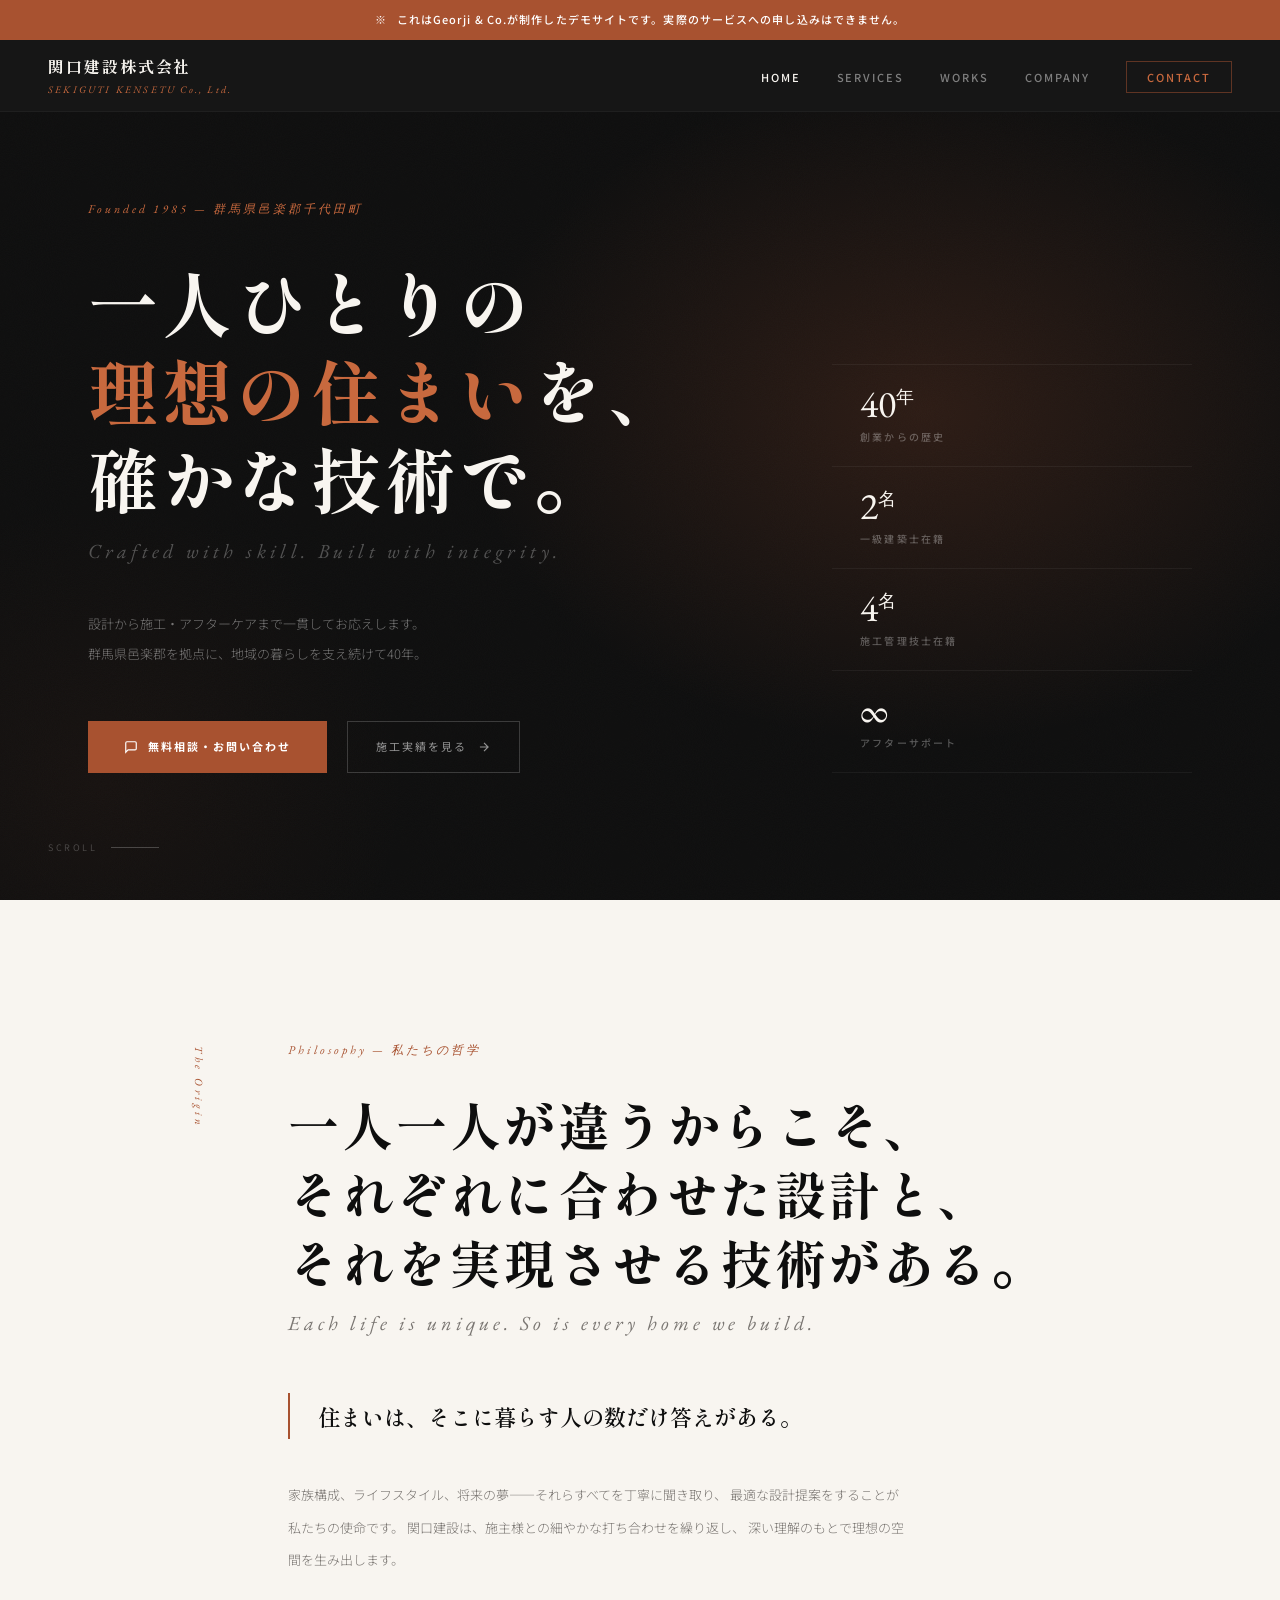
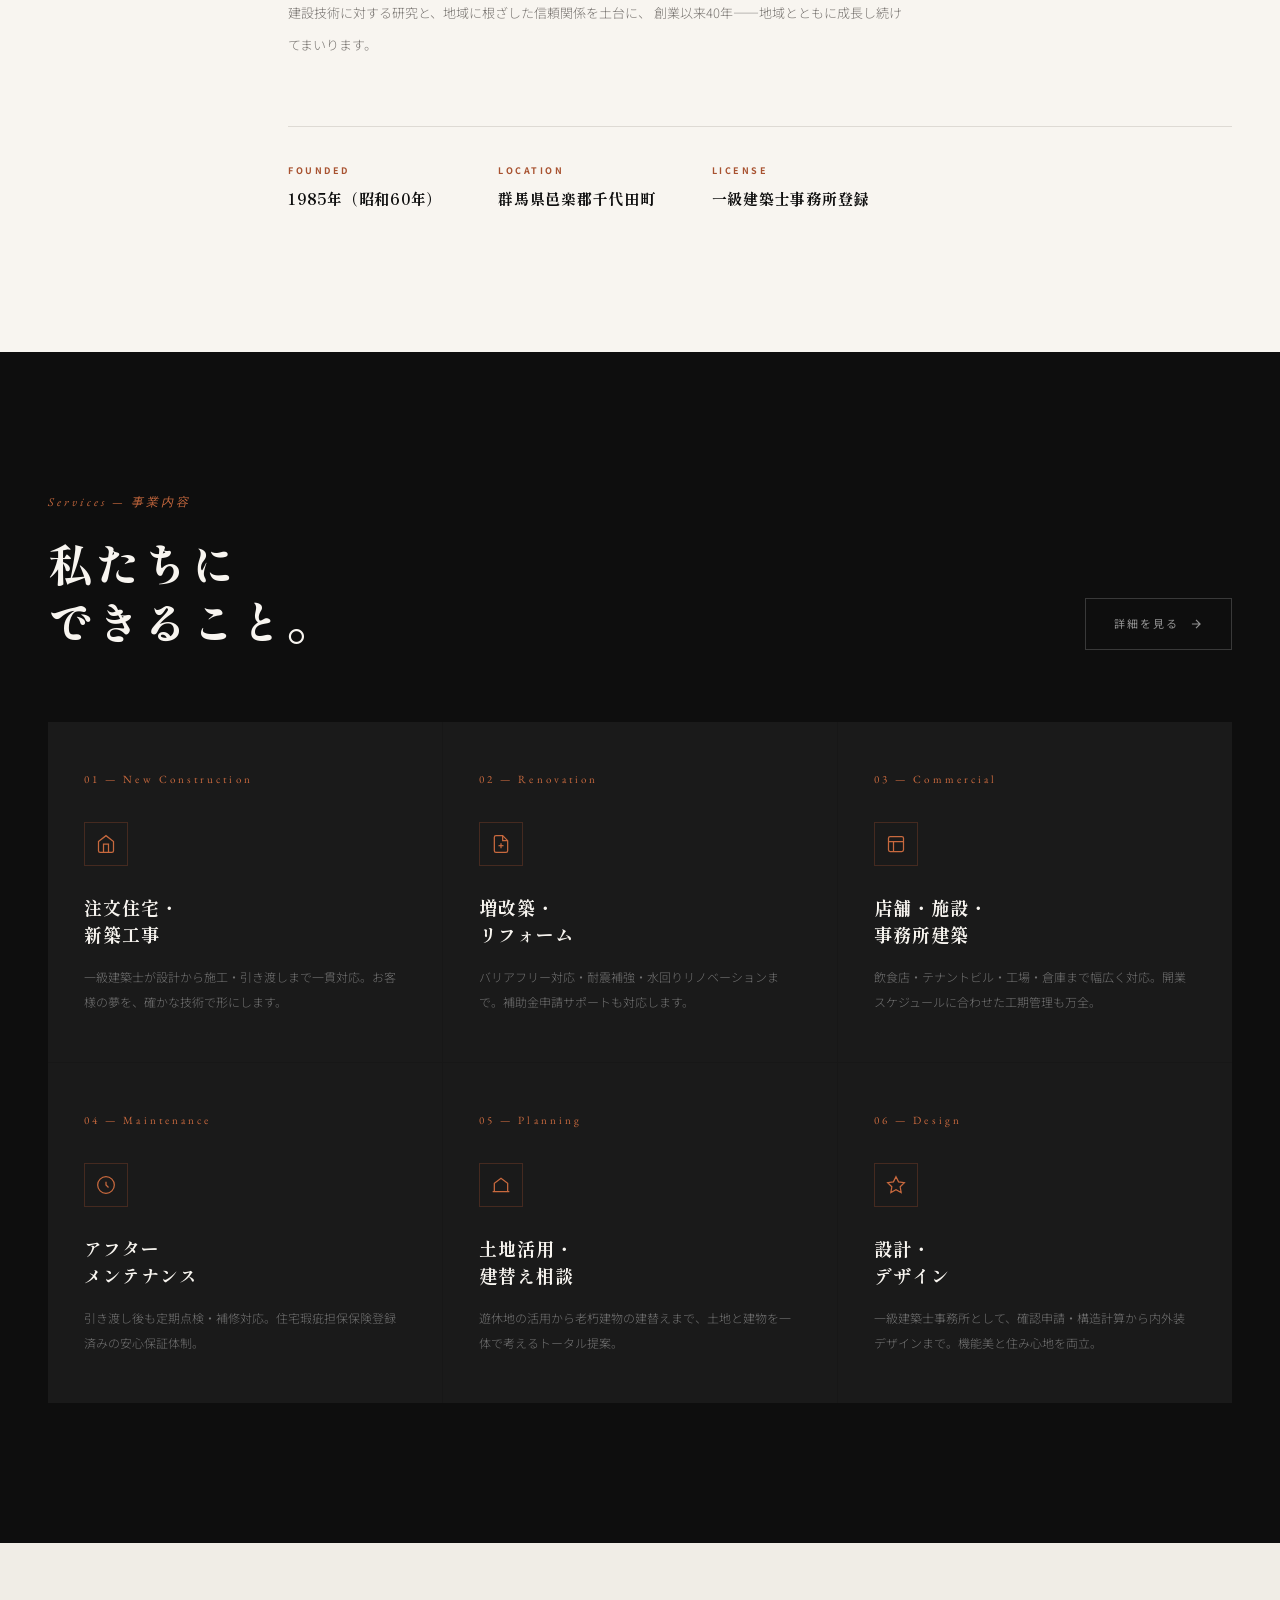
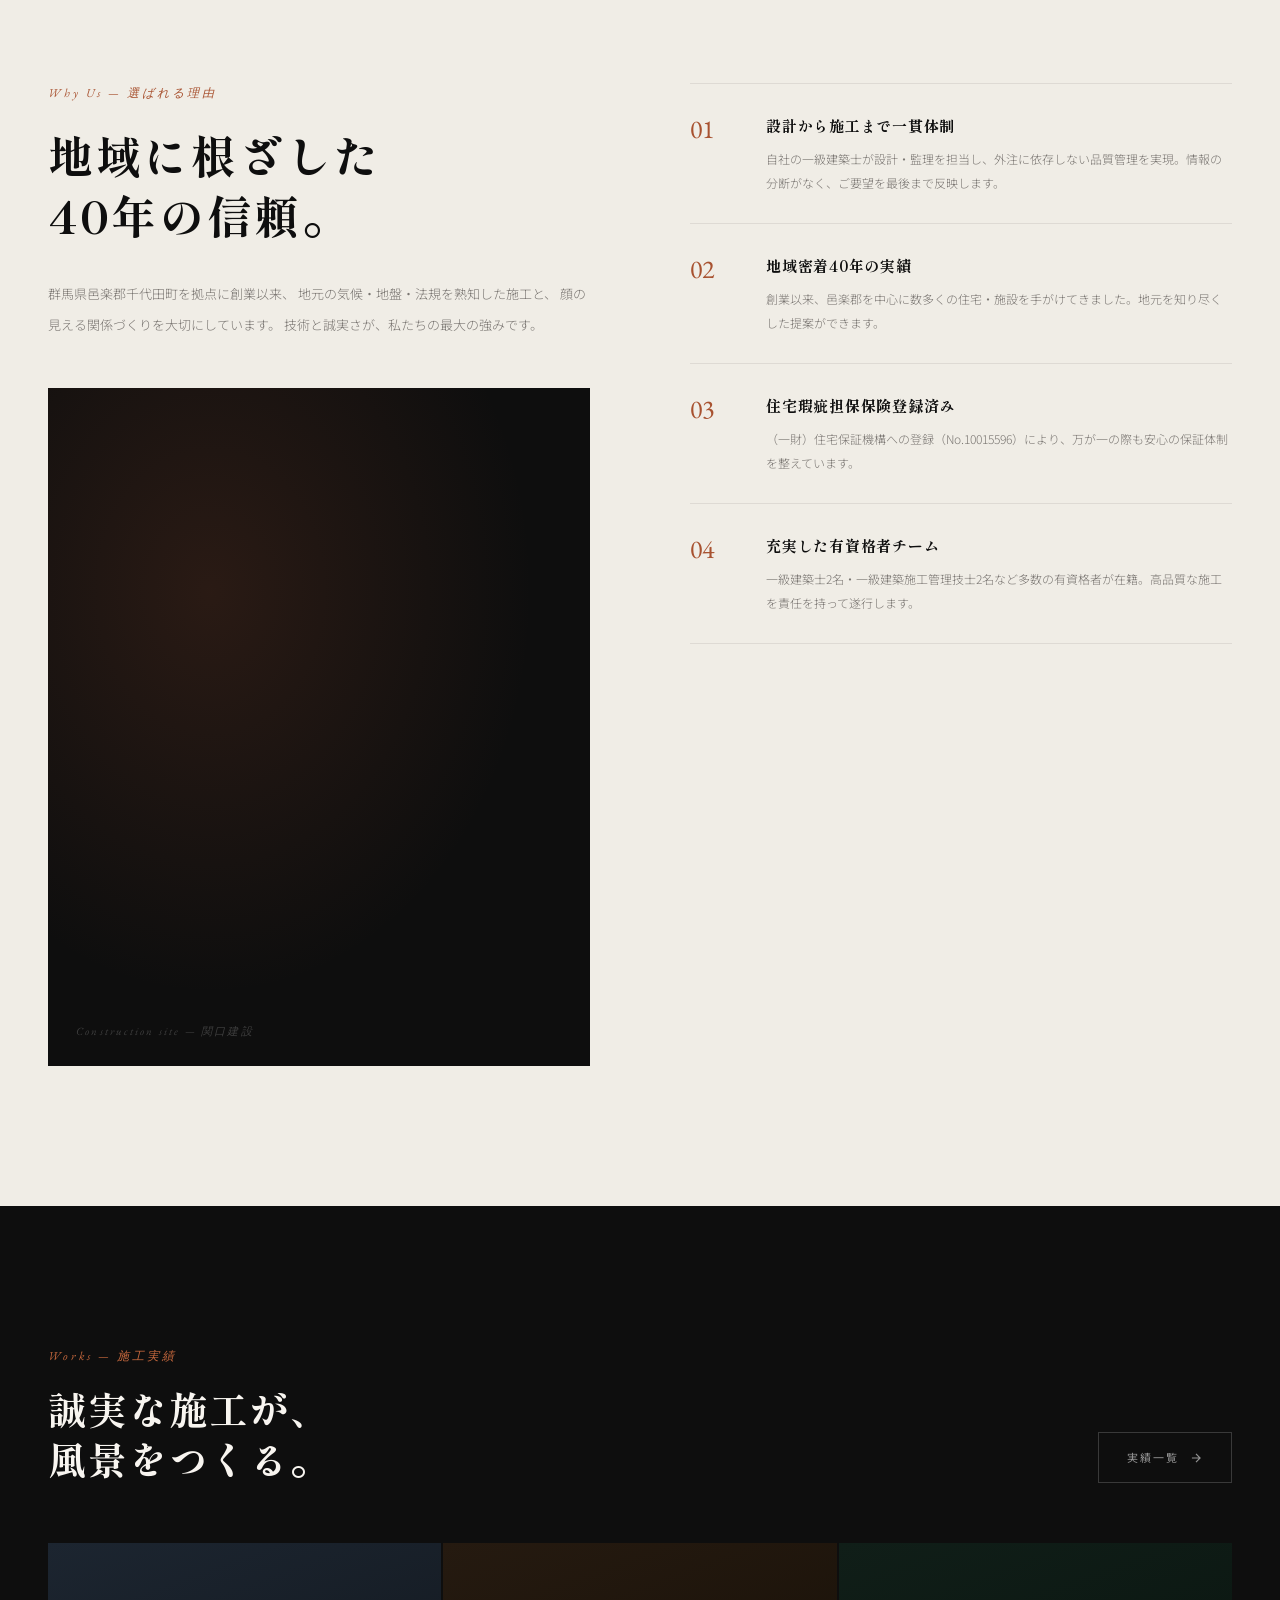
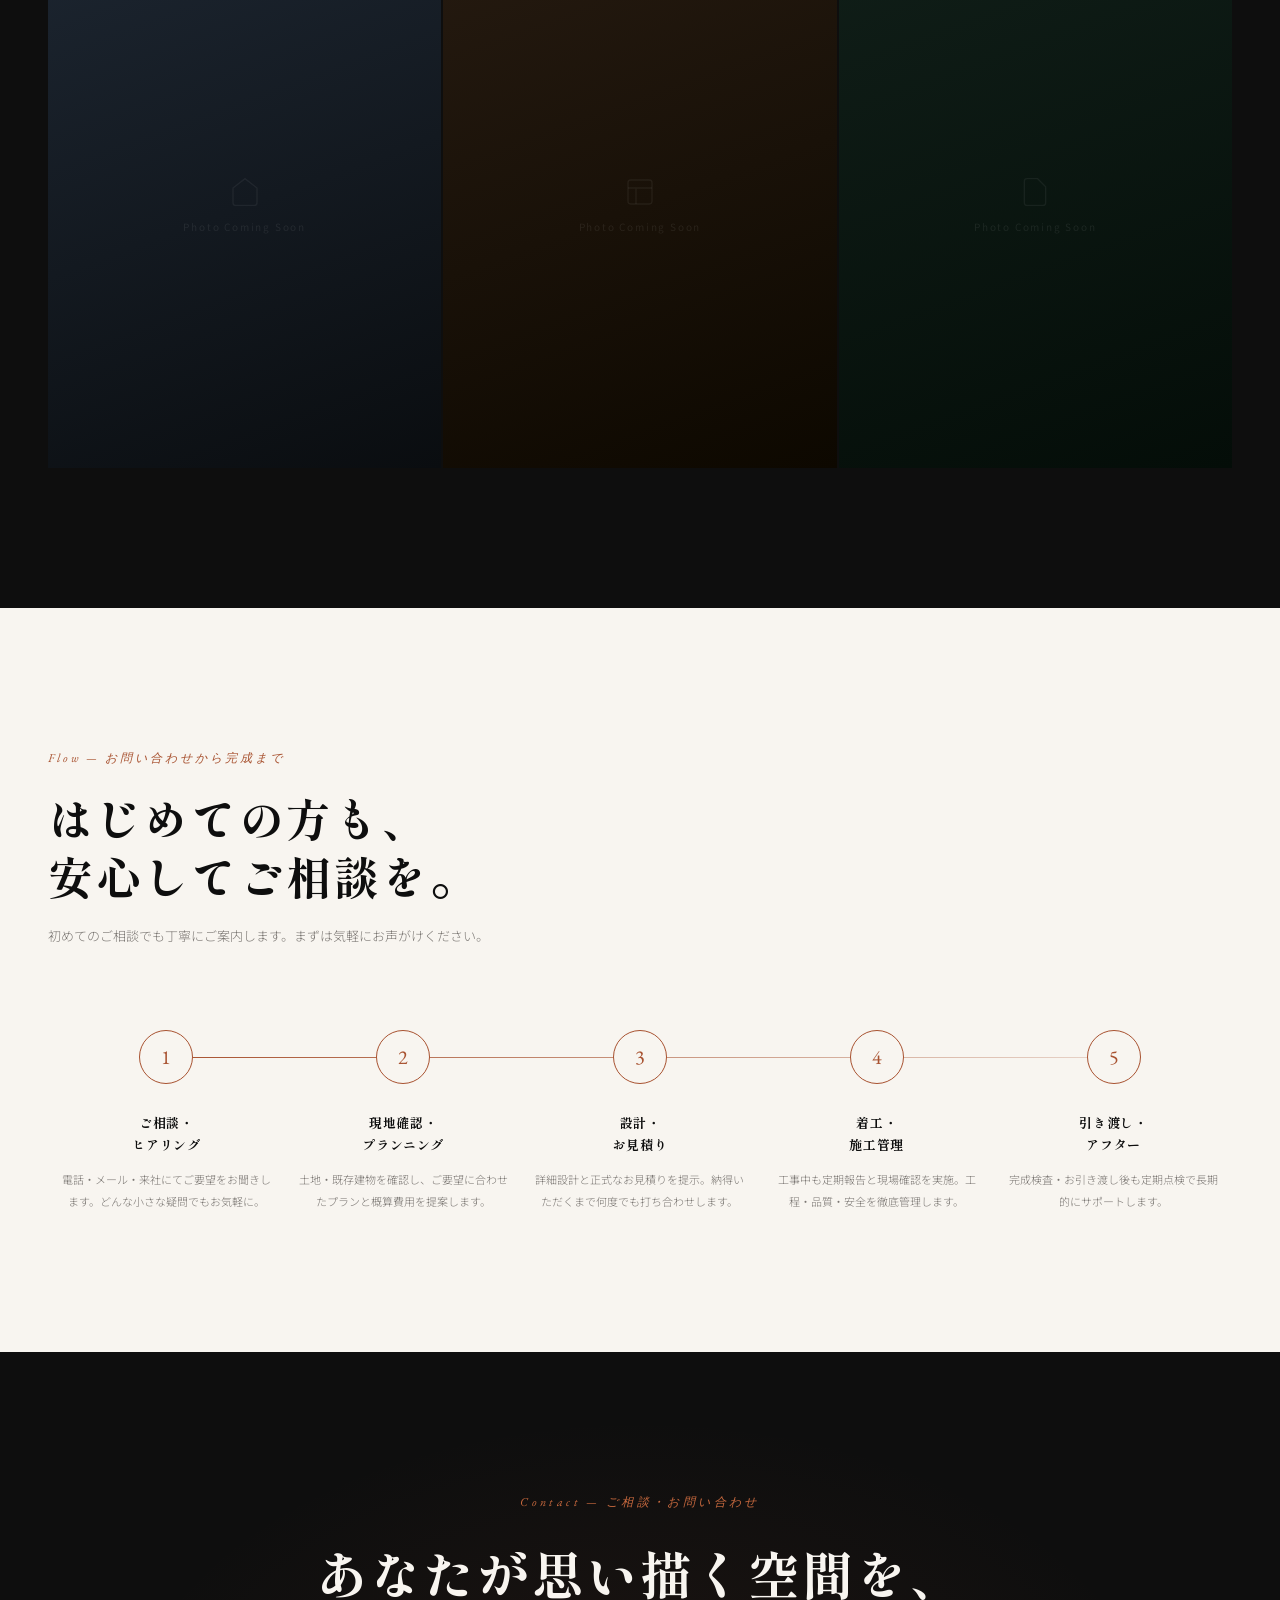
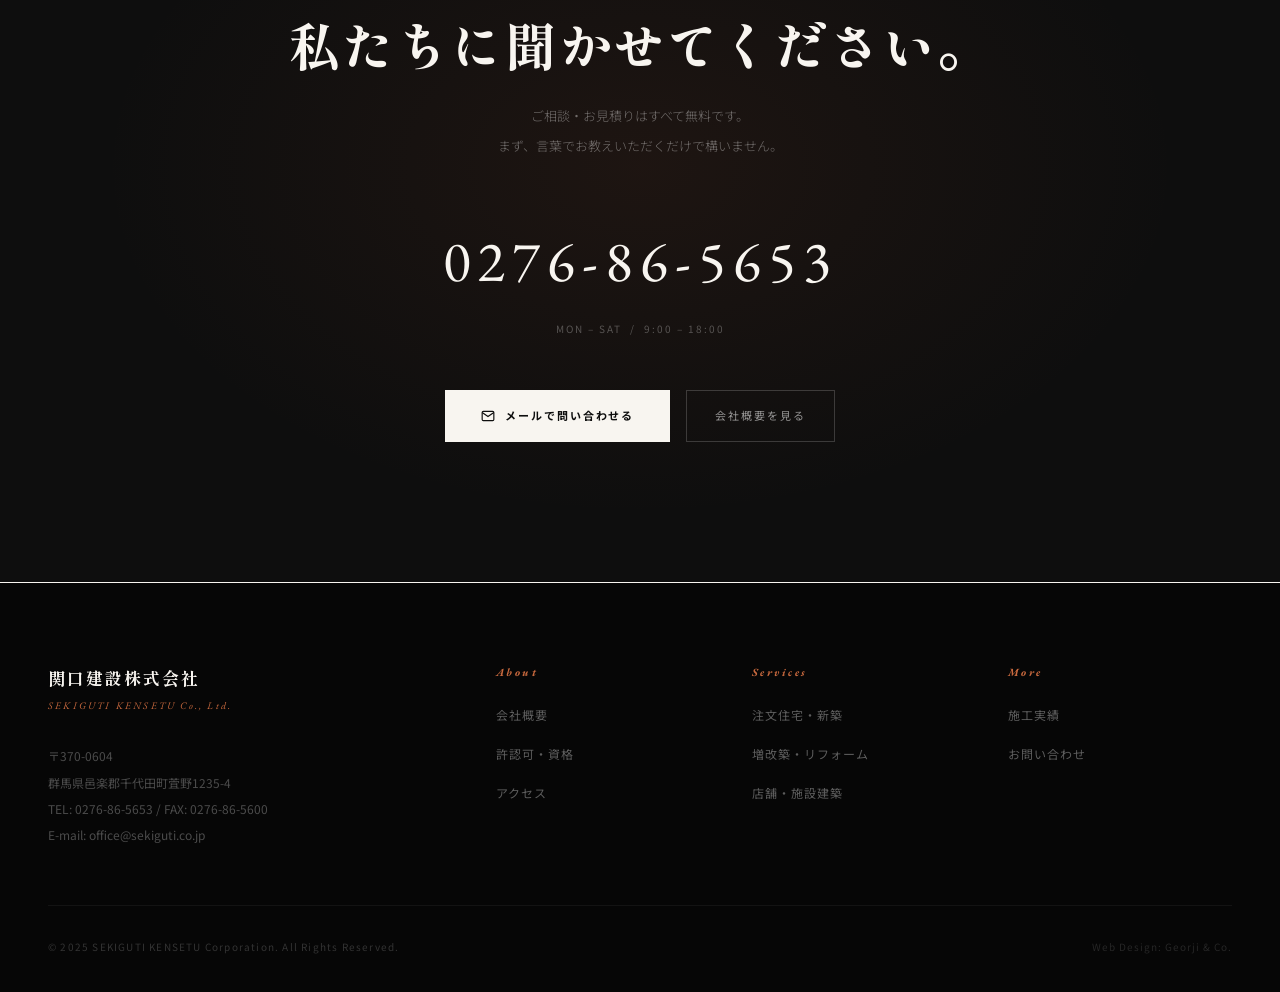
==== index.html @ 11acb96a "Add files via upload" ====
<!DOCTYPE html>
<html lang="ja">
<head>
<meta charset="UTF-8">
<meta name="viewport" content="width=device-width, initial-scale=1.0">
<meta name="description" content="関口建設株式会社は群馬県邑楽郡千代田町を拠点に、注文住宅・リフォーム・建築工事を手がける地域密着の建設会社です。1985年創業、一級建築士による設計から施工まで一貫対応。">
<meta property="og:title" content="関口建設株式会社 | 群馬県千代田町の建設会社">
<meta property="og:type" content="website">
<title>関口建設株式会社 | 群馬県千代田町の建設・注文住宅</title>
<link rel="canonical" href="https://sekiguti.co.jp/">
<link rel="stylesheet" href="style.css">
</head>
<body>

<!-- Demo Banner -->
<div class="demo-banner">
  <span>※</span> これはGeorji &amp; Co.が制作したデモサイトです。実際のサービスへの申し込みはできません。
</div>

<!-- Header -->
<header class="site-header">
  <a href="index.html" class="site-logo">
    <span class="logo-ja">関口建設株式会社</span>
    <span class="logo-en">SEKIGUTI KENSETU Co., Ltd.</span>
  </a>
  <nav aria-label="メインナビゲーション">
    <ul class="site-nav">
      <li><a href="index.html">Home</a></li>
      <li><a href="service.html">Services</a></li>
      <li><a href="works.html">Works</a></li>
      <li><a href="company.html">Company</a></li>
      <li><a href="contact.html" class="header-cta">Contact</a></li>
    </ul>
  </nav>
  <button class="hamburger" aria-label="メニューを開く" aria-expanded="false">
    <span></span><span></span><span></span>
  </button>
</header>

<!-- SP Nav -->
<nav class="sp-nav" aria-label="スマートフォンナビゲーション">
  <ul>
    <li><a href="index.html">ホーム</a></li>
    <li><a href="service.html">事業内容</a></li>
    <li><a href="works.html">施工実績</a></li>
    <li><a href="company.html">会社概要</a></li>
    <li><a href="contact.html">お問い合わせ</a></li>
  </ul>
</nav>

<main class="page-body">

  <!-- ═══ HERO ═══ -->
  <section class="hero">
    <div class="hero-bg"></div>
    <div class="hero-inner">
      <div class="hero-left">
        <span class="hero-year">Founded 1985 — 群馬県邑楽郡千代田町</span>
        <h1 class="hero-catch">
          一人ひとりの<br>
          <em>理想の住まい</em>を、<br>
          確かな技術で。
        </h1>
        <span class="hero-catch-sub">Crafted with skill. Built with integrity.</span>
        <p class="hero-desc">
          設計から施工・アフターケアまで一貫してお応えします。<br>
          群馬県邑楽郡を拠点に、地域の暮らしを支え続けて40年。
        </p>
        <div class="hero-actions">
          <a href="contact.html" class="btn-primary">
            <svg width="14" height="14" viewBox="0 0 24 24" stroke="currentColor" fill="none" stroke-width="2"><path d="M21 15a2 2 0 01-2 2H7l-4 4V5a2 2 0 012-2h14a2 2 0 012 2z"/></svg>
            無料相談・お問い合わせ
          </a>
          <a href="works.html" class="btn-ghost">
            施工実績を見る
            <svg width="14" height="14" viewBox="0 0 24 24" stroke="currentColor" fill="none" stroke-width="2"><path d="M5 12h14M12 5l7 7-7 7"/></svg>
          </a>
        </div>
      </div>
      <div class="hero-aside">
        <div class="hero-stat">
          <div class="hero-stat-num">40<sup>年</sup></div>
          <div class="hero-stat-label">創業からの歴史</div>
        </div>
        <div class="hero-stat">
          <div class="hero-stat-num">2<sup>名</sup></div>
          <div class="hero-stat-label">一級建築士在籍</div>
        </div>
        <div class="hero-stat">
          <div class="hero-stat-num">4<sup>名</sup></div>
          <div class="hero-stat-label">施工管理技士在籍</div>
        </div>
        <div class="hero-stat">
          <div class="hero-stat-num">∞</div>
          <div class="hero-stat-label">アフターサポート</div>
        </div>
      </div>
    </div>
    <div class="hero-scroll">Scroll</div>
  </section>

  <!-- ═══ ORIGIN / PHILOSOPHY ═══ -->
  <section class="origin">
    <div class="origin-inner">
      <div class="origin-label">The Origin</div>
      <div class="origin-body">
        <span class="origin-eyebrow">Philosophy — 私たちの哲学</span>
        <h2 class="origin-title">
          一人一人が違うからこそ、<br>
          それぞれに合わせた設計と、<br>
          それを実現させる技術がある。
        </h2>
        <span class="origin-title-en">Each life is unique. So is every home we build.</span>
        <blockquote class="origin-quote fade-in">
          住まいは、そこに暮らす人の数だけ答えがある。
        </blockquote>
        <div class="origin-text fade-in">
          <p>
            家族構成、ライフスタイル、将来の夢——それらすべてを丁寧に聞き取り、
            最適な設計提案をすることが私たちの使命です。
            関口建設は、施主様との細やかな打ち合わせを繰り返し、
            深い理解のもとで理想の空間を生み出します。
          </p>
          <p>
            建設技術に対する研究と、地域に根ざした信頼関係を土台に、
            創業以来40年——地域とともに成長し続けてまいります。
          </p>
        </div>
        <div class="origin-footer fade-in">
          <div class="origin-pill">
            <div class="origin-pill-label">Founded</div>
            <div class="origin-pill-val">1985年（昭和60年）</div>
          </div>
          <div class="origin-pill">
            <div class="origin-pill-label">Location</div>
            <div class="origin-pill-val">群馬県邑楽郡千代田町</div>
          </div>
          <div class="origin-pill">
            <div class="origin-pill-label">License</div>
            <div class="origin-pill-val">一級建築士事務所登録</div>
          </div>
        </div>
      </div>
    </div>
  </section>

  <!-- ═══ SERVICES ═══ -->
  <section class="services" id="services">
    <div class="services-inner">
      <div class="services-header">
        <div>
          <span class="services-eyebrow">Services — 事業内容</span>
          <h2 class="services-title">
            私たちに<br>できること。
          </h2>
        </div>
        <a href="service.html" class="btn-ghost" style="white-space:nowrap; align-self:flex-end;">
          詳細を見る
          <svg width="14" height="14" viewBox="0 0 24 24" stroke="currentColor" fill="none" stroke-width="2"><path d="M5 12h14M12 5l7 7-7 7"/></svg>
        </a>
      </div>
      <div class="services-grid">
        <div class="service-card fade-in">
          <span class="service-index">01 — New Construction</span>
          <div class="service-icon-wrap">
            <svg viewBox="0 0 24 24"><path d="M3 9l9-7 9 7v11a2 2 0 01-2 2H5a2 2 0 01-2-2z"/><polyline points="9 22 9 12 15 12 15 22"/></svg>
          </div>
          <h3 class="service-name">注文住宅・<br>新築工事</h3>
          <p class="service-desc">一級建築士が設計から施工・引き渡しまで一貫対応。お客様の夢を、確かな技術で形にします。</p>
        </div>
        <div class="service-card fade-in">
          <span class="service-index">02 — Renovation</span>
          <div class="service-icon-wrap">
            <svg viewBox="0 0 24 24"><path d="M14 2H6a2 2 0 00-2 2v16a2 2 0 002 2h12a2 2 0 002-2V8z"/><polyline points="14 2 14 8 20 8"/><line x1="12" y1="11" x2="12" y2="17"/><line x1="9" y1="14" x2="15" y2="14"/></svg>
          </div>
          <h3 class="service-name">増改築・<br>リフォーム</h3>
          <p class="service-desc">バリアフリー対応・耐震補強・水回りリノベーションまで。補助金申請サポートも対応します。</p>
        </div>
        <div class="service-card fade-in">
          <span class="service-index">03 — Commercial</span>
          <div class="service-icon-wrap">
            <svg viewBox="0 0 24 24"><rect x="3" y="3" width="18" height="18" rx="2"/><path d="M3 9h18M9 21V9"/></svg>
          </div>
          <h3 class="service-name">店舗・施設・<br>事務所建築</h3>
          <p class="service-desc">飲食店・テナントビル・工場・倉庫まで幅広く対応。開業スケジュールに合わせた工期管理も万全。</p>
        </div>
        <div class="service-card fade-in">
          <span class="service-index">04 — Maintenance</span>
          <div class="service-icon-wrap">
            <svg viewBox="0 0 24 24"><circle cx="12" cy="12" r="10"/><path d="M12 8v4l3 3"/></svg>
          </div>
          <h3 class="service-name">アフター<br>メンテナンス</h3>
          <p class="service-desc">引き渡し後も定期点検・補修対応。住宅瑕疵担保保険登録済みの安心保証体制。</p>
        </div>
        <div class="service-card fade-in">
          <span class="service-index">05 — Planning</span>
          <div class="service-icon-wrap">
            <svg viewBox="0 0 24 24"><path d="M2 20h20M4 20V10l8-6 8 6v10"/></svg>
          </div>
          <h3 class="service-name">土地活用・<br>建替え相談</h3>
          <p class="service-desc">遊休地の活用から老朽建物の建替えまで、土地と建物を一体で考えるトータル提案。</p>
        </div>
        <div class="service-card fade-in">
          <span class="service-index">06 — Design</span>
          <div class="service-icon-wrap">
            <svg viewBox="0 0 24 24"><polygon points="12 2 15.09 8.26 22 9.27 17 14.14 18.18 21.02 12 17.77 5.82 21.02 7 14.14 2 9.27 8.91 8.26 12 2"/></svg>
          </div>
          <h3 class="service-name">設計・<br>デザイン</h3>
          <p class="service-desc">一級建築士事務所として、確認申請・構造計算から内外装デザインまで。機能美と住み心地を両立。</p>
        </div>
      </div>
    </div>
  </section>

  <!-- ═══ WHY ═══ -->
  <section class="why">
    <div class="why-inner">
      <div class="why-left">
        <span class="why-eyebrow">Why Us — 選ばれる理由</span>
        <h2 class="why-title">
          地域に根ざした<br>
          40年の信頼。
        </h2>
        <p class="why-lead">
          群馬県邑楽郡千代田町を拠点に創業以来、
          地元の気候・地盤・法規を熟知した施工と、
          顔の見える関係づくりを大切にしています。
          技術と誠実さが、私たちの最大の強みです。
        </p>
        <div class="why-visual fade-in">
          <div class="why-visual-label">Construction site — 関口建設</div>
        </div>
      </div>
      <div class="why-right">
        <div class="why-points">
          <div class="why-point fade-in">
            <div class="why-point-num">01</div>
            <div class="why-point-body">
              <h3>設計から施工まで一貫体制</h3>
              <p>自社の一級建築士が設計・監理を担当し、外注に依存しない品質管理を実現。情報の分断がなく、ご要望を最後まで反映します。</p>
            </div>
          </div>
          <div class="why-point fade-in">
            <div class="why-point-num">02</div>
            <div class="why-point-body">
              <h3>地域密着40年の実績</h3>
              <p>創業以来、邑楽郡を中心に数多くの住宅・施設を手がけてきました。地元を知り尽くした提案ができます。</p>
            </div>
          </div>
          <div class="why-point fade-in">
            <div class="why-point-num">03</div>
            <div class="why-point-body">
              <h3>住宅瑕疵担保保険登録済み</h3>
              <p>（一財）住宅保証機構への登録（No.10015596）により、万が一の際も安心の保証体制を整えています。</p>
            </div>
          </div>
          <div class="why-point fade-in">
            <div class="why-point-num">04</div>
            <div class="why-point-body">
              <h3>充実した有資格者チーム</h3>
              <p>一級建築士2名・一級建築施工管理技士2名など多数の有資格者が在籍。高品質な施工を責任を持って遂行します。</p>
            </div>
          </div>
        </div>
      </div>
    </div>
  </section>

  <!-- ═══ WORKS ═══ -->
  <section class="works" id="works">
    <div class="works-inner">
      <div class="works-header">
        <div>
          <span class="works-eyebrow">Works — 施工実績</span>
          <h2 class="works-title">
            誠実な施工が、<br>
            風景をつくる。
          </h2>
        </div>
        <a href="works.html" class="btn-ghost" style="white-space:nowrap; align-self:flex-end;">
          実績一覧
          <svg width="14" height="14" viewBox="0 0 24 24" stroke="currentColor" fill="none" stroke-width="2"><path d="M5 12h14M12 5l7 7-7 7"/></svg>
        </a>
      </div>
      <div class="works-grid">
        <div class="work-card fade-in">
          <div class="work-thumb" style="background:linear-gradient(160deg,#1c2530 0%,#0a0d10 100%)">
            <div class="work-thumb-ph">
              <svg viewBox="0 0 24 24"><path d="M3 9l9-7 9 7v11a2 2 0 01-2 2H5a2 2 0 01-2-2z"/></svg>
              Photo Coming Soon
            </div>
          </div>
          <div class="work-info">
            <div class="work-cat">注文住宅</div>
            <div class="work-title-text">二世帯住宅 新築工事</div>
            <div class="work-place">群馬県邑楽郡千代田町</div>
          </div>
        </div>
        <div class="work-card fade-in">
          <div class="work-thumb" style="background:linear-gradient(160deg,#251a10 0%,#0d0800 100%)">
            <div class="work-thumb-ph">
              <svg viewBox="0 0 24 24"><rect x="3" y="3" width="18" height="18" rx="2"/><path d="M3 9h18M9 21V9"/></svg>
              Photo Coming Soon
            </div>
          </div>
          <div class="work-info">
            <div class="work-cat">店舗建築</div>
            <div class="work-title-text">飲食店舗 新築工事</div>
            <div class="work-place">群馬県館林市</div>
          </div>
        </div>
        <div class="work-card fade-in">
          <div class="work-thumb" style="background:linear-gradient(160deg,#101e18 0%,#040d08 100%)">
            <div class="work-thumb-ph">
              <svg viewBox="0 0 24 24"><path d="M14 2H6a2 2 0 00-2 2v16a2 2 0 002 2h12a2 2 0 002-2V8z"/></svg>
              Photo Coming Soon
            </div>
          </div>
          <div class="work-info">
            <div class="work-cat">リフォーム</div>
            <div class="work-title-text">水回り全面リノベーション</div>
            <div class="work-place">群馬県邑楽郡大泉町</div>
          </div>
        </div>
      </div>
    </div>
  </section>

  <!-- ═══ PROCESS ═══ -->
  <section class="process">
    <div class="process-inner">
      <div class="process-header">
        <span class="process-eyebrow">Flow — お問い合わせから完成まで</span>
        <h2 class="process-title">
          はじめての方も、<br>安心してご相談を。
        </h2>
        <p class="process-lead">初めてのご相談でも丁寧にご案内します。まずは気軽にお声がけください。</p>
      </div>
      <div class="process-steps">
        <div class="step-item fade-in">
          <div class="step-badge"><span>1</span></div>
          <div class="step-content">
            <div class="step-name">ご相談・<br>ヒアリング</div>
            <p class="step-desc">電話・メール・来社にてご要望をお聞きします。どんな小さな疑問でもお気軽に。</p>
          </div>
        </div>
        <div class="step-item fade-in">
          <div class="step-badge"><span>2</span></div>
          <div class="step-content">
            <div class="step-name">現地確認・<br>プランニング</div>
            <p class="step-desc">土地・既存建物を確認し、ご要望に合わせたプランと概算費用を提案します。</p>
          </div>
        </div>
        <div class="step-item fade-in">
          <div class="step-badge"><span>3</span></div>
          <div class="step-content">
            <div class="step-name">設計・<br>お見積り</div>
            <p class="step-desc">詳細設計と正式なお見積りを提示。納得いただくまで何度でも打ち合わせします。</p>
          </div>
        </div>
        <div class="step-item fade-in">
          <div class="step-badge"><span>4</span></div>
          <div class="step-content">
            <div class="step-name">着工・<br>施工管理</div>
            <p class="step-desc">工事中も定期報告と現場確認を実施。工程・品質・安全を徹底管理します。</p>
          </div>
        </div>
        <div class="step-item fade-in">
          <div class="step-badge"><span>5</span></div>
          <div class="step-content">
            <div class="step-name">引き渡し・<br>アフター</div>
            <p class="step-desc">完成検査・お引き渡し後も定期点検で長期的にサポートします。</p>
          </div>
        </div>
      </div>
    </div>
  </section>

  <!-- ═══ CTA ═══ -->
  <section class="cta-section">
    <span class="cta-eyebrow">Contact — ご相談・お問い合わせ</span>
    <h2 class="cta-title">
      あなたが思い描く空間を、<br>
      私たちに聞かせてください。
    </h2>
    <p class="cta-lead">
      ご相談・お見積りはすべて無料です。<br>
      まず、言葉でお教えいただくだけで構いません。
    </p>
    <p class="cta-tel"><a href="tel:0276865653">0276-86-5653</a></p>
    <p class="cta-hours">Mon – Sat &nbsp;/&nbsp; 9:00 – 18:00</p>
    <div class="cta-buttons">
      <a href="contact.html" class="btn-white">
        <svg width="14" height="14" viewBox="0 0 24 24" stroke="currentColor" fill="none" stroke-width="2"><path d="M4 4h16c1.1 0 2 .9 2 2v12c0 1.1-.9 2-2 2H4c-1.1 0-2-.9-2-2V6c0-1.1.9-2 2-2z"/><polyline points="22,6 12,13 2,6"/></svg>
        メールで問い合わせる
      </a>
      <a href="company.html" class="btn-ghost">会社概要を見る</a>
    </div>
  </section>

</main>

<!-- Footer -->
<footer class="site-footer">
  <div class="footer-inner">
    <div class="footer-top">
      <div class="footer-brand">
        <div class="logo-ja">関口建設株式会社</div>
        <div class="logo-en">SEKIGUTI KENSETU Co., Ltd.</div>
        <address class="footer-address">
          〒370-0604<br>
          群馬県邑楽郡千代田町萓野1235-4<br>
          TEL: 0276-86-5653 / FAX: 0276-86-5600<br>
          E-mail: office@sekiguti.co.jp
        </address>
      </div>
      <div class="footer-nav-grid">
        <div class="footer-nav-col">
          <h4>About</h4>
          <ul>
            <li><a href="company.html">会社概要</a></li>
            <li><a href="company.html#license">許認可・資格</a></li>
            <li><a href="company.html#access">アクセス</a></li>
          </ul>
        </div>
        <div class="footer-nav-col">
          <h4>Services</h4>
          <ul>
            <li><a href="service.html">注文住宅・新築</a></li>
            <li><a href="service.html">増改築・リフォーム</a></li>
            <li><a href="service.html">店舗・施設建築</a></li>
          </ul>
        </div>
        <div class="footer-nav-col">
          <h4>More</h4>
          <ul>
            <li><a href="works.html">施工実績</a></li>
            <li><a href="contact.html">お問い合わせ</a></li>
          </ul>
        </div>
      </div>
    </div>
    <div class="footer-bottom">
      <p class="footer-copy">© 2025 SEKIGUTI KENSETU Corporation. All Rights Reserved.</p>
      <p class="footer-poweredby">Web Design: Georji &amp; Co.</p>
    </div>
  </div>
</footer>

<!-- Sticky CTA (SP) -->
<div class="sticky-cta">
  <div class="sticky-cta-inner">
    <a href="tel:0276865653" class="sticky-tel">
      <svg viewBox="0 0 24 24" stroke-width="2"><path d="M22 16.92v3a2 2 0 01-2.18 2 19.79 19.79 0 01-8.63-3.07A19.5 19.5 0 013.8 9.09 19.79 19.79 0 01.72.45 2 2 0 012.7 0h3a2 2 0 012 1.72c.127.96.361 1.903.7 2.81a2 2 0 01-.45 2.11L6.91 7.91a16 16 0 006.29 6.29l1.3-1.3a2 2 0 012.11-.45c.907.339 1.85.573 2.81.7A2 2 0 0122 16.92z"/></svg>
      電話する
    </a>
    <a href="contact.html" class="sticky-mail">
      <svg viewBox="0 0 24 24" stroke-width="2"><path d="M4 4h16c1.1 0 2 .9 2 2v12c0 1.1-.9 2-2 2H4c-1.1 0-2-.9-2-2V6c0-1.1.9-2 2-2z"/><polyline points="22,6 12,13 2,6"/></svg>
      メール相談
    </a>
  </div>
</div>

<script src="common.js"></script>
</body>
</html>
---- style.css ----
/* ============================================
   関口建設 株式会社 — style.css
   Design concept: "職人の静寂"
   Editorial × Luxury Construction
   Color: 墨(#0e0e0e) × 白練(#f5f2ec) × 鉄錆(#a85230)
   Font: Shippori Mincho + EB Garamond + Noto Sans JP
============================================ */

@import url('https://fonts.googleapis.com/css2?family=Shippori+Mincho:wght@400;500;600;700;800&family=Noto+Sans+JP:wght@300;400;500;700&family=EB+Garamond:ital,wght@0,400;0,500;1,400;1,500&display=swap');

/* ── Reset & Base ─────────────────────────── */
*, *::before, *::after {
  box-sizing: border-box;
  word-break: keep-all;
  overflow-wrap: break-word;
  margin: 0;
  padding: 0;
}
p, li, dd, dt, th, td, blockquote { word-break: normal; }

:root {
  --ink:       #0e0e0e;
  --ink-mid:   #1a1a1a;
  --cream:     #f0ede6;
  --cream-lt:  #f8f5f0;
  --rust:      #a85230;
  --rust-lt:   #c8693e;
  --gray:      #7a7672;
  --gray-lt:   #dedad4;
  --white:     #ffffff;

  --ff-min:    'Shippori Mincho', serif;
  --ff-gara:   'EB Garamond', serif;
  --ff-sans:   'Noto Sans JP', sans-serif;

  --header-h:  72px;
  --demo-h:    40px;
  --offset:    calc(var(--demo-h) + var(--header-h));
  --ease-out:  cubic-bezier(0.22, 1, 0.36, 1);
}

html, body { overflow-x: hidden; scroll-behavior: smooth; }
body {
  font-family: var(--ff-sans);
  font-size: 15px;
  line-height: 1.8;
  color: var(--ink);
  background: var(--cream-lt);
}
img { max-width: 100%; display: block; }
a   { color: inherit; text-decoration: none; }

/* ── Demo Banner ─────────────────────────── */
.demo-banner {
  position: fixed;
  top: 0; left: 0; right: 0;
  height: var(--demo-h);
  background: var(--rust);
  color: #fff;
  font-family: var(--ff-sans);
  font-size: 11px;
  font-weight: 500;
  letter-spacing: 0.1em;
  display: flex;
  align-items: center;
  justify-content: center;
  gap: 10px;
  z-index: 9999;
}

/* ── Header ──────────────────────────────── */
.site-header {
  position: fixed;
  top: var(--demo-h);
  left: 0; right: 0;
  height: var(--header-h);
  background: rgba(10,10,10,0.95);
  backdrop-filter: blur(16px);
  display: flex;
  align-items: center;
  justify-content: space-between;
  padding: 0 48px;
  z-index: 100;
  border-bottom: 1px solid rgba(255,255,255,0.04);
}
.site-logo {
  display: flex;
  flex-direction: column;
  flex-shrink: 1;
  min-width: 0;
  overflow: hidden;
}
.site-logo .logo-ja {
  font-family: var(--ff-min);
  font-size: 16px;
  font-weight: 700;
  color: var(--cream-lt);
  letter-spacing: 0.12em;
  white-space: nowrap;
}
.site-logo .logo-en {
  font-family: var(--ff-gara);
  font-style: italic;
  font-size: 10px;
  letter-spacing: 0.22em;
  color: var(--rust-lt);
  white-space: nowrap;
}
.site-nav {
  display: flex;
  align-items: center;
  gap: 36px;
  list-style: none;
}
.site-nav a {
  font-size: 11px;
  font-weight: 500;
  letter-spacing: 0.18em;
  text-transform: uppercase;
  color: rgba(255,255,255,0.45);
  transition: color 0.3s;
  white-space: nowrap;
}
.site-nav a:hover, .site-nav a.active { color: var(--cream-lt); }
.header-cta {
  border: 1px solid rgba(168,82,48,0.5) !important;
  color: var(--rust-lt) !important;
  padding: 7px 20px;
  transition: all 0.3s !important;
}
.header-cta:hover {
  background: var(--rust) !important;
  color: #fff !important;
  border-color: var(--rust) !important;
}

.hamburger {
  display: none;
  flex-direction: column;
  gap: 5px;
  cursor: pointer;
  background: none;
  border: none;
  padding: 4px;
}
.hamburger span {
  display: block;
  width: 22px;
  height: 1px;
  background: rgba(255,255,255,0.6);
  transition: all 0.3s;
}

.sp-nav {
  display: none;
  position: fixed;
  top: var(--offset);
  left: 0; right: 0;
  background: var(--ink);
  padding: 20px 0 28px;
  z-index: 99;
  opacity: 0;
  pointer-events: none;
  transition: opacity 0.3s;
}
.sp-nav.open { opacity: 1; pointer-events: auto; }
.sp-nav ul { list-style: none; }
.sp-nav ul li a {
  display: block;
  padding: 14px 28px;
  font-size: 13px;
  font-weight: 400;
  letter-spacing: 0.14em;
  color: rgba(255,255,255,0.6);
  border-bottom: 1px solid rgba(255,255,255,0.04);
}
.sp-nav ul li:last-child a {
  background: var(--rust);
  color: #fff;
  text-align: center;
  margin: 16px 24px 0;
  border-bottom: none;
}

/* ── Page Offset ──────────────────────────── */
.page-body { padding-top: var(--offset); }
section { overflow: hidden; }

/* ═══════════════════════════════════════════
   HERO
═══════════════════════════════════════════ */
.hero {
  position: relative;
  min-height: calc(100svh - var(--offset));
  display: grid;
  place-items: center;
  background: var(--ink);
  overflow: hidden;
  contain: paint;
}
.hero-bg {
  position: absolute;
  inset: 0;
  background:
    radial-gradient(ellipse 55% 65% at 72% 38%,
      rgba(168,82,48,0.2) 0%, transparent 65%),
    radial-gradient(ellipse 40% 60% at 8% 85%,
      rgba(168,82,48,0.06) 0%, transparent 60%),
    #0e0e0e;
}
.hero-bg::after {
  content: '';
  position: absolute;
  inset: 0;
  opacity: 0.025;
  background-image: url("data:image/svg+xml,%3Csvg viewBox='0 0 256 256' xmlns='http://www.w3.org/2000/svg'%3E%3Cfilter id='n'%3E%3CfeTurbulence type='fractalNoise' baseFrequency='0.85' numOctaves='4' stitchTiles='stitch'/%3E%3C/filter%3E%3Crect width='100%25' height='100%25' filter='url(%23n)'/%3E%3C/svg%3E");
  background-size: 220px 220px;
  pointer-events: none;
}

.hero-inner {
  position: relative;
  z-index: 1;
  width: 100%;
  max-width: 1200px;
  padding: 80px 48px 120px;
  display: grid;
  grid-template-columns: 1fr 360px;
  gap: 80px;
  align-items: end;
}

.hero-year {
  font-family: var(--ff-gara);
  font-style: italic;
  font-size: 12px;
  letter-spacing: 0.25em;
  color: var(--rust-lt);
  margin-bottom: 36px;
  display: block;
}
.hero-catch {
  font-family: var(--ff-min);
  font-size: clamp(40px, 5.5vw, 72px);
  font-weight: 800;
  line-height: 1.25;
  color: var(--cream-lt);
  letter-spacing: 0.06em;
  margin-bottom: 12px;
}
.hero-catch em {
  font-style: normal;
  color: var(--rust-lt);
}
.hero-catch-sub {
  font-family: var(--ff-gara);
  font-style: italic;
  font-size: clamp(14px, 1.8vw, 20px);
  font-weight: 400;
  letter-spacing: 0.22em;
  color: rgba(255,255,255,0.28);
  margin-bottom: 40px;
  display: block;
}
.hero-desc {
  font-size: 13px;
  line-height: 2.3;
  color: rgba(255,255,255,0.42);
  max-width: 460px;
  margin-bottom: 52px;
  font-weight: 300;
}
.hero-actions { display: flex; gap: 20px; flex-wrap: wrap; }

.btn-primary {
  display: inline-flex;
  align-items: center;
  gap: 10px;
  background: var(--rust);
  color: #fff;
  padding: 15px 36px;
  font-size: 11px;
  font-weight: 700;
  letter-spacing: 0.18em;
  text-transform: uppercase;
  transition: background 0.3s, transform 0.3s var(--ease-out);
  overflow: visible;
}
.btn-primary:hover { background: var(--rust-lt); transform: translateY(-2px); }

.btn-ghost {
  display: inline-flex;
  align-items: center;
  gap: 10px;
  border: 1px solid rgba(255,255,255,0.18);
  color: rgba(255,255,255,0.55);
  padding: 15px 28px;
  font-size: 11px;
  font-weight: 400;
  letter-spacing: 0.18em;
  text-transform: uppercase;
  transition: all 0.3s;
}
.btn-ghost:hover { border-color: rgba(255,255,255,0.6); color: #fff; }

/* Hero aside — stat panel */
.hero-aside { display: flex; flex-direction: column; align-self: stretch; justify-content: flex-end; }
.hero-stat {
  padding: 20px 28px;
  border-top: 1px solid rgba(255,255,255,0.05);
}
.hero-stat:last-child { border-bottom: 1px solid rgba(255,255,255,0.05); }
.hero-stat-num {
  font-family: var(--ff-gara);
  font-size: 38px;
  font-weight: 400;
  color: var(--cream-lt);
  line-height: 1;
  margin-bottom: 5px;
}
.hero-stat-num sup { font-size: 0.48em; }
.hero-stat-label {
  font-size: 10px;
  font-weight: 500;
  letter-spacing: 0.22em;
  color: rgba(255,255,255,0.3);
  text-transform: uppercase;
}

.hero-scroll {
  position: absolute;
  bottom: 44px;
  left: 48px;
  display: flex;
  align-items: center;
  gap: 14px;
  color: rgba(255,255,255,0.22);
  font-size: 9px;
  letter-spacing: 0.28em;
  text-transform: uppercase;
  z-index: 1;
}
.hero-scroll::after {
  content: '';
  display: block;
  width: 48px;
  height: 1px;
  background: currentColor;
  animation: scrollBar 2.2s ease-in-out infinite;
}
@keyframes scrollBar {
  0%, 100% { width: 24px; opacity: 0.3; }
  50%       { width: 48px; opacity: 0.9; }
}

/* ═══════════════════════════════════════════
   ORIGIN / PHILOSOPHY
═══════════════════════════════════════════ */
.origin {
  background: var(--cream-lt);
  padding: 140px 48px;
  overflow: hidden;
  contain: paint;
}
.origin-inner {
  max-width: 1200px;
  margin: 0 auto;
  display: grid;
  grid-template-columns: 160px 1fr;
  gap: 80px;
  align-items: start;
}
.origin-label {
  writing-mode: vertical-rl;
  text-orientation: mixed;
  font-family: var(--ff-gara);
  font-style: italic;
  font-size: 11px;
  letter-spacing: 0.32em;
  color: var(--rust);
  padding-top: 6px;
  white-space: nowrap;
}
.origin-eyebrow {
  font-family: var(--ff-gara);
  font-style: italic;
  font-size: 12px;
  letter-spacing: 0.25em;
  color: var(--rust);
  margin-bottom: 28px;
  display: block;
}
.origin-title {
  font-family: var(--ff-min);
  font-size: clamp(30px, 4vw, 54px);
  font-weight: 800;
  line-height: 1.35;
  color: var(--ink);
  letter-spacing: 0.06em;
  margin-bottom: 8px;
}
.origin-title-en {
  font-family: var(--ff-gara);
  font-style: italic;
  font-size: clamp(14px, 1.8vw, 20px);
  font-weight: 400;
  letter-spacing: 0.2em;
  color: var(--gray);
  margin-bottom: 52px;
  display: block;
}
.origin-quote {
  font-family: var(--ff-min);
  font-size: clamp(16px, 2vw, 22px);
  font-weight: 600;
  line-height: 2.1;
  color: var(--ink);
  border-left: 2px solid var(--rust);
  padding-left: 28px;
  margin-bottom: 40px;
}
.origin-text {
  font-size: 13px;
  line-height: 2.5;
  color: var(--gray);
  max-width: 620px;
  font-weight: 300;
}
.origin-text p + p { margin-top: 20px; }
.origin-footer {
  margin-top: 64px;
  padding-top: 36px;
  border-top: 1px solid var(--gray-lt);
  display: flex;
  gap: 56px;
  flex-wrap: wrap;
}
.origin-pill-label {
  font-size: 9px;
  letter-spacing: 0.28em;
  text-transform: uppercase;
  color: var(--rust);
  font-weight: 700;
  margin-bottom: 6px;
}
.origin-pill-val {
  font-family: var(--ff-min);
  font-size: 15px;
  font-weight: 700;
  color: var(--ink);
  letter-spacing: 0.05em;
}

/* ═══════════════════════════════════════════
   SERVICES
═══════════════════════════════════════════ */
.services {
  background: var(--ink);
  padding: 140px 48px;
  overflow: hidden;
  contain: paint;
}
.services-inner { max-width: 1200px; margin: 0 auto; }
.services-header {
  display: grid;
  grid-template-columns: 1fr auto;
  align-items: end;
  margin-bottom: 72px;
  gap: 40px;
}
.services-eyebrow {
  font-family: var(--ff-gara);
  font-style: italic;
  font-size: 12px;
  letter-spacing: 0.25em;
  color: var(--rust-lt);
  margin-bottom: 20px;
  display: block;
}
.services-title {
  font-family: var(--ff-min);
  font-size: clamp(26px, 3.5vw, 48px);
  font-weight: 800;
  color: var(--cream-lt);
  line-height: 1.3;
  letter-spacing: 0.06em;
}
.services-grid {
  display: grid;
  grid-template-columns: repeat(3, minmax(0, 1fr));
  gap: 1px;
  background: rgba(255,255,255,0.04);
}
.service-card {
  background: var(--ink-mid);
  padding: 48px 36px;
  transition: background 0.4s;
  min-width: 0;
  position: relative;
  overflow: hidden;
}
.service-card::before {
  content: '';
  position: absolute;
  top: 0; left: 0;
  width: 2px;
  height: 0;
  background: var(--rust);
  transition: height 0.5s var(--ease-out);
}
.service-card:hover { background: #181818; }
.service-card:hover::before { height: 100%; }
.service-index {
  font-family: var(--ff-gara);
  font-size: 11px;
  letter-spacing: 0.28em;
  color: var(--rust-lt);
  margin-bottom: 32px;
  display: block;
}
.service-icon-wrap {
  width: 44px;
  height: 44px;
  border: 1px solid rgba(168,82,48,0.3);
  display: flex;
  align-items: center;
  justify-content: center;
  margin-bottom: 28px;
}
.service-icon-wrap svg {
  width: 20px; height: 20px;
  stroke: var(--rust-lt);
  fill: none;
  stroke-width: 1.5;
}
.service-name {
  font-family: var(--ff-min);
  font-size: 18px;
  font-weight: 700;
  color: var(--cream-lt);
  line-height: 1.5;
  margin-bottom: 16px;
  letter-spacing: 0.05em;
}
.service-desc {
  font-size: 12px;
  line-height: 2.1;
  color: rgba(255,255,255,0.38);
  font-weight: 300;
}

/* ═══════════════════════════════════════════
   WHY
═══════════════════════════════════════════ */
.why {
  background: var(--cream);
  padding: 140px 48px;
  overflow: hidden;
}
.why-inner {
  max-width: 1200px;
  margin: 0 auto;
  display: grid;
  grid-template-columns: 1fr 1fr;
  gap: 100px;
  align-items: start;
}
.why-eyebrow {
  font-family: var(--ff-gara);
  font-style: italic;
  font-size: 12px;
  letter-spacing: 0.25em;
  color: var(--rust);
  margin-bottom: 20px;
  display: block;
}
.why-title {
  font-family: var(--ff-min);
  font-size: clamp(26px, 3.5vw, 46px);
  font-weight: 800;
  color: var(--ink);
  line-height: 1.35;
  letter-spacing: 0.06em;
  margin-bottom: 32px;
}
.why-lead {
  font-size: 13px;
  line-height: 2.4;
  color: var(--gray);
  margin-bottom: 48px;
  font-weight: 300;
}
.why-visual {
  background: var(--ink);
  aspect-ratio: 4/5;
  position: relative;
  overflow: hidden;
  display: flex;
  align-items: flex-end;
}
.why-visual::before {
  content: '';
  position: absolute;
  inset: 0;
  background: radial-gradient(ellipse at 30% 30%,
    rgba(168,82,48,0.18), transparent 60%);
}
.why-visual-label {
  padding: 24px 28px;
  font-family: var(--ff-gara);
  font-style: italic;
  font-size: 11px;
  letter-spacing: 0.2em;
  color: rgba(255,255,255,0.2);
  position: relative;
  z-index: 1;
}
.why-points { display: flex; flex-direction: column; }
.why-point {
  display: grid;
  grid-template-columns: 52px 1fr;
  gap: 24px;
  padding: 28px 0;
  border-bottom: 1px solid var(--gray-lt);
  min-width: 0;
}
.why-point:first-child { border-top: 1px solid var(--gray-lt); }
.why-point-num {
  font-family: var(--ff-gara);
  font-size: 26px;
  font-weight: 400;
  color: var(--rust);
  line-height: 1;
  padding-top: 4px;
}
.why-point-body h3 {
  font-family: var(--ff-min);
  font-size: 15px;
  font-weight: 700;
  color: var(--ink);
  margin-bottom: 8px;
  letter-spacing: 0.05em;
}
.why-point-body p {
  font-size: 12px;
  line-height: 2;
  color: var(--gray);
  font-weight: 300;
}

/* ═══════════════════════════════════════════
   WORKS
═══════════════════════════════════════════ */
.works {
  background: var(--ink);
  padding: 140px 48px;
  overflow: hidden;
  contain: paint;
}
.works-inner { max-width: 1200px; margin: 0 auto; }
.works-header {
  display: flex;
  justify-content: space-between;
  align-items: flex-end;
  margin-bottom: 60px;
  gap: 32px;
}
.works-eyebrow {
  font-family: var(--ff-gara);
  font-style: italic;
  font-size: 12px;
  letter-spacing: 0.25em;
  color: var(--rust-lt);
  margin-bottom: 16px;
  display: block;
}
.works-title {
  font-family: var(--ff-min);
  font-size: clamp(24px, 3vw, 44px);
  font-weight: 800;
  color: var(--cream-lt);
  line-height: 1.3;
  letter-spacing: 0.06em;
}
.works-grid {
  display: grid;
  grid-template-columns: repeat(3, minmax(0, 1fr));
  gap: 2px;
}
.work-card {
  background: #141414;
  overflow: hidden;
  position: relative;
  min-width: 0;
  cursor: pointer;
}
.work-thumb {
  aspect-ratio: 3/4;
  background: linear-gradient(160deg, #1c1c1c 0%, #0a0a0a 100%);
  position: relative;
  display: flex;
  align-items: center;
  justify-content: center;
  overflow: hidden;
}
.work-thumb-ph {
  display: flex;
  flex-direction: column;
  align-items: center;
  gap: 10px;
  color: rgba(255,255,255,0.08);
  font-size: 10px;
  letter-spacing: 0.18em;
}
.work-thumb-ph svg {
  width: 32px; height: 32px;
  stroke: rgba(255,255,255,0.06);
  fill: none; stroke-width: 1;
}
.work-info {
  position: absolute;
  bottom: 0; left: 0; right: 0;
  padding: 24px 20px;
  background: linear-gradient(to top, rgba(0,0,0,0.88) 0%, transparent 100%);
  opacity: 0;
  transform: translateY(6px);
  transition: all 0.4s var(--ease-out);
}
.work-card:hover .work-info { opacity: 1; transform: translateY(0); }
.work-cat {
  font-size: 9px;
  font-weight: 700;
  letter-spacing: 0.25em;
  text-transform: uppercase;
  color: var(--rust-lt);
  margin-bottom: 6px;
}
.work-title-text {
  font-family: var(--ff-min);
  font-size: 14px;
  font-weight: 700;
  color: #fff;
  margin-bottom: 4px;
}
.work-place { font-size: 11px; color: rgba(255,255,255,0.45); }

/* ═══════════════════════════════════════════
   PROCESS
═══════════════════════════════════════════ */
.process {
  background: var(--cream-lt);
  padding: 140px 48px;
  overflow: hidden;
}
.process-inner { max-width: 1200px; margin: 0 auto; }
.process-header { margin-bottom: 80px; }
.process-eyebrow {
  font-family: var(--ff-gara);
  font-style: italic;
  font-size: 12px;
  letter-spacing: 0.25em;
  color: var(--rust);
  margin-bottom: 20px;
  display: block;
}
.process-title {
  font-family: var(--ff-min);
  font-size: clamp(26px, 3.5vw, 48px);
  font-weight: 800;
  color: var(--ink);
  line-height: 1.3;
  letter-spacing: 0.06em;
  margin-bottom: 16px;
}
.process-lead {
  font-size: 13px;
  line-height: 2.2;
  color: var(--gray);
  max-width: 480px;
  font-weight: 300;
}

/* PC: 5col */
.process-steps {
  display: grid;
  grid-template-columns: repeat(5, minmax(0, 1fr));
  gap: 0;
  position: relative;
}
.process-steps::before {
  content: '';
  position: absolute;
  top: 27px;
  left: calc(10% + 1px);
  right: calc(10% + 1px);
  height: 1px;
  background: linear-gradient(to right,
    var(--rust) 0%, rgba(168,82,48,0.2) 100%);
  z-index: 0;
}
.step-item {
  display: flex;
  flex-direction: column;
  align-items: center;
  text-align: center;
  padding: 0 10px;
  position: relative;
  z-index: 1;
  min-width: 0;
}
.step-badge {
  width: 54px;
  height: 54px;
  border-radius: 50%;
  background: var(--cream-lt);
  border: 1px solid var(--rust);
  display: flex;
  align-items: center;
  justify-content: center;
  margin-bottom: 28px;
  flex-shrink: 0;
  position: relative;
  z-index: 1;
}
.step-badge span {
  font-family: var(--ff-gara);
  font-size: 20px;
  font-weight: 400;
  color: var(--rust);
  line-height: 1;
}
.step-name {
  font-family: var(--ff-min);
  font-size: 13px;
  font-weight: 700;
  color: var(--ink);
  margin-bottom: 12px;
  line-height: 1.7;
  letter-spacing: 0.05em;
}
.step-desc {
  font-size: 11px;
  line-height: 2;
  color: var(--gray);
  font-weight: 300;
}
.step-content { min-width: 0; }

/* ═══════════════════════════════════════════
   CTA
═══════════════════════════════════════════ */
.cta-section {
  background: var(--ink);
  padding: 140px 48px;
  overflow: hidden;
  contain: paint;
  text-align: center;
  position: relative;
}
.cta-section::before {
  content: '';
  position: absolute;
  inset: 0;
  background: radial-gradient(ellipse 60% 60% at 50% 50%,
    rgba(168,82,48,0.1), transparent 70%);
  pointer-events: none;
}
.cta-eyebrow {
  font-family: var(--ff-gara);
  font-style: italic;
  font-size: 12px;
  letter-spacing: 0.28em;
  color: var(--rust-lt);
  margin-bottom: 24px;
  display: block;
  position: relative;
  z-index: 1;
}
.cta-title {
  font-family: var(--ff-min);
  font-size: clamp(28px, 4vw, 56px);
  font-weight: 800;
  color: var(--cream-lt);
  line-height: 1.4;
  letter-spacing: 0.06em;
  margin-bottom: 20px;
  position: relative;
  z-index: 1;
}
.cta-lead {
  font-size: 13px;
  line-height: 2.3;
  color: rgba(255,255,255,0.38);
  max-width: 440px;
  margin: 0 auto 48px;
  font-weight: 300;
  position: relative;
  z-index: 1;
}
.cta-tel {
  font-family: var(--ff-gara);
  font-size: clamp(32px, 4.5vw, 60px);
  font-weight: 400;
  color: var(--cream-lt);
  letter-spacing: 0.12em;
  margin-bottom: 8px;
  position: relative;
  z-index: 1;
}
.cta-tel a { color: inherit; }
.cta-hours {
  font-size: 10px;
  letter-spacing: 0.2em;
  color: rgba(255,255,255,0.28);
  margin-bottom: 52px;
  text-transform: uppercase;
  position: relative;
  z-index: 1;
}
.cta-buttons { display: flex; gap: 16px; justify-content: center; flex-wrap: wrap; position: relative; z-index: 1; }
.btn-white {
  display: inline-flex;
  align-items: center;
  gap: 10px;
  background: var(--cream-lt);
  color: var(--ink);
  padding: 15px 36px;
  font-size: 11px;
  font-weight: 700;
  letter-spacing: 0.18em;
  text-transform: uppercase;
  transition: all 0.3s;
}
.btn-white:hover { background: var(--cream); }

/* ═══════════════════════════════════════════
   FOOTER
═══════════════════════════════════════════ */
.site-footer {
  background: #060606;
  padding: 80px 48px 36px;
  overflow: hidden;
}
.footer-inner { max-width: 1200px; margin: 0 auto; }
.footer-top {
  display: grid;
  grid-template-columns: 1fr 2fr;
  gap: 80px;
  padding-bottom: 56px;
  border-bottom: 1px solid rgba(255,255,255,0.05);
  margin-bottom: 32px;
}
.footer-brand .logo-ja {
  font-family: var(--ff-min);
  font-size: 17px;
  font-weight: 700;
  color: var(--cream-lt);
  letter-spacing: 0.12em;
  margin-bottom: 4px;
}
.footer-brand .logo-en {
  font-family: var(--ff-gara);
  font-style: italic;
  font-size: 10px;
  letter-spacing: 0.22em;
  color: var(--rust-lt);
  margin-bottom: 28px;
}
.footer-address {
  font-size: 12px;
  line-height: 2.2;
  color: rgba(255,255,255,0.28);
  font-style: normal;
}
.footer-nav-grid {
  display: grid;
  grid-template-columns: repeat(3, minmax(0, 1fr));
  gap: 32px;
}
.footer-nav-col h4 {
  font-family: var(--ff-gara);
  font-style: italic;
  font-size: 11px;
  letter-spacing: 0.22em;
  color: var(--rust-lt);
  margin-bottom: 18px;
}
.footer-nav-col ul { list-style: none; }
.footer-nav-col ul li { margin-bottom: 12px; }
.footer-nav-col ul li a {
  font-size: 12px;
  color: rgba(255,255,255,0.35);
  letter-spacing: 0.08em;
  transition: color 0.3s;
}
.footer-nav-col ul li a:hover { color: var(--cream-lt); }
.footer-bottom {
  display: flex;
  justify-content: space-between;
  align-items: center;
  flex-wrap: wrap;
  gap: 8px;
}
.footer-copy { font-size: 10px; color: rgba(255,255,255,0.18); letter-spacing: 0.12em; }
.footer-poweredby { font-size: 10px; color: rgba(255,255,255,0.13); letter-spacing: 0.1em; }

/* ═══════════════════════════════════════════
   PAGE HERO (Inner)
═══════════════════════════════════════════ */
.page-hero {
  background: var(--ink);
  padding: 80px 48px;
  position: relative;
  overflow: hidden;
  contain: paint;
}
.page-hero::before {
  content: '';
  position: absolute;
  inset: 0;
  background: radial-gradient(ellipse 50% 80% at 80% 50%,
    rgba(168,82,48,0.1), transparent 65%);
}
.page-hero-inner { max-width: 1200px; margin: 0 auto; position: relative; z-index: 1; }
.breadcrumb {
  display: flex;
  align-items: center;
  gap: 8px;
  list-style: none;
  margin-bottom: 28px;
  flex-wrap: wrap;
}
.breadcrumb li {
  font-size: 10px;
  letter-spacing: 0.18em;
  color: rgba(255,255,255,0.28);
  display: flex;
  align-items: center;
  gap: 8px;
}
.breadcrumb li::after { content: '/'; opacity: 0.3; }
.breadcrumb li:last-child::after { display: none; }
.breadcrumb a { color: rgba(255,255,255,0.38); }
.breadcrumb a:hover { color: var(--rust-lt); }
.breadcrumb li:last-child { color: rgba(255,255,255,0.6); }
.page-hero-title {
  font-family: var(--ff-min);
  font-size: clamp(32px, 4.5vw, 56px);
  font-weight: 800;
  color: var(--cream-lt);
  letter-spacing: 0.08em;
  margin-bottom: 12px;
}
.page-hero-en {
  font-family: var(--ff-gara);
  font-style: italic;
  font-size: 13px;
  letter-spacing: 0.3em;
  color: var(--rust-lt);
}

/* ═══════════════════════════════════════════
   COMPANY PAGE
═══════════════════════════════════════════ */
.company-section {
  padding: 100px 48px;
  background: var(--cream-lt);
  overflow: hidden;
}
.company-inner { max-width: 900px; margin: 0 auto; }
.section-eyebrow {
  font-family: var(--ff-gara);
  font-style: italic;
  font-size: 12px;
  letter-spacing: 0.25em;
  color: var(--rust);
  margin-bottom: 16px;
  display: block;
}
.section-title-sm {
  font-family: var(--ff-min);
  font-size: clamp(24px, 3vw, 36px);
  font-weight: 800;
  color: var(--ink);
  letter-spacing: 0.06em;
  line-height: 1.3;
  margin-bottom: 8px;
}
.company-table-wrap { overflow-x: auto; margin-top: 48px; }
.company-table { width: 100%; border-collapse: collapse; }
.company-table th,
.company-table td {
  padding: 18px 24px;
  font-size: 13px;
  border-bottom: 1px solid var(--gray-lt);
  vertical-align: top;
  text-align: left;
}
.company-table th {
  width: 180px;
  font-weight: 700;
  color: var(--ink);
  background: var(--cream);
  white-space: nowrap;
  letter-spacing: 0.05em;
}
.company-table td { color: #555; line-height: 2; }
.license-grid {
  max-width: 900px;
  margin: 64px auto 0;
  display: grid;
  grid-template-columns: repeat(2, minmax(0, 1fr));
  gap: 1px;
  background: var(--gray-lt);
}
.license-card {
  background: var(--cream-lt);
  padding: 28px 24px;
  border-top: 2px solid var(--rust);
  min-width: 0;
}
.license-card h3 {
  font-family: var(--ff-min);
  font-size: 14px;
  font-weight: 700;
  color: var(--ink);
  margin-bottom: 10px;
  letter-spacing: 0.05em;
}
.license-card p { font-size: 12px; line-height: 2; color: var(--gray); }

/* ═══════════════════════════════════════════
   ACCESS
═══════════════════════════════════════════ */
.access-section {
  padding: 100px 48px;
  background: var(--ink);
  overflow: hidden;
}
.access-inner {
  max-width: 1200px;
  margin: 0 auto;
  display: grid;
  grid-template-columns: 1fr 1fr;
  gap: 80px;
  align-items: start;
}
.access-info h3 {
  font-family: var(--ff-min);
  font-size: 20px;
  font-weight: 700;
  color: var(--cream-lt);
  margin-bottom: 28px;
  letter-spacing: 0.06em;
}
.access-detail { display: flex; flex-direction: column; gap: 16px; }
.access-row { display: flex; gap: 20px; font-size: 13px; min-width: 0; }
.access-row dt {
  font-weight: 700;
  color: var(--cream-lt);
  white-space: nowrap;
  min-width: 64px;
  letter-spacing: 0.05em;
}
.access-row dd { color: rgba(255,255,255,0.45); line-height: 1.9; font-weight: 300; }
.access-map {
  aspect-ratio: 4/3;
  background: #141414;
  display: flex;
  align-items: center;
  justify-content: center;
  color: rgba(255,255,255,0.18);
  font-size: 11px;
  flex-direction: column;
  gap: 10px;
  letter-spacing: 0.12em;
  border: 1px solid rgba(255,255,255,0.05);
}

/* ═══════════════════════════════════════════
   WORKS PAGE
═══════════════════════════════════════════ */
.works-page {
  padding: 100px 48px;
  background: var(--cream-lt);
  overflow: hidden;
}
.works-filter {
  max-width: 1200px;
  margin: 0 auto 48px;
  display: flex;
  gap: 8px;
  flex-wrap: wrap;
}
.filter-btn {
  border: 1px solid var(--gray-lt);
  background: transparent;
  color: var(--gray);
  padding: 8px 20px;
  font-size: 10px;
  font-family: var(--ff-sans);
  font-weight: 500;
  letter-spacing: 0.15em;
  text-transform: uppercase;
  cursor: pointer;
  transition: all 0.3s;
}
.filter-btn.active,
.filter-btn:hover {
  background: var(--rust);
  border-color: var(--rust);
  color: #fff;
}
.works-page-grid {
  max-width: 1200px;
  margin: 0 auto;
  display: grid;
  grid-template-columns: repeat(3, minmax(0, 1fr));
  gap: 1px;
  background: var(--gray-lt);
}
.works-page-grid .work-card { background: var(--cream-lt); }
.works-page-grid .work-thumb { background: var(--ink-mid); }
.works-page-grid .work-info {
  position: static;
  opacity: 1;
  transform: none;
  padding: 18px 16px;
  background: none;
}
.works-page-grid .work-title-text { color: var(--ink); }
.works-page-grid .work-place { color: var(--gray); }

/* ═══════════════════════════════════════════
   CONTACT
═══════════════════════════════════════════ */
.contact-section {
  padding: 100px 48px;
  background: var(--cream-lt);
  overflow: hidden;
}
.contact-inner { max-width: 800px; margin: 0 auto; }
.contact-methods {
  display: grid;
  grid-template-columns: repeat(2, minmax(0, 1fr));
  gap: 1px;
  margin-bottom: 64px;
  background: var(--gray-lt);
}
.contact-method {
  background: var(--cream-lt);
  padding: 36px 28px;
  min-width: 0;
  border-top: 2px solid var(--rust);
}
.contact-method h3 {
  font-family: var(--ff-min);
  font-size: 15px;
  font-weight: 700;
  color: var(--ink);
  margin-bottom: 12px;
  letter-spacing: 0.05em;
}
.contact-method .tel-num {
  font-family: var(--ff-gara);
  font-size: 28px;
  font-weight: 400;
  color: var(--rust);
  letter-spacing: 0.1em;
  line-height: 1.2;
  margin-bottom: 6px;
}
.contact-method p { font-size: 12px; color: var(--gray); line-height: 1.9; }
.contact-form-title {
  font-family: var(--ff-min);
  font-size: 20px;
  font-weight: 700;
  color: var(--ink);
  letter-spacing: 0.06em;
  margin-bottom: 36px;
  padding-bottom: 20px;
  border-bottom: 1px solid var(--gray-lt);
}
.form-group { margin-bottom: 24px; }
.form-group label {
  display: flex;
  align-items: center;
  gap: 8px;
  font-size: 11px;
  font-weight: 700;
  color: var(--ink);
  letter-spacing: 0.1em;
  margin-bottom: 10px;
}
.form-required {
  background: var(--rust);
  color: #fff;
  font-size: 9px;
  font-weight: 700;
  padding: 2px 6px;
  letter-spacing: 0.05em;
}
.form-optional {
  background: var(--gray-lt);
  color: var(--gray);
  font-size: 9px;
  padding: 2px 6px;
}
.form-group input,
.form-group select,
.form-group textarea {
  width: 100%;
  background: var(--cream);
  border: 1px solid var(--gray-lt);
  padding: 12px 16px;
  font-size: 14px;
  font-family: var(--ff-sans);
  color: var(--ink);
  transition: border-color 0.3s;
  appearance: none;
  max-width: 100%;
}
.form-group input:focus,
.form-group select:focus,
.form-group textarea:focus {
  outline: none;
  border-color: var(--rust);
  background: #fff;
}
.form-group textarea { min-height: 160px; resize: vertical; }
.form-submit { text-align: center; margin-top: 40px; }
.btn-submit {
  background: var(--rust);
  color: #fff;
  padding: 16px 64px;
  font-size: 11px;
  font-family: var(--ff-sans);
  font-weight: 700;
  letter-spacing: 0.18em;
  text-transform: uppercase;
  border: none;
  cursor: pointer;
  transition: background 0.3s;
}
.btn-submit:hover { background: var(--rust-lt); }

/* ═══════════════════════════════════════════
   STICKY CTA (SP)
═══════════════════════════════════════════ */
.sticky-cta {
  display: none;
  position: fixed;
  bottom: 0;
  left: 0; right: 0;
  background: var(--ink);
  padding: 12px 16px;
  z-index: 98;
  border-top: 1px solid var(--rust);
}
.sticky-cta-inner {
  display: grid;
  grid-template-columns: 1fr 1fr;
  gap: 8px;
}
.sticky-tel, .sticky-mail {
  display: flex;
  align-items: center;
  justify-content: center;
  gap: 6px;
  padding: 12px 8px;
  font-size: 11px;
  font-weight: 700;
  letter-spacing: 0.12em;
  text-transform: uppercase;
  overflow: visible;
}
.sticky-tel { background: var(--rust); color: #fff; }
.sticky-mail { background: transparent; border: 1px solid rgba(255,255,255,0.18); color: rgba(255,255,255,0.65); }
.sticky-tel svg, .sticky-mail svg {
  width: 14px; height: 14px;
  stroke: currentColor; fill: none; overflow: visible;
}

/* ═══════════════════════════════════════════
   ANIMATIONS
═══════════════════════════════════════════ */
.fade-in {
  opacity: 0;
  transform: translateY(24px);
  transition: opacity 0.85s var(--ease-out), transform 0.85s var(--ease-out);
}
.fade-in.visible { opacity: 1; transform: translateY(0); }

/* ═══════════════════════════════════════════
   RESPONSIVE
═══════════════════════════════════════════ */
@media (max-width: 1024px) {
  .hero-inner { grid-template-columns: 1fr; gap: 56px; }
  .hero-aside { flex-direction: row; flex-wrap: wrap; }
  .hero-stat { flex: 1 1 140px; border-top: 1px solid rgba(255,255,255,0.05); border-right: 1px solid rgba(255,255,255,0.05); }
  .hero-stat:last-child { border-right: none; }
  .origin-inner { grid-template-columns: 1fr; gap: 40px; }
  .origin-label { writing-mode: horizontal-tb; }
  .why-inner { grid-template-columns: 1fr; gap: 60px; }
  .why-visual { aspect-ratio: 16/7; }
}

@media (max-width: 768px) {
  :root { --header-h: 60px; --demo-h: 36px; }

  .site-header { padding: 0 20px; }
  .site-nav { display: none; }
  .hamburger { display: flex; }
  .sp-nav { display: block; }

  .hero-inner { padding: 56px 20px 80px; }
  .hero-scroll { display: none; }
  .hero-aside { flex-direction: row; flex-wrap: wrap; }
  .hero-stat { flex: 1 1 140px; }

  .origin, .services, .why, .works,
  .process, .cta-section, .company-section,
  .access-section, .works-page, .contact-section {
    padding-left: 20px;
    padding-right: 20px;
    padding-top: 80px;
    padding-bottom: 80px;
  }
  .site-footer { padding-left: 20px; padding-right: 20px; }
  .page-hero { padding: 60px 20px; }

  .services-grid { grid-template-columns: 1fr; }
  .services-header { grid-template-columns: 1fr; gap: 24px; }

  .why-inner { gap: 40px; }
  .why-visual { aspect-ratio: 16/9; }

  .works-grid, .works-page-grid { grid-template-columns: 1fr; }
  .works-header { flex-direction: column; align-items: flex-start; gap: 24px; }

  /* Process SP縦タイムライン */
  .process-steps {
    grid-template-columns: 1fr;
    padding-left: 20px;
    position: relative;
  }
  .process-steps::before {
    top: 0; bottom: 0;
    left: 26px; right: auto;
    width: 1px; height: auto;
    background: linear-gradient(to bottom,
      var(--rust) 0%, rgba(168,82,48,0.08) 100%);
  }
  .step-item {
    flex-direction: row;
    text-align: left;
    align-items: flex-start;
    gap: 24px;
    padding: 0 0 40px 0;
  }
  .step-item:last-child { padding-bottom: 0; }
  .step-badge { flex-shrink: 0; margin-bottom: 0; }
  .step-content { padding-top: 12px; min-width: 0; }
  .step-name { font-size: 15px; margin-bottom: 8px; }
  .step-desc { font-size: 12px; }

  .footer-top { grid-template-columns: 1fr; gap: 40px; }
  .footer-nav-grid { grid-template-columns: repeat(2, minmax(0, 1fr)); }
  .footer-bottom { flex-direction: column; text-align: center; }

  .access-section { background: var(--ink); }
  .access-inner { grid-template-columns: 1fr; gap: 40px; }
  .contact-methods { grid-template-columns: 1fr; }
  .license-grid { grid-template-columns: 1fr; }
  .company-table th { width: 110px; }

  .sticky-cta { display: block; }
  .cta-buttons { flex-direction: column; align-items: center; }
}
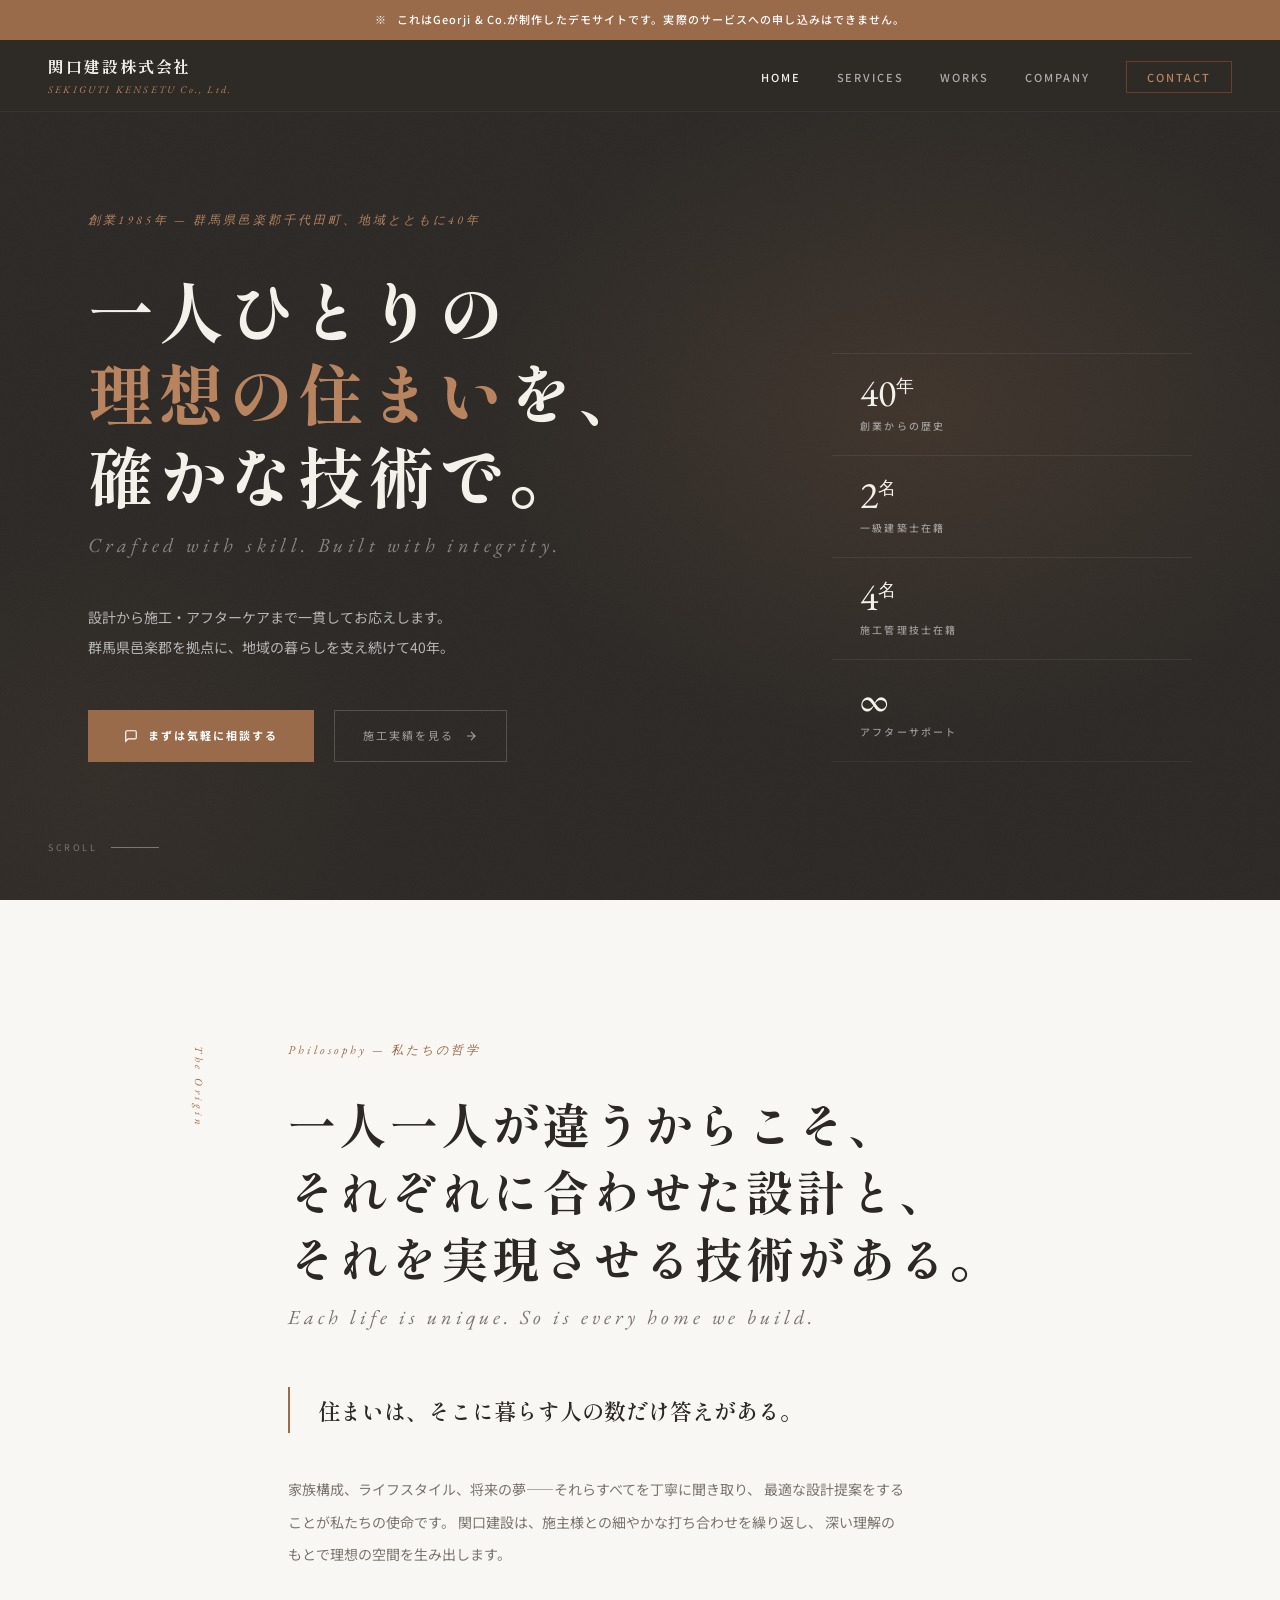
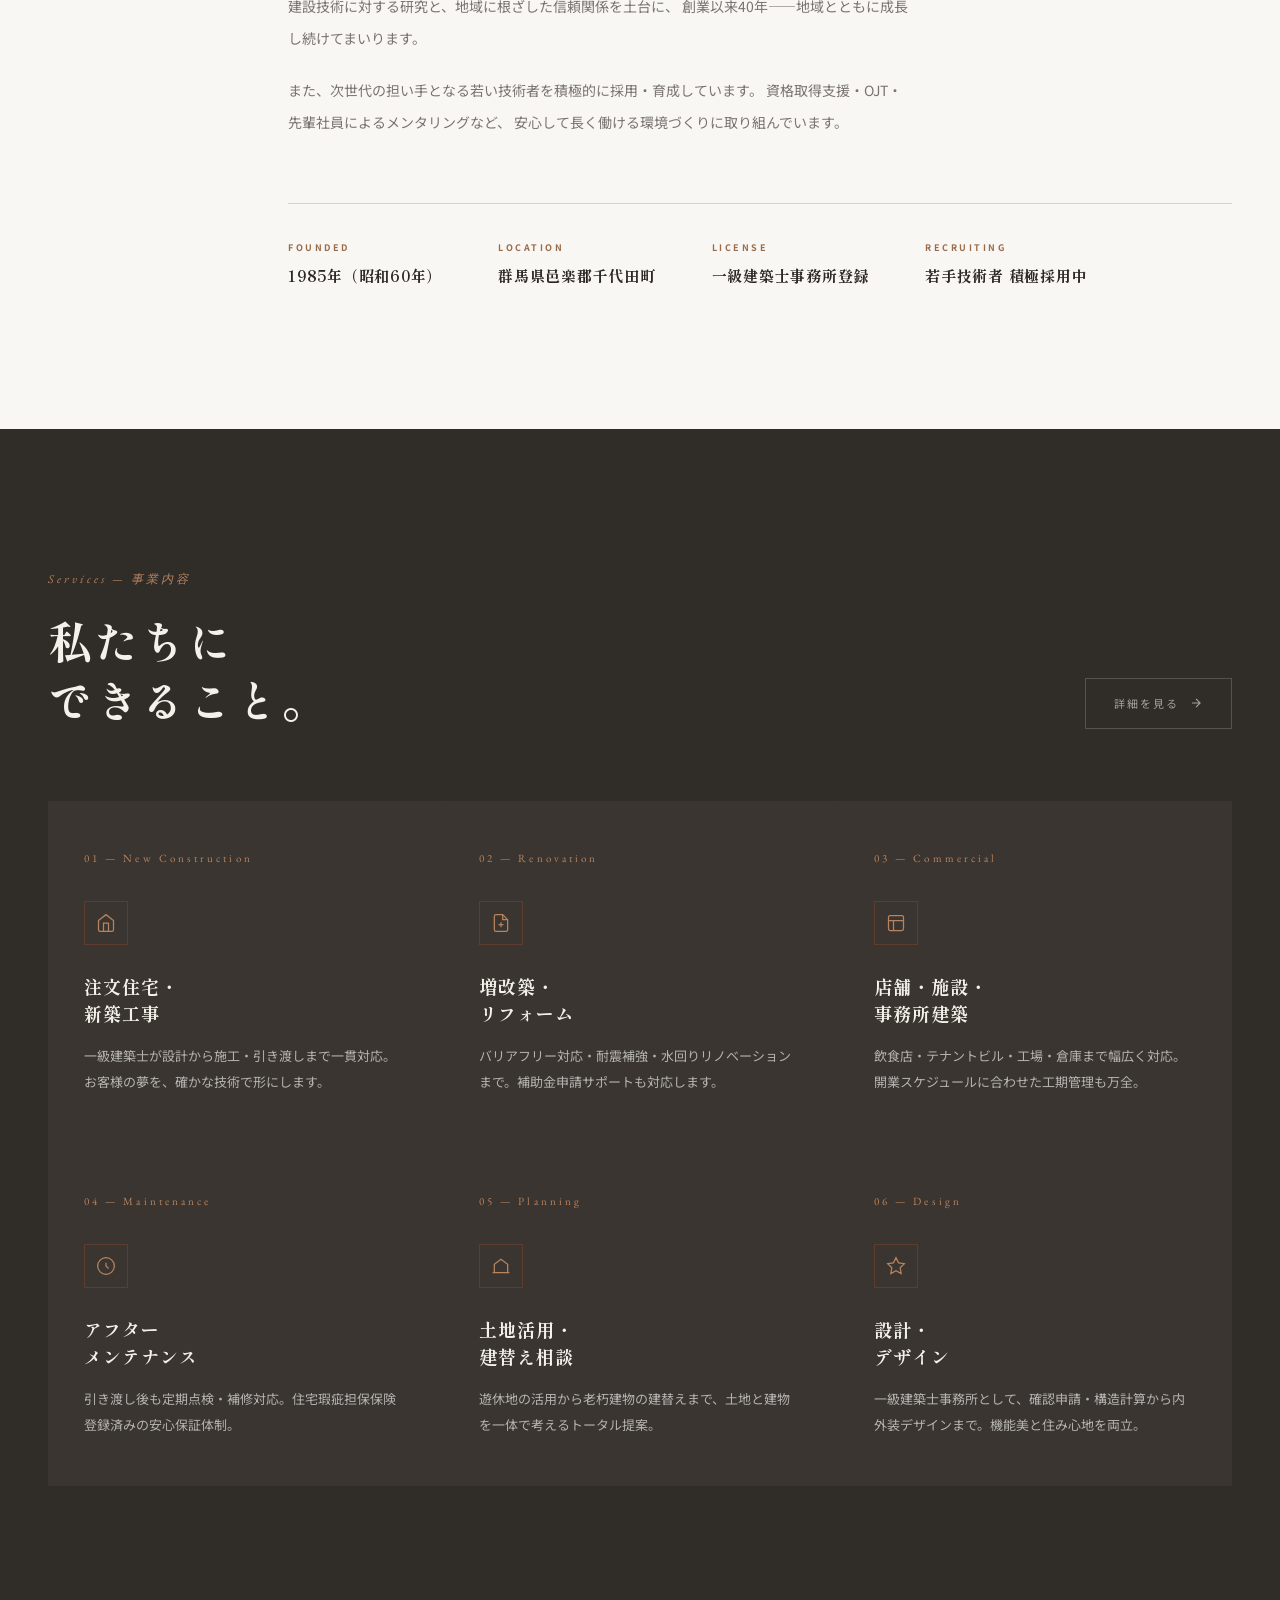
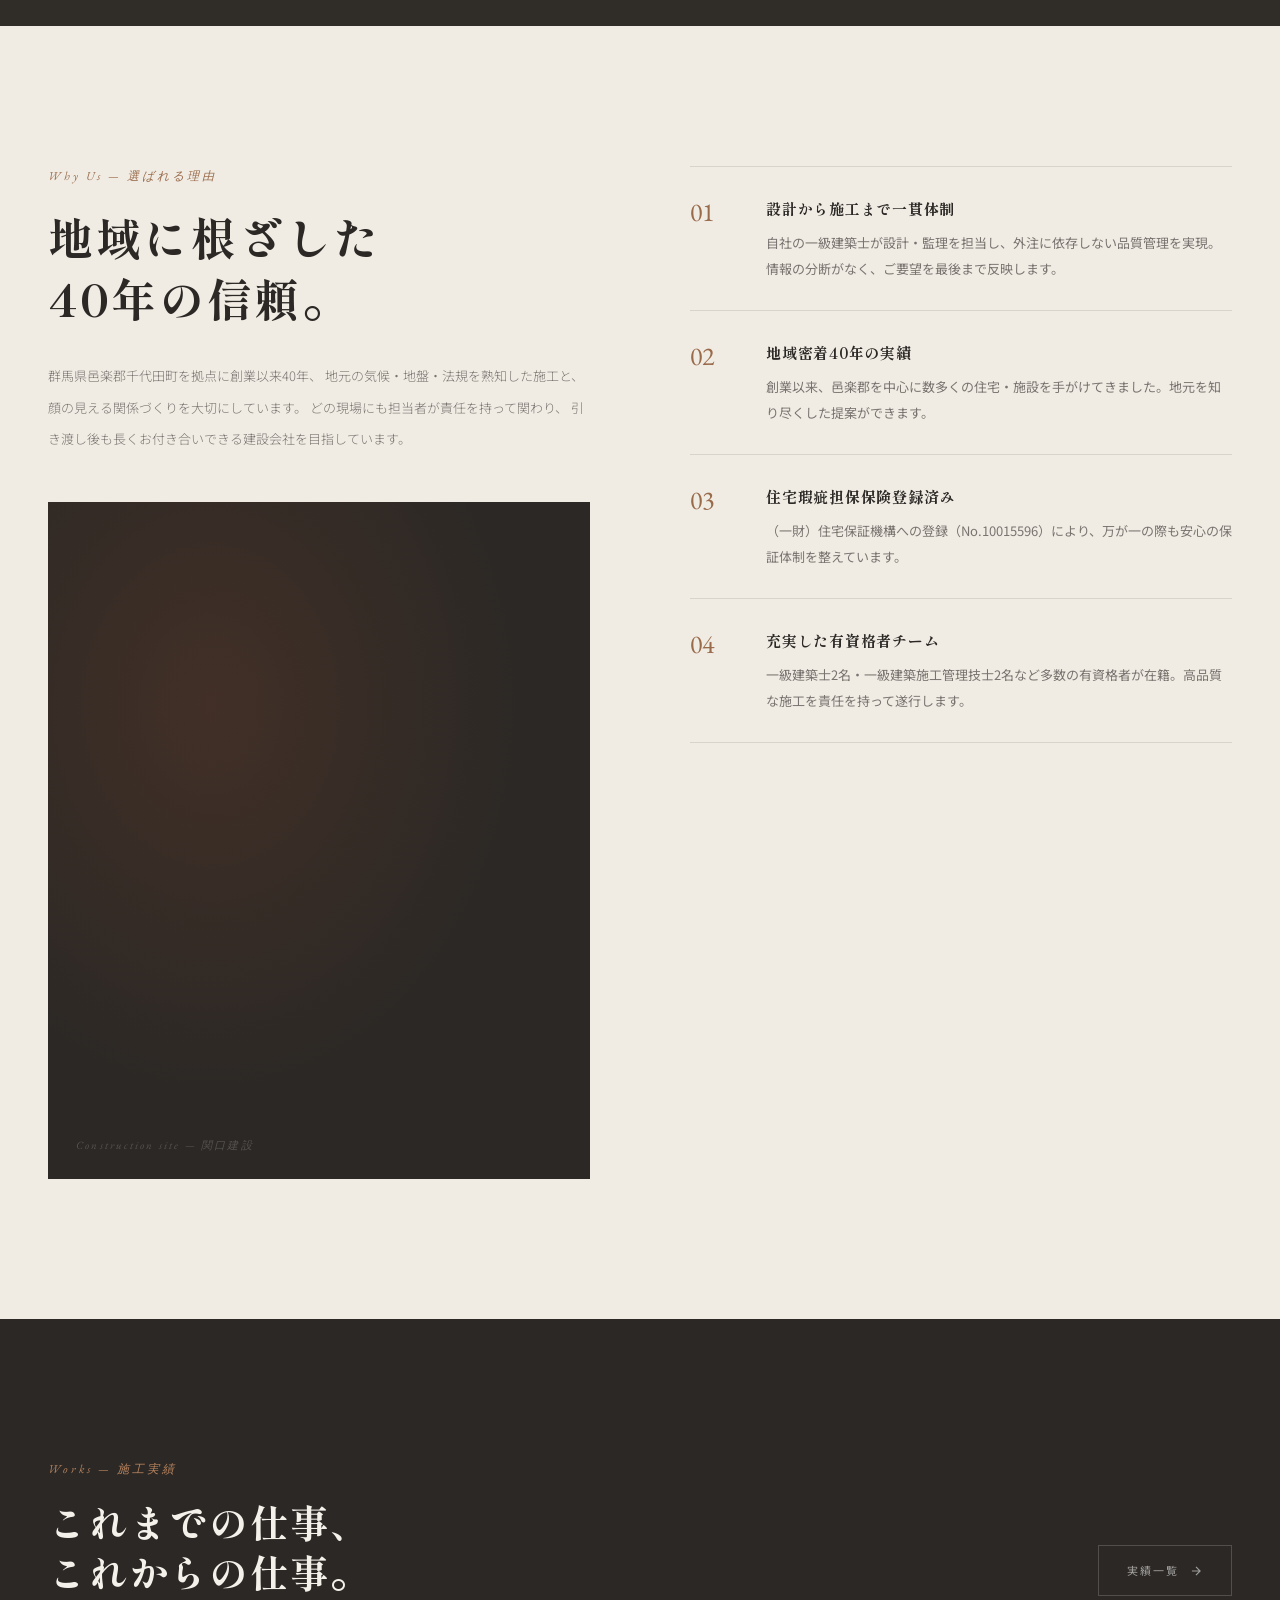
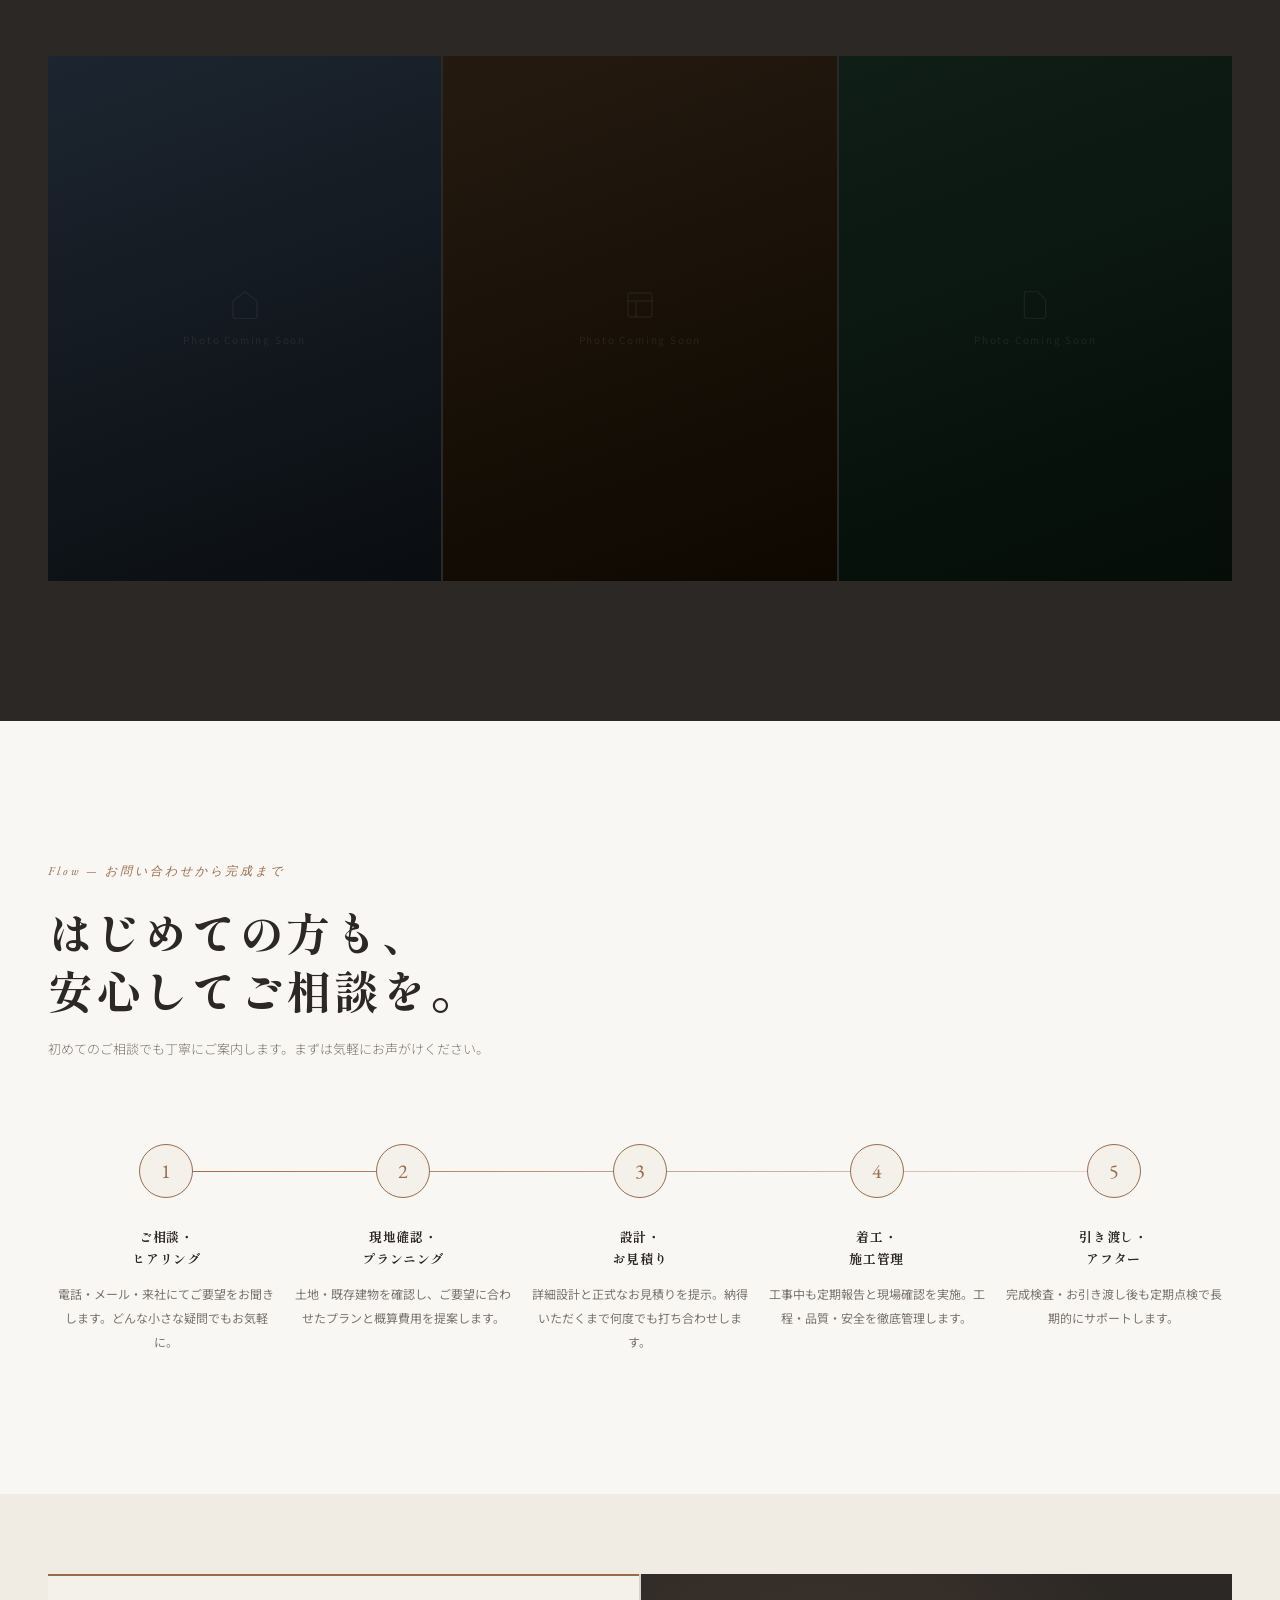
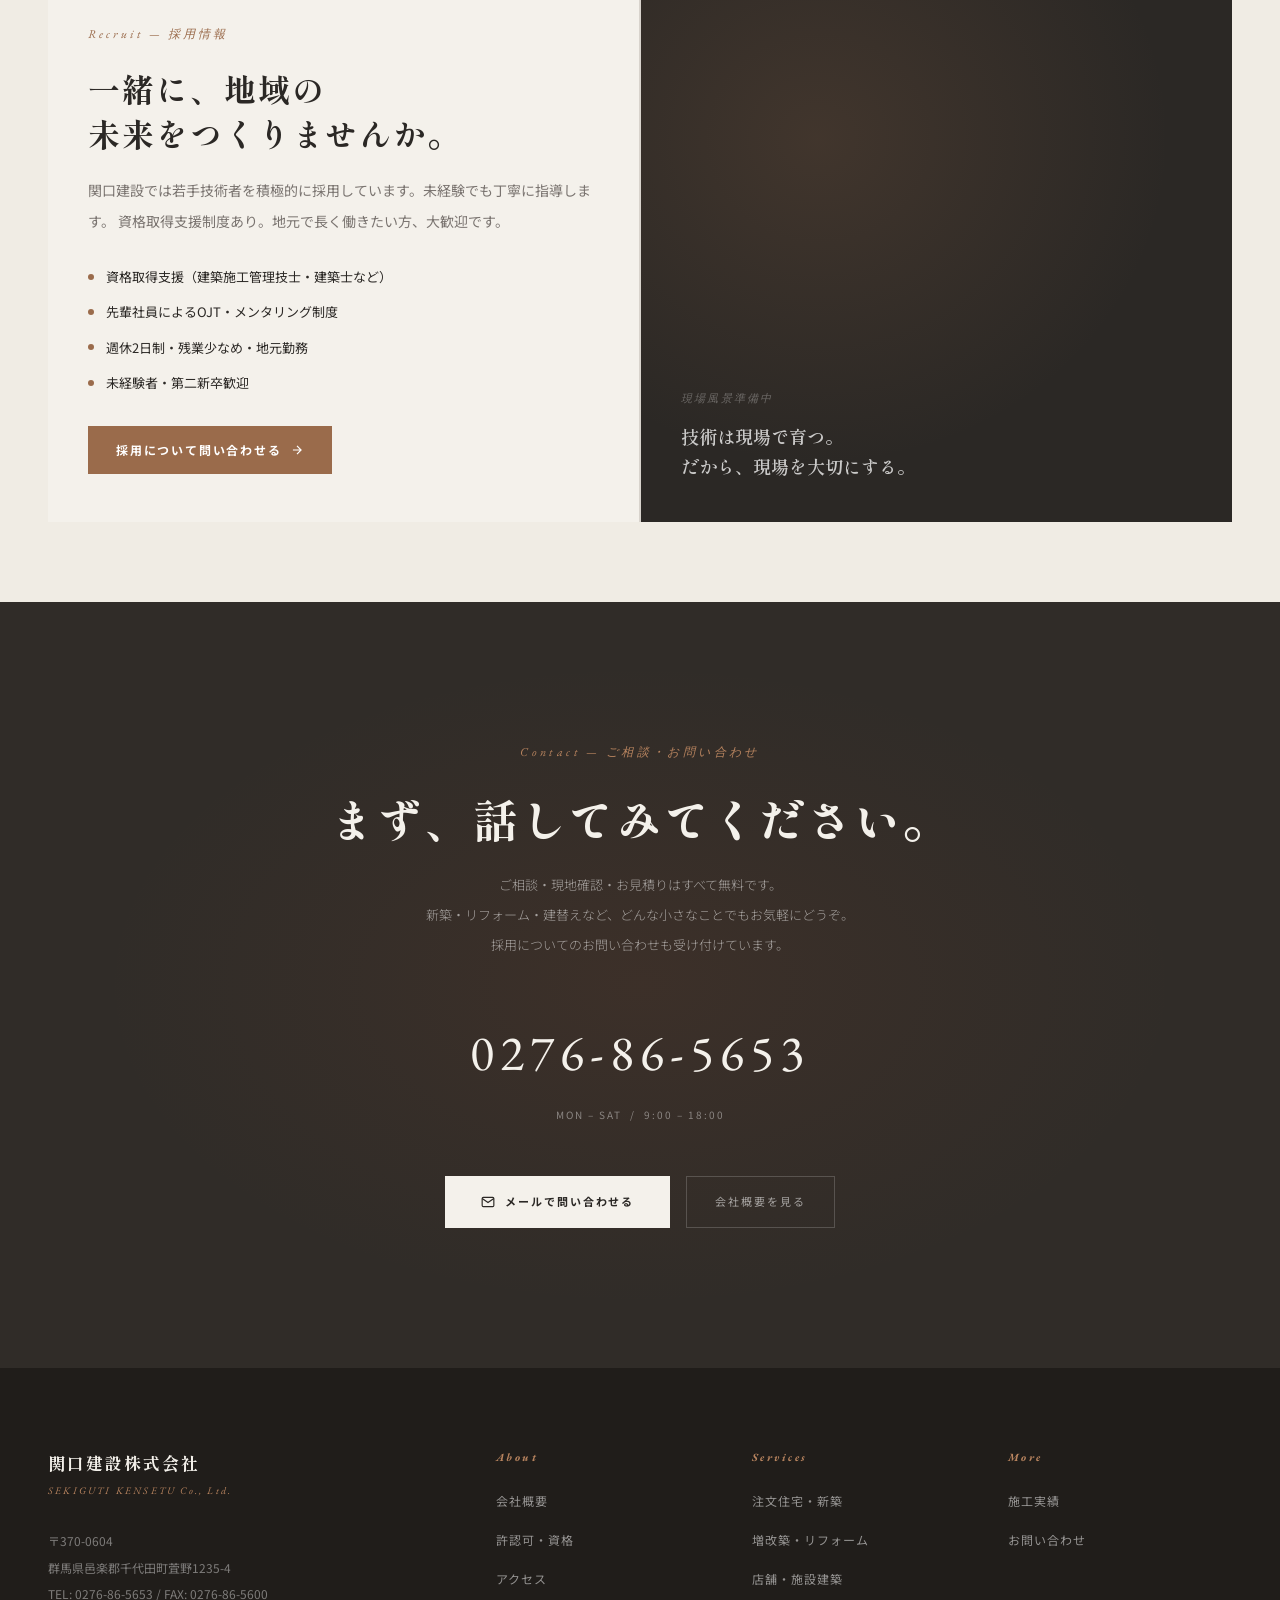
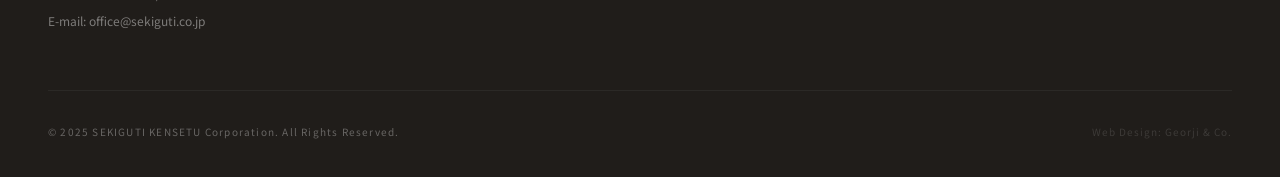
==== commit 3ce85d6f: "Add files via upload" ====
--- a/index.html
+++ b/index.html
@@ -55,7 +55,7 @@
     <div class="hero-bg"></div>
     <div class="hero-inner">
       <div class="hero-left">
-        <span class="hero-year">Founded 1985 — 群馬県邑楽郡千代田町</span>
+        <span class="hero-year">創業1985年 — 群馬県邑楽郡千代田町、地域とともに40年</span>
         <h1 class="hero-catch">
           一人ひとりの<br>
           <em>理想の住まい</em>を、<br>
@@ -69,7 +69,7 @@
         <div class="hero-actions">
           <a href="contact.html" class="btn-primary">
             <svg width="14" height="14" viewBox="0 0 24 24" stroke="currentColor" fill="none" stroke-width="2"><path d="M21 15a2 2 0 01-2 2H7l-4 4V5a2 2 0 012-2h14a2 2 0 012 2z"/></svg>
-            無料相談・お問い合わせ
+            まずは気軽に相談する
           </a>
           <a href="works.html" class="btn-ghost">
             施工実績を見る
@@ -125,6 +125,11 @@
             建設技術に対する研究と、地域に根ざした信頼関係を土台に、
             創業以来40年——地域とともに成長し続けてまいります。
           </p>
+          <p>
+            また、次世代の担い手となる若い技術者を積極的に採用・育成しています。
+            資格取得支援・OJT・先輩社員によるメンタリングなど、
+            安心して長く働ける環境づくりに取り組んでいます。
+          </p>
         </div>
         <div class="origin-footer fade-in">
           <div class="origin-pill">
@@ -138,6 +143,10 @@
           <div class="origin-pill">
             <div class="origin-pill-label">License</div>
             <div class="origin-pill-val">一級建築士事務所登録</div>
+          </div>
+          <div class="origin-pill">
+            <div class="origin-pill-label">Recruiting</div>
+            <div class="origin-pill-val">若手技術者 積極採用中</div>
           </div>
         </div>
       </div>
@@ -222,10 +231,11 @@
           40年の信頼。
         </h2>
         <p class="why-lead">
-          群馬県邑楽郡千代田町を拠点に創業以来、
+          群馬県邑楽郡千代田町を拠点に創業以来40年、
           地元の気候・地盤・法規を熟知した施工と、
           顔の見える関係づくりを大切にしています。
-          技術と誠実さが、私たちの最大の強みです。
+          どの現場にも担当者が責任を持って関わり、
+          引き渡し後も長くお付き合いできる建設会社を目指しています。
         </p>
         <div class="why-visual fade-in">
           <div class="why-visual-label">Construction site — 関口建設</div>
@@ -273,8 +283,8 @@
         <div>
           <span class="works-eyebrow">Works — 施工実績</span>
           <h2 class="works-title">
-            誠実な施工が、<br>
-            風景をつくる。
+            これまでの仕事、<br>
+            これからの仕事。
           </h2>
         </div>
         <a href="works.html" class="btn-ghost" style="white-space:nowrap; align-self:flex-end;">
@@ -376,16 +386,61 @@
     </div>
   </section>
 
+  <!-- ═══ RECRUIT ═══ -->
+  <section style="background:#f0ece4; padding:80px 48px; overflow:hidden;">
+    <div class="recruit-grid" style="max-width:1200px; margin:0 auto; display:grid; grid-template-columns:1fr 1fr; gap:2px; background:#d8d3cc;">
+      <div style="background:#f4f1eb; padding:48px 40px; border-top:2px solid #9a6b4b;">
+        <span style="font-family:'EB Garamond',serif; font-style:italic; font-size:12px; letter-spacing:0.25em; color:#9a6b4b; display:block; margin-bottom:20px;">Recruit — 採用情報</span>
+        <h2 style="font-family:'Shippori Mincho',serif; font-size:clamp(22px,3vw,32px); font-weight:700; color:#2b2825; line-height:1.4; letter-spacing:0.06em; margin-bottom:20px;">
+          一緒に、地域の<br>未来をつくりませんか。
+        </h2>
+        <p style="font-size:14px; line-height:2.2; color:#7a7470; margin-bottom:28px;">
+          関口建設では若手技術者を積極的に採用しています。未経験でも丁寧に指導します。
+          資格取得支援制度あり。地元で長く働きたい方、大歓迎です。
+        </p>
+        <div style="display:flex; flex-direction:column; gap:12px; margin-bottom:32px;">
+          <div style="display:flex; align-items:center; gap:12px; font-size:13px; color:#2b2825;">
+            <span style="width:6px; height:6px; background:#9a6b4b; border-radius:50%; flex-shrink:0;"></span>
+            資格取得支援（建築施工管理技士・建築士など）
+          </div>
+          <div style="display:flex; align-items:center; gap:12px; font-size:13px; color:#2b2825;">
+            <span style="width:6px; height:6px; background:#9a6b4b; border-radius:50%; flex-shrink:0;"></span>
+            先輩社員によるOJT・メンタリング制度
+          </div>
+          <div style="display:flex; align-items:center; gap:12px; font-size:13px; color:#2b2825;">
+            <span style="width:6px; height:6px; background:#9a6b4b; border-radius:50%; flex-shrink:0;"></span>
+            週休2日制・残業少なめ・地元勤務
+          </div>
+          <div style="display:flex; align-items:center; gap:12px; font-size:13px; color:#2b2825;">
+            <span style="width:6px; height:6px; background:#9a6b4b; border-radius:50%; flex-shrink:0;"></span>
+            未経験者・第二新卒歓迎
+          </div>
+        </div>
+        <a href="contact.html" style="display:inline-flex; align-items:center; gap:8px; background:#9a6b4b; color:#fff; padding:13px 28px; font-size:12px; font-weight:700; letter-spacing:0.15em; text-transform:uppercase; text-decoration:none; transition:background 0.3s;">
+          採用について問い合わせる
+          <svg width="14" height="14" viewBox="0 0 24 24" stroke="currentColor" fill="none" stroke-width="2"><path d="M5 12h14M12 5l7 7-7 7"/></svg>
+        </a>
+      </div>
+      <div style="background:#2b2825; display:flex; align-items:flex-end; justify-content:flex-start; padding:40px; min-height:320px; position:relative; overflow:hidden;">
+        <div style="position:absolute; inset:0; background:radial-gradient(ellipse at 30% 30%, rgba(154,107,75,0.2), transparent 60%);"></div>
+        <div style="position:relative; z-index:1;">
+          <div style="font-family:'EB Garamond',serif; font-style:italic; font-size:11px; letter-spacing:0.2em; color:rgba(255,255,255,0.3); margin-bottom:12px;">現場風景準備中</div>
+          <div style="font-family:'Shippori Mincho',serif; font-size:18px; font-weight:600; color:rgba(255,255,255,0.75); line-height:1.7;">技術は現場で育つ。<br>だから、現場を大切にする。</div>
+        </div>
+      </div>
+    </div>
+  </section>
+
   <!-- ═══ CTA ═══ -->
   <section class="cta-section">
     <span class="cta-eyebrow">Contact — ご相談・お問い合わせ</span>
     <h2 class="cta-title">
-      あなたが思い描く空間を、<br>
-      私たちに聞かせてください。
+      まず、話してみてください。
     </h2>
     <p class="cta-lead">
-      ご相談・お見積りはすべて無料です。<br>
-      まず、言葉でお教えいただくだけで構いません。
+      ご相談・現地確認・お見積りはすべて無料です。<br>
+      新築・リフォーム・建替えなど、どんな小さなことでもお気軽にどうぞ。<br>
+      採用についてのお問い合わせも受け付けています。
     </p>
     <p class="cta-tel"><a href="tel:0276865653">0276-86-5653</a></p>
     <p class="cta-hours">Mon – Sat &nbsp;/&nbsp; 9:00 – 18:00</p>
--- a/style.css
+++ b/style.css
@@ -1,8 +1,8 @@
 /* ============================================
    関口建設 株式会社 — style.css
-   Design concept: "職人の静寂"
-   Editorial × Luxury Construction
-   Color: 墨(#0e0e0e) × 白練(#f5f2ec) × 鉄錆(#a85230)
+   Design concept: "静かな信頼 / Quiet Confidence"
+   Trusted Regional × Modern Warmth
+   Color: 炭(#2b2825) × 和紙(#f4f1eb) × 土(#9a6b4b)
    Font: Shippori Mincho + EB Garamond + Noto Sans JP
 ============================================ */
 
@@ -19,14 +19,16 @@
 p, li, dd, dt, th, td, blockquote { word-break: normal; }
 
 :root {
-  --ink:       #0e0e0e;
-  --ink-mid:   #1a1a1a;
-  --cream:     #f0ede6;
-  --cream-lt:  #f8f5f0;
-  --rust:      #a85230;
-  --rust-lt:   #c8693e;
-  --gray:      #7a7672;
-  --gray-lt:   #dedad4;
+  --ink:       #2b2825;
+  --ink-mid:   #3a3530;
+  --ink-lt:    #4d4740;
+  --cream:     #ede9e1;
+  --cream-lt:  #f4f1eb;
+  --cream-bg:  #f9f7f3;
+  --rust:      #9a6b4b;
+  --rust-lt:   #b8845f;
+  --gray:      #7a7470;
+  --gray-lt:   #d8d3cc;
   --white:     #ffffff;
 
   --ff-min:    'Shippori Mincho', serif;
@@ -45,7 +47,7 @@
   font-size: 15px;
   line-height: 1.8;
   color: var(--ink);
-  background: var(--cream-lt);
+  background: var(--cream-bg);
 }
 img { max-width: 100%; display: block; }
 a   { color: inherit; text-decoration: none; }
@@ -74,7 +76,7 @@
   top: var(--demo-h);
   left: 0; right: 0;
   height: var(--header-h);
-  background: rgba(10,10,10,0.95);
+  background: rgba(38,34,30,0.96);
   backdrop-filter: blur(16px);
   display: flex;
   align-items: center;
@@ -117,7 +119,7 @@
   font-weight: 500;
   letter-spacing: 0.18em;
   text-transform: uppercase;
-  color: rgba(255,255,255,0.45);
+  color: rgba(255,255,255,0.6);
   transition: color 0.3s;
   white-space: nowrap;
 }
@@ -156,7 +158,7 @@
   position: fixed;
   top: var(--offset);
   left: 0; right: 0;
-  background: var(--ink);
+  background: #2b2825;
   padding: 20px 0 28px;
   z-index: 99;
   opacity: 0;
@@ -203,16 +205,16 @@
   inset: 0;
   background:
     radial-gradient(ellipse 55% 65% at 72% 38%,
-      rgba(168,82,48,0.2) 0%, transparent 65%),
+      rgba(154,107,75,0.18) 0%, transparent 65%),
     radial-gradient(ellipse 40% 60% at 8% 85%,
-      rgba(168,82,48,0.06) 0%, transparent 60%),
-    #0e0e0e;
+      rgba(154,107,75,0.07) 0%, transparent 60%),
+    #2b2825;
 }
 .hero-bg::after {
   content: '';
   position: absolute;
   inset: 0;
-  opacity: 0.025;
+  opacity: 0.04;
   background-image: url("data:image/svg+xml,%3Csvg viewBox='0 0 256 256' xmlns='http://www.w3.org/2000/svg'%3E%3Cfilter id='n'%3E%3CfeTurbulence type='fractalNoise' baseFrequency='0.85' numOctaves='4' stitchTiles='stitch'/%3E%3C/filter%3E%3Crect width='100%25' height='100%25' filter='url(%23n)'/%3E%3C/svg%3E");
   background-size: 220px 220px;
   pointer-events: none;
@@ -241,7 +243,7 @@
 }
 .hero-catch {
   font-family: var(--ff-min);
-  font-size: clamp(40px, 5.5vw, 72px);
+  font-size: clamp(32px, 5.5vw, 66px);
   font-weight: 800;
   line-height: 1.25;
   color: var(--cream-lt);
@@ -258,17 +260,17 @@
   font-size: clamp(14px, 1.8vw, 20px);
   font-weight: 400;
   letter-spacing: 0.22em;
-  color: rgba(255,255,255,0.28);
+  color: rgba(255,255,255,0.42);
   margin-bottom: 40px;
   display: block;
 }
 .hero-desc {
-  font-size: 13px;
-  line-height: 2.3;
-  color: rgba(255,255,255,0.42);
+  font-size: 14px;
+  line-height: 2.1;
+  color: rgba(255,255,255,0.65);
   max-width: 460px;
-  margin-bottom: 52px;
-  font-weight: 300;
+  margin-bottom: 48px;
+  font-weight: 400;
 }
 .hero-actions { display: flex; gap: 20px; flex-wrap: wrap; }
 
@@ -307,7 +309,7 @@
 .hero-aside { display: flex; flex-direction: column; align-self: stretch; justify-content: flex-end; }
 .hero-stat {
   padding: 20px 28px;
-  border-top: 1px solid rgba(255,255,255,0.05);
+  border-top: 1px solid rgba(255,255,255,0.07);
 }
 .hero-stat:last-child { border-bottom: 1px solid rgba(255,255,255,0.05); }
 .hero-stat-num {
@@ -323,7 +325,7 @@
   font-size: 10px;
   font-weight: 500;
   letter-spacing: 0.22em;
-  color: rgba(255,255,255,0.3);
+  color: rgba(255,255,255,0.5);
   text-transform: uppercase;
 }
 
@@ -334,7 +336,7 @@
   display: flex;
   align-items: center;
   gap: 14px;
-  color: rgba(255,255,255,0.22);
+  color: rgba(255,255,255,0.35);
   font-size: 9px;
   letter-spacing: 0.28em;
   text-transform: uppercase;
@@ -357,7 +359,7 @@
    ORIGIN / PHILOSOPHY
 ═══════════════════════════════════════════ */
 .origin {
-  background: var(--cream-lt);
+  background: var(--cream-bg);
   padding: 140px 48px;
   overflow: hidden;
   contain: paint;
@@ -392,9 +394,9 @@
 }
 .origin-title {
   font-family: var(--ff-min);
-  font-size: clamp(30px, 4vw, 54px);
-  font-weight: 800;
-  line-height: 1.35;
+  font-size: clamp(26px, 3.8vw, 48px);
+  font-weight: 700;
+  line-height: 1.4;
   color: var(--ink);
   letter-spacing: 0.06em;
   margin-bottom: 8px;
@@ -420,11 +422,11 @@
   margin-bottom: 40px;
 }
 .origin-text {
-  font-size: 13px;
-  line-height: 2.5;
+  font-size: 14px;
+  line-height: 2.3;
   color: var(--gray);
   max-width: 620px;
-  font-weight: 300;
+  font-weight: 400;
 }
 .origin-text p + p { margin-top: 20px; }
 .origin-footer {
@@ -455,7 +457,7 @@
    SERVICES
 ═══════════════════════════════════════════ */
 .services {
-  background: var(--ink);
+  background: #302c28;
   padding: 140px 48px;
   overflow: hidden;
   contain: paint;
@@ -479,10 +481,10 @@
 }
 .services-title {
   font-family: var(--ff-min);
-  font-size: clamp(26px, 3.5vw, 48px);
-  font-weight: 800;
+  font-size: clamp(24px, 3.5vw, 44px);
+  font-weight: 700;
   color: var(--cream-lt);
-  line-height: 1.3;
+  line-height: 1.35;
   letter-spacing: 0.06em;
 }
 .services-grid {
@@ -492,7 +494,7 @@
   background: rgba(255,255,255,0.04);
 }
 .service-card {
-  background: var(--ink-mid);
+  background: #3a3530;
   padding: 48px 36px;
   transition: background 0.4s;
   min-width: 0;
@@ -508,7 +510,7 @@
   background: var(--rust);
   transition: height 0.5s var(--ease-out);
 }
-.service-card:hover { background: #181818; }
+.service-card:hover { background: #443e38; }
 .service-card:hover::before { height: 100%; }
 .service-index {
   font-family: var(--ff-gara);
@@ -543,17 +545,17 @@
   letter-spacing: 0.05em;
 }
 .service-desc {
-  font-size: 12px;
-  line-height: 2.1;
-  color: rgba(255,255,255,0.38);
-  font-weight: 300;
+  font-size: 13px;
+  line-height: 2.0;
+  color: rgba(255,255,255,0.62);
+  font-weight: 400;
 }
 
 /* ═══════════════════════════════════════════
    WHY
 ═══════════════════════════════════════════ */
 .why {
-  background: var(--cream);
+  background: #f0ece4;
   padding: 140px 48px;
   overflow: hidden;
 }
@@ -642,17 +644,17 @@
   letter-spacing: 0.05em;
 }
 .why-point-body p {
-  font-size: 12px;
+  font-size: 13px;
   line-height: 2;
   color: var(--gray);
-  font-weight: 300;
+  font-weight: 400;
 }
 
 /* ═══════════════════════════════════════════
    WORKS
 ═══════════════════════════════════════════ */
 .works {
-  background: var(--ink);
+  background: #2b2825;
   padding: 140px 48px;
   overflow: hidden;
   contain: paint;
@@ -688,7 +690,7 @@
   gap: 2px;
 }
 .work-card {
-  background: #141414;
+  background: #333028;
   overflow: hidden;
   position: relative;
   min-width: 0;
@@ -696,7 +698,7 @@
 }
 .work-thumb {
   aspect-ratio: 3/4;
-  background: linear-gradient(160deg, #1c1c1c 0%, #0a0a0a 100%);
+  background: linear-gradient(160deg, #2e2a26 0%, #1a1714 100%);
   position: relative;
   display: flex;
   align-items: center;
@@ -742,13 +744,13 @@
   color: #fff;
   margin-bottom: 4px;
 }
-.work-place { font-size: 11px; color: rgba(255,255,255,0.45); }
+.work-place { font-size: 11px; color: rgba(255,255,255,0.6); }
 
 /* ═══════════════════════════════════════════
    PROCESS
 ═══════════════════════════════════════════ */
 .process {
-  background: var(--cream-lt);
+  background: var(--cream-bg);
   padding: 140px 48px;
   overflow: hidden;
 }
@@ -839,10 +841,10 @@
   letter-spacing: 0.05em;
 }
 .step-desc {
-  font-size: 11px;
+  font-size: 12px;
   line-height: 2;
   color: var(--gray);
-  font-weight: 300;
+  font-weight: 400;
 }
 .step-content { min-width: 0; }
 
@@ -850,7 +852,7 @@
    CTA
 ═══════════════════════════════════════════ */
 .cta-section {
-  background: var(--ink);
+  background: #302c28;
   padding: 140px 48px;
   overflow: hidden;
   contain: paint;
@@ -878,7 +880,7 @@
 }
 .cta-title {
   font-family: var(--ff-min);
-  font-size: clamp(28px, 4vw, 56px);
+  font-size: clamp(26px, 3.5vw, 46px);
   font-weight: 800;
   color: var(--cream-lt);
   line-height: 1.4;
@@ -890,7 +892,7 @@
 .cta-lead {
   font-size: 13px;
   line-height: 2.3;
-  color: rgba(255,255,255,0.38);
+  color: rgba(255,255,255,0.55);
   max-width: 440px;
   margin: 0 auto 48px;
   font-weight: 300;
@@ -899,7 +901,7 @@
 }
 .cta-tel {
   font-family: var(--ff-gara);
-  font-size: clamp(32px, 4.5vw, 60px);
+  font-size: clamp(28px, 4vw, 50px);
   font-weight: 400;
   color: var(--cream-lt);
   letter-spacing: 0.12em;
@@ -911,7 +913,7 @@
 .cta-hours {
   font-size: 10px;
   letter-spacing: 0.2em;
-  color: rgba(255,255,255,0.28);
+  color: rgba(255,255,255,0.42);
   margin-bottom: 52px;
   text-transform: uppercase;
   position: relative;
@@ -937,7 +939,7 @@
    FOOTER
 ═══════════════════════════════════════════ */
 .site-footer {
-  background: #060606;
+  background: #201d1a;
   padding: 80px 48px 36px;
   overflow: hidden;
 }
@@ -969,7 +971,7 @@
 .footer-address {
   font-size: 12px;
   line-height: 2.2;
-  color: rgba(255,255,255,0.28);
+  color: rgba(255,255,255,0.42);
   font-style: normal;
 }
 .footer-nav-grid {
@@ -989,7 +991,7 @@
 .footer-nav-col ul li { margin-bottom: 12px; }
 .footer-nav-col ul li a {
   font-size: 12px;
-  color: rgba(255,255,255,0.35);
+  color: rgba(255,255,255,0.52);
   letter-spacing: 0.08em;
   transition: color 0.3s;
 }
@@ -1001,14 +1003,14 @@
   flex-wrap: wrap;
   gap: 8px;
 }
-.footer-copy { font-size: 10px; color: rgba(255,255,255,0.18); letter-spacing: 0.12em; }
+.footer-copy { font-size: 10px; color: rgba(255,255,255,0.32); letter-spacing: 0.12em; }
 .footer-poweredby { font-size: 10px; color: rgba(255,255,255,0.13); letter-spacing: 0.1em; }
 
 /* ═══════════════════════════════════════════
    PAGE HERO (Inner)
 ═══════════════════════════════════════════ */
 .page-hero {
-  background: var(--ink);
+  background: #2b2825;
   padding: 80px 48px;
   position: relative;
   overflow: hidden;
@@ -1019,7 +1021,7 @@
   position: absolute;
   inset: 0;
   background: radial-gradient(ellipse 50% 80% at 80% 50%,
-    rgba(168,82,48,0.1), transparent 65%);
+    rgba(154,107,75,0.12), transparent 65%);
 }
 .page-hero-inner { max-width: 1200px; margin: 0 auto; position: relative; z-index: 1; }
 .breadcrumb {
@@ -1033,14 +1035,14 @@
 .breadcrumb li {
   font-size: 10px;
   letter-spacing: 0.18em;
-  color: rgba(255,255,255,0.28);
+  color: rgba(255,255,255,0.42);
   display: flex;
   align-items: center;
   gap: 8px;
 }
 .breadcrumb li::after { content: '/'; opacity: 0.3; }
 .breadcrumb li:last-child::after { display: none; }
-.breadcrumb a { color: rgba(255,255,255,0.38); }
+.breadcrumb a { color: rgba(255,255,255,0.55); }
 .breadcrumb a:hover { color: var(--rust-lt); }
 .breadcrumb li:last-child { color: rgba(255,255,255,0.6); }
 .page-hero-title {
@@ -1064,7 +1066,7 @@
 ═══════════════════════════════════════════ */
 .company-section {
   padding: 100px 48px;
-  background: var(--cream-lt);
+  background: var(--cream-bg);
   overflow: hidden;
 }
 .company-inner { max-width: 900px; margin: 0 auto; }
@@ -1162,10 +1164,10 @@
   min-width: 64px;
   letter-spacing: 0.05em;
 }
-.access-row dd { color: rgba(255,255,255,0.45); line-height: 1.9; font-weight: 300; }
+.access-row dd { color: rgba(255,255,255,0.6); line-height: 1.9; font-weight: 300; }
 .access-map {
   aspect-ratio: 4/3;
-  background: #141414;
+  background: #333028;
   display: flex;
   align-items: center;
   justify-content: center;
@@ -1182,7 +1184,7 @@
 ═══════════════════════════════════════════ */
 .works-page {
   padding: 100px 48px;
-  background: var(--cream-lt);
+  background: var(--cream-bg);
   overflow: hidden;
 }
 .works-filter {
@@ -1236,7 +1238,7 @@
 ═══════════════════════════════════════════ */
 .contact-section {
   padding: 100px 48px;
-  background: var(--cream-lt);
+  background: var(--cream-bg);
   overflow: hidden;
 }
 .contact-inner { max-width: 800px; margin: 0 auto; }
@@ -1352,7 +1354,7 @@
   position: fixed;
   bottom: 0;
   left: 0; right: 0;
-  background: var(--ink);
+  background: #2b2825;
   padding: 12px 16px;
   z-index: 98;
   border-top: 1px solid var(--rust);
@@ -1397,7 +1399,7 @@
 @media (max-width: 1024px) {
   .hero-inner { grid-template-columns: 1fr; gap: 56px; }
   .hero-aside { flex-direction: row; flex-wrap: wrap; }
-  .hero-stat { flex: 1 1 140px; border-top: 1px solid rgba(255,255,255,0.05); border-right: 1px solid rgba(255,255,255,0.05); }
+  .hero-stat { flex: 1 1 140px; border-top: 1px solid rgba(255,255,255,0.07); border-right: 1px solid rgba(255,255,255,0.05); }
   .hero-stat:last-child { border-right: none; }
   .origin-inner { grid-template-columns: 1fr; gap: 40px; }
   .origin-label { writing-mode: horizontal-tb; }
@@ -1423,8 +1425,8 @@
   .access-section, .works-page, .contact-section {
     padding-left: 20px;
     padding-right: 20px;
-    padding-top: 80px;
-    padding-bottom: 80px;
+    padding-top: 64px;
+    padding-bottom: 64px;
   }
   .site-footer { padding-left: 20px; padding-right: 20px; }
   .page-hero { padding: 60px 20px; }
@@ -1477,3 +1479,10 @@
   .sticky-cta { display: block; }
   .cta-buttons { flex-direction: column; align-items: center; }
 }
+
+/* ── Recruit Section SP ─────────────────── */
+@media (max-width: 768px) {
+  .recruit-grid {
+    grid-template-columns: 1fr !important;
+  }
+}
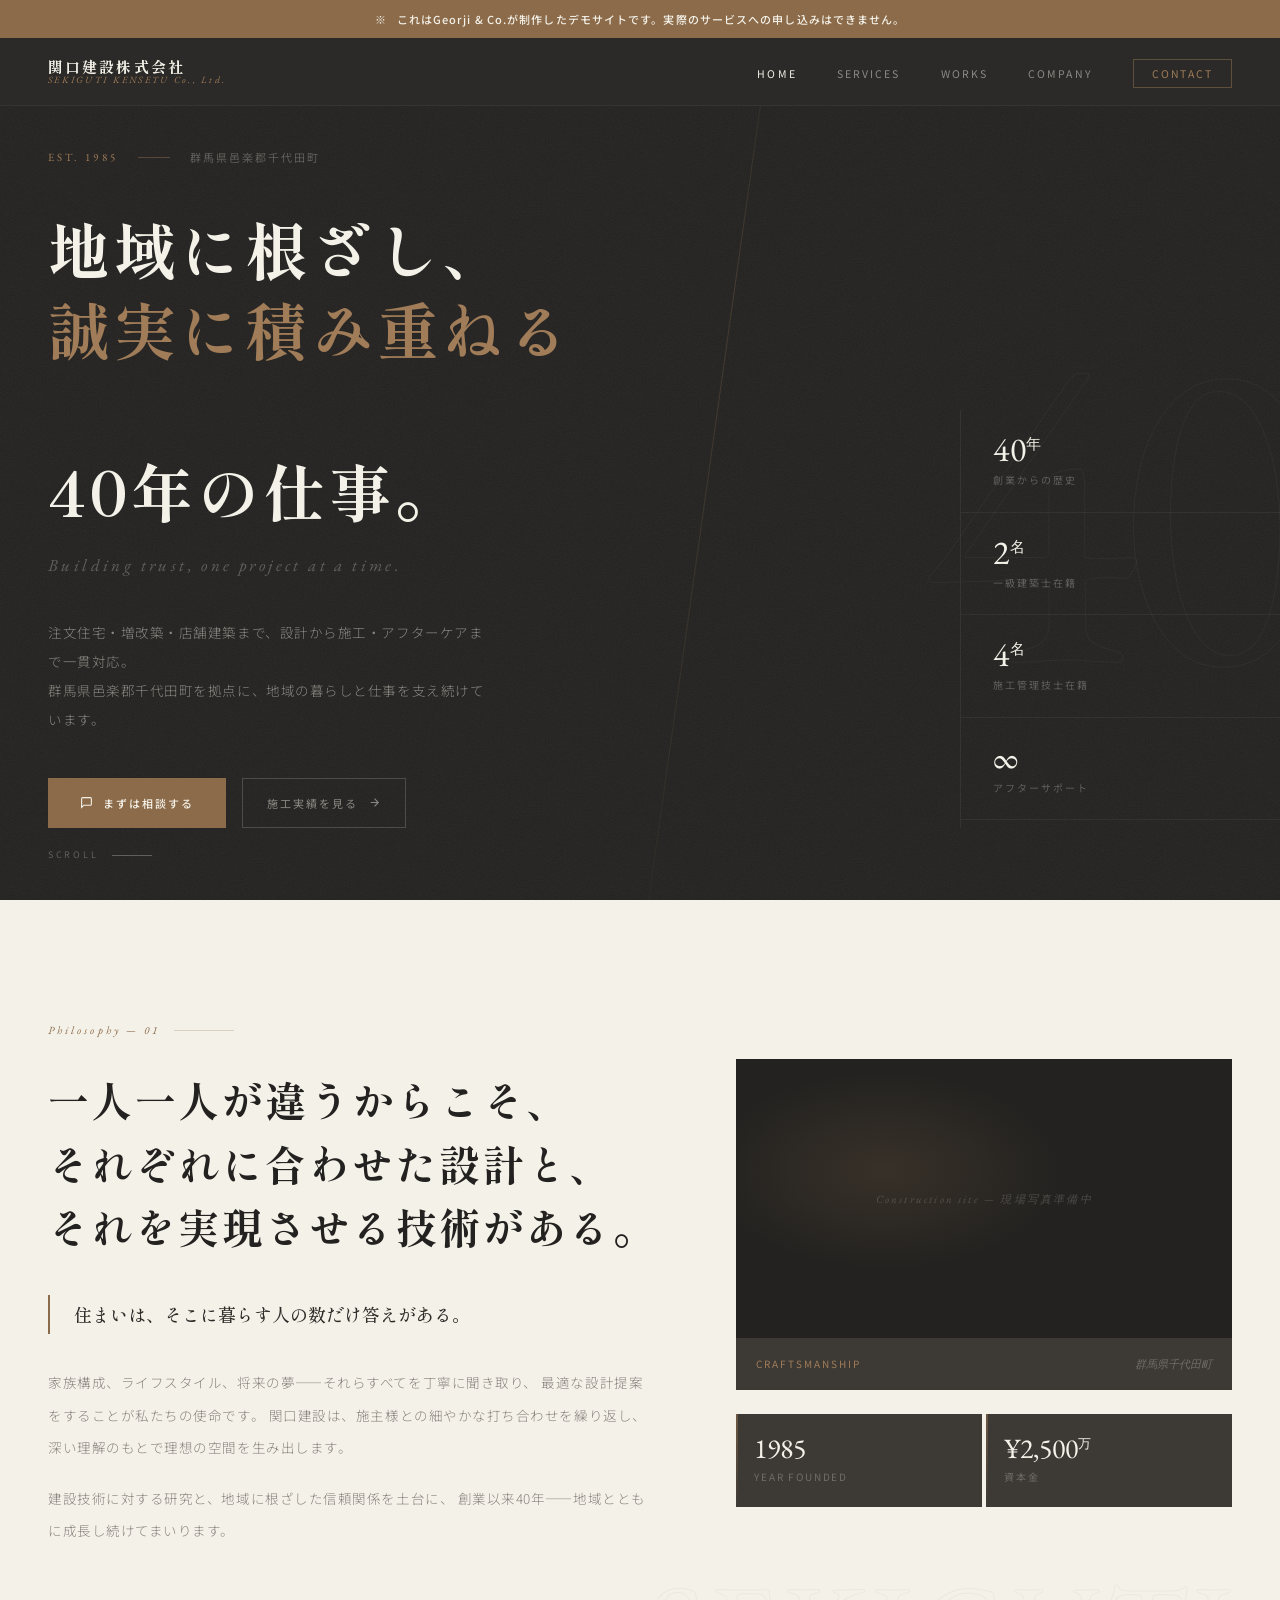
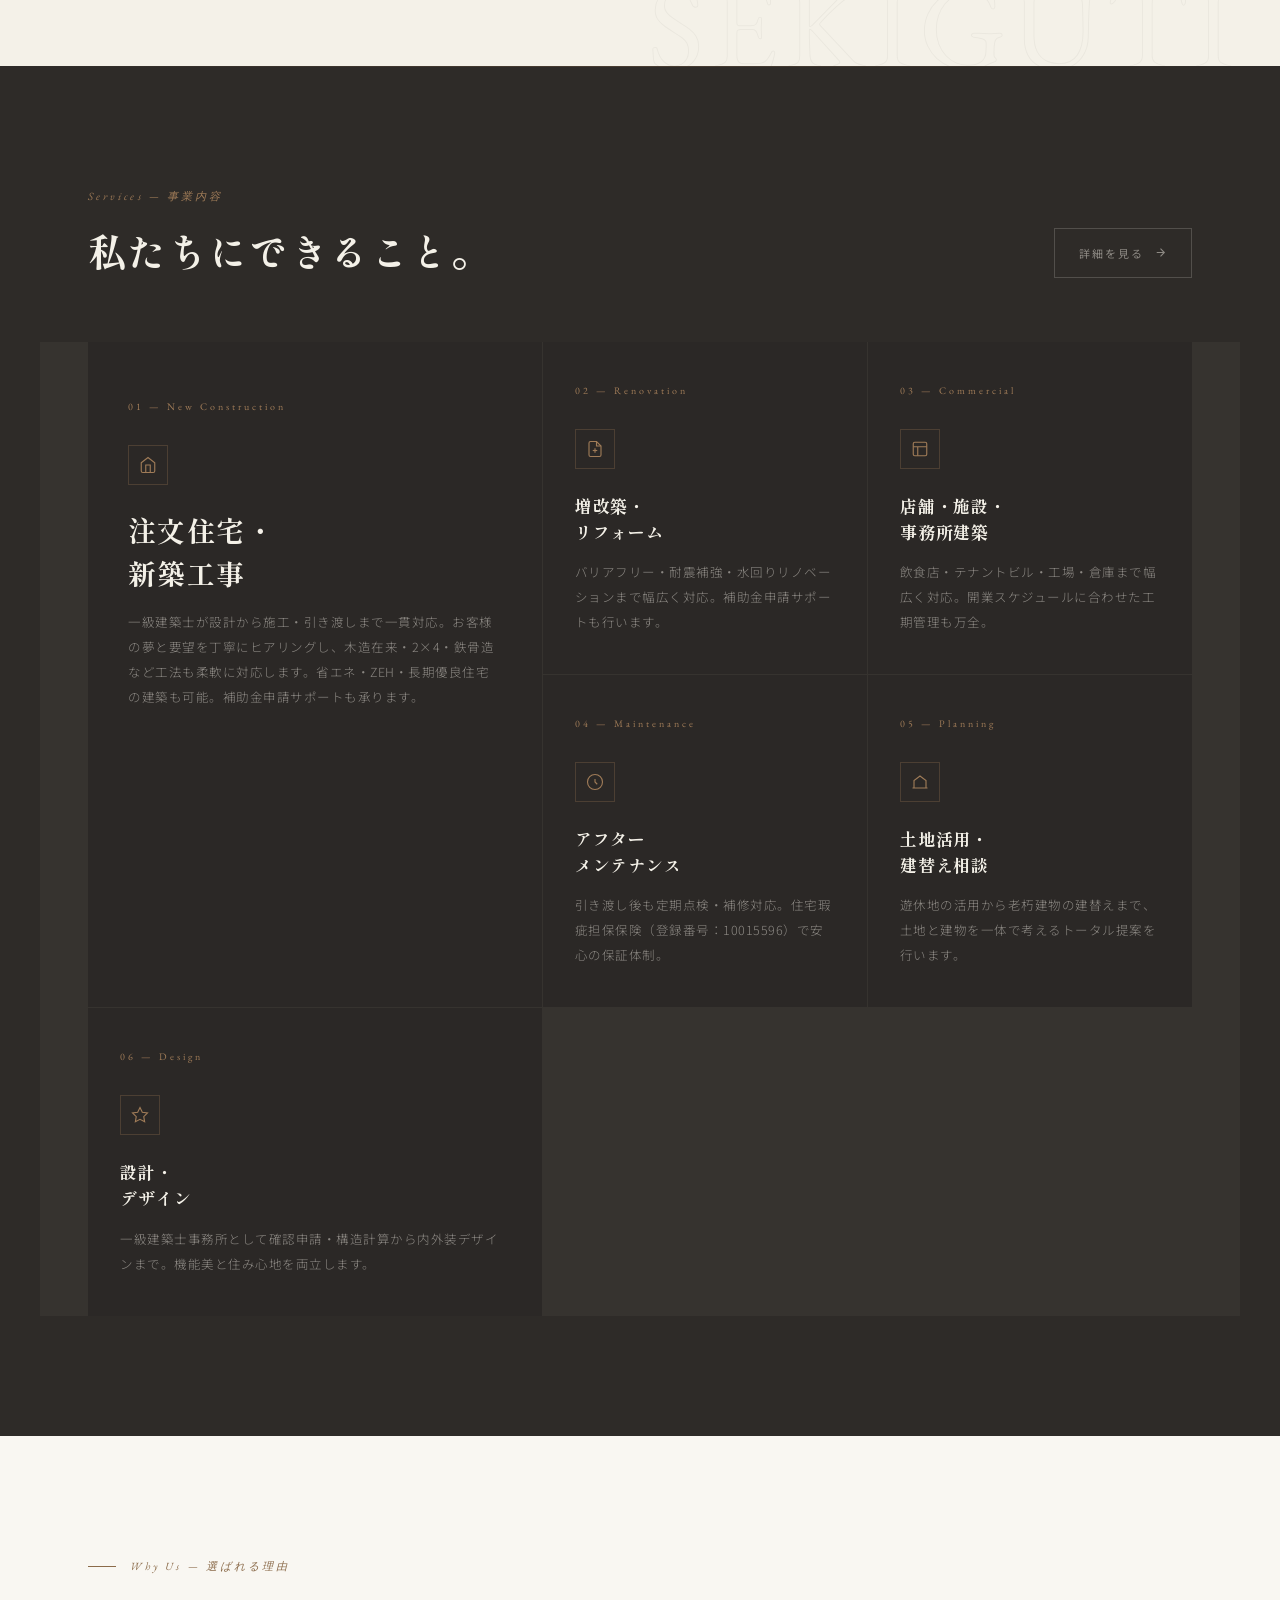
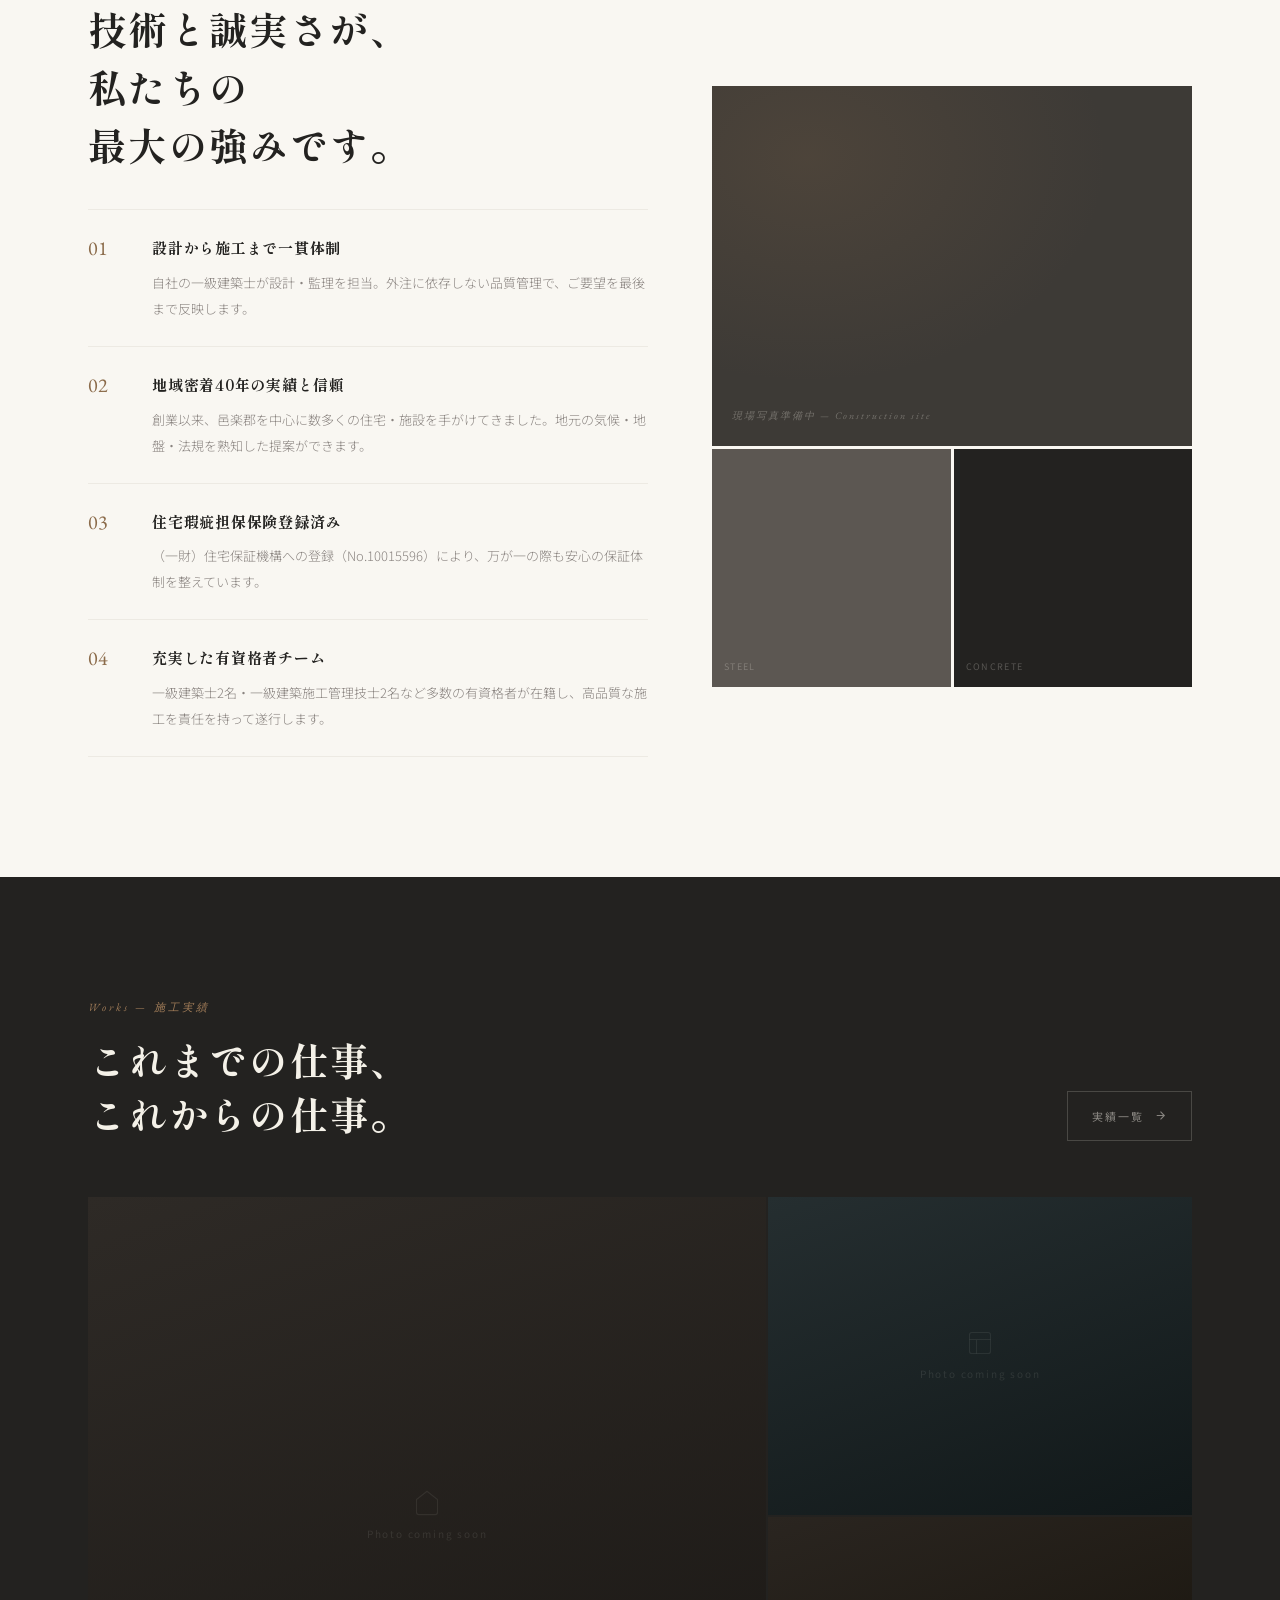
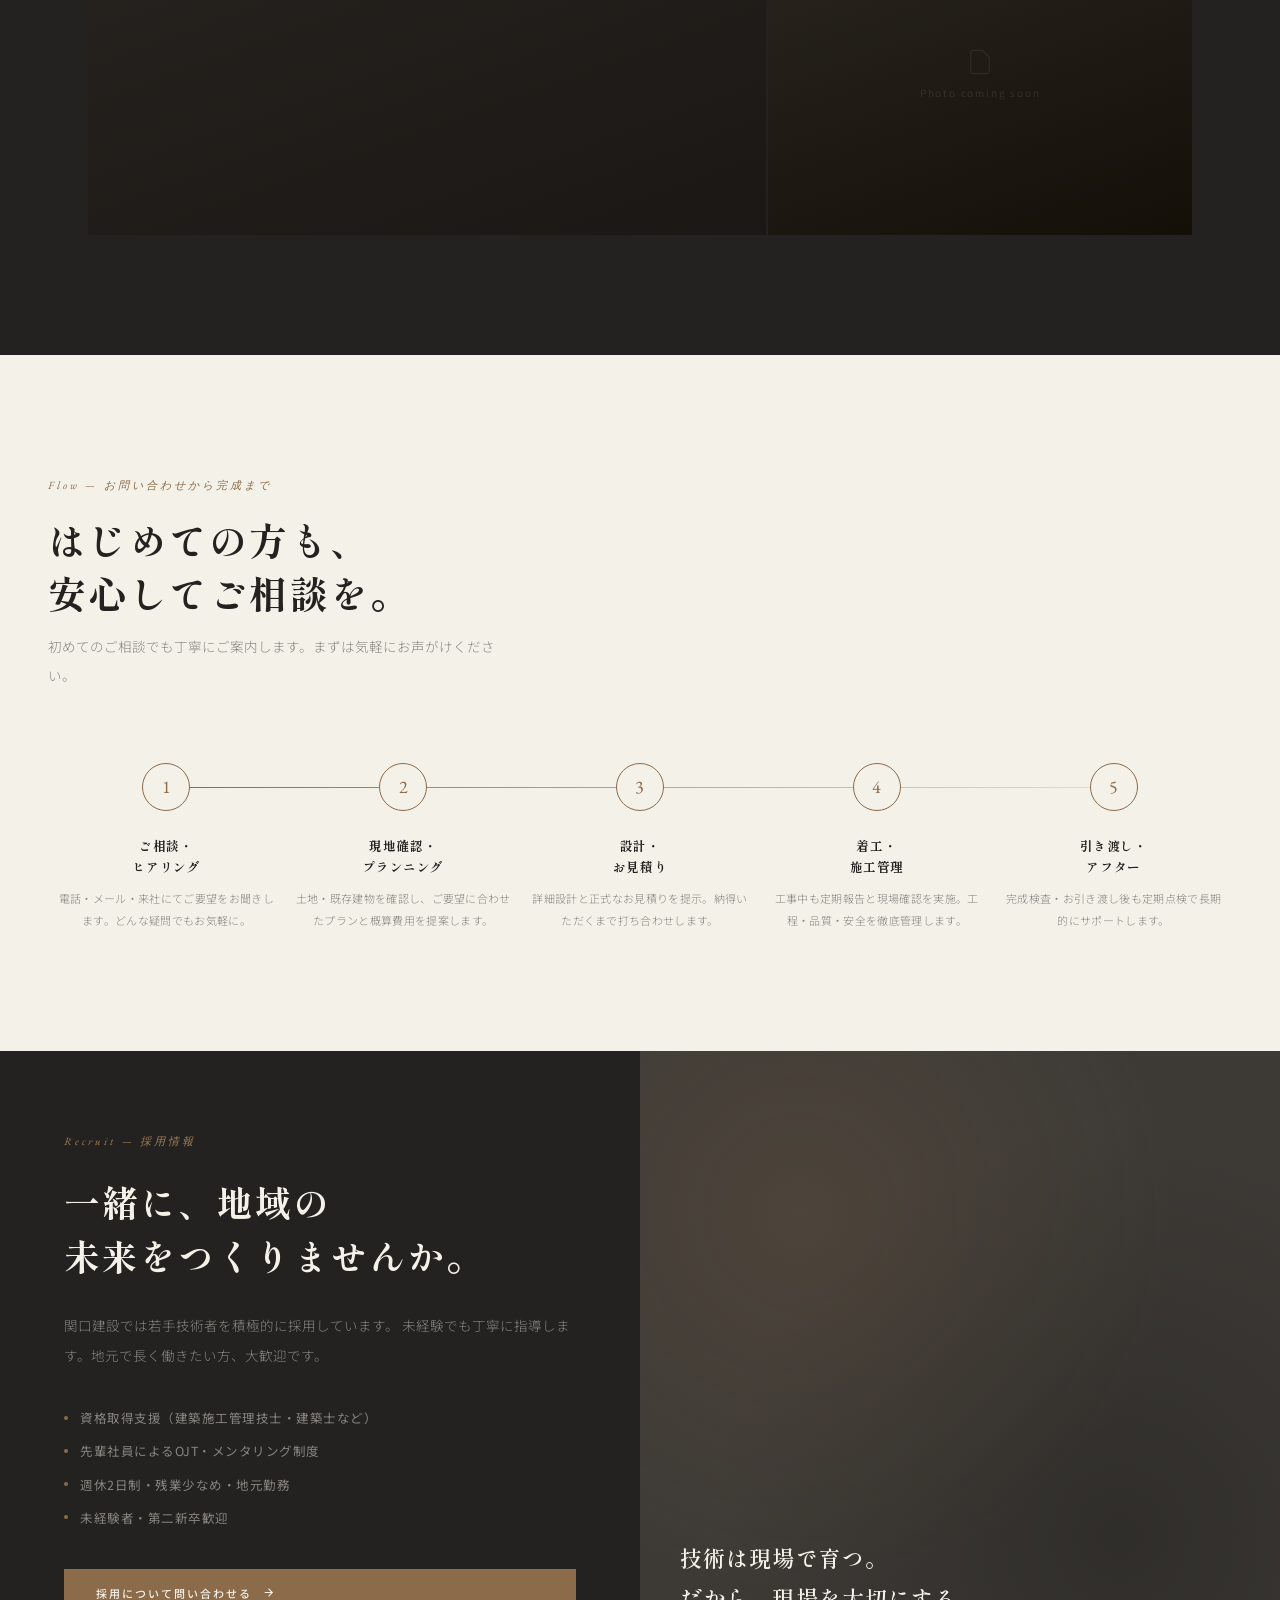
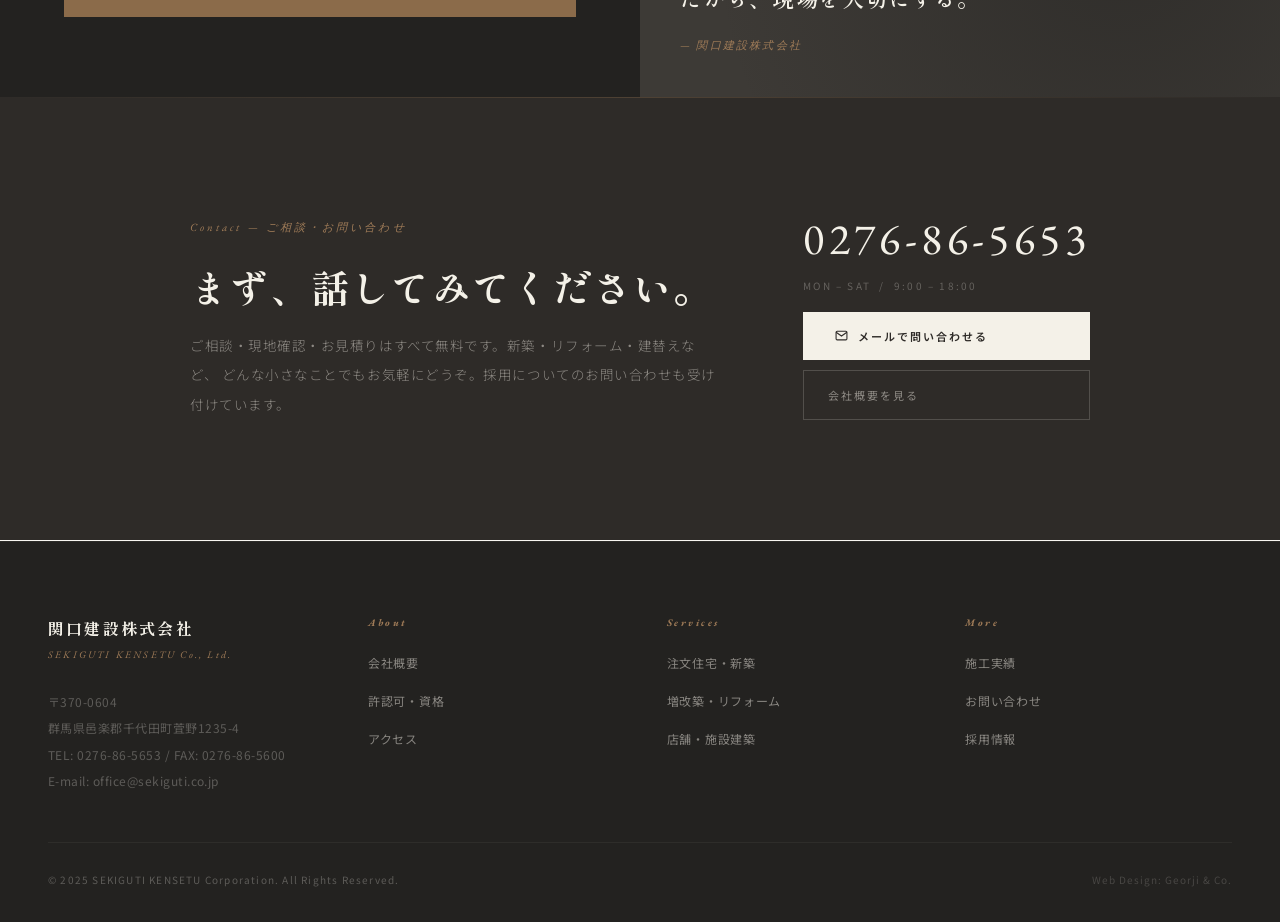
==== commit b4d9d05f: "Add files via upload" ====
--- a/index.html
+++ b/index.html
@@ -3,7 +3,7 @@
 <head>
 <meta charset="UTF-8">
 <meta name="viewport" content="width=device-width, initial-scale=1.0">
-<meta name="description" content="関口建設株式会社は群馬県邑楽郡千代田町を拠点に、注文住宅・リフォーム・建築工事を手がける地域密着の建設会社です。1985年創業、一級建築士による設計から施工まで一貫対応。">
+<meta name="description" content="関口建設株式会社は群馬県邑楽郡千代田町を拠点に1985年創業。注文住宅・増改築・店舗建築を設計から施工まで一貫対応。一級建築士事務所登録。地域とともに40年。">
 <meta property="og:title" content="関口建設株式会社 | 群馬県千代田町の建設会社">
 <meta property="og:type" content="website">
 <title>関口建設株式会社 | 群馬県千代田町の建設・注文住宅</title>
@@ -12,12 +12,10 @@
 </head>
 <body>
 
-<!-- Demo Banner -->
 <div class="demo-banner">
   <span>※</span> これはGeorji &amp; Co.が制作したデモサイトです。実際のサービスへの申し込みはできません。
 </div>
 
-<!-- Header -->
 <header class="site-header">
   <a href="index.html" class="site-logo">
     <span class="logo-ja">関口建設株式会社</span>
@@ -37,7 +35,6 @@
   </button>
 </header>
 
-<!-- SP Nav -->
 <nav class="sp-nav" aria-label="スマートフォンナビゲーション">
   <ul>
     <li><a href="index.html">ホーム</a></li>
@@ -50,34 +47,44 @@
 
 <main class="page-body">
 
-  <!-- ═══ HERO ═══ -->
+  <!-- ══ HERO ══════════════════════════════ -->
   <section class="hero">
-    <div class="hero-bg"></div>
+    <div class="hero-bg-num" aria-hidden="true">40</div>
+    <div class="hero-line" aria-hidden="true"></div>
+
     <div class="hero-inner">
       <div class="hero-left">
-        <span class="hero-year">創業1985年 — 群馬県邑楽郡千代田町、地域とともに40年</span>
+        <div class="hero-meta">
+          <span class="hero-meta-year">Est. 1985</span>
+          <span class="hero-meta-sep"></span>
+          <span class="hero-meta-loc">群馬県邑楽郡千代田町</span>
+        </div>
+
         <h1 class="hero-catch">
-          一人ひとりの<br>
-          <em>理想の住まい</em>を、<br>
-          確かな技術で。
+          地域に根ざし、<br>
+          <em class="hero-catch-accent">誠実に積み重ねる</em><br>
+          40年の仕事。
         </h1>
-        <span class="hero-catch-sub">Crafted with skill. Built with integrity.</span>
+        <span class="hero-tagline">Building trust, one project at a time.</span>
+
         <p class="hero-desc">
-          設計から施工・アフターケアまで一貫してお応えします。<br>
-          群馬県邑楽郡を拠点に、地域の暮らしを支え続けて40年。
+          注文住宅・増改築・店舗建築まで、設計から施工・アフターケアまで一貫対応。<br>
+          群馬県邑楽郡千代田町を拠点に、地域の暮らしと仕事を支え続けています。
         </p>
+
         <div class="hero-actions">
           <a href="contact.html" class="btn-primary">
-            <svg width="14" height="14" viewBox="0 0 24 24" stroke="currentColor" fill="none" stroke-width="2"><path d="M21 15a2 2 0 01-2 2H7l-4 4V5a2 2 0 012-2h14a2 2 0 012 2z"/></svg>
-            まずは気軽に相談する
+            <svg width="13" height="13" viewBox="0 0 24 24" stroke="currentColor" fill="none" stroke-width="2"><path d="M21 15a2 2 0 01-2 2H7l-4 4V5a2 2 0 012-2h14a2 2 0 012 2z"/></svg>
+            まずは相談する
           </a>
           <a href="works.html" class="btn-ghost">
             施工実績を見る
-            <svg width="14" height="14" viewBox="0 0 24 24" stroke="currentColor" fill="none" stroke-width="2"><path d="M5 12h14M12 5l7 7-7 7"/></svg>
+            <svg width="13" height="13" viewBox="0 0 24 24" stroke="currentColor" fill="none" stroke-width="2"><path d="M5 12h14M12 5l7 7-7 7"/></svg>
           </a>
         </div>
       </div>
-      <div class="hero-aside">
+
+      <div class="hero-right">
         <div class="hero-stat">
           <div class="hero-stat-num">40<sup>年</sup></div>
           <div class="hero-stat-label">創業からの歴史</div>
@@ -96,25 +103,27 @@
         </div>
       </div>
     </div>
-    <div class="hero-scroll">Scroll</div>
-  </section>
-
-  <!-- ═══ ORIGIN / PHILOSOPHY ═══ -->
-  <section class="origin">
-    <div class="origin-inner">
-      <div class="origin-label">The Origin</div>
-      <div class="origin-body">
-        <span class="origin-eyebrow">Philosophy — 私たちの哲学</span>
-        <h2 class="origin-title">
+
+    <div class="hero-scroll" aria-hidden="true">
+      <span>Scroll</span>
+      <span class="hero-scroll-line"></span>
+    </div>
+  </section>
+
+  <!-- ══ MANIFESTO ═════════════════════════ -->
+  <section class="manifesto">
+    <div class="manifesto-inner">
+      <div class="manifesto-left fade-in">
+        <div class="manifesto-index">Philosophy — 01</div>
+        <h2 class="manifesto-title">
           一人一人が違うからこそ、<br>
           それぞれに合わせた設計と、<br>
           それを実現させる技術がある。
         </h2>
-        <span class="origin-title-en">Each life is unique. So is every home we build.</span>
-        <blockquote class="origin-quote fade-in">
+        <blockquote class="manifesto-quote">
           住まいは、そこに暮らす人の数だけ答えがある。
         </blockquote>
-        <div class="origin-text fade-in">
+        <div class="manifesto-body">
           <p>
             家族構成、ライフスタイル、将来の夢——それらすべてを丁寧に聞き取り、
             最適な設計提案をすることが私たちの使命です。
@@ -125,218 +134,216 @@
             建設技術に対する研究と、地域に根ざした信頼関係を土台に、
             創業以来40年——地域とともに成長し続けてまいります。
           </p>
-          <p>
-            また、次世代の担い手となる若い技術者を積極的に採用・育成しています。
-            資格取得支援・OJT・先輩社員によるメンタリングなど、
-            安心して長く働ける環境づくりに取り組んでいます。
-          </p>
-        </div>
-        <div class="origin-footer fade-in">
-          <div class="origin-pill">
-            <div class="origin-pill-label">Founded</div>
-            <div class="origin-pill-val">1985年（昭和60年）</div>
-          </div>
-          <div class="origin-pill">
-            <div class="origin-pill-label">Location</div>
-            <div class="origin-pill-val">群馬県邑楽郡千代田町</div>
-          </div>
-          <div class="origin-pill">
-            <div class="origin-pill-label">License</div>
-            <div class="origin-pill-val">一級建築士事務所登録</div>
-          </div>
-          <div class="origin-pill">
-            <div class="origin-pill-label">Recruiting</div>
-            <div class="origin-pill-val">若手技術者 積極採用中</div>
-          </div>
-        </div>
-      </div>
-    </div>
-  </section>
-
-  <!-- ═══ SERVICES ═══ -->
+        </div>
+      </div>
+
+      <div class="manifesto-right fade-in">
+        <div class="material-card">
+          <div class="material-card-main">
+            <span class="material-card-ph">Construction site — 現場写真準備中</span>
+          </div>
+          <div class="material-card-foot">
+            <span class="material-card-label">Craftsmanship</span>
+            <span class="material-card-sub">群馬県千代田町</span>
+          </div>
+        </div>
+        <div class="material-mini">
+          <div class="material-mini-item">
+            <div class="material-mini-num">1985<sup></sup></div>
+            <div class="material-mini-label">Year Founded</div>
+          </div>
+          <div class="material-mini-item">
+            <div class="material-mini-num">¥2,500<sup>万</sup></div>
+            <div class="material-mini-label">資本金</div>
+          </div>
+        </div>
+      </div>
+    </div>
+  </section>
+
+  <!-- ══ SERVICES ══════════════════════════ -->
   <section class="services" id="services">
-    <div class="services-inner">
-      <div class="services-header">
-        <div>
-          <span class="services-eyebrow">Services — 事業内容</span>
-          <h2 class="services-title">
-            私たちに<br>できること。
-          </h2>
-        </div>
-        <a href="service.html" class="btn-ghost" style="white-space:nowrap; align-self:flex-end;">
-          詳細を見る
-          <svg width="14" height="14" viewBox="0 0 24 24" stroke="currentColor" fill="none" stroke-width="2"><path d="M5 12h14M12 5l7 7-7 7"/></svg>
-        </a>
-      </div>
-      <div class="services-grid">
-        <div class="service-card fade-in">
-          <span class="service-index">01 — New Construction</span>
-          <div class="service-icon-wrap">
-            <svg viewBox="0 0 24 24"><path d="M3 9l9-7 9 7v11a2 2 0 01-2 2H5a2 2 0 01-2-2z"/><polyline points="9 22 9 12 15 12 15 22"/></svg>
-          </div>
-          <h3 class="service-name">注文住宅・<br>新築工事</h3>
-          <p class="service-desc">一級建築士が設計から施工・引き渡しまで一貫対応。お客様の夢を、確かな技術で形にします。</p>
-        </div>
-        <div class="service-card fade-in">
-          <span class="service-index">02 — Renovation</span>
-          <div class="service-icon-wrap">
-            <svg viewBox="0 0 24 24"><path d="M14 2H6a2 2 0 00-2 2v16a2 2 0 002 2h12a2 2 0 002-2V8z"/><polyline points="14 2 14 8 20 8"/><line x1="12" y1="11" x2="12" y2="17"/><line x1="9" y1="14" x2="15" y2="14"/></svg>
-          </div>
-          <h3 class="service-name">増改築・<br>リフォーム</h3>
-          <p class="service-desc">バリアフリー対応・耐震補強・水回りリノベーションまで。補助金申請サポートも対応します。</p>
-        </div>
-        <div class="service-card fade-in">
-          <span class="service-index">03 — Commercial</span>
-          <div class="service-icon-wrap">
-            <svg viewBox="0 0 24 24"><rect x="3" y="3" width="18" height="18" rx="2"/><path d="M3 9h18M9 21V9"/></svg>
-          </div>
-          <h3 class="service-name">店舗・施設・<br>事務所建築</h3>
-          <p class="service-desc">飲食店・テナントビル・工場・倉庫まで幅広く対応。開業スケジュールに合わせた工期管理も万全。</p>
-        </div>
-        <div class="service-card fade-in">
-          <span class="service-index">04 — Maintenance</span>
-          <div class="service-icon-wrap">
-            <svg viewBox="0 0 24 24"><circle cx="12" cy="12" r="10"/><path d="M12 8v4l3 3"/></svg>
-          </div>
-          <h3 class="service-name">アフター<br>メンテナンス</h3>
-          <p class="service-desc">引き渡し後も定期点検・補修対応。住宅瑕疵担保保険登録済みの安心保証体制。</p>
-        </div>
-        <div class="service-card fade-in">
-          <span class="service-index">05 — Planning</span>
-          <div class="service-icon-wrap">
-            <svg viewBox="0 0 24 24"><path d="M2 20h20M4 20V10l8-6 8 6v10"/></svg>
-          </div>
-          <h3 class="service-name">土地活用・<br>建替え相談</h3>
-          <p class="service-desc">遊休地の活用から老朽建物の建替えまで、土地と建物を一体で考えるトータル提案。</p>
-        </div>
-        <div class="service-card fade-in">
-          <span class="service-index">06 — Design</span>
-          <div class="service-icon-wrap">
-            <svg viewBox="0 0 24 24"><polygon points="12 2 15.09 8.26 22 9.27 17 14.14 18.18 21.02 12 17.77 5.82 21.02 7 14.14 2 9.27 8.91 8.26 12 2"/></svg>
-          </div>
-          <h3 class="service-name">設計・<br>デザイン</h3>
-          <p class="service-desc">一級建築士事務所として、確認申請・構造計算から内外装デザインまで。機能美と住み心地を両立。</p>
-        </div>
-      </div>
-    </div>
-  </section>
-
-  <!-- ═══ WHY ═══ -->
-  <section class="why">
-    <div class="why-inner">
-      <div class="why-left">
-        <span class="why-eyebrow">Why Us — 選ばれる理由</span>
-        <h2 class="why-title">
-          地域に根ざした<br>
-          40年の信頼。
+    <div class="services-header">
+      <div>
+        <span class="services-eyebrow">Services — 事業内容</span>
+        <h2 class="services-title">私たちにできること。</h2>
+      </div>
+      <a href="service.html" class="btn-ghost" style="white-space:nowrap; align-self:flex-end;">
+        詳細を見る
+        <svg width="13" height="13" viewBox="0 0 24 24" stroke="currentColor" fill="none" stroke-width="2"><path d="M5 12h14M12 5l7 7-7 7"/></svg>
+      </a>
+    </div>
+
+    <div class="services-grid">
+      <!-- 01: 大カード -->
+      <div class="service-card fade-in">
+        <span class="service-idx">01 — New Construction</span>
+        <div class="service-icon-ring">
+          <svg viewBox="0 0 24 24"><path d="M3 9l9-7 9 7v11a2 2 0 01-2 2H5a2 2 0 01-2-2z"/><polyline points="9 22 9 12 15 12 15 22"/></svg>
+        </div>
+        <h3 class="service-name">注文住宅・<br>新築工事</h3>
+        <p class="service-desc">一級建築士が設計から施工・引き渡しまで一貫対応。お客様の夢と要望を丁寧にヒアリングし、木造在来・2×4・鉄骨造など工法も柔軟に対応します。省エネ・ZEH・長期優良住宅の建築も可能。補助金申請サポートも承ります。</p>
+      </div>
+      <div class="service-card fade-in">
+        <span class="service-idx">02 — Renovation</span>
+        <div class="service-icon-ring">
+          <svg viewBox="0 0 24 24"><path d="M14 2H6a2 2 0 00-2 2v16a2 2 0 002 2h12a2 2 0 002-2V8z"/><polyline points="14 2 14 8 20 8"/><line x1="12" y1="11" x2="12" y2="17"/><line x1="9" y1="14" x2="15" y2="14"/></svg>
+        </div>
+        <h3 class="service-name">増改築・<br>リフォーム</h3>
+        <p class="service-desc">バリアフリー・耐震補強・水回りリノベーションまで幅広く対応。補助金申請サポートも行います。</p>
+      </div>
+      <div class="service-card fade-in">
+        <span class="service-idx">03 — Commercial</span>
+        <div class="service-icon-ring">
+          <svg viewBox="0 0 24 24"><rect x="3" y="3" width="18" height="18" rx="2"/><path d="M3 9h18M9 21V9"/></svg>
+        </div>
+        <h3 class="service-name">店舗・施設・<br>事務所建築</h3>
+        <p class="service-desc">飲食店・テナントビル・工場・倉庫まで幅広く対応。開業スケジュールに合わせた工期管理も万全。</p>
+      </div>
+      <div class="service-card fade-in">
+        <span class="service-idx">04 — Maintenance</span>
+        <div class="service-icon-ring">
+          <svg viewBox="0 0 24 24"><circle cx="12" cy="12" r="10"/><path d="M12 8v4l3 3"/></svg>
+        </div>
+        <h3 class="service-name">アフター<br>メンテナンス</h3>
+        <p class="service-desc">引き渡し後も定期点検・補修対応。住宅瑕疵担保保険（登録番号：10015596）で安心の保証体制。</p>
+      </div>
+      <div class="service-card fade-in">
+        <span class="service-idx">05 — Planning</span>
+        <div class="service-icon-ring">
+          <svg viewBox="0 0 24 24"><path d="M2 20h20M4 20V10l8-6 8 6v10"/></svg>
+        </div>
+        <h3 class="service-name">土地活用・<br>建替え相談</h3>
+        <p class="service-desc">遊休地の活用から老朽建物の建替えまで、土地と建物を一体で考えるトータル提案を行います。</p>
+      </div>
+      <div class="service-card fade-in">
+        <span class="service-idx">06 — Design</span>
+        <div class="service-icon-ring">
+          <svg viewBox="0 0 24 24"><polygon points="12 2 15.09 8.26 22 9.27 17 14.14 18.18 21.02 12 17.77 5.82 21.02 7 14.14 2 9.27 8.91 8.26 12 2"/></svg>
+        </div>
+        <h3 class="service-name">設計・<br>デザイン</h3>
+        <p class="service-desc">一級建築士事務所として確認申請・構造計算から内外装デザインまで。機能美と住み心地を両立します。</p>
+      </div>
+    </div>
+  </section>
+
+  <!-- ══ FIELD / WHY ════════════════════════ -->
+  <section class="field">
+    <div class="field-inner">
+      <div class="field-left">
+        <div class="field-eyebrow">Why Us — 選ばれる理由</div>
+        <h2 class="field-title">
+          技術と誠実さが、<br>
+          私たちの<br>
+          最大の強みです。
         </h2>
-        <p class="why-lead">
-          群馬県邑楽郡千代田町を拠点に創業以来40年、
-          地元の気候・地盤・法規を熟知した施工と、
-          顔の見える関係づくりを大切にしています。
-          どの現場にも担当者が責任を持って関わり、
-          引き渡し後も長くお付き合いできる建設会社を目指しています。
-        </p>
-        <div class="why-visual fade-in">
-          <div class="why-visual-label">Construction site — 関口建設</div>
-        </div>
-      </div>
-      <div class="why-right">
-        <div class="why-points">
-          <div class="why-point fade-in">
-            <div class="why-point-num">01</div>
-            <div class="why-point-body">
+        <div class="field-points">
+          <div class="field-point fade-in">
+            <div class="field-point-num">01</div>
+            <div class="field-point-body">
               <h3>設計から施工まで一貫体制</h3>
-              <p>自社の一級建築士が設計・監理を担当し、外注に依存しない品質管理を実現。情報の分断がなく、ご要望を最後まで反映します。</p>
+              <p>自社の一級建築士が設計・監理を担当。外注に依存しない品質管理で、ご要望を最後まで反映します。</p>
             </div>
           </div>
-          <div class="why-point fade-in">
-            <div class="why-point-num">02</div>
-            <div class="why-point-body">
-              <h3>地域密着40年の実績</h3>
-              <p>創業以来、邑楽郡を中心に数多くの住宅・施設を手がけてきました。地元を知り尽くした提案ができます。</p>
+          <div class="field-point fade-in">
+            <div class="field-point-num">02</div>
+            <div class="field-point-body">
+              <h3>地域密着40年の実績と信頼</h3>
+              <p>創業以来、邑楽郡を中心に数多くの住宅・施設を手がけてきました。地元の気候・地盤・法規を熟知した提案ができます。</p>
             </div>
           </div>
-          <div class="why-point fade-in">
-            <div class="why-point-num">03</div>
-            <div class="why-point-body">
+          <div class="field-point fade-in">
+            <div class="field-point-num">03</div>
+            <div class="field-point-body">
               <h3>住宅瑕疵担保保険登録済み</h3>
               <p>（一財）住宅保証機構への登録（No.10015596）により、万が一の際も安心の保証体制を整えています。</p>
             </div>
           </div>
-          <div class="why-point fade-in">
-            <div class="why-point-num">04</div>
-            <div class="why-point-body">
+          <div class="field-point fade-in">
+            <div class="field-point-num">04</div>
+            <div class="field-point-body">
               <h3>充実した有資格者チーム</h3>
-              <p>一級建築士2名・一級建築施工管理技士2名など多数の有資格者が在籍。高品質な施工を責任を持って遂行します。</p>
+              <p>一級建築士2名・一級建築施工管理技士2名など多数の有資格者が在籍し、高品質な施工を責任を持って遂行します。</p>
             </div>
           </div>
         </div>
       </div>
-    </div>
-  </section>
-
-  <!-- ═══ WORKS ═══ -->
+
+      <div class="field-right">
+        <div class="field-img-main">
+          <span class="field-img-label">現場写真準備中 — Construction site</span>
+        </div>
+        <div class="field-img-row">
+          <div class="field-img-sm">
+            <span class="field-img-sm-label">Steel</span>
+          </div>
+          <div class="field-img-sm">
+            <span class="field-img-sm-label">Concrete</span>
+          </div>
+        </div>
+      </div>
+    </div>
+  </section>
+
+  <!-- ══ WORKS ══════════════════════════════ -->
   <section class="works" id="works">
-    <div class="works-inner">
-      <div class="works-header">
-        <div>
-          <span class="works-eyebrow">Works — 施工実績</span>
-          <h2 class="works-title">
-            これまでの仕事、<br>
-            これからの仕事。
-          </h2>
-        </div>
-        <a href="works.html" class="btn-ghost" style="white-space:nowrap; align-self:flex-end;">
-          実績一覧
-          <svg width="14" height="14" viewBox="0 0 24 24" stroke="currentColor" fill="none" stroke-width="2"><path d="M5 12h14M12 5l7 7-7 7"/></svg>
-        </a>
-      </div>
-      <div class="works-grid">
-        <div class="work-card fade-in">
-          <div class="work-thumb" style="background:linear-gradient(160deg,#1c2530 0%,#0a0d10 100%)">
-            <div class="work-thumb-ph">
-              <svg viewBox="0 0 24 24"><path d="M3 9l9-7 9 7v11a2 2 0 01-2 2H5a2 2 0 01-2-2z"/></svg>
-              Photo Coming Soon
-            </div>
-          </div>
-          <div class="work-info">
-            <div class="work-cat">注文住宅</div>
-            <div class="work-title-text">二世帯住宅 新築工事</div>
-            <div class="work-place">群馬県邑楽郡千代田町</div>
-          </div>
-        </div>
-        <div class="work-card fade-in">
-          <div class="work-thumb" style="background:linear-gradient(160deg,#251a10 0%,#0d0800 100%)">
-            <div class="work-thumb-ph">
-              <svg viewBox="0 0 24 24"><rect x="3" y="3" width="18" height="18" rx="2"/><path d="M3 9h18M9 21V9"/></svg>
-              Photo Coming Soon
-            </div>
-          </div>
-          <div class="work-info">
-            <div class="work-cat">店舗建築</div>
-            <div class="work-title-text">飲食店舗 新築工事</div>
-            <div class="work-place">群馬県館林市</div>
-          </div>
-        </div>
-        <div class="work-card fade-in">
-          <div class="work-thumb" style="background:linear-gradient(160deg,#101e18 0%,#040d08 100%)">
-            <div class="work-thumb-ph">
-              <svg viewBox="0 0 24 24"><path d="M14 2H6a2 2 0 00-2 2v16a2 2 0 002 2h12a2 2 0 002-2V8z"/></svg>
-              Photo Coming Soon
-            </div>
-          </div>
-          <div class="work-info">
-            <div class="work-cat">リフォーム</div>
-            <div class="work-title-text">水回り全面リノベーション</div>
-            <div class="work-place">群馬県邑楽郡大泉町</div>
-          </div>
-        </div>
-      </div>
-    </div>
-  </section>
-
-  <!-- ═══ PROCESS ═══ -->
+    <div class="works-header">
+      <div>
+        <span class="works-eyebrow">Works — 施工実績</span>
+        <h2 class="works-title">
+          これまでの仕事、<br>これからの仕事。
+        </h2>
+      </div>
+      <a href="works.html" class="btn-ghost" style="white-space:nowrap; align-self:flex-end;">
+        実績一覧
+        <svg width="13" height="13" viewBox="0 0 24 24" stroke="currentColor" fill="none" stroke-width="2"><path d="M5 12h14M12 5l7 7-7 7"/></svg>
+      </a>
+    </div>
+
+    <div class="works-grid">
+      <div class="work-card fade-in">
+        <div class="work-thumb wt-1">
+          <div class="work-thumb-inner">
+            <svg viewBox="0 0 24 24"><path d="M3 9l9-7 9 7v11a2 2 0 01-2 2H5a2 2 0 01-2-2z"/></svg>
+            Photo coming soon
+          </div>
+        </div>
+        <div class="work-overlay">
+          <div class="work-cat">注文住宅</div>
+          <div class="work-title-text">二世帯住宅 新築工事</div>
+          <div class="work-place">群馬県邑楽郡千代田町</div>
+        </div>
+      </div>
+      <div class="work-card fade-in">
+        <div class="work-thumb wt-2">
+          <div class="work-thumb-inner">
+            <svg viewBox="0 0 24 24"><rect x="3" y="3" width="18" height="18" rx="2"/><path d="M3 9h18M9 21V9"/></svg>
+            Photo coming soon
+          </div>
+        </div>
+        <div class="work-overlay">
+          <div class="work-cat">店舗建築</div>
+          <div class="work-title-text">飲食店舗 新築工事</div>
+          <div class="work-place">群馬県館林市</div>
+        </div>
+      </div>
+      <div class="work-card fade-in">
+        <div class="work-thumb wt-3">
+          <div class="work-thumb-inner">
+            <svg viewBox="0 0 24 24"><path d="M14 2H6a2 2 0 00-2 2v16a2 2 0 002 2h12a2 2 0 002-2V8z"/></svg>
+            Photo coming soon
+          </div>
+        </div>
+        <div class="work-overlay">
+          <div class="work-cat">リフォーム</div>
+          <div class="work-title-text">水回り全面リノベーション</div>
+          <div class="work-place">群馬県邑楽郡大泉町</div>
+        </div>
+      </div>
+    </div>
+  </section>
+
+  <!-- ══ PROCESS ════════════════════════════ -->
   <section class="process">
     <div class="process-inner">
       <div class="process-header">
@@ -351,7 +358,7 @@
           <div class="step-badge"><span>1</span></div>
           <div class="step-content">
             <div class="step-name">ご相談・<br>ヒアリング</div>
-            <p class="step-desc">電話・メール・来社にてご要望をお聞きします。どんな小さな疑問でもお気軽に。</p>
+            <p class="step-desc">電話・メール・来社にてご要望をお聞きします。どんな疑問でもお気軽に。</p>
           </div>
         </div>
         <div class="step-item fade-in">
@@ -365,7 +372,7 @@
           <div class="step-badge"><span>3</span></div>
           <div class="step-content">
             <div class="step-name">設計・<br>お見積り</div>
-            <p class="step-desc">詳細設計と正式なお見積りを提示。納得いただくまで何度でも打ち合わせします。</p>
+            <p class="step-desc">詳細設計と正式なお見積りを提示。納得いただくまで打ち合わせします。</p>
           </div>
         </div>
         <div class="step-item fade-in">
@@ -386,76 +393,65 @@
     </div>
   </section>
 
-  <!-- ═══ RECRUIT ═══ -->
-  <section style="background:#f0ece4; padding:80px 48px; overflow:hidden;">
-    <div class="recruit-grid" style="max-width:1200px; margin:0 auto; display:grid; grid-template-columns:1fr 1fr; gap:2px; background:#d8d3cc;">
-      <div style="background:#f4f1eb; padding:48px 40px; border-top:2px solid #9a6b4b;">
-        <span style="font-family:'EB Garamond',serif; font-style:italic; font-size:12px; letter-spacing:0.25em; color:#9a6b4b; display:block; margin-bottom:20px;">Recruit — 採用情報</span>
-        <h2 style="font-family:'Shippori Mincho',serif; font-size:clamp(22px,3vw,32px); font-weight:700; color:#2b2825; line-height:1.4; letter-spacing:0.06em; margin-bottom:20px;">
-          一緒に、地域の<br>未来をつくりませんか。
+  <!-- ══ RECRUIT ════════════════════════════ -->
+  <section class="recruit">
+    <div class="recruit-left">
+      <span class="recruit-eyebrow">Recruit — 採用情報</span>
+      <h2 class="recruit-title">
+        一緒に、地域の<br>未来をつくりませんか。
+      </h2>
+      <p class="recruit-body">
+        関口建設では若手技術者を積極的に採用しています。
+        未経験でも丁寧に指導します。地元で長く働きたい方、大歓迎です。
+      </p>
+      <div class="recruit-points">
+        <div class="recruit-point">資格取得支援（建築施工管理技士・建築士など）</div>
+        <div class="recruit-point">先輩社員によるOJT・メンタリング制度</div>
+        <div class="recruit-point">週休2日制・残業少なめ・地元勤務</div>
+        <div class="recruit-point">未経験者・第二新卒歓迎</div>
+      </div>
+      <a href="contact.html" class="btn-primary">
+        採用について問い合わせる
+        <svg width="13" height="13" viewBox="0 0 24 24" stroke="currentColor" fill="none" stroke-width="2"><path d="M5 12h14M12 5l7 7-7 7"/></svg>
+      </a>
+    </div>
+    <div class="recruit-right">
+      <div class="recruit-right-quote">
+        <p>技術は現場で育つ。<br>だから、現場を大切にする。</p>
+        <small>— 関口建設株式会社</small>
+      </div>
+    </div>
+  </section>
+
+  <!-- ══ CTA ════════════════════════════════ -->
+  <section class="cta-section">
+    <div class="cta-inner">
+      <div class="cta-left">
+        <span class="cta-eyebrow">Contact — ご相談・お問い合わせ</span>
+        <h2 class="cta-title">
+          まず、話してみてください。
         </h2>
-        <p style="font-size:14px; line-height:2.2; color:#7a7470; margin-bottom:28px;">
-          関口建設では若手技術者を積極的に採用しています。未経験でも丁寧に指導します。
-          資格取得支援制度あり。地元で長く働きたい方、大歓迎です。
+        <p class="cta-lead">
+          ご相談・現地確認・お見積りはすべて無料です。新築・リフォーム・建替えなど、
+          どんな小さなことでもお気軽にどうぞ。採用についてのお問い合わせも受け付けています。
         </p>
-        <div style="display:flex; flex-direction:column; gap:12px; margin-bottom:32px;">
-          <div style="display:flex; align-items:center; gap:12px; font-size:13px; color:#2b2825;">
-            <span style="width:6px; height:6px; background:#9a6b4b; border-radius:50%; flex-shrink:0;"></span>
-            資格取得支援（建築施工管理技士・建築士など）
-          </div>
-          <div style="display:flex; align-items:center; gap:12px; font-size:13px; color:#2b2825;">
-            <span style="width:6px; height:6px; background:#9a6b4b; border-radius:50%; flex-shrink:0;"></span>
-            先輩社員によるOJT・メンタリング制度
-          </div>
-          <div style="display:flex; align-items:center; gap:12px; font-size:13px; color:#2b2825;">
-            <span style="width:6px; height:6px; background:#9a6b4b; border-radius:50%; flex-shrink:0;"></span>
-            週休2日制・残業少なめ・地元勤務
-          </div>
-          <div style="display:flex; align-items:center; gap:12px; font-size:13px; color:#2b2825;">
-            <span style="width:6px; height:6px; background:#9a6b4b; border-radius:50%; flex-shrink:0;"></span>
-            未経験者・第二新卒歓迎
-          </div>
-        </div>
-        <a href="contact.html" style="display:inline-flex; align-items:center; gap:8px; background:#9a6b4b; color:#fff; padding:13px 28px; font-size:12px; font-weight:700; letter-spacing:0.15em; text-transform:uppercase; text-decoration:none; transition:background 0.3s;">
-          採用について問い合わせる
-          <svg width="14" height="14" viewBox="0 0 24 24" stroke="currentColor" fill="none" stroke-width="2"><path d="M5 12h14M12 5l7 7-7 7"/></svg>
-        </a>
-      </div>
-      <div style="background:#2b2825; display:flex; align-items:flex-end; justify-content:flex-start; padding:40px; min-height:320px; position:relative; overflow:hidden;">
-        <div style="position:absolute; inset:0; background:radial-gradient(ellipse at 30% 30%, rgba(154,107,75,0.2), transparent 60%);"></div>
-        <div style="position:relative; z-index:1;">
-          <div style="font-family:'EB Garamond',serif; font-style:italic; font-size:11px; letter-spacing:0.2em; color:rgba(255,255,255,0.3); margin-bottom:12px;">現場風景準備中</div>
-          <div style="font-family:'Shippori Mincho',serif; font-size:18px; font-weight:600; color:rgba(255,255,255,0.75); line-height:1.7;">技術は現場で育つ。<br>だから、現場を大切にする。</div>
-        </div>
-      </div>
-    </div>
-  </section>
-
-  <!-- ═══ CTA ═══ -->
-  <section class="cta-section">
-    <span class="cta-eyebrow">Contact — ご相談・お問い合わせ</span>
-    <h2 class="cta-title">
-      まず、話してみてください。
-    </h2>
-    <p class="cta-lead">
-      ご相談・現地確認・お見積りはすべて無料です。<br>
-      新築・リフォーム・建替えなど、どんな小さなことでもお気軽にどうぞ。<br>
-      採用についてのお問い合わせも受け付けています。
-    </p>
-    <p class="cta-tel"><a href="tel:0276865653">0276-86-5653</a></p>
-    <p class="cta-hours">Mon – Sat &nbsp;/&nbsp; 9:00 – 18:00</p>
-    <div class="cta-buttons">
-      <a href="contact.html" class="btn-white">
-        <svg width="14" height="14" viewBox="0 0 24 24" stroke="currentColor" fill="none" stroke-width="2"><path d="M4 4h16c1.1 0 2 .9 2 2v12c0 1.1-.9 2-2 2H4c-1.1 0-2-.9-2-2V6c0-1.1.9-2 2-2z"/><polyline points="22,6 12,13 2,6"/></svg>
-        メールで問い合わせる
-      </a>
-      <a href="company.html" class="btn-ghost">会社概要を見る</a>
+      </div>
+      <div class="cta-right">
+        <p class="cta-tel"><a href="tel:0276865653">0276-86-5653</a></p>
+        <p class="cta-hours">Mon – Sat &nbsp;/&nbsp; 9:00 – 18:00</p>
+        <div class="cta-buttons">
+          <a href="contact.html" class="btn-white">
+            <svg width="13" height="13" viewBox="0 0 24 24" stroke="currentColor" fill="none" stroke-width="2"><path d="M4 4h16c1.1 0 2 .9 2 2v12c0 1.1-.9 2-2 2H4c-1.1 0-2-.9-2-2V6c0-1.1.9-2 2-2z"/><polyline points="22,6 12,13 2,6"/></svg>
+            メールで問い合わせる
+          </a>
+          <a href="company.html" class="btn-ghost">会社概要を見る</a>
+        </div>
+      </div>
     </div>
   </section>
 
 </main>
 
-<!-- Footer -->
 <footer class="site-footer">
   <div class="footer-inner">
     <div class="footer-top">
@@ -491,6 +487,7 @@
           <ul>
             <li><a href="works.html">施工実績</a></li>
             <li><a href="contact.html">お問い合わせ</a></li>
+            <li><a href="contact.html">採用情報</a></li>
           </ul>
         </div>
       </div>
@@ -502,7 +499,6 @@
   </div>
 </footer>
 
-<!-- Sticky CTA (SP) -->
 <div class="sticky-cta">
   <div class="sticky-cta-inner">
     <a href="tel:0276865653" class="sticky-tel">
--- a/style.css
+++ b/style.css
@@ -1,53 +1,73 @@
 /* ============================================
-   関口建設 株式会社 — style.css
-   Design concept: "静かな信頼 / Quiet Confidence"
-   Trusted Regional × Modern Warmth
-   Color: 炭(#2b2825) × 和紙(#f4f1eb) × 土(#9a6b4b)
+   関口建設株式会社 — style.css
+   "職人の哲学 / The Philosophy of Craft"
+
+   Color System — 素材から引き出した色
+   ─────────────────────────────────────────
+   --graphite:   #232220   深い黒鉛
+   --charcoal:   #2e2b28   炭
+   --steel:      #3d3a36   鉄
+   --concrete:   #5c5752   コンクリート
+   --warm-gray:  #8a8480   温灰
+   --paper:      #edeae3   和紙
+   --parchment:  #f4f1e8   皮紙
+   --offwhite:   #f9f7f2   白練
+   --earth:      #8b6b4a   土
+   --clay:       #a07c58   陶土
+   --iron:       #6b7c7a   錆鉄
+   ─────────────────────────────────────────
    Font: Shippori Mincho + EB Garamond + Noto Sans JP
 ============================================ */
 
-@import url('https://fonts.googleapis.com/css2?family=Shippori+Mincho:wght@400;500;600;700;800&family=Noto+Sans+JP:wght@300;400;500;700&family=EB+Garamond:ital,wght@0,400;0,500;1,400;1,500&display=swap');
-
-/* ── Reset & Base ─────────────────────────── */
+@import url('https://fonts.googleapis.com/css2?family=Shippori+Mincho:wght@400;500;600;700;800&family=Noto+Sans+JP:wght@300;400;500;700&family=EB+Garamond:ital,wght@0,400;0,500;0,600;1,400;1,500;1,600&display=swap');
+
+/* ── Reset ────────────────────────────────── */
 *, *::before, *::after {
   box-sizing: border-box;
   word-break: keep-all;
   overflow-wrap: break-word;
-  margin: 0;
-  padding: 0;
-}
-p, li, dd, dt, th, td, blockquote { word-break: normal; }
-
+  margin: 0; padding: 0;
+}
+p, li, dd, dt, th, td, blockquote, figcaption { word-break: normal; }
+
+/* ── Design Tokens ────────────────────────── */
 :root {
-  --ink:       #2b2825;
-  --ink-mid:   #3a3530;
-  --ink-lt:    #4d4740;
-  --cream:     #ede9e1;
-  --cream-lt:  #f4f1eb;
-  --cream-bg:  #f9f7f3;
-  --rust:      #9a6b4b;
-  --rust-lt:   #b8845f;
-  --gray:      #7a7470;
-  --gray-lt:   #d8d3cc;
-  --white:     #ffffff;
-
-  --ff-min:    'Shippori Mincho', serif;
-  --ff-gara:   'EB Garamond', serif;
-  --ff-sans:   'Noto Sans JP', sans-serif;
-
-  --header-h:  72px;
-  --demo-h:    40px;
-  --offset:    calc(var(--demo-h) + var(--header-h));
-  --ease-out:  cubic-bezier(0.22, 1, 0.36, 1);
+  --graphite:   #232220;
+  --charcoal:   #2e2b28;
+  --steel:      #3d3a36;
+  --concrete:   #5c5752;
+  --warm-gray:  #8a8480;
+  --paper:      #edeae3;
+  --parchment:  #f4f1e8;
+  --offwhite:   #f9f7f2;
+  --earth:      #8b6b4a;
+  --clay:       #a07c58;
+  --iron:       #6b7c7a;
+
+  --text-on-dark:       rgba(244,241,232,0.88);
+  --text-on-dark-dim:   rgba(244,241,232,0.48);
+  --text-on-dark-muted: rgba(244,241,232,0.28);
+
+  --ff-min:  'Shippori Mincho', serif;
+  --ff-gara: 'EB Garamond', serif;
+  --ff-sans: 'Noto Sans JP', sans-serif;
+
+  --header-h: 68px;
+  --demo-h:   38px;
+  --offset:   calc(var(--demo-h) + var(--header-h));
+
+  --ease:     cubic-bezier(0.25, 0.46, 0.45, 0.94);
+  --ease-out: cubic-bezier(0.16, 1, 0.3, 1);
 }
 
 html, body { overflow-x: hidden; scroll-behavior: smooth; }
 body {
   font-family: var(--ff-sans);
   font-size: 15px;
-  line-height: 1.8;
-  color: var(--ink);
-  background: var(--cream-bg);
+  line-height: 1.85;
+  color: var(--charcoal);
+  background: var(--offwhite);
+  -webkit-font-smoothing: antialiased;
 }
 img { max-width: 100%; display: block; }
 a   { color: inherit; text-decoration: none; }
@@ -57,9 +77,8 @@
   position: fixed;
   top: 0; left: 0; right: 0;
   height: var(--demo-h);
-  background: var(--rust);
-  color: #fff;
-  font-family: var(--ff-sans);
+  background: var(--earth);
+  color: var(--parchment);
   font-size: 11px;
   font-weight: 500;
   letter-spacing: 0.1em;
@@ -76,14 +95,15 @@
   top: var(--demo-h);
   left: 0; right: 0;
   height: var(--header-h);
-  background: rgba(38,34,30,0.96);
-  backdrop-filter: blur(16px);
+  background: rgba(35,34,32,0.96);
+  backdrop-filter: blur(20px);
+  -webkit-backdrop-filter: blur(20px);
   display: flex;
   align-items: center;
   justify-content: space-between;
   padding: 0 48px;
   z-index: 100;
-  border-bottom: 1px solid rgba(255,255,255,0.04);
+  border-bottom: 1px solid rgba(244,241,232,0.05);
 }
 .site-logo {
   display: flex;
@@ -91,51 +111,56 @@
   flex-shrink: 1;
   min-width: 0;
   overflow: hidden;
+  gap: 1px;
 }
 .site-logo .logo-ja {
   font-family: var(--ff-min);
-  font-size: 16px;
-  font-weight: 700;
-  color: var(--cream-lt);
-  letter-spacing: 0.12em;
+  font-size: 15px;
+  font-weight: 700;
+  color: var(--parchment);
+  letter-spacing: 0.14em;
   white-space: nowrap;
+  line-height: 1;
 }
 .site-logo .logo-en {
   font-family: var(--ff-gara);
   font-style: italic;
-  font-size: 10px;
-  letter-spacing: 0.22em;
-  color: var(--rust-lt);
+  font-size: 9.5px;
+  letter-spacing: 0.24em;
+  color: var(--clay);
   white-space: nowrap;
+  line-height: 1;
 }
 .site-nav {
   display: flex;
   align-items: center;
-  gap: 36px;
+  gap: 40px;
   list-style: none;
 }
 .site-nav a {
-  font-size: 11px;
-  font-weight: 500;
-  letter-spacing: 0.18em;
+  font-size: 10.5px;
+  font-weight: 400;
+  letter-spacing: 0.2em;
   text-transform: uppercase;
-  color: rgba(255,255,255,0.6);
+  color: var(--text-on-dark-dim);
   transition: color 0.3s;
   white-space: nowrap;
 }
-.site-nav a:hover, .site-nav a.active { color: var(--cream-lt); }
+.site-nav a:hover, .site-nav a.active { color: var(--parchment); }
 .header-cta {
-  border: 1px solid rgba(168,82,48,0.5) !important;
-  color: var(--rust-lt) !important;
-  padding: 7px 20px;
+  border: 1px solid rgba(160,124,88,0.45) !important;
+  color: var(--clay) !important;
+  padding: 6px 18px !important;
   transition: all 0.3s !important;
+  letter-spacing: 0.18em !important;
 }
 .header-cta:hover {
-  background: var(--rust) !important;
-  color: #fff !important;
-  border-color: var(--rust) !important;
-}
-
+  background: var(--earth) !important;
+  color: var(--parchment) !important;
+  border-color: var(--earth) !important;
+}
+
+/* ── Hamburger ────────────────────────────── */
 .hamburger {
   display: none;
   flex-direction: column;
@@ -149,636 +174,892 @@
   display: block;
   width: 22px;
   height: 1px;
-  background: rgba(255,255,255,0.6);
+  background: var(--text-on-dark-dim);
   transition: all 0.3s;
 }
 
+/* ── SP Nav ───────────────────────────────── */
 .sp-nav {
   display: none;
   position: fixed;
   top: var(--offset);
   left: 0; right: 0;
-  background: #2b2825;
-  padding: 20px 0 28px;
+  background: var(--graphite);
   z-index: 99;
   opacity: 0;
   pointer-events: none;
   transition: opacity 0.3s;
+  border-bottom: 1px solid rgba(244,241,232,0.06);
 }
 .sp-nav.open { opacity: 1; pointer-events: auto; }
 .sp-nav ul { list-style: none; }
 .sp-nav ul li a {
   display: block;
-  padding: 14px 28px;
+  padding: 16px 28px;
   font-size: 13px;
   font-weight: 400;
-  letter-spacing: 0.14em;
-  color: rgba(255,255,255,0.6);
-  border-bottom: 1px solid rgba(255,255,255,0.04);
+  letter-spacing: 0.1em;
+  color: var(--text-on-dark-dim);
+  border-bottom: 1px solid rgba(244,241,232,0.04);
 }
 .sp-nav ul li:last-child a {
-  background: var(--rust);
-  color: #fff;
+  background: var(--earth);
+  color: var(--parchment);
   text-align: center;
-  margin: 16px 24px 0;
+  margin: 16px 24px;
   border-bottom: none;
 }
 
-/* ── Page Offset ──────────────────────────── */
+/* ── Page Offset ─────────────────────────── */
 .page-body { padding-top: var(--offset); }
 section { overflow: hidden; }
 
-/* ═══════════════════════════════════════════
-   HERO
-═══════════════════════════════════════════ */
+/* ══════════════════════════════════════════
+   HERO — 建設現場の「空気」
+══════════════════════════════════════════ */
 .hero {
   position: relative;
   min-height: calc(100svh - var(--offset));
-  display: grid;
-  place-items: center;
-  background: var(--ink);
+  background: var(--graphite);
+  display: flex;
+  flex-direction: column;
+  justify-content: flex-end;
   overflow: hidden;
   contain: paint;
 }
-.hero-bg {
-  position: absolute;
-  inset: 0;
-  background:
-    radial-gradient(ellipse 55% 65% at 72% 38%,
-      rgba(154,107,75,0.18) 0%, transparent 65%),
-    radial-gradient(ellipse 40% 60% at 8% 85%,
-      rgba(154,107,75,0.07) 0%, transparent 60%),
-    #2b2825;
-}
-.hero-bg::after {
+
+/* フィルム粒子テクスチャ */
+.hero::before {
   content: '';
   position: absolute;
   inset: 0;
-  opacity: 0.04;
-  background-image: url("data:image/svg+xml,%3Csvg viewBox='0 0 256 256' xmlns='http://www.w3.org/2000/svg'%3E%3Cfilter id='n'%3E%3CfeTurbulence type='fractalNoise' baseFrequency='0.85' numOctaves='4' stitchTiles='stitch'/%3E%3C/filter%3E%3Crect width='100%25' height='100%25' filter='url(%23n)'/%3E%3C/svg%3E");
-  background-size: 220px 220px;
+  background-image: url("data:image/svg+xml,%3Csvg xmlns='http://www.w3.org/2000/svg' width='300' height='300'%3E%3Cfilter id='n' x='0' y='0'%3E%3CfeTurbulence type='fractalNoise' baseFrequency='0.75' numOctaves='4' stitchTiles='stitch'/%3E%3CfeColorMatrix type='saturate' values='0'/%3E%3C/filter%3E%3Crect width='300' height='300' filter='url(%23n)' opacity='0.06'/%3E%3C/svg%3E");
+  background-size: 300px 300px;
+  opacity: 1;
   pointer-events: none;
+  z-index: 1;
+}
+
+/* 大きな数字「40」装飾 */
+.hero-bg-num {
+  position: absolute;
+  top: 50%;
+  right: -2%;
+  transform: translateY(-50%);
+  font-family: var(--ff-gara);
+  font-size: clamp(280px, 35vw, 480px);
+  font-weight: 400;
+  line-height: 1;
+  color: transparent;
+  -webkit-text-stroke: 1px rgba(244,241,232,0.04);
+  letter-spacing: -0.05em;
+  pointer-events: none;
+  user-select: none;
+  z-index: 0;
+}
+
+/* 斜めのアクセントライン */
+.hero-line {
+  position: absolute;
+  top: 0; bottom: 0;
+  left: 55%;
+  width: 1px;
+  background: linear-gradient(to bottom,
+    transparent 0%,
+    rgba(139,107,74,0.3) 30%,
+    rgba(139,107,74,0.15) 70%,
+    transparent 100%);
+  z-index: 1;
+  transform: rotate(8deg) scaleY(1.4);
+  transform-origin: center;
 }
 
 .hero-inner {
   position: relative;
-  z-index: 1;
-  width: 100%;
-  max-width: 1200px;
-  padding: 80px 48px 120px;
+  z-index: 2;
   display: grid;
-  grid-template-columns: 1fr 360px;
-  gap: 80px;
+  grid-template-columns: 1fr 320px;
   align-items: end;
-}
-
-.hero-year {
+  gap: 0;
+  padding: 0 0 72px;
+  max-width: 100%;
+}
+
+.hero-left {
+  padding: 0 0 0 48px;
+  max-width: 680px;
+}
+
+/* 創業年・場所 */
+.hero-meta {
+  display: flex;
+  align-items: center;
+  gap: 20px;
+  margin-bottom: 40px;
+}
+.hero-meta-year {
+  font-family: var(--ff-gara);
+  font-size: 11px;
+  letter-spacing: 0.28em;
+  color: var(--clay);
+  text-transform: uppercase;
+}
+.hero-meta-sep {
+  width: 32px;
+  height: 1px;
+  background: rgba(160,124,88,0.4);
+}
+.hero-meta-loc {
+  font-size: 11px;
+  letter-spacing: 0.18em;
+  color: var(--text-on-dark-muted);
+}
+
+/* メインキャッチ */
+.hero-catch {
+  font-family: var(--ff-min);
+  font-size: clamp(34px, 5vw, 62px);
+  font-weight: 700;
+  line-height: 1.3;
+  color: var(--parchment);
+  letter-spacing: 0.06em;
+  margin-bottom: 0;
+}
+.hero-catch-accent {
+  display: block;
+  color: var(--clay);
+  font-style: normal;
+}
+
+/* English tagline */
+.hero-tagline {
   font-family: var(--ff-gara);
   font-style: italic;
-  font-size: 12px;
-  letter-spacing: 0.25em;
-  color: var(--rust-lt);
-  margin-bottom: 36px;
+  font-size: clamp(13px, 1.5vw, 17px);
+  letter-spacing: 0.2em;
+  color: var(--text-on-dark-muted);
+  margin: 20px 0 36px;
   display: block;
 }
-.hero-catch {
-  font-family: var(--ff-min);
-  font-size: clamp(32px, 5.5vw, 66px);
-  font-weight: 800;
-  line-height: 1.25;
-  color: var(--cream-lt);
-  letter-spacing: 0.06em;
-  margin-bottom: 12px;
-}
-.hero-catch em {
-  font-style: normal;
-  color: var(--rust-lt);
-}
-.hero-catch-sub {
-  font-family: var(--ff-gara);
-  font-style: italic;
-  font-size: clamp(14px, 1.8vw, 20px);
+
+.hero-desc {
+  font-size: 13.5px;
+  line-height: 2.15;
+  color: var(--text-on-dark-dim);
+  max-width: 440px;
+  margin-bottom: 44px;
+  font-weight: 300;
+  letter-spacing: 0.04em;
+}
+
+.hero-actions { display: flex; gap: 16px; flex-wrap: wrap; }
+
+/* 右パネル — 垂直統計 */
+.hero-right {
+  border-left: 1px solid rgba(244,241,232,0.06);
+  display: flex;
+  flex-direction: column;
+  padding-bottom: 8px;
+}
+.hero-stat {
+  padding: 22px 32px;
+  border-bottom: 1px solid rgba(244,241,232,0.05);
+  position: relative;
+}
+.hero-stat::before {
+  content: '';
+  position: absolute;
+  left: 0; top: 50%;
+  transform: translateY(-50%);
+  width: 2px;
+  height: 0;
+  background: var(--earth);
+  transition: height 0.5s var(--ease-out);
+}
+.hero-stat:hover::before { height: 60%; }
+.hero-stat-num {
+  font-family: var(--ff-gara);
+  font-size: 34px;
   font-weight: 400;
-  letter-spacing: 0.22em;
-  color: rgba(255,255,255,0.42);
-  margin-bottom: 40px;
-  display: block;
-}
-.hero-desc {
-  font-size: 14px;
-  line-height: 2.1;
-  color: rgba(255,255,255,0.65);
-  max-width: 460px;
-  margin-bottom: 48px;
+  color: var(--parchment);
+  line-height: 1;
+  letter-spacing: 0.02em;
+}
+.hero-stat-num sup { font-size: 0.45em; letter-spacing: 0.1em; }
+.hero-stat-label {
+  font-size: 10px;
   font-weight: 400;
-}
-.hero-actions { display: flex; gap: 20px; flex-wrap: wrap; }
-
+  letter-spacing: 0.2em;
+  color: var(--text-on-dark-muted);
+  text-transform: uppercase;
+  margin-top: 5px;
+}
+
+/* スクロール */
+.hero-scroll {
+  position: absolute;
+  bottom: 36px;
+  left: 48px;
+  display: flex;
+  align-items: center;
+  gap: 14px;
+  color: var(--text-on-dark-muted);
+  font-size: 9px;
+  letter-spacing: 0.3em;
+  text-transform: uppercase;
+  z-index: 2;
+}
+.hero-scroll-line {
+  width: 40px;
+  height: 1px;
+  background: var(--text-on-dark-muted);
+  animation: scrollPulse 2.5s ease-in-out infinite;
+}
+@keyframes scrollPulse {
+  0%, 100% { width: 20px; opacity: 0.3; }
+  50%       { width: 40px; opacity: 0.7; }
+}
+
+/* ── Shared Buttons ───────────────────────── */
 .btn-primary {
   display: inline-flex;
   align-items: center;
   gap: 10px;
-  background: var(--rust);
-  color: #fff;
-  padding: 15px 36px;
-  font-size: 11px;
-  font-weight: 700;
+  background: var(--earth);
+  color: var(--parchment);
+  padding: 14px 32px;
+  font-size: 11px;
+  font-weight: 500;
   letter-spacing: 0.18em;
   text-transform: uppercase;
-  transition: background 0.3s, transform 0.3s var(--ease-out);
+  transition: background 0.3s var(--ease), transform 0.3s var(--ease-out);
   overflow: visible;
 }
-.btn-primary:hover { background: var(--rust-lt); transform: translateY(-2px); }
+.btn-primary:hover { background: var(--clay); transform: translateY(-1px); }
 
 .btn-ghost {
   display: inline-flex;
   align-items: center;
   gap: 10px;
-  border: 1px solid rgba(255,255,255,0.18);
-  color: rgba(255,255,255,0.55);
-  padding: 15px 28px;
+  border: 1px solid rgba(244,241,232,0.18);
+  color: var(--text-on-dark-dim);
+  padding: 14px 24px;
   font-size: 11px;
   font-weight: 400;
   letter-spacing: 0.18em;
   text-transform: uppercase;
   transition: all 0.3s;
 }
-.btn-ghost:hover { border-color: rgba(255,255,255,0.6); color: #fff; }
-
-/* Hero aside — stat panel */
-.hero-aside { display: flex; flex-direction: column; align-self: stretch; justify-content: flex-end; }
-.hero-stat {
-  padding: 20px 28px;
-  border-top: 1px solid rgba(255,255,255,0.07);
-}
-.hero-stat:last-child { border-bottom: 1px solid rgba(255,255,255,0.05); }
-.hero-stat-num {
-  font-family: var(--ff-gara);
-  font-size: 38px;
+.btn-ghost:hover { border-color: rgba(244,241,232,0.5); color: var(--parchment); }
+
+.btn-white {
+  display: inline-flex;
+  align-items: center;
+  gap: 10px;
+  background: var(--parchment);
+  color: var(--charcoal);
+  padding: 14px 32px;
+  font-size: 11px;
+  font-weight: 600;
+  letter-spacing: 0.18em;
+  text-transform: uppercase;
+  transition: all 0.3s;
+}
+.btn-white:hover { background: var(--paper); }
+
+/* ══════════════════════════════════════════
+   MANIFESTO — 縦書き哲学テキスト
+══════════════════════════════════════════ */
+.manifesto {
+  background: var(--parchment);
+  padding: 120px 48px;
+  overflow: hidden;
+  position: relative;
+}
+.manifesto::before {
+  content: 'SEKIGUTI';
+  position: absolute;
+  bottom: -20px;
+  right: 40px;
+  font-family: var(--ff-gara);
+  font-size: 120px;
   font-weight: 400;
-  color: var(--cream-lt);
+  letter-spacing: 0.05em;
+  color: transparent;
+  -webkit-text-stroke: 1px rgba(35,34,32,0.04);
+  pointer-events: none;
+  user-select: none;
   line-height: 1;
-  margin-bottom: 5px;
-}
-.hero-stat-num sup { font-size: 0.48em; }
-.hero-stat-label {
-  font-size: 10px;
-  font-weight: 500;
-  letter-spacing: 0.22em;
-  color: rgba(255,255,255,0.5);
-  text-transform: uppercase;
-}
-
-.hero-scroll {
-  position: absolute;
-  bottom: 44px;
-  left: 48px;
-  display: flex;
-  align-items: center;
-  gap: 14px;
-  color: rgba(255,255,255,0.35);
-  font-size: 9px;
-  letter-spacing: 0.28em;
-  text-transform: uppercase;
-  z-index: 1;
-}
-.hero-scroll::after {
-  content: '';
-  display: block;
-  width: 48px;
-  height: 1px;
-  background: currentColor;
-  animation: scrollBar 2.2s ease-in-out infinite;
-}
-@keyframes scrollBar {
-  0%, 100% { width: 24px; opacity: 0.3; }
-  50%       { width: 48px; opacity: 0.9; }
-}
-
-/* ═══════════════════════════════════════════
-   ORIGIN / PHILOSOPHY
-═══════════════════════════════════════════ */
-.origin {
-  background: var(--cream-bg);
-  padding: 140px 48px;
-  overflow: hidden;
-  contain: paint;
-}
-.origin-inner {
+}
+.manifesto-inner {
   max-width: 1200px;
   margin: 0 auto;
   display: grid;
-  grid-template-columns: 160px 1fr;
+  grid-template-columns: 1fr 1fr;
   gap: 80px;
-  align-items: start;
-}
-.origin-label {
-  writing-mode: vertical-rl;
-  text-orientation: mixed;
+  align-items: center;
+}
+.manifesto-left {
+  position: relative;
+}
+.manifesto-index {
   font-family: var(--ff-gara);
   font-style: italic;
   font-size: 11px;
-  letter-spacing: 0.32em;
-  color: var(--rust);
-  padding-top: 6px;
-  white-space: nowrap;
-}
-.origin-eyebrow {
+  letter-spacing: 0.28em;
+  color: var(--earth);
+  margin-bottom: 28px;
+  display: flex;
+  align-items: center;
+  gap: 14px;
+}
+.manifesto-index::after {
+  content: '';
+  flex: 1;
+  height: 1px;
+  background: rgba(139,107,74,0.25);
+  max-width: 60px;
+}
+.manifesto-title {
+  font-family: var(--ff-min);
+  font-size: clamp(24px, 3.2vw, 44px);
+  font-weight: 700;
+  line-height: 1.55;
+  color: var(--graphite);
+  letter-spacing: 0.06em;
+  margin-bottom: 36px;
+}
+.manifesto-quote {
+  font-family: var(--ff-min);
+  font-size: clamp(14px, 1.6vw, 18px);
+  font-weight: 500;
+  line-height: 2.2;
+  color: var(--charcoal);
+  border-left: 2px solid var(--earth);
+  padding-left: 24px;
+  margin-bottom: 32px;
+}
+.manifesto-body {
+  font-size: 13.5px;
+  line-height: 2.4;
+  color: var(--warm-gray);
+  font-weight: 300;
+  letter-spacing: 0.04em;
+}
+.manifesto-body p + p { margin-top: 18px; }
+.manifesto-right {
+  display: flex;
+  flex-direction: column;
+  gap: 24px;
+}
+/* 素材カード */
+.material-card {
+  background: var(--graphite);
+  position: relative;
+  overflow: hidden;
+  display: flex;
+  flex-direction: column;
+  justify-content: flex-end;
+  min-width: 0;
+}
+.material-card-main {
+  aspect-ratio: 16/9;
+  background:
+    radial-gradient(ellipse 60% 60% at 30% 40%, rgba(139,107,74,0.2), transparent 60%),
+    var(--graphite);
+  display: flex;
+  align-items: center;
+  justify-content: center;
+  position: relative;
+}
+.material-card-ph {
   font-family: var(--ff-gara);
   font-style: italic;
-  font-size: 12px;
-  letter-spacing: 0.25em;
-  color: var(--rust);
-  margin-bottom: 28px;
-  display: block;
-}
-.origin-title {
-  font-family: var(--ff-min);
-  font-size: clamp(26px, 3.8vw, 48px);
-  font-weight: 700;
-  line-height: 1.4;
-  color: var(--ink);
-  letter-spacing: 0.06em;
-  margin-bottom: 8px;
-}
-.origin-title-en {
+  font-size: 11px;
+  letter-spacing: 0.2em;
+  color: rgba(244,241,232,0.2);
+}
+.material-card-foot {
+  padding: 16px 20px;
+  background: var(--steel);
+  display: flex;
+  justify-content: space-between;
+  align-items: center;
+}
+.material-card-label {
+  font-size: 10px;
+  letter-spacing: 0.2em;
+  text-transform: uppercase;
+  color: var(--clay);
+}
+.material-card-sub {
+  font-size: 11px;
+  color: var(--text-on-dark-muted);
   font-family: var(--ff-gara);
   font-style: italic;
-  font-size: clamp(14px, 1.8vw, 20px);
-  font-weight: 400;
-  letter-spacing: 0.2em;
-  color: var(--gray);
-  margin-bottom: 52px;
-  display: block;
-}
-.origin-quote {
-  font-family: var(--ff-min);
-  font-size: clamp(16px, 2vw, 22px);
-  font-weight: 600;
-  line-height: 2.1;
-  color: var(--ink);
-  border-left: 2px solid var(--rust);
-  padding-left: 28px;
-  margin-bottom: 40px;
-}
-.origin-text {
-  font-size: 14px;
-  line-height: 2.3;
-  color: var(--gray);
-  max-width: 620px;
-  font-weight: 400;
-}
-.origin-text p + p { margin-top: 20px; }
-.origin-footer {
-  margin-top: 64px;
-  padding-top: 36px;
-  border-top: 1px solid var(--gray-lt);
-  display: flex;
-  gap: 56px;
-  flex-wrap: wrap;
-}
-.origin-pill-label {
-  font-size: 9px;
-  letter-spacing: 0.28em;
-  text-transform: uppercase;
-  color: var(--rust);
-  font-weight: 700;
-  margin-bottom: 6px;
-}
-.origin-pill-val {
-  font-family: var(--ff-min);
-  font-size: 15px;
-  font-weight: 700;
-  color: var(--ink);
-  letter-spacing: 0.05em;
-}
-
-/* ═══════════════════════════════════════════
-   SERVICES
-═══════════════════════════════════════════ */
-.services {
-  background: #302c28;
-  padding: 140px 48px;
-  overflow: hidden;
-  contain: paint;
-}
-.services-inner { max-width: 1200px; margin: 0 auto; }
-.services-header {
+}
+/* 小カード2列 */
+.material-mini {
   display: grid;
-  grid-template-columns: 1fr auto;
-  align-items: end;
-  margin-bottom: 72px;
-  gap: 40px;
-}
-.services-eyebrow {
-  font-family: var(--ff-gara);
-  font-style: italic;
-  font-size: 12px;
-  letter-spacing: 0.25em;
-  color: var(--rust-lt);
-  margin-bottom: 20px;
-  display: block;
-}
-.services-title {
-  font-family: var(--ff-min);
-  font-size: clamp(24px, 3.5vw, 44px);
-  font-weight: 700;
-  color: var(--cream-lt);
-  line-height: 1.35;
-  letter-spacing: 0.06em;
-}
-.services-grid {
-  display: grid;
-  grid-template-columns: repeat(3, minmax(0, 1fr));
-  gap: 1px;
-  background: rgba(255,255,255,0.04);
-}
-.service-card {
-  background: #3a3530;
-  padding: 48px 36px;
-  transition: background 0.4s;
-  min-width: 0;
-  position: relative;
-  overflow: hidden;
-}
-.service-card::before {
+  grid-template-columns: 1fr 1fr;
+  gap: 4px;
+}
+.material-mini-item {
+  background: var(--steel);
+  padding: 20px 18px;
+  position: relative;
+  overflow: hidden;
+}
+.material-mini-item::before {
   content: '';
   position: absolute;
   top: 0; left: 0;
   width: 2px;
-  height: 0;
-  background: var(--rust);
-  transition: height 0.5s var(--ease-out);
-}
-.service-card:hover { background: #443e38; }
-.service-card:hover::before { height: 100%; }
-.service-index {
-  font-family: var(--ff-gara);
+  height: 100%;
+  background: linear-gradient(to bottom, var(--earth), transparent);
+  opacity: 0.6;
+}
+.material-mini-num {
+  font-family: var(--ff-gara);
+  font-size: 28px;
+  font-weight: 400;
+  color: var(--parchment);
+  line-height: 1;
+  margin-bottom: 6px;
+}
+.material-mini-num sup { font-size: 0.45em; }
+.material-mini-label {
+  font-size: 10px;
+  letter-spacing: 0.18em;
+  text-transform: uppercase;
+  color: var(--text-on-dark-muted);
+}
+
+/* ══════════════════════════════════════════
+   SERVICES — 非対称グリッド
+══════════════════════════════════════════ */
+.services {
+  background: var(--charcoal);
+  padding: 120px 0;
+  overflow: hidden;
+  contain: paint;
+  position: relative;
+}
+.services::before {
+  content: '';
+  position: absolute;
+  top: 0; left: 0; right: 0;
+  height: 1px;
+  background: linear-gradient(to right, transparent, rgba(139,107,74,0.3), transparent);
+}
+.services-header {
+  max-width: 1200px;
+  margin: 0 auto 64px;
+  padding: 0 48px;
+  display: grid;
+  grid-template-columns: 1fr auto;
+  align-items: end;
+  gap: 40px;
+}
+.services-eyebrow {
+  font-family: var(--ff-gara);
+  font-style: italic;
   font-size: 11px;
   letter-spacing: 0.28em;
-  color: var(--rust-lt);
-  margin-bottom: 32px;
+  color: var(--clay);
+  margin-bottom: 18px;
   display: block;
 }
-.service-icon-wrap {
-  width: 44px;
-  height: 44px;
-  border: 1px solid rgba(168,82,48,0.3);
+.services-title {
+  font-family: var(--ff-min);
+  font-size: clamp(22px, 3vw, 40px);
+  font-weight: 700;
+  color: var(--parchment);
+  line-height: 1.4;
+  letter-spacing: 0.06em;
+}
+
+/* 6グリッド — 非対称 */
+.services-grid {
+  max-width: 1200px;
+  margin: 0 auto;
+  padding: 0 48px;
+  display: grid;
+  grid-template-columns: 1.4fr 1fr 1fr;
+  grid-template-rows: auto auto;
+  gap: 1px;
+  background: rgba(244,241,232,0.04);
+}
+.service-card {
+  background: rgba(35,34,32,0.6);
+  padding: 40px 32px;
+  position: relative;
+  overflow: hidden;
+  min-width: 0;
+  transition: background 0.4s;
+}
+.service-card:first-child {
+  grid-row: 1 / 3;
+  padding: 56px 40px;
+}
+.service-card::after {
+  content: '';
+  position: absolute;
+  bottom: 0; left: 0; right: 0;
+  height: 1px;
+  background: linear-gradient(to right, var(--earth), transparent);
+  transform: scaleX(0);
+  transform-origin: left;
+  transition: transform 0.5s var(--ease-out);
+}
+.service-card:hover { background: rgba(46,43,40,0.8); }
+.service-card:hover::after { transform: scaleX(1); }
+.service-card:first-child .service-name {
+  font-size: clamp(20px, 2.2vw, 28px);
+}
+
+.service-idx {
+  font-family: var(--ff-gara);
+  font-size: 10px;
+  letter-spacing: 0.3em;
+  color: var(--clay);
+  margin-bottom: 28px;
+  display: block;
+}
+.service-icon-ring {
+  width: 40px;
+  height: 40px;
+  border: 1px solid rgba(139,107,74,0.35);
   display: flex;
   align-items: center;
   justify-content: center;
-  margin-bottom: 28px;
-}
-.service-icon-wrap svg {
-  width: 20px; height: 20px;
-  stroke: var(--rust-lt);
+  margin-bottom: 24px;
+  transition: border-color 0.3s;
+}
+.service-card:hover .service-icon-ring { border-color: rgba(139,107,74,0.7); }
+.service-icon-ring svg {
+  width: 18px; height: 18px;
+  stroke: var(--clay);
   fill: none;
   stroke-width: 1.5;
 }
 .service-name {
   font-family: var(--ff-min);
-  font-size: 18px;
-  font-weight: 700;
-  color: var(--cream-lt);
-  line-height: 1.5;
-  margin-bottom: 16px;
+  font-size: 17px;
+  font-weight: 700;
+  color: var(--parchment);
+  line-height: 1.55;
+  margin-bottom: 14px;
   letter-spacing: 0.05em;
 }
 .service-desc {
-  font-size: 13px;
-  line-height: 2.0;
-  color: rgba(255,255,255,0.62);
-  font-weight: 400;
-}
-
-/* ═══════════════════════════════════════════
-   WHY
-═══════════════════════════════════════════ */
-.why {
-  background: #f0ece4;
-  padding: 140px 48px;
-  overflow: hidden;
-}
-.why-inner {
+  font-size: 12.5px;
+  line-height: 2;
+  color: var(--text-on-dark-dim);
+  font-weight: 300;
+  letter-spacing: 0.04em;
+}
+
+/* ══════════════════════════════════════════
+   FIELD — 現場・素材セクション（非対称）
+══════════════════════════════════════════ */
+.field {
+  background: var(--offwhite);
+  padding: 120px 0;
+  overflow: hidden;
+}
+.field-inner {
   max-width: 1200px;
   margin: 0 auto;
+  padding: 0 48px;
   display: grid;
-  grid-template-columns: 1fr 1fr;
-  gap: 100px;
+  grid-template-columns: 1fr 480px;
+  gap: 64px;
   align-items: start;
 }
-.why-eyebrow {
+.field-left {}
+.field-eyebrow {
   font-family: var(--ff-gara);
   font-style: italic;
-  font-size: 12px;
-  letter-spacing: 0.25em;
-  color: var(--rust);
-  margin-bottom: 20px;
-  display: block;
-}
-.why-title {
-  font-family: var(--ff-min);
-  font-size: clamp(26px, 3.5vw, 46px);
-  font-weight: 800;
-  color: var(--ink);
-  line-height: 1.35;
+  font-size: 11px;
+  letter-spacing: 0.28em;
+  color: var(--earth);
+  margin-bottom: 24px;
+  display: flex;
+  align-items: center;
+  gap: 14px;
+}
+.field-eyebrow::before {
+  content: '';
+  width: 28px;
+  height: 1px;
+  background: var(--earth);
+  flex-shrink: 0;
+}
+.field-title {
+  font-family: var(--ff-min);
+  font-size: clamp(22px, 3vw, 40px);
+  font-weight: 700;
+  color: var(--graphite);
+  line-height: 1.5;
   letter-spacing: 0.06em;
-  margin-bottom: 32px;
-}
-.why-lead {
+  margin-bottom: 36px;
+}
+.field-points {
+  display: flex;
+  flex-direction: column;
+  border-top: 1px solid var(--paper);
+}
+.field-point {
+  display: grid;
+  grid-template-columns: 44px 1fr;
+  gap: 20px;
+  padding: 24px 0;
+  border-bottom: 1px solid var(--paper);
+  align-items: start;
+  min-width: 0;
+}
+.field-point-num {
+  font-family: var(--ff-gara);
+  font-size: 20px;
+  font-weight: 400;
+  color: var(--earth);
+  line-height: 1.2;
+  padding-top: 2px;
+}
+.field-point-body h3 {
+  font-family: var(--ff-min);
+  font-size: 15px;
+  font-weight: 700;
+  color: var(--graphite);
+  margin-bottom: 8px;
+  letter-spacing: 0.05em;
+}
+.field-point-body p {
   font-size: 13px;
-  line-height: 2.4;
-  color: var(--gray);
-  margin-bottom: 48px;
+  line-height: 2;
+  color: var(--warm-gray);
   font-weight: 300;
 }
-.why-visual {
-  background: var(--ink);
-  aspect-ratio: 4/5;
-  position: relative;
-  overflow: hidden;
+
+/* 右側 — ビジュアルスタック */
+.field-right {
+  display: flex;
+  flex-direction: column;
+  gap: 3px;
+  position: sticky;
+  top: calc(var(--offset) + 24px);
+}
+.field-img-main {
+  background: var(--steel);
+  aspect-ratio: 4/3;
   display: flex;
   align-items: flex-end;
-}
-.why-visual::before {
+  padding: 20px;
+  position: relative;
+  overflow: hidden;
+}
+.field-img-main::before {
   content: '';
   position: absolute;
   inset: 0;
-  background: radial-gradient(ellipse at 30% 30%,
-    rgba(168,82,48,0.18), transparent 60%);
-}
-.why-visual-label {
-  padding: 24px 28px;
+  background: radial-gradient(ellipse at 20% 20%, rgba(139,107,74,0.2), transparent 55%);
+}
+.field-img-label {
   font-family: var(--ff-gara);
   font-style: italic;
-  font-size: 11px;
+  font-size: 10px;
   letter-spacing: 0.2em;
-  color: rgba(255,255,255,0.2);
+  color: rgba(244,241,232,0.3);
   position: relative;
   z-index: 1;
 }
-.why-points { display: flex; flex-direction: column; }
-.why-point {
+.field-img-row {
   display: grid;
-  grid-template-columns: 52px 1fr;
-  gap: 24px;
-  padding: 28px 0;
-  border-bottom: 1px solid var(--gray-lt);
-  min-width: 0;
-}
-.why-point:first-child { border-top: 1px solid var(--gray-lt); }
-.why-point-num {
-  font-family: var(--ff-gara);
-  font-size: 26px;
-  font-weight: 400;
-  color: var(--rust);
-  line-height: 1;
-  padding-top: 4px;
-}
-.why-point-body h3 {
-  font-family: var(--ff-min);
-  font-size: 15px;
-  font-weight: 700;
-  color: var(--ink);
-  margin-bottom: 8px;
-  letter-spacing: 0.05em;
-}
-.why-point-body p {
-  font-size: 13px;
-  line-height: 2;
-  color: var(--gray);
-  font-weight: 400;
-}
-
-/* ═══════════════════════════════════════════
-   WORKS
-═══════════════════════════════════════════ */
+  grid-template-columns: 1fr 1fr;
+  gap: 3px;
+}
+.field-img-sm {
+  background: var(--concrete);
+  aspect-ratio: 1;
+  display: flex;
+  align-items: flex-end;
+  padding: 12px;
+  position: relative;
+  overflow: hidden;
+}
+.field-img-sm:last-child { background: var(--graphite); }
+.field-img-sm-label {
+  font-size: 9px;
+  letter-spacing: 0.15em;
+  text-transform: uppercase;
+  color: rgba(244,241,232,0.25);
+}
+
+/* ══════════════════════════════════════════
+   WORKS — シネマティックグリッド
+══════════════════════════════════════════ */
 .works {
-  background: #2b2825;
-  padding: 140px 48px;
+  background: var(--graphite);
+  padding: 120px 0;
   overflow: hidden;
   contain: paint;
 }
-.works-inner { max-width: 1200px; margin: 0 auto; }
 .works-header {
-  display: flex;
-  justify-content: space-between;
-  align-items: flex-end;
-  margin-bottom: 60px;
-  gap: 32px;
+  max-width: 1200px;
+  margin: 0 auto 56px;
+  padding: 0 48px;
+  display: grid;
+  grid-template-columns: 1fr auto;
+  align-items: end;
+  gap: 40px;
 }
 .works-eyebrow {
   font-family: var(--ff-gara);
   font-style: italic;
-  font-size: 12px;
-  letter-spacing: 0.25em;
-  color: var(--rust-lt);
+  font-size: 11px;
+  letter-spacing: 0.28em;
+  color: var(--clay);
   margin-bottom: 16px;
   display: block;
 }
 .works-title {
   font-family: var(--ff-min);
-  font-size: clamp(24px, 3vw, 44px);
-  font-weight: 800;
-  color: var(--cream-lt);
-  line-height: 1.3;
+  font-size: clamp(22px, 3vw, 40px);
+  font-weight: 700;
+  color: var(--parchment);
+  line-height: 1.4;
   letter-spacing: 0.06em;
 }
+
+/* 横長メイン + 縦2枚 */
 .works-grid {
+  max-width: 1200px;
+  margin: 0 auto;
+  padding: 0 48px;
   display: grid;
-  grid-template-columns: repeat(3, minmax(0, 1fr));
+  grid-template-columns: 1.6fr 1fr;
+  grid-template-rows: 1fr 1fr;
   gap: 2px;
 }
 .work-card {
-  background: #333028;
-  overflow: hidden;
-  position: relative;
+  position: relative;
+  overflow: hidden;
   min-width: 0;
   cursor: pointer;
 }
+.work-card:first-child {
+  grid-row: 1 / 3;
+}
 .work-thumb {
-  aspect-ratio: 3/4;
-  background: linear-gradient(160deg, #2e2a26 0%, #1a1714 100%);
-  position: relative;
+  width: 100%;
+  height: 100%;
+  min-height: 200px;
+  position: relative;
+  overflow: hidden;
   display: flex;
   align-items: center;
   justify-content: center;
-  overflow: hidden;
-}
-.work-thumb-ph {
-  display: flex;
+}
+.work-card:first-child .work-thumb { min-height: 480px; }
+.work-card:not(:first-child) .work-thumb { min-height: 200px; aspect-ratio: 4/3; }
+
+.work-thumb-inner {
+  position: absolute;
+  inset: 0;
+  display: flex;
+  align-items: center;
+  justify-content: center;
   flex-direction: column;
-  align-items: center;
-  gap: 10px;
-  color: rgba(255,255,255,0.08);
+  gap: 8px;
+  color: rgba(244,241,232,0.1);
   font-size: 10px;
   letter-spacing: 0.18em;
-}
-.work-thumb-ph svg {
-  width: 32px; height: 32px;
-  stroke: rgba(255,255,255,0.06);
+  transition: transform 0.6s var(--ease-out);
+}
+.work-card:hover .work-thumb-inner { transform: scale(1.03); }
+.work-thumb-inner svg {
+  width: 28px; height: 28px;
+  stroke: rgba(244,241,232,0.08);
   fill: none; stroke-width: 1;
 }
-.work-info {
+
+/* オーバーレイ */
+.work-overlay {
   position: absolute;
-  bottom: 0; left: 0; right: 0;
-  padding: 24px 20px;
-  background: linear-gradient(to top, rgba(0,0,0,0.88) 0%, transparent 100%);
+  inset: 0;
+  background: linear-gradient(to top, rgba(35,34,32,0.88) 0%, transparent 50%);
+  display: flex;
+  flex-direction: column;
+  justify-content: flex-end;
+  padding: 24px;
   opacity: 0;
-  transform: translateY(6px);
-  transition: all 0.4s var(--ease-out);
-}
-.work-card:hover .work-info { opacity: 1; transform: translateY(0); }
+  transition: opacity 0.4s var(--ease);
+}
+.work-card:hover .work-overlay { opacity: 1; }
 .work-cat {
   font-size: 9px;
-  font-weight: 700;
-  letter-spacing: 0.25em;
+  font-weight: 600;
+  letter-spacing: 0.28em;
   text-transform: uppercase;
-  color: var(--rust-lt);
+  color: var(--clay);
   margin-bottom: 6px;
 }
 .work-title-text {
   font-family: var(--ff-min);
-  font-size: 14px;
-  font-weight: 700;
-  color: #fff;
+  font-size: 15px;
+  font-weight: 700;
+  color: var(--parchment);
   margin-bottom: 4px;
-}
-.work-place { font-size: 11px; color: rgba(255,255,255,0.6); }
-
-/* ═══════════════════════════════════════════
-   PROCESS
-═══════════════════════════════════════════ */
+  letter-spacing: 0.04em;
+}
+.work-place {
+  font-size: 11px;
+  color: var(--text-on-dark-muted);
+  font-family: var(--ff-gara);
+  font-style: italic;
+  letter-spacing: 0.12em;
+}
+
+/* work-thumbの背景色バリエーション */
+.wt-1 { background: linear-gradient(160deg, #2e2a26, #1a1714); }
+.wt-2 { background: linear-gradient(160deg, #252e30, #111819); }
+.wt-3 { background: linear-gradient(160deg, #2a2520, #141008); }
+
+/* ══════════════════════════════════════════
+   PROCESS — タイムライン（横組み）
+══════════════════════════════════════════ */
 .process {
-  background: var(--cream-bg);
-  padding: 140px 48px;
-  overflow: hidden;
+  background: var(--parchment);
+  padding: 120px 48px;
+  overflow: hidden;
+  position: relative;
 }
 .process-inner { max-width: 1200px; margin: 0 auto; }
-.process-header { margin-bottom: 80px; }
+.process-header { margin-bottom: 72px; }
 .process-eyebrow {
   font-family: var(--ff-gara);
   font-style: italic;
-  font-size: 12px;
-  letter-spacing: 0.25em;
-  color: var(--rust);
-  margin-bottom: 20px;
+  font-size: 11px;
+  letter-spacing: 0.28em;
+  color: var(--earth);
+  margin-bottom: 18px;
   display: block;
 }
 .process-title {
   font-family: var(--ff-min);
-  font-size: clamp(26px, 3.5vw, 48px);
-  font-weight: 800;
-  color: var(--ink);
-  line-height: 1.3;
+  font-size: clamp(22px, 3vw, 38px);
+  font-weight: 700;
+  color: var(--graphite);
+  line-height: 1.4;
   letter-spacing: 0.06em;
-  margin-bottom: 16px;
+  margin-bottom: 12px;
 }
 .process-lead {
-  font-size: 13px;
+  font-size: 13.5px;
   line-height: 2.2;
-  color: var(--gray);
-  max-width: 480px;
+  color: var(--warm-gray);
+  max-width: 460px;
   font-weight: 300;
 }
 
@@ -792,12 +1073,11 @@
 .process-steps::before {
   content: '';
   position: absolute;
-  top: 27px;
+  top: 24px;
   left: calc(10% + 1px);
   right: calc(10% + 1px);
   height: 1px;
-  background: linear-gradient(to right,
-    var(--rust) 0%, rgba(168,82,48,0.2) 100%);
+  background: linear-gradient(to right, var(--earth) 0%, rgba(139,107,74,0.15) 100%);
   z-index: 0;
 }
 .step-item {
@@ -805,197 +1085,291 @@
   flex-direction: column;
   align-items: center;
   text-align: center;
-  padding: 0 10px;
+  padding: 0 8px;
   position: relative;
   z-index: 1;
   min-width: 0;
 }
 .step-badge {
-  width: 54px;
-  height: 54px;
+  width: 48px;
+  height: 48px;
   border-radius: 50%;
-  background: var(--cream-lt);
-  border: 1px solid var(--rust);
+  background: var(--parchment);
+  border: 1px solid var(--earth);
   display: flex;
   align-items: center;
   justify-content: center;
-  margin-bottom: 28px;
+  margin-bottom: 24px;
   flex-shrink: 0;
   position: relative;
   z-index: 1;
 }
 .step-badge span {
   font-family: var(--ff-gara);
-  font-size: 20px;
+  font-size: 18px;
   font-weight: 400;
-  color: var(--rust);
+  color: var(--earth);
   line-height: 1;
 }
 .step-name {
   font-family: var(--ff-min);
-  font-size: 13px;
-  font-weight: 700;
-  color: var(--ink);
-  margin-bottom: 12px;
+  font-size: 12.5px;
+  font-weight: 700;
+  color: var(--graphite);
+  margin-bottom: 10px;
   line-height: 1.7;
   letter-spacing: 0.05em;
 }
 .step-desc {
-  font-size: 12px;
+  font-size: 11px;
   line-height: 2;
-  color: var(--gray);
-  font-weight: 400;
+  color: var(--warm-gray);
+  font-weight: 300;
+  letter-spacing: 0.03em;
 }
 .step-content { min-width: 0; }
 
-/* ═══════════════════════════════════════════
+/* ══════════════════════════════════════════
+   RECRUIT
+══════════════════════════════════════════ */
+.recruit {
+  background: var(--graphite);
+  padding: 0;
+  overflow: hidden;
+  contain: paint;
+  display: grid;
+  grid-template-columns: 1fr 1fr;
+  min-height: 480px;
+}
+.recruit-left {
+  padding: 80px 64px;
+  display: flex;
+  flex-direction: column;
+  justify-content: center;
+}
+.recruit-eyebrow {
+  font-family: var(--ff-gara);
+  font-style: italic;
+  font-size: 11px;
+  letter-spacing: 0.28em;
+  color: var(--clay);
+  margin-bottom: 24px;
+  display: block;
+}
+.recruit-title {
+  font-family: var(--ff-min);
+  font-size: clamp(22px, 2.8vw, 36px);
+  font-weight: 700;
+  color: var(--parchment);
+  line-height: 1.5;
+  letter-spacing: 0.06em;
+  margin-bottom: 28px;
+}
+.recruit-body {
+  font-size: 13.5px;
+  line-height: 2.2;
+  color: var(--text-on-dark-dim);
+  margin-bottom: 36px;
+  font-weight: 300;
+}
+.recruit-points {
+  display: flex;
+  flex-direction: column;
+  gap: 10px;
+  margin-bottom: 40px;
+}
+.recruit-point {
+  display: flex;
+  align-items: center;
+  gap: 12px;
+  font-size: 12.5px;
+  color: var(--text-on-dark-dim);
+  letter-spacing: 0.04em;
+}
+.recruit-point::before {
+  content: '';
+  width: 4px;
+  height: 4px;
+  background: var(--earth);
+  border-radius: 50%;
+  flex-shrink: 0;
+}
+.recruit-right {
+  background: var(--steel);
+  position: relative;
+  overflow: hidden;
+  display: flex;
+  align-items: flex-end;
+  padding: 40px;
+}
+.recruit-right::before {
+  content: '';
+  position: absolute;
+  inset: 0;
+  background:
+    radial-gradient(ellipse at 25% 25%, rgba(139,107,74,0.2), transparent 55%),
+    radial-gradient(ellipse at 75% 75%, rgba(35,34,32,0.5), transparent 60%);
+}
+.recruit-right-quote {
+  position: relative;
+  z-index: 1;
+}
+.recruit-right-quote p {
+  font-family: var(--ff-min);
+  font-size: clamp(16px, 2vw, 22px);
+  font-weight: 600;
+  color: var(--parchment);
+  line-height: 1.8;
+  letter-spacing: 0.05em;
+  margin-bottom: 12px;
+}
+.recruit-right-quote small {
+  font-family: var(--ff-gara);
+  font-style: italic;
+  font-size: 11px;
+  letter-spacing: 0.2em;
+  color: var(--clay);
+}
+
+/* ══════════════════════════════════════════
    CTA
-═══════════════════════════════════════════ */
+══════════════════════════════════════════ */
 .cta-section {
-  background: #302c28;
-  padding: 140px 48px;
+  background: var(--charcoal);
+  padding: 120px 48px;
   overflow: hidden;
   contain: paint;
-  text-align: center;
   position: relative;
 }
 .cta-section::before {
   content: '';
   position: absolute;
-  inset: 0;
-  background: radial-gradient(ellipse 60% 60% at 50% 50%,
-    rgba(168,82,48,0.1), transparent 70%);
-  pointer-events: none;
-}
+  top: 0; left: 0; right: 0;
+  height: 1px;
+  background: linear-gradient(to right, transparent, rgba(139,107,74,0.35), transparent);
+}
+.cta-inner {
+  max-width: 900px;
+  margin: 0 auto;
+  display: grid;
+  grid-template-columns: 1fr auto;
+  gap: 80px;
+  align-items: center;
+}
+.cta-left {}
 .cta-eyebrow {
   font-family: var(--ff-gara);
   font-style: italic;
-  font-size: 12px;
+  font-size: 11px;
   letter-spacing: 0.28em;
-  color: var(--rust-lt);
-  margin-bottom: 24px;
+  color: var(--clay);
+  margin-bottom: 20px;
   display: block;
-  position: relative;
-  z-index: 1;
 }
 .cta-title {
   font-family: var(--ff-min);
-  font-size: clamp(26px, 3.5vw, 46px);
-  font-weight: 800;
-  color: var(--cream-lt);
-  line-height: 1.4;
+  font-size: clamp(22px, 3vw, 38px);
+  font-weight: 700;
+  color: var(--parchment);
+  line-height: 1.5;
   letter-spacing: 0.06em;
-  margin-bottom: 20px;
-  position: relative;
-  z-index: 1;
+  margin-bottom: 16px;
 }
 .cta-lead {
-  font-size: 13px;
-  line-height: 2.3;
-  color: rgba(255,255,255,0.55);
-  max-width: 440px;
-  margin: 0 auto 48px;
+  font-size: 13.5px;
+  line-height: 2.2;
+  color: var(--text-on-dark-dim);
   font-weight: 300;
-  position: relative;
-  z-index: 1;
+  letter-spacing: 0.04em;
+}
+.cta-right {
+  display: flex;
+  flex-direction: column;
+  align-items: flex-start;
+  gap: 16px;
+  white-space: nowrap;
 }
 .cta-tel {
   font-family: var(--ff-gara);
-  font-size: clamp(28px, 4vw, 50px);
+  font-size: clamp(26px, 3.5vw, 44px);
   font-weight: 400;
-  color: var(--cream-lt);
-  letter-spacing: 0.12em;
-  margin-bottom: 8px;
-  position: relative;
-  z-index: 1;
+  color: var(--parchment);
+  letter-spacing: 0.1em;
+  line-height: 1;
 }
 .cta-tel a { color: inherit; }
 .cta-hours {
   font-size: 10px;
-  letter-spacing: 0.2em;
-  color: rgba(255,255,255,0.42);
-  margin-bottom: 52px;
+  letter-spacing: 0.22em;
+  color: var(--text-on-dark-muted);
   text-transform: uppercase;
-  position: relative;
-  z-index: 1;
-}
-.cta-buttons { display: flex; gap: 16px; justify-content: center; flex-wrap: wrap; position: relative; z-index: 1; }
-.btn-white {
-  display: inline-flex;
-  align-items: center;
-  gap: 10px;
-  background: var(--cream-lt);
-  color: var(--ink);
-  padding: 15px 36px;
-  font-size: 11px;
-  font-weight: 700;
-  letter-spacing: 0.18em;
-  text-transform: uppercase;
-  transition: all 0.3s;
-}
-.btn-white:hover { background: var(--cream); }
-
-/* ═══════════════════════════════════════════
+}
+.cta-buttons { display: flex; flex-direction: column; gap: 10px; width: 100%; }
+
+/* ══════════════════════════════════════════
    FOOTER
-═══════════════════════════════════════════ */
+══════════════════════════════════════════ */
 .site-footer {
-  background: #201d1a;
-  padding: 80px 48px 36px;
+  background: var(--graphite);
+  padding: 72px 48px 32px;
+  border-top: 1px solid rgba(244,241,232,0.05);
   overflow: hidden;
 }
 .footer-inner { max-width: 1200px; margin: 0 auto; }
 .footer-top {
   display: grid;
-  grid-template-columns: 1fr 2fr;
+  grid-template-columns: 240px 1fr;
   gap: 80px;
-  padding-bottom: 56px;
-  border-bottom: 1px solid rgba(255,255,255,0.05);
-  margin-bottom: 32px;
+  padding-bottom: 48px;
+  border-bottom: 1px solid rgba(244,241,232,0.05);
+  margin-bottom: 28px;
 }
 .footer-brand .logo-ja {
   font-family: var(--ff-min);
-  font-size: 17px;
-  font-weight: 700;
-  color: var(--cream-lt);
-  letter-spacing: 0.12em;
-  margin-bottom: 4px;
+  font-size: 16px;
+  font-weight: 700;
+  color: var(--parchment);
+  letter-spacing: 0.14em;
+  margin-bottom: 3px;
 }
 .footer-brand .logo-en {
   font-family: var(--ff-gara);
   font-style: italic;
   font-size: 10px;
   letter-spacing: 0.22em;
-  color: var(--rust-lt);
-  margin-bottom: 28px;
+  color: var(--clay);
+  margin-bottom: 24px;
 }
 .footer-address {
   font-size: 12px;
   line-height: 2.2;
-  color: rgba(255,255,255,0.42);
+  color: var(--text-on-dark-muted);
   font-style: normal;
+  letter-spacing: 0.04em;
 }
 .footer-nav-grid {
   display: grid;
   grid-template-columns: repeat(3, minmax(0, 1fr));
   gap: 32px;
+  align-content: start;
 }
 .footer-nav-col h4 {
   font-family: var(--ff-gara);
   font-style: italic;
-  font-size: 11px;
-  letter-spacing: 0.22em;
-  color: var(--rust-lt);
-  margin-bottom: 18px;
+  font-size: 10px;
+  letter-spacing: 0.25em;
+  color: var(--clay);
+  margin-bottom: 16px;
 }
 .footer-nav-col ul { list-style: none; }
-.footer-nav-col ul li { margin-bottom: 12px; }
+.footer-nav-col ul li { margin-bottom: 10px; }
 .footer-nav-col ul li a {
   font-size: 12px;
-  color: rgba(255,255,255,0.52);
-  letter-spacing: 0.08em;
+  color: var(--text-on-dark-dim);
+  letter-spacing: 0.06em;
   transition: color 0.3s;
 }
-.footer-nav-col ul li a:hover { color: var(--cream-lt); }
+.footer-nav-col ul li a:hover { color: var(--parchment); }
 .footer-bottom {
   display: flex;
   justify-content: space-between;
@@ -1003,15 +1377,15 @@
   flex-wrap: wrap;
   gap: 8px;
 }
-.footer-copy { font-size: 10px; color: rgba(255,255,255,0.32); letter-spacing: 0.12em; }
-.footer-poweredby { font-size: 10px; color: rgba(255,255,255,0.13); letter-spacing: 0.1em; }
-
-/* ═══════════════════════════════════════════
-   PAGE HERO (Inner)
-═══════════════════════════════════════════ */
+.footer-copy { font-size: 10px; color: var(--text-on-dark-muted); letter-spacing: 0.12em; }
+.footer-poweredby { font-size: 10px; color: rgba(244,241,232,0.18); letter-spacing: 0.1em; }
+
+/* ══════════════════════════════════════════
+   PAGE HERO (Inner Pages)
+══════════════════════════════════════════ */
 .page-hero {
-  background: #2b2825;
-  padding: 80px 48px;
+  background: var(--graphite);
+  padding: 72px 48px;
   position: relative;
   overflow: hidden;
   contain: paint;
@@ -1021,7 +1395,7 @@
   position: absolute;
   inset: 0;
   background: radial-gradient(ellipse 50% 80% at 80% 50%,
-    rgba(154,107,75,0.12), transparent 65%);
+    rgba(139,107,74,0.1), transparent 65%);
 }
 .page-hero-inner { max-width: 1200px; margin: 0 auto; position: relative; z-index: 1; }
 .breadcrumb {
@@ -1029,114 +1403,111 @@
   align-items: center;
   gap: 8px;
   list-style: none;
-  margin-bottom: 28px;
+  margin-bottom: 24px;
   flex-wrap: wrap;
 }
 .breadcrumb li {
   font-size: 10px;
   letter-spacing: 0.18em;
-  color: rgba(255,255,255,0.42);
+  color: var(--text-on-dark-muted);
   display: flex;
   align-items: center;
   gap: 8px;
 }
 .breadcrumb li::after { content: '/'; opacity: 0.3; }
 .breadcrumb li:last-child::after { display: none; }
-.breadcrumb a { color: rgba(255,255,255,0.55); }
-.breadcrumb a:hover { color: var(--rust-lt); }
-.breadcrumb li:last-child { color: rgba(255,255,255,0.6); }
+.breadcrumb a { color: var(--text-on-dark-dim); transition: color 0.3s; }
+.breadcrumb a:hover { color: var(--clay); }
+.breadcrumb li:last-child { color: var(--text-on-dark-dim); }
 .page-hero-title {
   font-family: var(--ff-min);
-  font-size: clamp(32px, 4.5vw, 56px);
-  font-weight: 800;
-  color: var(--cream-lt);
+  font-size: clamp(28px, 4vw, 48px);
+  font-weight: 700;
+  color: var(--parchment);
   letter-spacing: 0.08em;
-  margin-bottom: 12px;
+  margin-bottom: 10px;
 }
 .page-hero-en {
   font-family: var(--ff-gara);
   font-style: italic;
   font-size: 13px;
   letter-spacing: 0.3em;
-  color: var(--rust-lt);
-}
-
-/* ═══════════════════════════════════════════
+  color: var(--clay);
+}
+
+/* ══════════════════════════════════════════
    COMPANY PAGE
-═══════════════════════════════════════════ */
+══════════════════════════════════════════ */
 .company-section {
   padding: 100px 48px;
-  background: var(--cream-bg);
+  background: var(--offwhite);
   overflow: hidden;
 }
 .company-inner { max-width: 900px; margin: 0 auto; }
 .section-eyebrow {
   font-family: var(--ff-gara);
   font-style: italic;
-  font-size: 12px;
-  letter-spacing: 0.25em;
-  color: var(--rust);
+  font-size: 11px;
+  letter-spacing: 0.28em;
+  color: var(--earth);
   margin-bottom: 16px;
   display: block;
 }
 .section-title-sm {
   font-family: var(--ff-min);
-  font-size: clamp(24px, 3vw, 36px);
-  font-weight: 800;
-  color: var(--ink);
+  font-size: clamp(22px, 2.8vw, 34px);
+  font-weight: 700;
+  color: var(--graphite);
   letter-spacing: 0.06em;
-  line-height: 1.3;
-  margin-bottom: 8px;
-}
-.company-table-wrap { overflow-x: auto; margin-top: 48px; }
+  line-height: 1.35;
+}
+.company-table-wrap { overflow-x: auto; margin-top: 44px; }
 .company-table { width: 100%; border-collapse: collapse; }
 .company-table th,
 .company-table td {
-  padding: 18px 24px;
+  padding: 16px 20px;
   font-size: 13px;
-  border-bottom: 1px solid var(--gray-lt);
+  border-bottom: 1px solid var(--paper);
   vertical-align: top;
   text-align: left;
 }
 .company-table th {
-  width: 180px;
-  font-weight: 700;
-  color: var(--ink);
-  background: var(--cream);
+  width: 170px;
+  font-weight: 700;
+  color: var(--graphite);
+  background: var(--parchment);
   white-space: nowrap;
   letter-spacing: 0.05em;
 }
-.company-table td { color: #555; line-height: 2; }
+.company-table td { color: #4a4540; line-height: 2; }
 .license-grid {
   max-width: 900px;
-  margin: 64px auto 0;
+  margin: 56px auto 0;
   display: grid;
   grid-template-columns: repeat(2, minmax(0, 1fr));
   gap: 1px;
-  background: var(--gray-lt);
+  background: var(--paper);
 }
 .license-card {
-  background: var(--cream-lt);
-  padding: 28px 24px;
-  border-top: 2px solid var(--rust);
+  background: var(--offwhite);
+  padding: 26px 22px;
+  border-top: 2px solid var(--earth);
   min-width: 0;
 }
 .license-card h3 {
   font-family: var(--ff-min);
-  font-size: 14px;
-  font-weight: 700;
-  color: var(--ink);
-  margin-bottom: 10px;
+  font-size: 13.5px;
+  font-weight: 700;
+  color: var(--graphite);
+  margin-bottom: 8px;
   letter-spacing: 0.05em;
 }
-.license-card p { font-size: 12px; line-height: 2; color: var(--gray); }
-
-/* ═══════════════════════════════════════════
-   ACCESS
-═══════════════════════════════════════════ */
+.license-card p { font-size: 12px; line-height: 2; color: var(--warm-gray); }
+
+/* ── Access ───────────────────────────────── */
 .access-section {
   padding: 100px 48px;
-  background: var(--ink);
+  background: var(--graphite);
   overflow: hidden;
 }
 .access-inner {
@@ -1151,67 +1522,64 @@
   font-family: var(--ff-min);
   font-size: 20px;
   font-weight: 700;
-  color: var(--cream-lt);
-  margin-bottom: 28px;
+  color: var(--parchment);
+  margin-bottom: 24px;
   letter-spacing: 0.06em;
 }
-.access-detail { display: flex; flex-direction: column; gap: 16px; }
+.access-detail { display: flex; flex-direction: column; gap: 14px; }
 .access-row { display: flex; gap: 20px; font-size: 13px; min-width: 0; }
 .access-row dt {
   font-weight: 700;
-  color: var(--cream-lt);
+  color: var(--parchment);
   white-space: nowrap;
   min-width: 64px;
   letter-spacing: 0.05em;
 }
-.access-row dd { color: rgba(255,255,255,0.6); line-height: 1.9; font-weight: 300; }
+.access-row dd { color: var(--text-on-dark-dim); line-height: 1.9; }
 .access-map {
   aspect-ratio: 4/3;
-  background: #333028;
+  background: var(--steel);
   display: flex;
   align-items: center;
   justify-content: center;
-  color: rgba(255,255,255,0.18);
+  color: var(--text-on-dark-muted);
   font-size: 11px;
   flex-direction: column;
   gap: 10px;
   letter-spacing: 0.12em;
-  border: 1px solid rgba(255,255,255,0.05);
-}
-
-/* ═══════════════════════════════════════════
-   WORKS PAGE
-═══════════════════════════════════════════ */
+  border: 1px solid rgba(244,241,232,0.05);
+}
+
+/* ── Works Page ───────────────────────────── */
 .works-page {
   padding: 100px 48px;
-  background: var(--cream-bg);
+  background: var(--offwhite);
   overflow: hidden;
 }
 .works-filter {
   max-width: 1200px;
-  margin: 0 auto 48px;
+  margin: 0 auto 44px;
   display: flex;
   gap: 8px;
   flex-wrap: wrap;
 }
 .filter-btn {
-  border: 1px solid var(--gray-lt);
+  border: 1px solid var(--paper);
   background: transparent;
-  color: var(--gray);
-  padding: 8px 20px;
+  color: var(--warm-gray);
+  padding: 7px 18px;
   font-size: 10px;
   font-family: var(--ff-sans);
   font-weight: 500;
-  letter-spacing: 0.15em;
+  letter-spacing: 0.18em;
   text-transform: uppercase;
   cursor: pointer;
   transition: all 0.3s;
 }
-.filter-btn.active,
-.filter-btn:hover {
-  background: var(--rust);
-  border-color: var(--rust);
-  color: #fff;
+.filter-btn.active, .filter-btn:hover {
+  background: var(--earth);
+  border-color: var(--earth);
+  color: var(--parchment);
 }
 .works-page-grid {
   max-width: 1200px;
@@ -1219,26 +1587,24 @@
   display: grid;
   grid-template-columns: repeat(3, minmax(0, 1fr));
   gap: 1px;
-  background: var(--gray-lt);
-}
-.works-page-grid .work-card { background: var(--cream-lt); }
-.works-page-grid .work-thumb { background: var(--ink-mid); }
-.works-page-grid .work-info {
+  background: var(--paper);
+}
+.works-page-grid .work-card { background: var(--offwhite); cursor: default; }
+.works-page-grid .work-thumb { background: var(--steel); aspect-ratio: 4/3; min-height: unset; }
+.works-page-grid .work-overlay {
   position: static;
   opacity: 1;
   transform: none;
+  background: none;
   padding: 18px 16px;
-  background: none;
-}
-.works-page-grid .work-title-text { color: var(--ink); }
-.works-page-grid .work-place { color: var(--gray); }
-
-/* ═══════════════════════════════════════════
-   CONTACT
-═══════════════════════════════════════════ */
+}
+.works-page-grid .work-title-text { color: var(--graphite); }
+.works-page-grid .work-place { color: var(--warm-gray); }
+
+/* ── Contact ──────────────────────────────── */
 .contact-section {
   padding: 100px 48px;
-  background: var(--cream-bg);
+  background: var(--offwhite);
   overflow: hidden;
 }
 .contact-inner { max-width: 800px; margin: 0 auto; }
@@ -1246,199 +1612,199 @@
   display: grid;
   grid-template-columns: repeat(2, minmax(0, 1fr));
   gap: 1px;
-  margin-bottom: 64px;
-  background: var(--gray-lt);
+  margin-bottom: 56px;
+  background: var(--paper);
 }
 .contact-method {
-  background: var(--cream-lt);
-  padding: 36px 28px;
+  background: var(--offwhite);
+  padding: 32px 24px;
   min-width: 0;
-  border-top: 2px solid var(--rust);
+  border-top: 2px solid var(--earth);
 }
 .contact-method h3 {
   font-family: var(--ff-min);
-  font-size: 15px;
-  font-weight: 700;
-  color: var(--ink);
-  margin-bottom: 12px;
+  font-size: 14px;
+  font-weight: 700;
+  color: var(--graphite);
+  margin-bottom: 10px;
   letter-spacing: 0.05em;
 }
 .contact-method .tel-num {
   font-family: var(--ff-gara);
-  font-size: 28px;
+  font-size: 26px;
   font-weight: 400;
-  color: var(--rust);
+  color: var(--earth);
   letter-spacing: 0.1em;
   line-height: 1.2;
   margin-bottom: 6px;
 }
-.contact-method p { font-size: 12px; color: var(--gray); line-height: 1.9; }
+.contact-method p { font-size: 12px; color: var(--warm-gray); line-height: 1.9; }
 .contact-form-title {
   font-family: var(--ff-min);
-  font-size: 20px;
-  font-weight: 700;
-  color: var(--ink);
+  font-size: 18px;
+  font-weight: 700;
+  color: var(--graphite);
   letter-spacing: 0.06em;
-  margin-bottom: 36px;
-  padding-bottom: 20px;
-  border-bottom: 1px solid var(--gray-lt);
-}
-.form-group { margin-bottom: 24px; }
+  margin-bottom: 32px;
+  padding-bottom: 18px;
+  border-bottom: 1px solid var(--paper);
+}
+.form-group { margin-bottom: 22px; }
 .form-group label {
   display: flex;
   align-items: center;
   gap: 8px;
   font-size: 11px;
   font-weight: 700;
-  color: var(--ink);
+  color: var(--graphite);
   letter-spacing: 0.1em;
-  margin-bottom: 10px;
-}
-.form-required {
-  background: var(--rust);
-  color: #fff;
-  font-size: 9px;
-  font-weight: 700;
-  padding: 2px 6px;
-  letter-spacing: 0.05em;
-}
-.form-optional {
-  background: var(--gray-lt);
-  color: var(--gray);
-  font-size: 9px;
-  padding: 2px 6px;
-}
-.form-group input,
-.form-group select,
-.form-group textarea {
+  margin-bottom: 8px;
+}
+.form-required { background: var(--earth); color: #fff; font-size: 9px; padding: 2px 6px; }
+.form-optional { background: var(--paper); color: var(--warm-gray); font-size: 9px; padding: 2px 6px; }
+.form-group input, .form-group select, .form-group textarea {
   width: 100%;
-  background: var(--cream);
-  border: 1px solid var(--gray-lt);
-  padding: 12px 16px;
+  background: var(--parchment);
+  border: 1px solid var(--paper);
+  padding: 11px 14px;
   font-size: 14px;
   font-family: var(--ff-sans);
-  color: var(--ink);
+  color: var(--graphite);
   transition: border-color 0.3s;
   appearance: none;
   max-width: 100%;
 }
-.form-group input:focus,
-.form-group select:focus,
-.form-group textarea:focus {
+.form-group input:focus, .form-group select:focus, .form-group textarea:focus {
   outline: none;
-  border-color: var(--rust);
+  border-color: var(--earth);
   background: #fff;
 }
-.form-group textarea { min-height: 160px; resize: vertical; }
-.form-submit { text-align: center; margin-top: 40px; }
+.form-group textarea { min-height: 150px; resize: vertical; }
+.form-submit { text-align: center; margin-top: 36px; }
 .btn-submit {
-  background: var(--rust);
-  color: #fff;
-  padding: 16px 64px;
+  background: var(--earth);
+  color: var(--parchment);
+  padding: 15px 56px;
   font-size: 11px;
   font-family: var(--ff-sans);
-  font-weight: 700;
+  font-weight: 600;
   letter-spacing: 0.18em;
   text-transform: uppercase;
   border: none;
   cursor: pointer;
   transition: background 0.3s;
 }
-.btn-submit:hover { background: var(--rust-lt); }
-
-/* ═══════════════════════════════════════════
-   STICKY CTA (SP)
-═══════════════════════════════════════════ */
+.btn-submit:hover { background: var(--clay); }
+
+/* ── Sticky CTA (SP) ──────────────────────── */
 .sticky-cta {
   display: none;
   position: fixed;
   bottom: 0;
   left: 0; right: 0;
-  background: #2b2825;
-  padding: 12px 16px;
+  background: var(--graphite);
+  padding: 10px 16px;
   z-index: 98;
-  border-top: 1px solid var(--rust);
-}
-.sticky-cta-inner {
-  display: grid;
-  grid-template-columns: 1fr 1fr;
-  gap: 8px;
-}
+  border-top: 1px solid var(--earth);
+}
+.sticky-cta-inner { display: grid; grid-template-columns: 1fr 1fr; gap: 8px; }
 .sticky-tel, .sticky-mail {
   display: flex;
   align-items: center;
   justify-content: center;
   gap: 6px;
-  padding: 12px 8px;
-  font-size: 11px;
-  font-weight: 700;
+  padding: 11px 8px;
+  font-size: 11px;
+  font-weight: 600;
   letter-spacing: 0.12em;
   text-transform: uppercase;
   overflow: visible;
 }
-.sticky-tel { background: var(--rust); color: #fff; }
-.sticky-mail { background: transparent; border: 1px solid rgba(255,255,255,0.18); color: rgba(255,255,255,0.65); }
-.sticky-tel svg, .sticky-mail svg {
-  width: 14px; height: 14px;
-  stroke: currentColor; fill: none; overflow: visible;
-}
-
-/* ═══════════════════════════════════════════
-   ANIMATIONS
-═══════════════════════════════════════════ */
+.sticky-tel { background: var(--earth); color: var(--parchment); }
+.sticky-mail { background: transparent; border: 1px solid rgba(244,241,232,0.15); color: var(--text-on-dark-dim); }
+.sticky-tel svg, .sticky-mail svg { width: 13px; height: 13px; stroke: currentColor; fill: none; overflow: visible; }
+
+/* ── Animations ───────────────────────────── */
 .fade-in {
   opacity: 0;
-  transform: translateY(24px);
-  transition: opacity 0.85s var(--ease-out), transform 0.85s var(--ease-out);
+  transform: translateY(20px);
+  transition: opacity 0.9s var(--ease-out), transform 0.9s var(--ease-out);
 }
 .fade-in.visible { opacity: 1; transform: translateY(0); }
 
-/* ═══════════════════════════════════════════
+/* ══════════════════════════════════════════
    RESPONSIVE
-═══════════════════════════════════════════ */
+══════════════════════════════════════════ */
 @media (max-width: 1024px) {
-  .hero-inner { grid-template-columns: 1fr; gap: 56px; }
-  .hero-aside { flex-direction: row; flex-wrap: wrap; }
-  .hero-stat { flex: 1 1 140px; border-top: 1px solid rgba(255,255,255,0.07); border-right: 1px solid rgba(255,255,255,0.05); }
+  .hero-inner { grid-template-columns: 1fr; }
+  .hero-right {
+    flex-direction: row;
+    flex-wrap: wrap;
+    border-left: none;
+    border-top: 1px solid rgba(244,241,232,0.06);
+    padding: 0 48px;
+  }
+  .hero-stat {
+    flex: 1 1 140px;
+    border-bottom: none;
+    border-right: 1px solid rgba(244,241,232,0.05);
+    padding: 20px 24px;
+  }
   .hero-stat:last-child { border-right: none; }
-  .origin-inner { grid-template-columns: 1fr; gap: 40px; }
-  .origin-label { writing-mode: horizontal-tb; }
-  .why-inner { grid-template-columns: 1fr; gap: 60px; }
-  .why-visual { aspect-ratio: 16/7; }
+  .manifesto-inner { grid-template-columns: 1fr; gap: 48px; }
+  .why-inner, .field-inner { grid-template-columns: 1fr; gap: 48px; }
+  .field-right { position: static; }
+  .field-img-main { aspect-ratio: 16/7; }
+  .works-grid { grid-template-columns: 1fr 1fr; }
+  .work-card:first-child { grid-row: auto; grid-column: 1 / 3; }
+  .cta-inner { grid-template-columns: 1fr; gap: 48px; }
+  .recruit { grid-template-columns: 1fr; }
+  .recruit-right { min-height: 240px; }
+  .services-grid { grid-template-columns: 1fr 1fr; }
+  .service-card:first-child { grid-row: auto; grid-column: 1 / 3; }
 }
 
 @media (max-width: 768px) {
-  :root { --header-h: 60px; --demo-h: 36px; }
+  :root { --header-h: 58px; --demo-h: 36px; }
 
   .site-header { padding: 0 20px; }
   .site-nav { display: none; }
   .hamburger { display: flex; }
   .sp-nav { display: block; }
 
-  .hero-inner { padding: 56px 20px 80px; }
-  .hero-scroll { display: none; }
-  .hero-aside { flex-direction: row; flex-wrap: wrap; }
-  .hero-stat { flex: 1 1 140px; }
-
-  .origin, .services, .why, .works,
-  .process, .cta-section, .company-section,
-  .access-section, .works-page, .contact-section {
+  .hero-inner { padding: 0 0 60px; }
+  .hero-left { padding: 0 20px; }
+  .hero-right { padding: 0 20px; }
+  .hero-catch { font-size: clamp(28px, 8vw, 42px); }
+  .hero-bg-num { display: none; }
+  .hero-scroll { left: 20px; display: none; }
+
+  .manifesto, .works, .process,
+  .field, .recruit-left, .cta-section,
+  .company-section, .access-section,
+  .works-page, .contact-section {
     padding-left: 20px;
     padding-right: 20px;
-    padding-top: 64px;
-    padding-bottom: 64px;
+  }
+  .manifesto { padding-top: 72px; padding-bottom: 72px; }
+  .works, .process, .field, .cta-section,
+  .company-section, .access-section,
+  .works-page, .contact-section {
+    padding-top: 72px;
+    padding-bottom: 72px;
   }
   .site-footer { padding-left: 20px; padding-right: 20px; }
-  .page-hero { padding: 60px 20px; }
-
-  .services-grid { grid-template-columns: 1fr; }
-  .services-header { grid-template-columns: 1fr; gap: 24px; }
-
-  .why-inner { gap: 40px; }
-  .why-visual { aspect-ratio: 16/9; }
-
-  .works-grid, .works-page-grid { grid-template-columns: 1fr; }
-  .works-header { flex-direction: column; align-items: flex-start; gap: 24px; }
+  .page-hero { padding: 56px 20px; }
+
+  .services-header, .works-header { padding: 0 20px; }
+  .services-grid { grid-template-columns: 1fr; padding: 0 20px; }
+  .service-card:first-child { grid-column: auto; }
+  .works-grid { grid-template-columns: 1fr; padding: 0 20px; }
+  .work-card:first-child { grid-column: auto; }
+  .work-card:first-child .work-thumb { min-height: 280px; }
+
+  .works-page-grid { grid-template-columns: 1fr; }
+  .works-filter { padding: 0; }
 
   /* Process SP縦タイムライン */
   .process-steps {
@@ -1448,41 +1814,43 @@
   }
   .process-steps::before {
     top: 0; bottom: 0;
-    left: 26px; right: auto;
+    left: 23px; right: auto;
     width: 1px; height: auto;
-    background: linear-gradient(to bottom,
-      var(--rust) 0%, rgba(168,82,48,0.08) 100%);
+    background: linear-gradient(to bottom, var(--earth) 0%, rgba(139,107,74,0.08) 100%);
   }
   .step-item {
     flex-direction: row;
     text-align: left;
     align-items: flex-start;
-    gap: 24px;
-    padding: 0 0 40px 0;
+    gap: 20px;
+    padding: 0 0 36px 0;
   }
   .step-item:last-child { padding-bottom: 0; }
   .step-badge { flex-shrink: 0; margin-bottom: 0; }
-  .step-content { padding-top: 12px; min-width: 0; }
-  .step-name { font-size: 15px; margin-bottom: 8px; }
-  .step-desc { font-size: 12px; }
-
-  .footer-top { grid-template-columns: 1fr; gap: 40px; }
+  .step-content { padding-top: 10px; min-width: 0; }
+  .step-name { font-size: 14px; }
+
+  .footer-top { grid-template-columns: 1fr; gap: 36px; }
   .footer-nav-grid { grid-template-columns: repeat(2, minmax(0, 1fr)); }
   .footer-bottom { flex-direction: column; text-align: center; }
 
-  .access-section { background: var(--ink); }
+  .manifesto-inner { grid-template-columns: 1fr; }
+  .material-mini { grid-template-columns: 1fr 1fr; }
+
   .access-inner { grid-template-columns: 1fr; gap: 40px; }
   .contact-methods { grid-template-columns: 1fr; }
   .license-grid { grid-template-columns: 1fr; }
-  .company-table th { width: 110px; }
+  .company-table th { width: 100px; }
 
   .sticky-cta { display: block; }
-  .cta-buttons { flex-direction: column; align-items: center; }
-}
-
-/* ── Recruit Section SP ─────────────────── */
-@media (max-width: 768px) {
-  .recruit-grid {
-    grid-template-columns: 1fr !important;
-  }
-}
+  .cta-buttons { flex-direction: row; flex-wrap: wrap; }
+  .cta-right { align-items: flex-start; }
+
+  .recruit { grid-template-columns: 1fr; }
+  .recruit-left { padding: 56px 20px; }
+  .recruit-right { min-height: 200px; }
+
+  .field-inner { padding: 0 20px; }
+  .field-img-main { aspect-ratio: 16/9; }
+  .field-img-row { display: none; }
+}
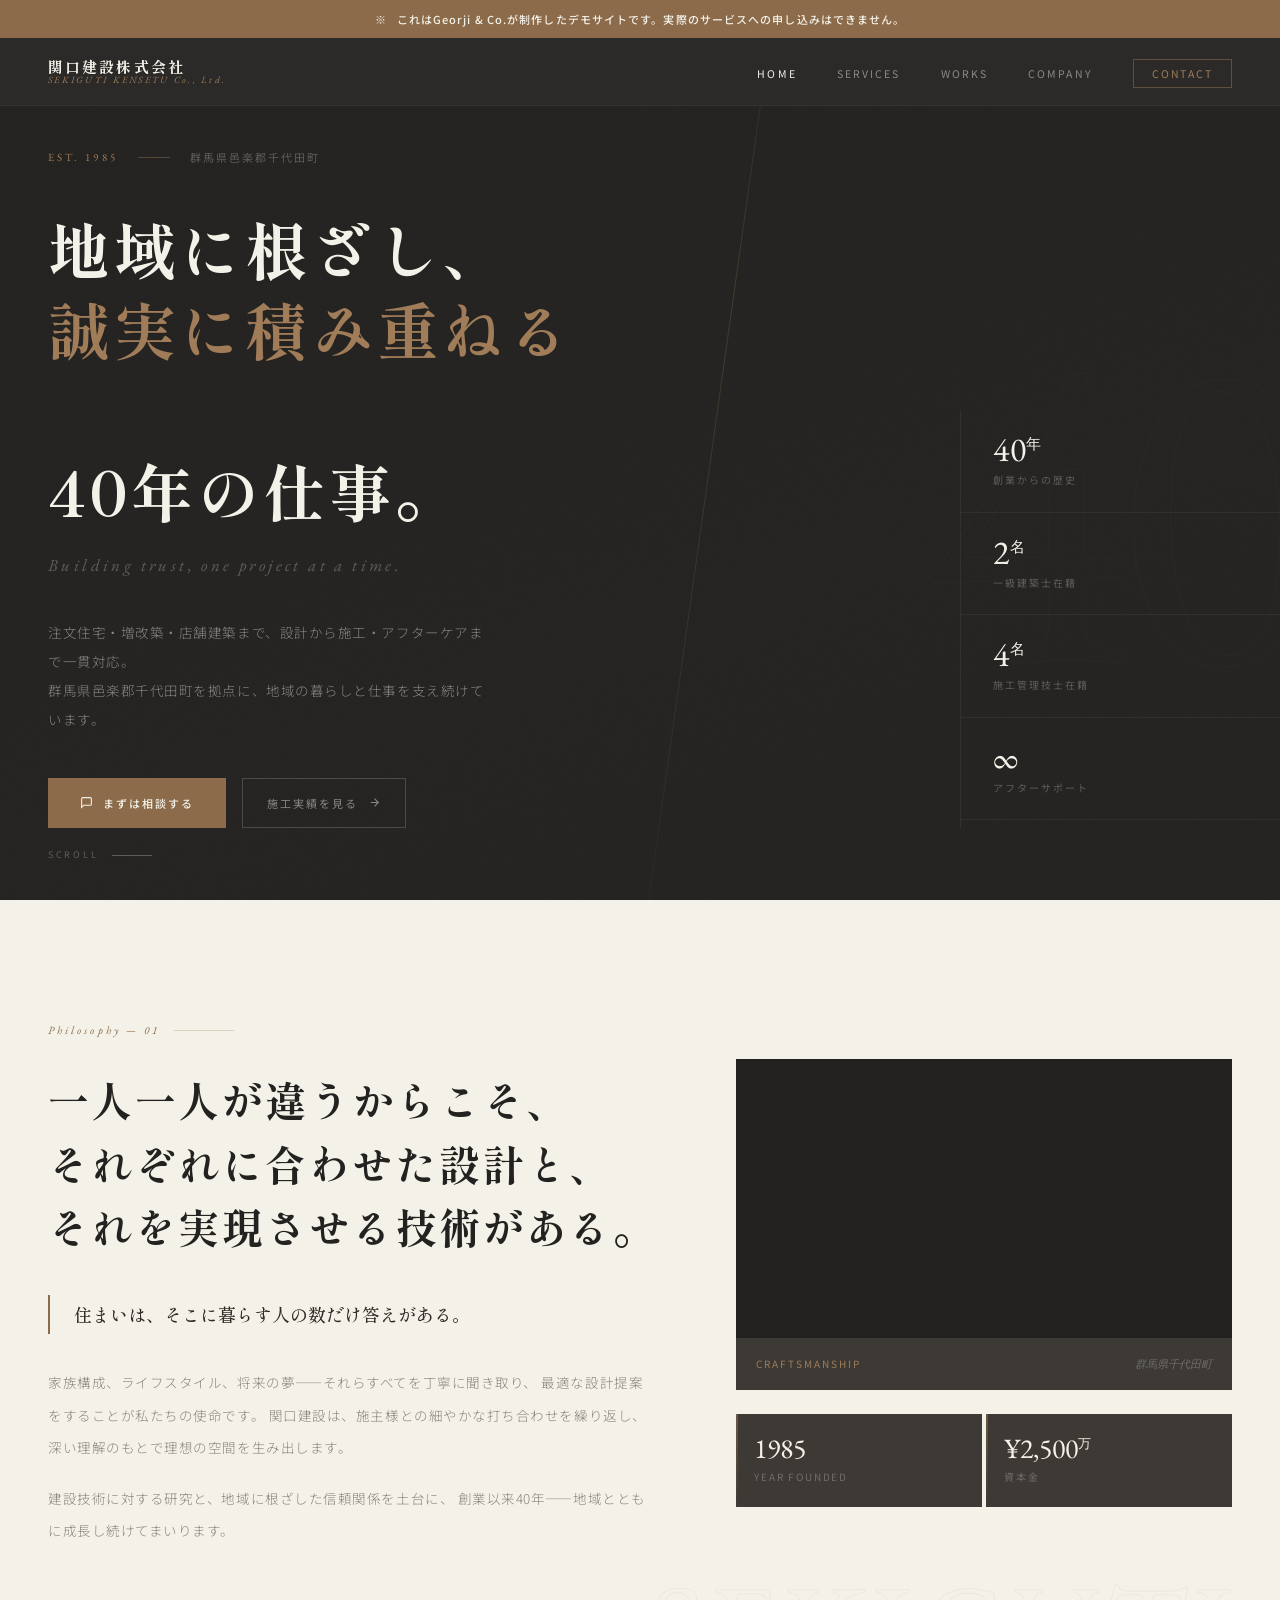
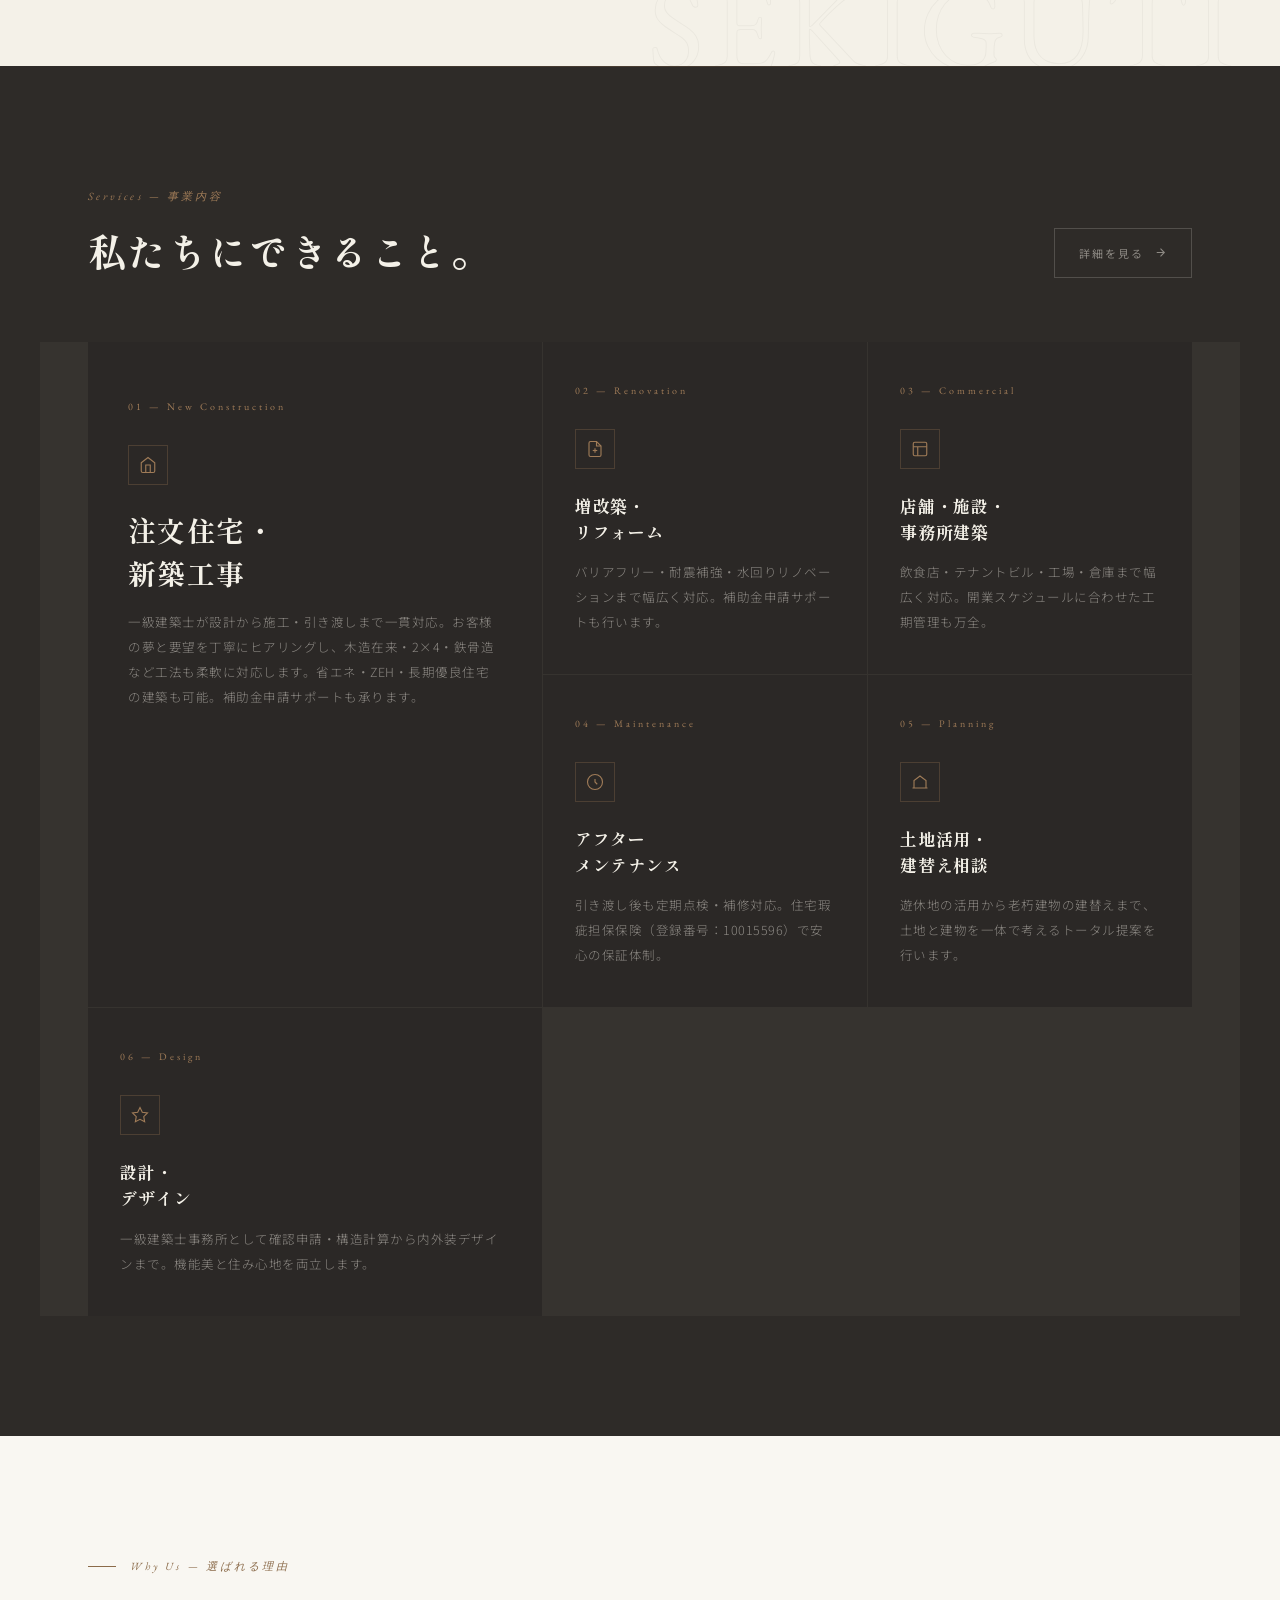
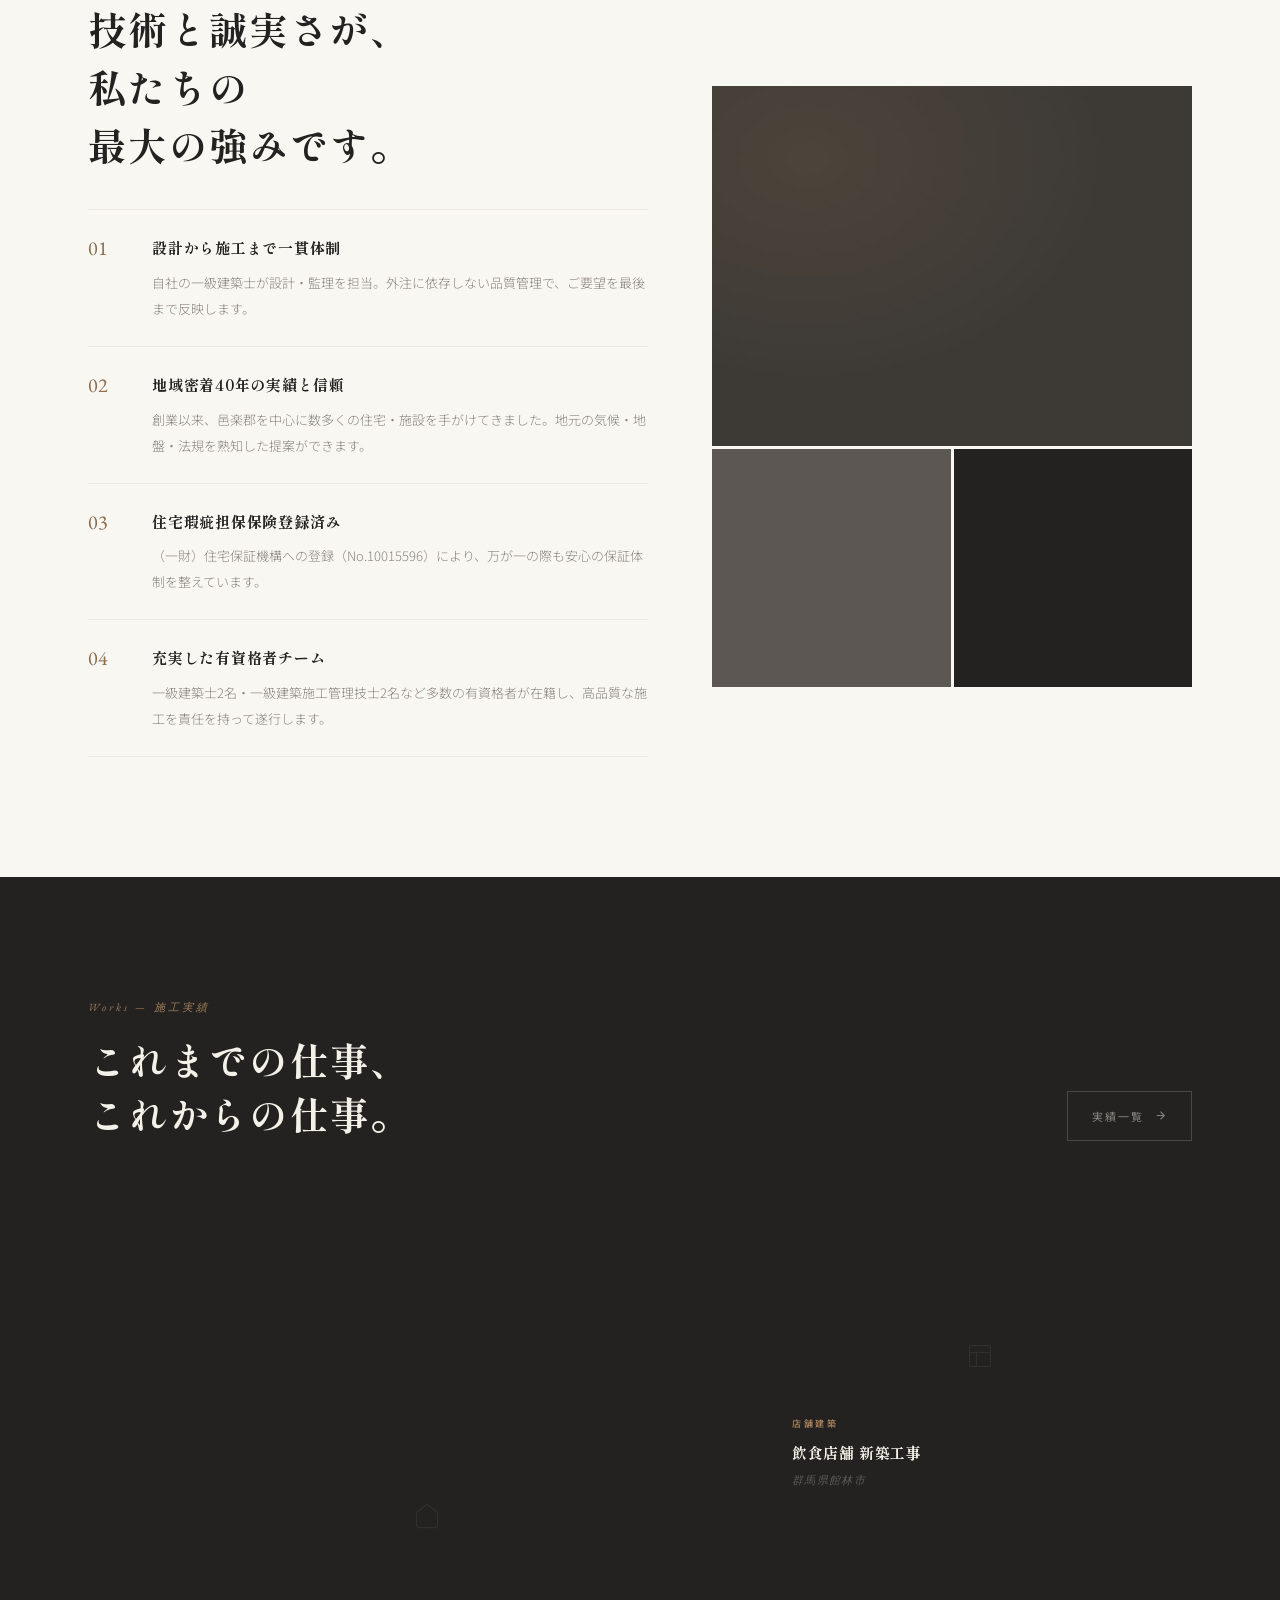
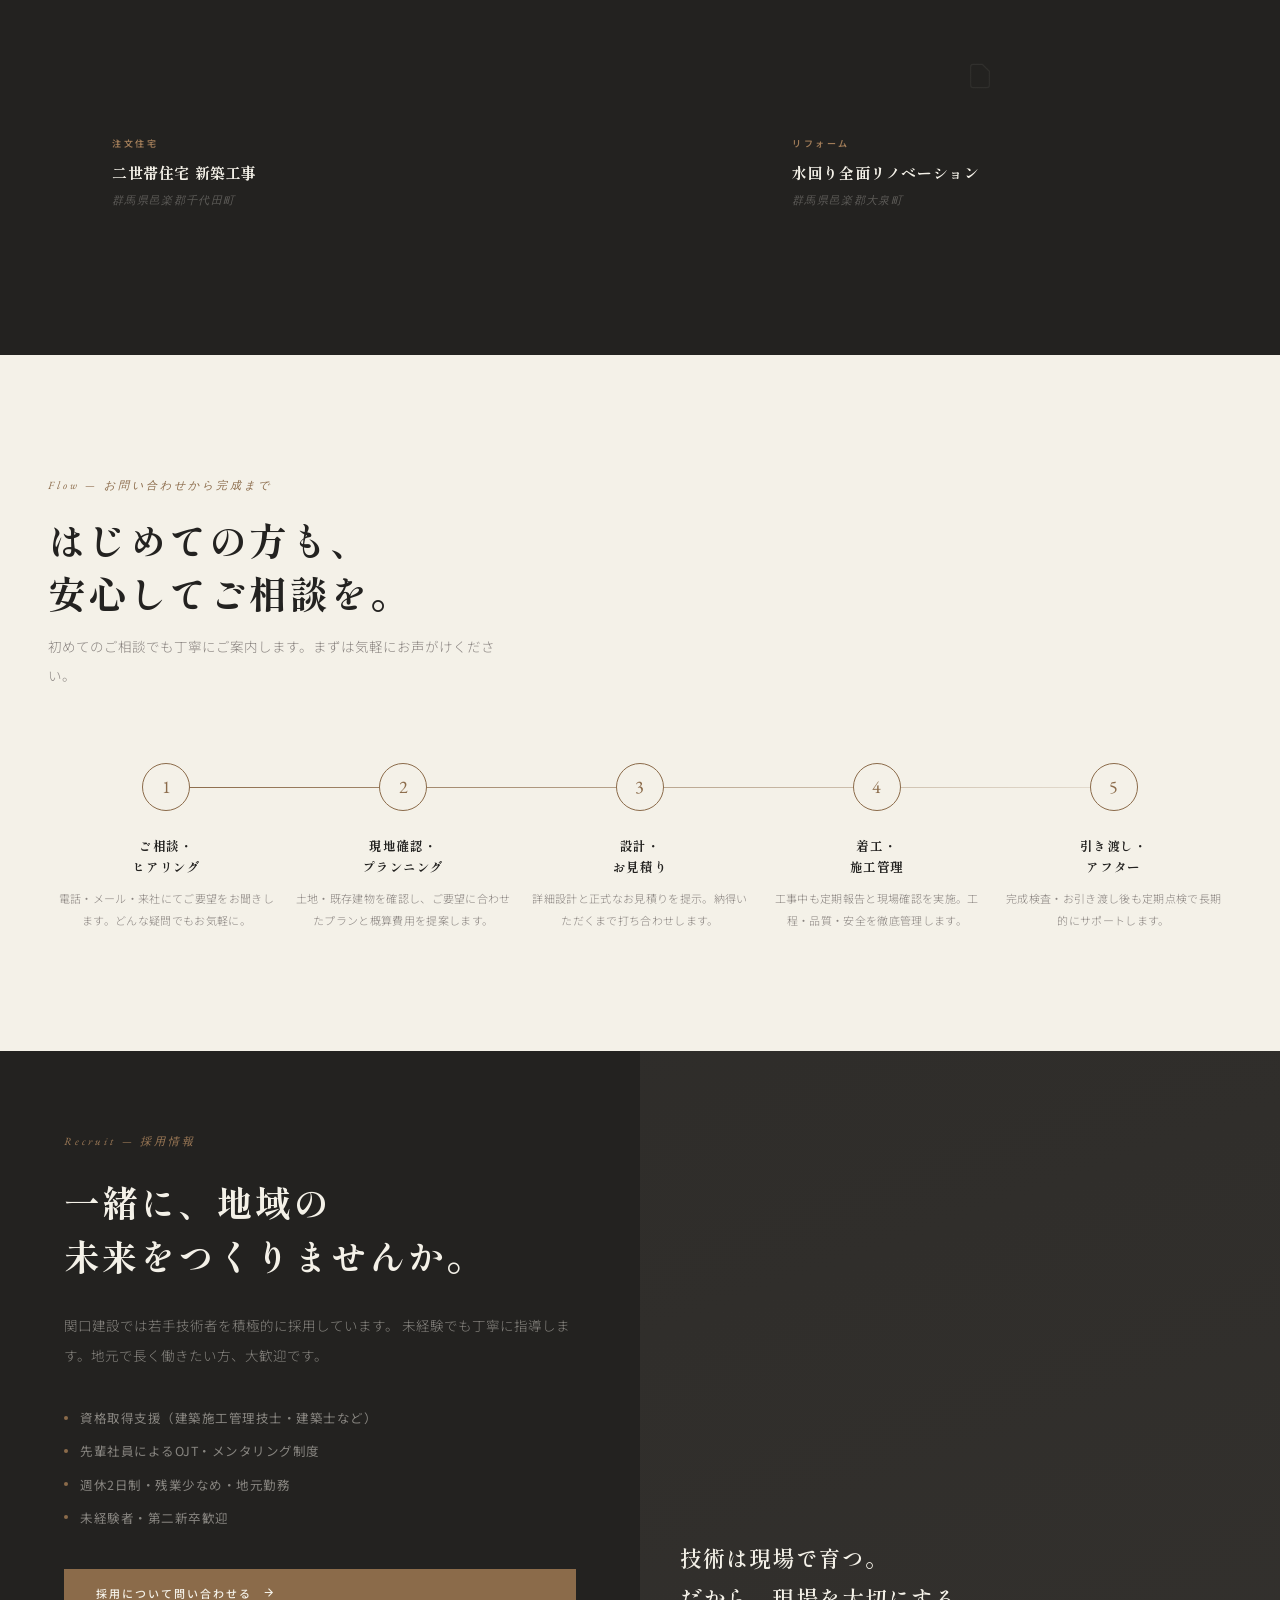
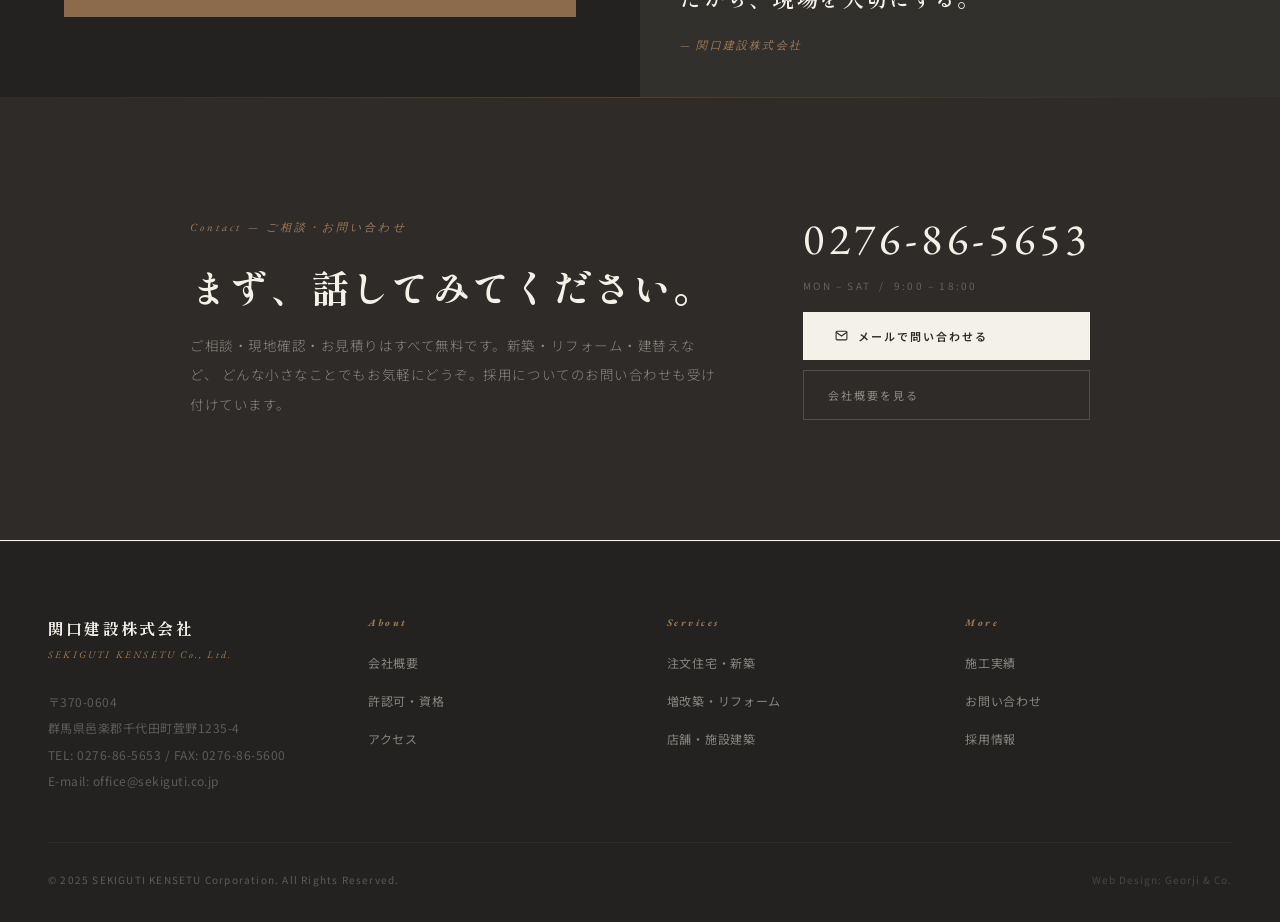
==== commit 9799c315: "Add files via upload" ====
--- a/index.html
+++ b/index.html
@@ -49,7 +49,8 @@
 
   <!-- ══ HERO ══════════════════════════════ -->
   <section class="hero">
-    <div class="hero-bg-num" aria-hidden="true">40</div>
+    <div class="hero-bg-img" aria-hidden="true" style="position:absolute;inset:0;background-image:url('https://images.unsplash.com/photo-1504307651254-35680f356dfd?w=1600&q=85&auto=format&fit=crop');background-size:cover;background-position:center;opacity:0.18;"></div>
+  <div class="hero-bg-num" aria-hidden="true">40</div>
     <div class="hero-line" aria-hidden="true"></div>
 
     <div class="hero-inner">
@@ -139,8 +140,8 @@
 
       <div class="manifesto-right fade-in">
         <div class="material-card">
-          <div class="material-card-main">
-            <span class="material-card-ph">Construction site — 現場写真準備中</span>
+          <div class="material-card-main" style="background-image:url('https://images.unsplash.com/photo-1590725140246-20acddc1ec6d?w=900&q=85&auto=format&fit=crop');background-size:cover;background-position:center;">
+            <span class="material-card-ph" style="display:none;"></span>
           </div>
           <div class="material-card-foot">
             <span class="material-card-label">Craftsmanship</span>
@@ -270,15 +271,15 @@
       </div>
 
       <div class="field-right">
-        <div class="field-img-main">
-          <span class="field-img-label">現場写真準備中 — Construction site</span>
+        <div class="field-img-main" style="background-image:url('https://images.unsplash.com/photo-1600585154526-990dced4db0d?w=900&q=85&auto=format&fit=crop');background-size:cover;background-position:center;">
+          <span class="field-img-label" style="display:none;"></span>
         </div>
         <div class="field-img-row">
-          <div class="field-img-sm">
-            <span class="field-img-sm-label">Steel</span>
-          </div>
-          <div class="field-img-sm">
-            <span class="field-img-sm-label">Concrete</span>
+          <div class="field-img-sm" style="background-image:url('https://images.unsplash.com/photo-1558618666-fcd25c85cd64?w=600&q=85&auto=format&fit=crop');background-size:cover;background-position:center;">
+            <span class="field-img-sm-label" style="display:none;"></span>
+          </div>
+          <div class="field-img-sm" style="background-image:url('https://images.unsplash.com/photo-1565793979729-bef5fed3a576?w=600&q=85&auto=format&fit=crop');background-size:cover;background-position:center;">
+            <span class="field-img-sm-label" style="display:none;"></span>
           </div>
         </div>
       </div>
@@ -302,10 +303,10 @@
 
     <div class="works-grid">
       <div class="work-card fade-in">
-        <div class="work-thumb wt-1">
+        <div class="work-thumb wt-1" style="background-image:url('https://images.unsplash.com/photo-1568605114967-8130f3a36994?w=900&q=85&auto=format&fit=crop');background-size:cover;background-position:center;">
           <div class="work-thumb-inner">
             <svg viewBox="0 0 24 24"><path d="M3 9l9-7 9 7v11a2 2 0 01-2 2H5a2 2 0 01-2-2z"/></svg>
-            Photo coming soon
+            
           </div>
         </div>
         <div class="work-overlay">
@@ -315,10 +316,10 @@
         </div>
       </div>
       <div class="work-card fade-in">
-        <div class="work-thumb wt-2">
+        <div class="work-thumb wt-2" style="background-image:url('https://images.unsplash.com/photo-1486325212027-8081e485255e?w=700&q=85&auto=format&fit=crop');background-size:cover;background-position:center;">
           <div class="work-thumb-inner">
             <svg viewBox="0 0 24 24"><rect x="3" y="3" width="18" height="18" rx="2"/><path d="M3 9h18M9 21V9"/></svg>
-            Photo coming soon
+            
           </div>
         </div>
         <div class="work-overlay">
@@ -328,10 +329,10 @@
         </div>
       </div>
       <div class="work-card fade-in">
-        <div class="work-thumb wt-3">
+        <div class="work-thumb wt-3" style="background-image:url('https://images.unsplash.com/photo-1484154218962-a197022b5858?w=700&q=85&auto=format&fit=crop');background-size:cover;background-position:center;">
           <div class="work-thumb-inner">
             <svg viewBox="0 0 24 24"><path d="M14 2H6a2 2 0 00-2 2v16a2 2 0 002 2h12a2 2 0 002-2V8z"/></svg>
-            Photo coming soon
+            
           </div>
         </div>
         <div class="work-overlay">
@@ -415,7 +416,7 @@
         <svg width="13" height="13" viewBox="0 0 24 24" stroke="currentColor" fill="none" stroke-width="2"><path d="M5 12h14M12 5l7 7-7 7"/></svg>
       </a>
     </div>
-    <div class="recruit-right">
+    <div class="recruit-right" style="background-image:url('https://images.unsplash.com/photo-1560472354-b33ff0c44a43?w=900&q=85&auto=format&fit=crop');background-size:cover;background-position:center;">
       <div class="recruit-right-quote">
         <p>技術は現場で育つ。<br>だから、現場を大切にする。</p>
         <small>— 関口建設株式会社</small>
--- a/style.css
+++ b/style.css
@@ -233,9 +233,10 @@
   content: '';
   position: absolute;
   inset: 0;
-  background-image: url("data:image/svg+xml,%3Csvg xmlns='http://www.w3.org/2000/svg' width='300' height='300'%3E%3Cfilter id='n' x='0' y='0'%3E%3CfeTurbulence type='fractalNoise' baseFrequency='0.75' numOctaves='4' stitchTiles='stitch'/%3E%3CfeColorMatrix type='saturate' values='0'/%3E%3C/filter%3E%3Crect width='300' height='300' filter='url(%23n)' opacity='0.06'/%3E%3C/svg%3E");
-  background-size: 300px 300px;
-  opacity: 1;
+  background:
+    linear-gradient(160deg, rgba(35,34,32,0.75) 0%, rgba(35,34,32,0.5) 60%, rgba(35,34,32,0.65) 100%),
+    url("data:image/svg+xml,%3Csvg xmlns='http://www.w3.org/2000/svg' width='300' height='300'%3E%3Cfilter id='n' x='0' y='0'%3E%3CfeTurbulence type='fractalNoise' baseFrequency='0.75' numOctaves='4' stitchTiles='stitch'/%3E%3CfeColorMatrix type='saturate' values='0'/%3E%3C/filter%3E%3Crect width='300' height='300' filter='url(%23n)' opacity='0.06'/%3E%3C/svg%3E");
+  background-size: cover, 300px 300px;
   pointer-events: none;
   z-index: 1;
 }
@@ -988,15 +989,17 @@
 .work-overlay {
   position: absolute;
   inset: 0;
-  background: linear-gradient(to top, rgba(35,34,32,0.88) 0%, transparent 50%);
+  background: linear-gradient(to top, rgba(35,34,32,0.82) 0%, rgba(35,34,32,0.1) 55%, transparent 100%);
   display: flex;
   flex-direction: column;
   justify-content: flex-end;
   padding: 24px;
-  opacity: 0;
-  transition: opacity 0.4s var(--ease);
-}
-.work-card:hover .work-overlay { opacity: 1; }
+  opacity: 1;
+  transition: background 0.4s var(--ease);
+}
+.work-card:hover .work-overlay {
+  background: linear-gradient(to top, rgba(35,34,32,0.92) 0%, rgba(35,34,32,0.3) 60%, transparent 100%);
+}
 .work-cat {
   font-size: 9px;
   font-weight: 600;
@@ -1206,9 +1209,10 @@
   content: '';
   position: absolute;
   inset: 0;
-  background:
-    radial-gradient(ellipse at 25% 25%, rgba(139,107,74,0.2), transparent 55%),
-    radial-gradient(ellipse at 75% 75%, rgba(35,34,32,0.5), transparent 60%);
+  background: linear-gradient(160deg,
+    rgba(35,34,32,0.55) 0%,
+    rgba(35,34,32,0.4) 100%);
+  z-index: 0;
 }
 .recruit-right-quote {
   position: relative;
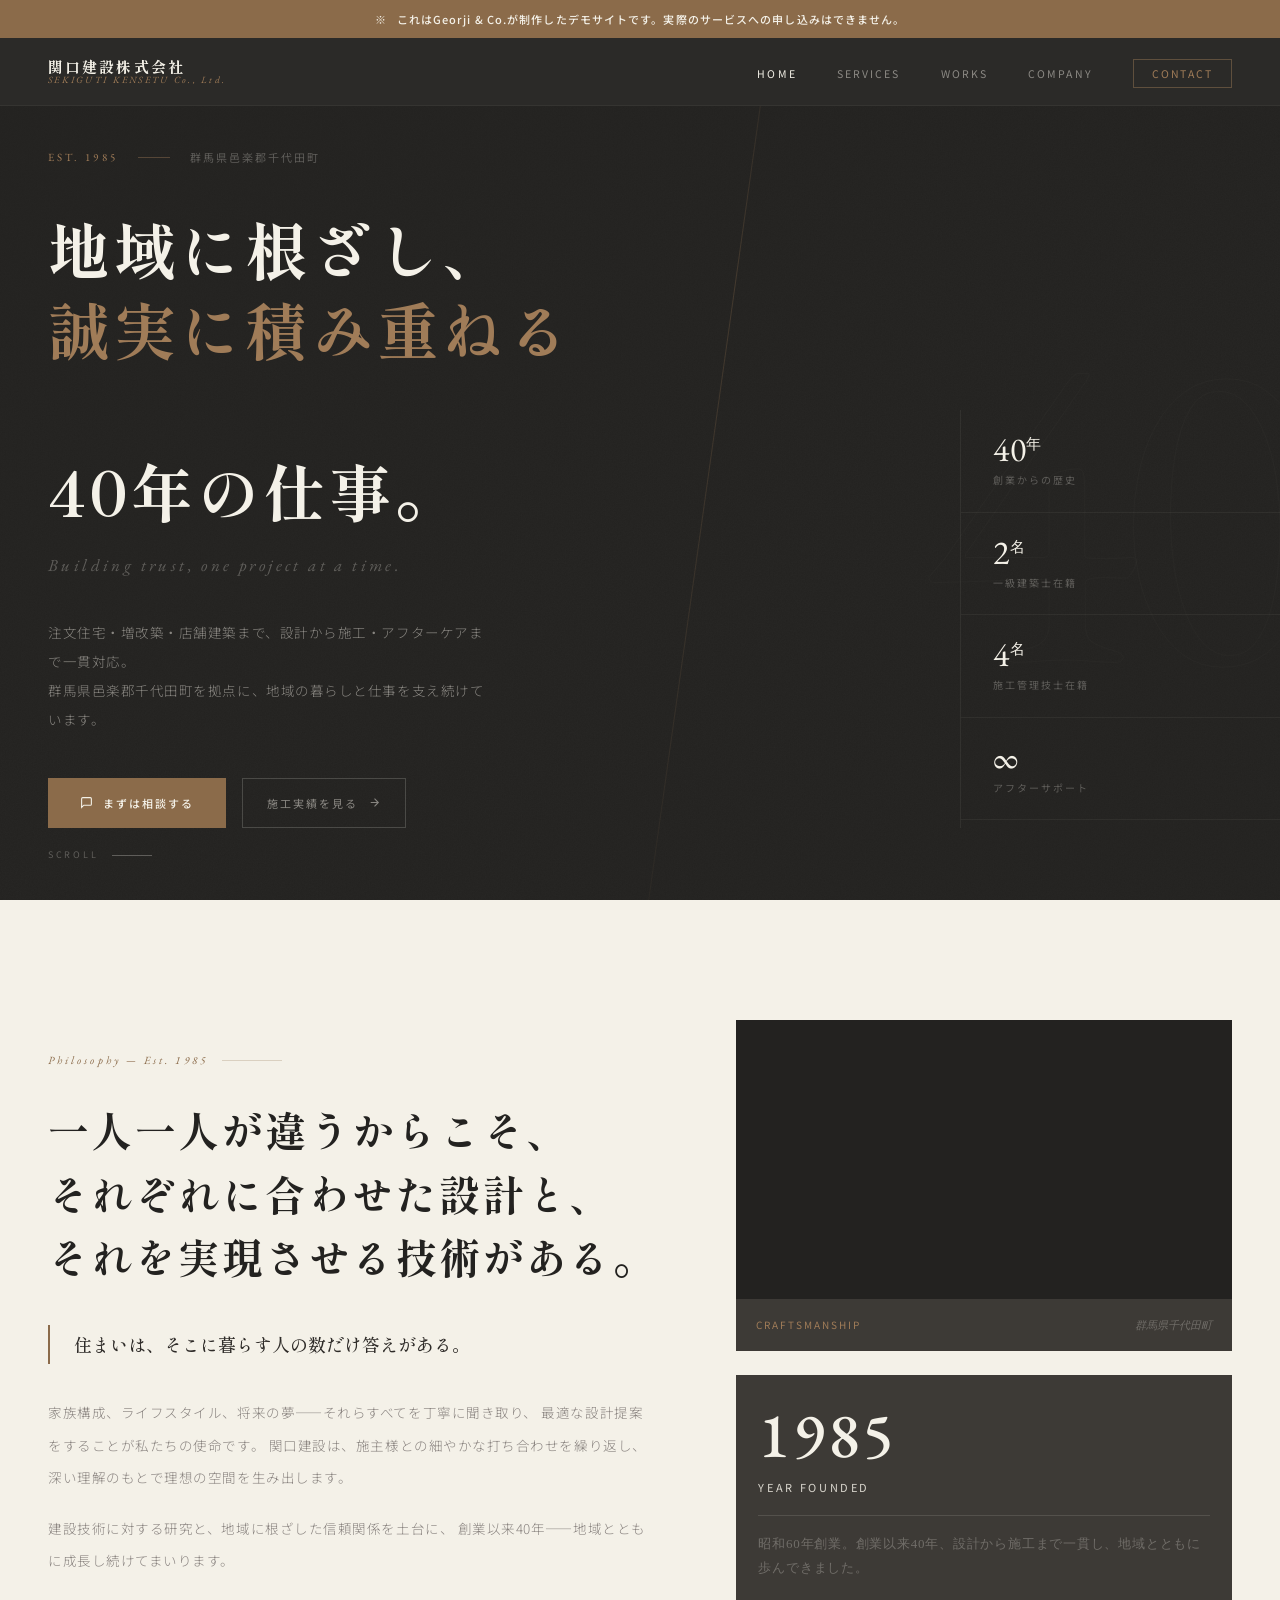
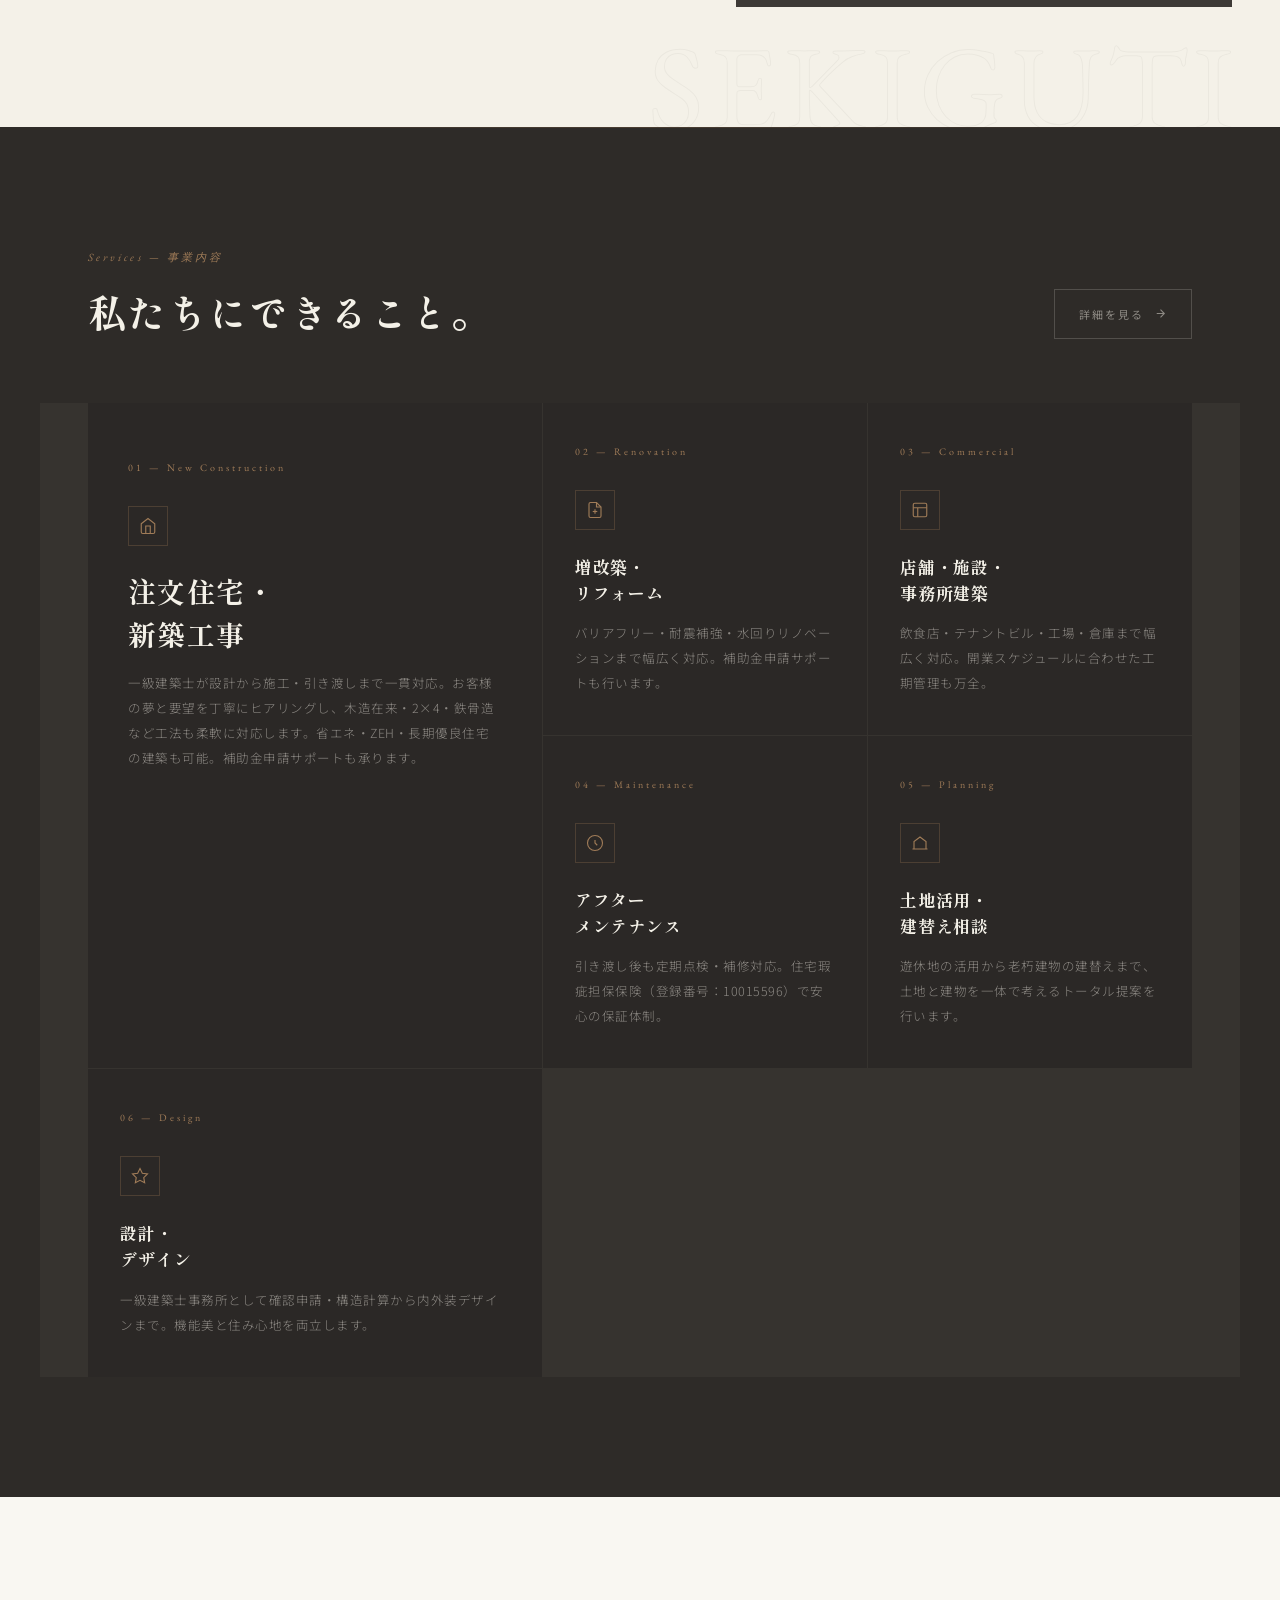
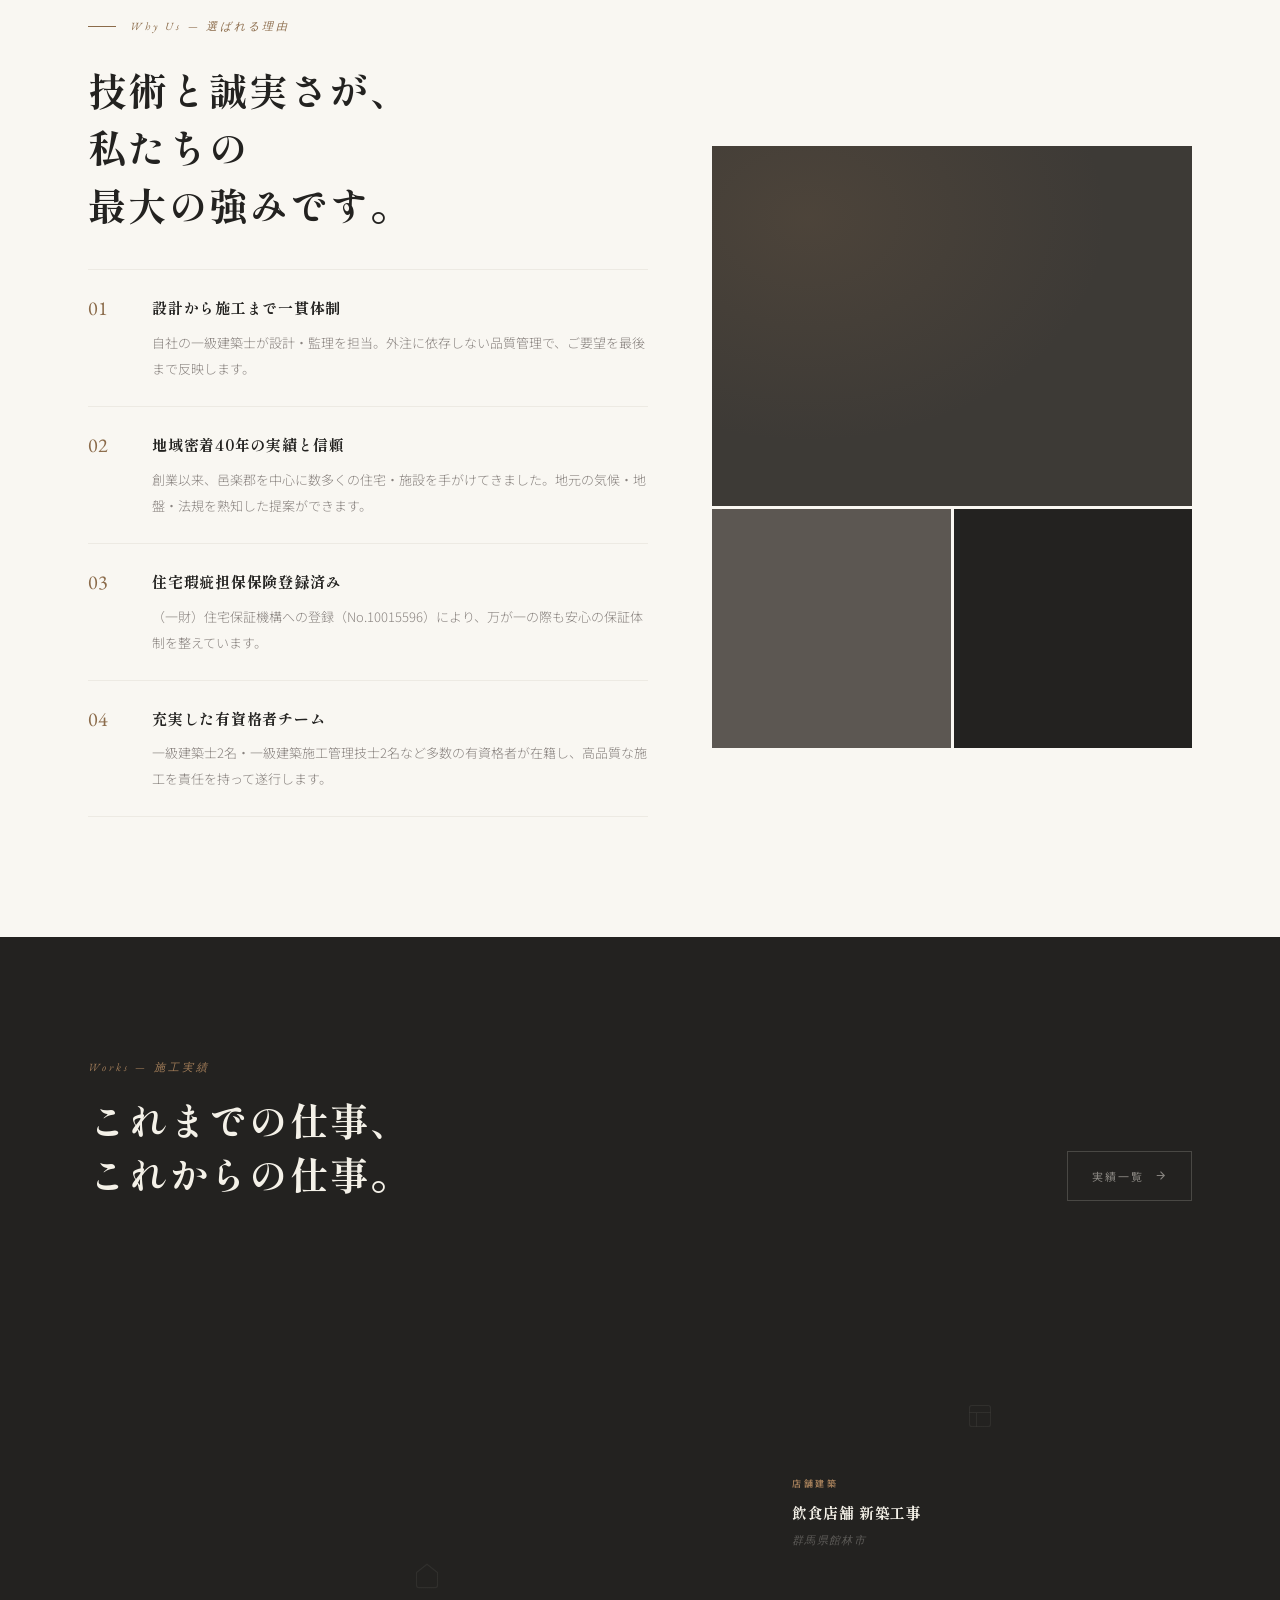
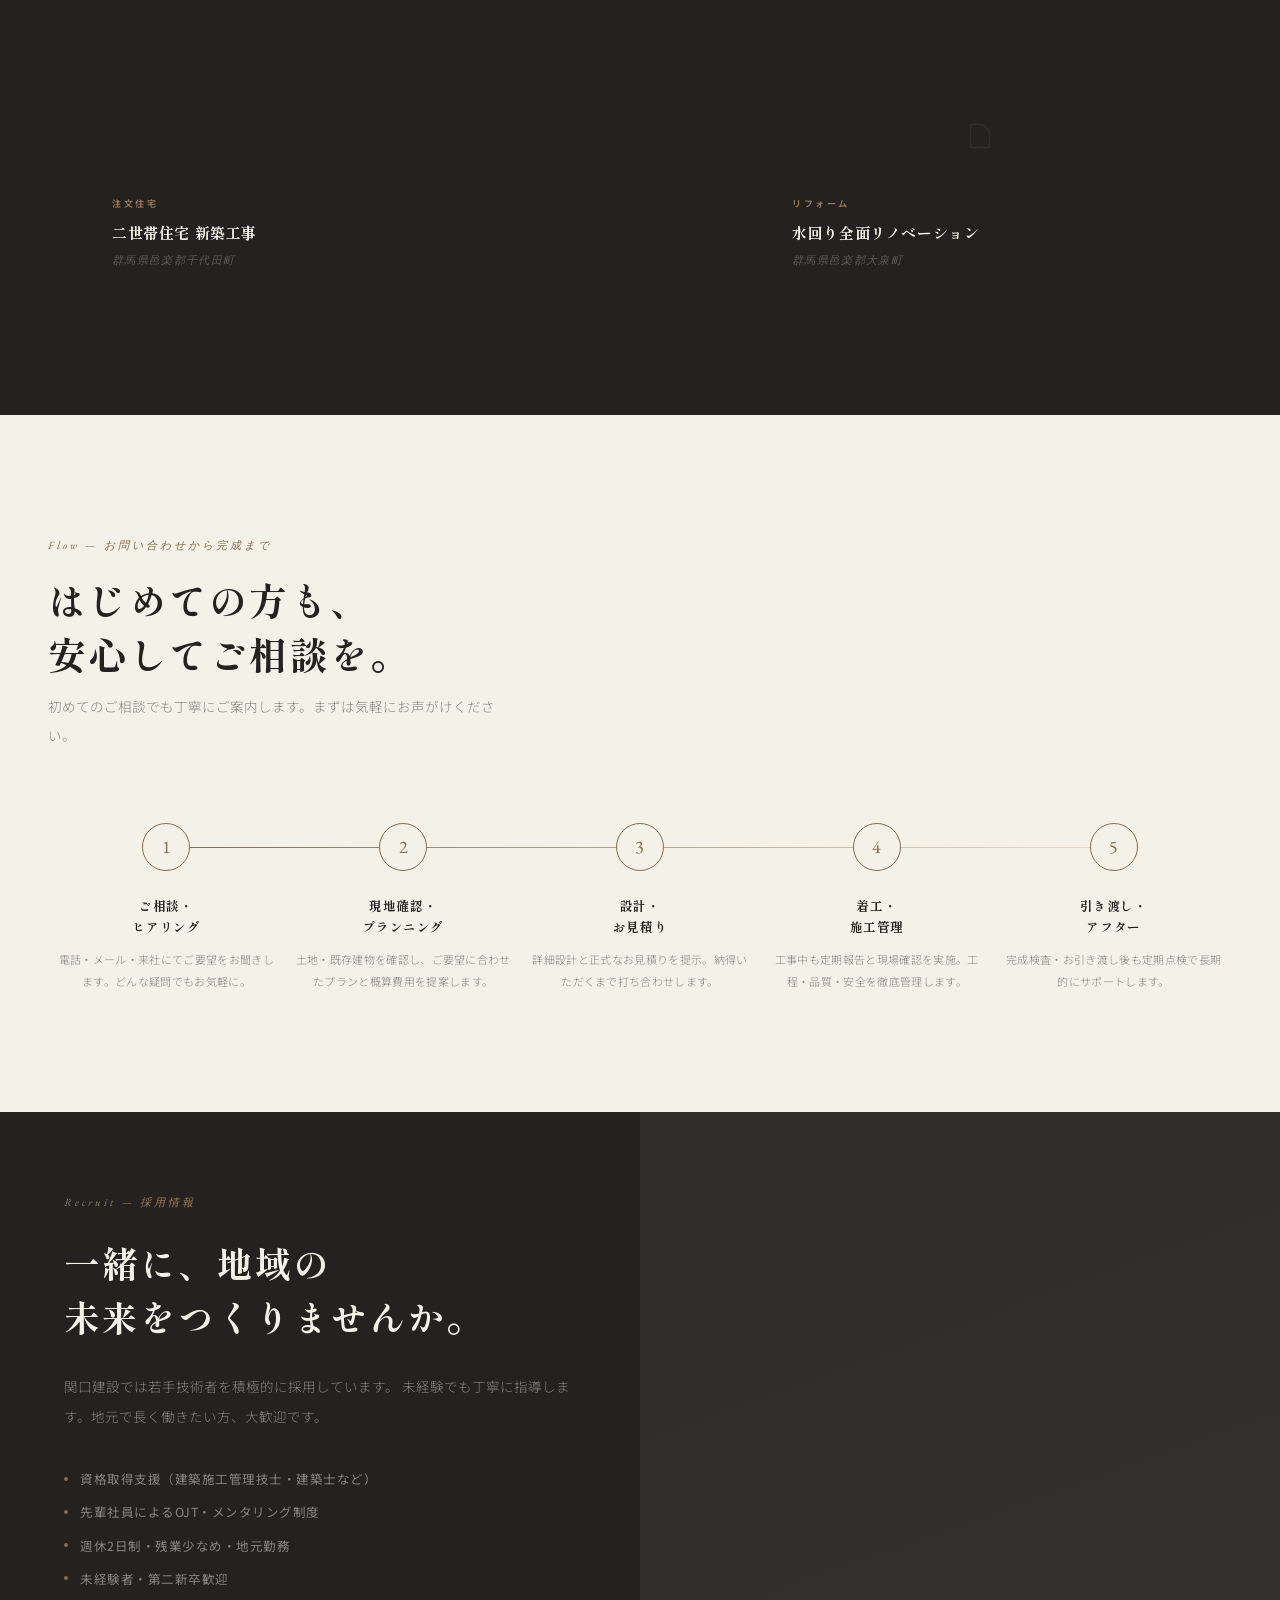
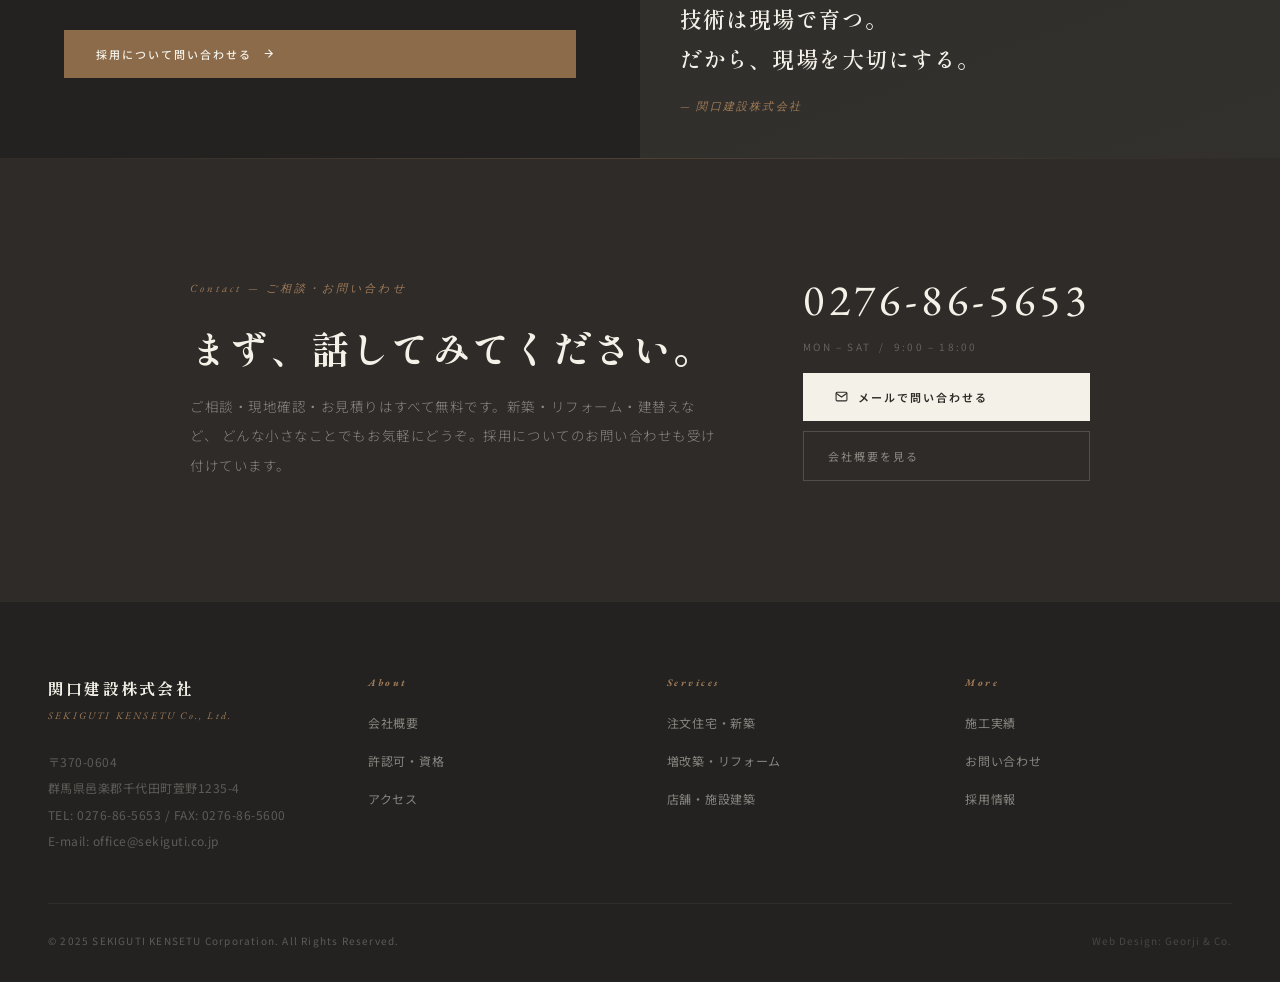
==== commit 14a00094: "Add files via upload" ====
--- a/index.html
+++ b/index.html
@@ -115,7 +115,7 @@
   <section class="manifesto">
     <div class="manifesto-inner">
       <div class="manifesto-left fade-in">
-        <div class="manifesto-index">Philosophy — 01</div>
+        <div class="manifesto-index">Philosophy — Est. 1985</div>
         <h2 class="manifesto-title">
           一人一人が違うからこそ、<br>
           それぞれに合わせた設計と、<br>
@@ -148,14 +148,11 @@
             <span class="material-card-sub">群馬県千代田町</span>
           </div>
         </div>
-        <div class="material-mini">
-          <div class="material-mini-item">
-            <div class="material-mini-num">1985<sup></sup></div>
+        <div class="material-mini material-mini--heritage">
+          <div class="material-mini-item material-mini-item--featured">
+            <div class="material-mini-num">1985</div>
             <div class="material-mini-label">Year Founded</div>
-          </div>
-          <div class="material-mini-item">
-            <div class="material-mini-num">¥2,500<sup>万</sup></div>
-            <div class="material-mini-label">資本金</div>
+            <p class="material-mini-desc">昭和60年創業。創業以来40年、設計から施工まで一貫し、地域とともに歩んできました。</p>
           </div>
         </div>
       </div>
--- a/style.css
+++ b/style.css
@@ -633,6 +633,38 @@
   font-size: 10px;
   letter-spacing: 0.18em;
   text-transform: uppercase;
+  color: var(--text-on-dark-muted);
+}
+.material-mini--heritage {
+  grid-template-columns: 1fr;
+}
+.material-mini-item--featured {
+  padding: 28px 22px 26px;
+}
+.material-mini-item--featured::before {
+  width: 3px;
+  opacity: 0.85;
+  background: linear-gradient(to bottom, var(--rust), var(--earth), transparent 85%);
+}
+.material-mini-item--featured .material-mini-num {
+  font-size: clamp(44px, 7vw, 64px);
+  font-weight: 500;
+  letter-spacing: 0.04em;
+  margin-bottom: 10px;
+}
+.material-mini-item--featured .material-mini-label {
+  font-size: 11px;
+  letter-spacing: 0.24em;
+  color: rgba(244, 241, 232, 0.85);
+}
+.material-mini-desc {
+  margin: 18px 0 0;
+  padding-top: 16px;
+  border-top: 1px solid rgba(244, 241, 232, 0.12);
+  font-family: var(--ff-min);
+  font-size: 13px;
+  line-height: 1.85;
+  letter-spacing: 0.06em;
   color: var(--text-on-dark-muted);
 }
 
@@ -1840,6 +1872,7 @@
 
   .manifesto-inner { grid-template-columns: 1fr; }
   .material-mini { grid-template-columns: 1fr 1fr; }
+  .material-mini--heritage { grid-template-columns: 1fr; }
 
   .access-inner { grid-template-columns: 1fr; gap: 40px; }
   .contact-methods { grid-template-columns: 1fr; }
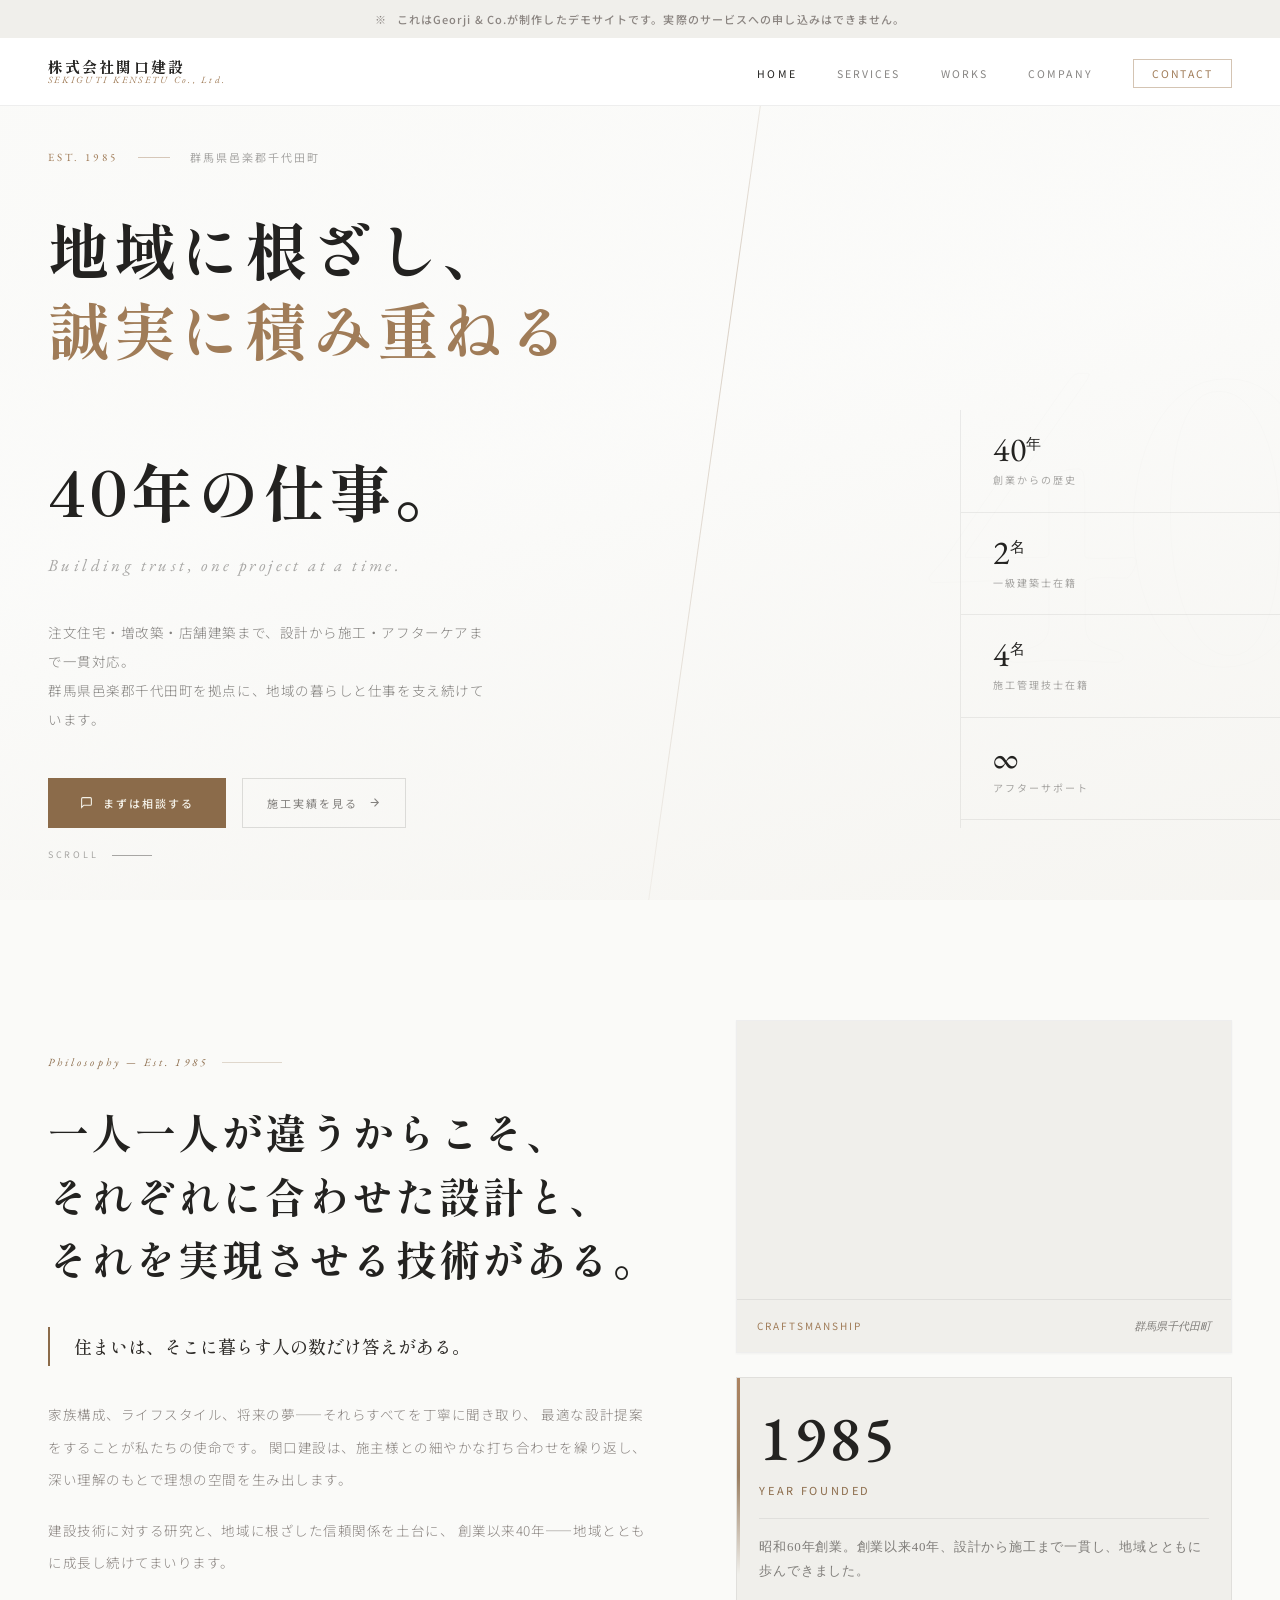
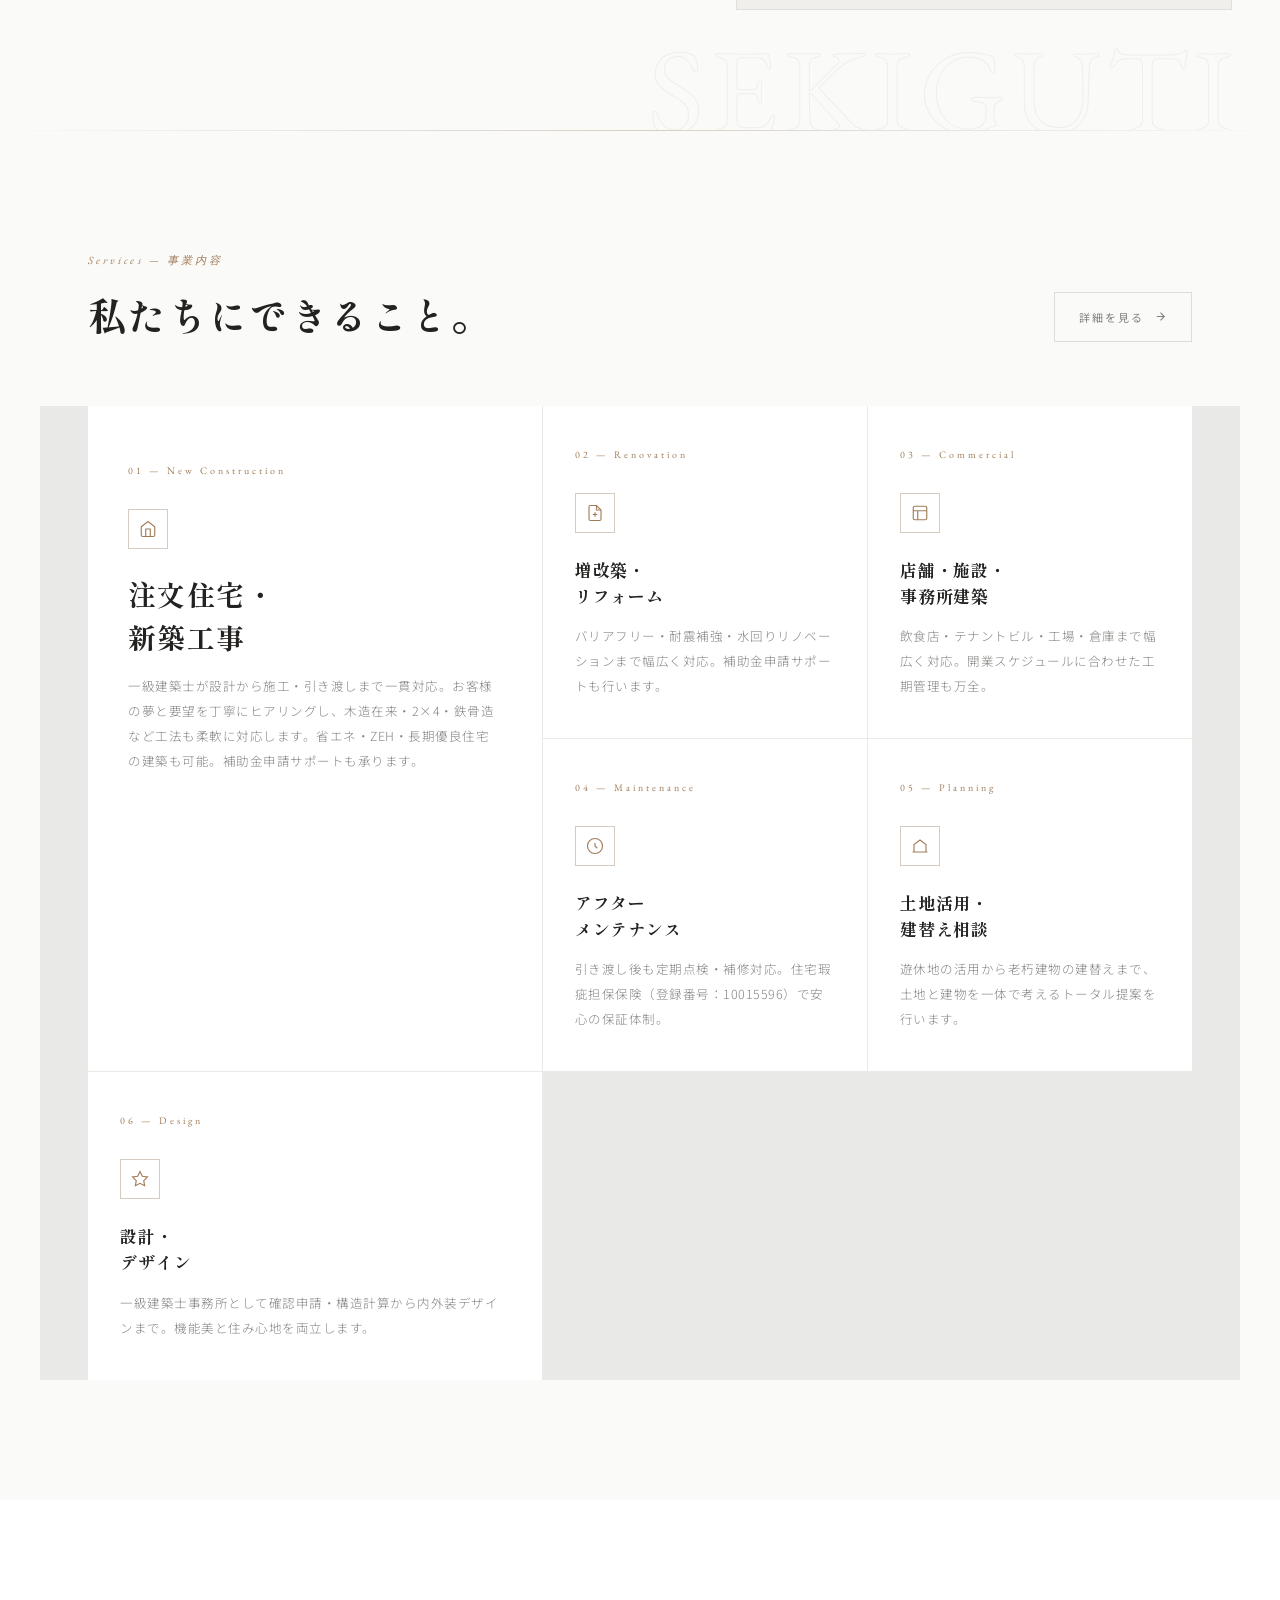
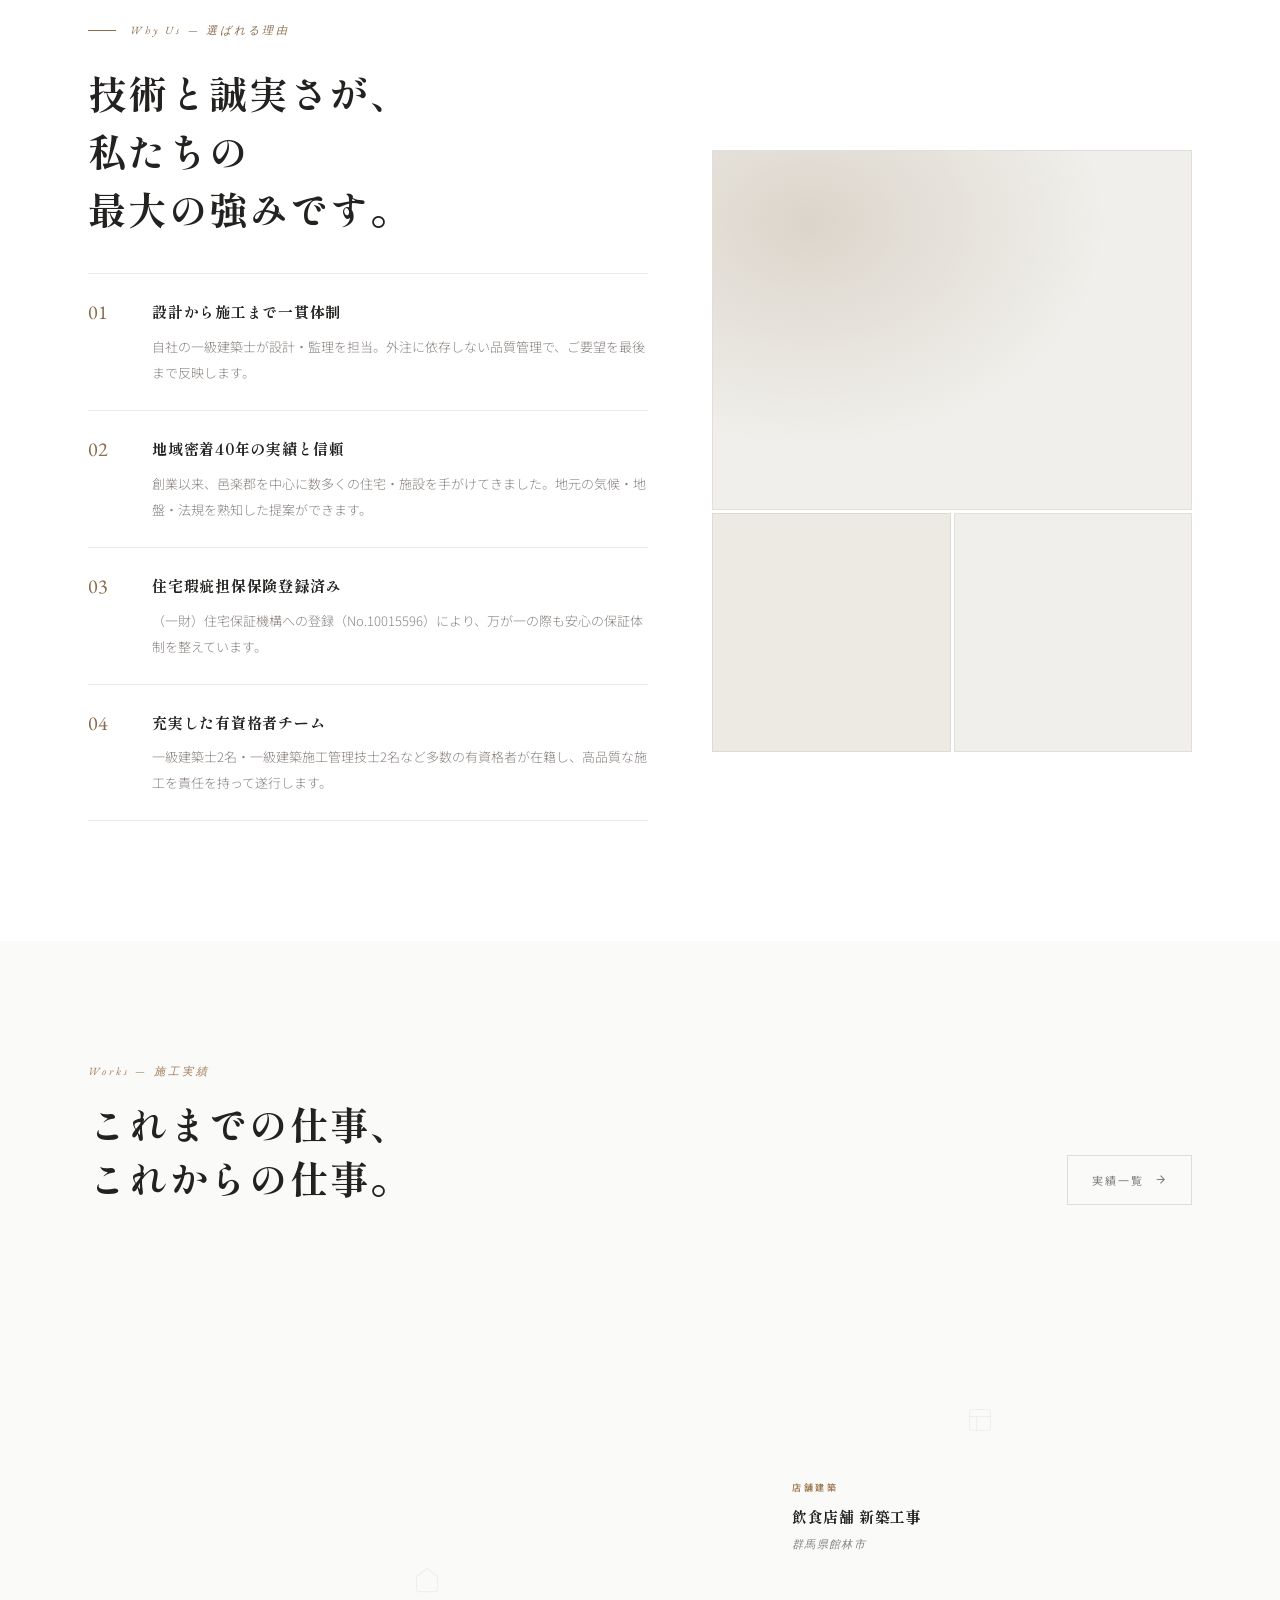
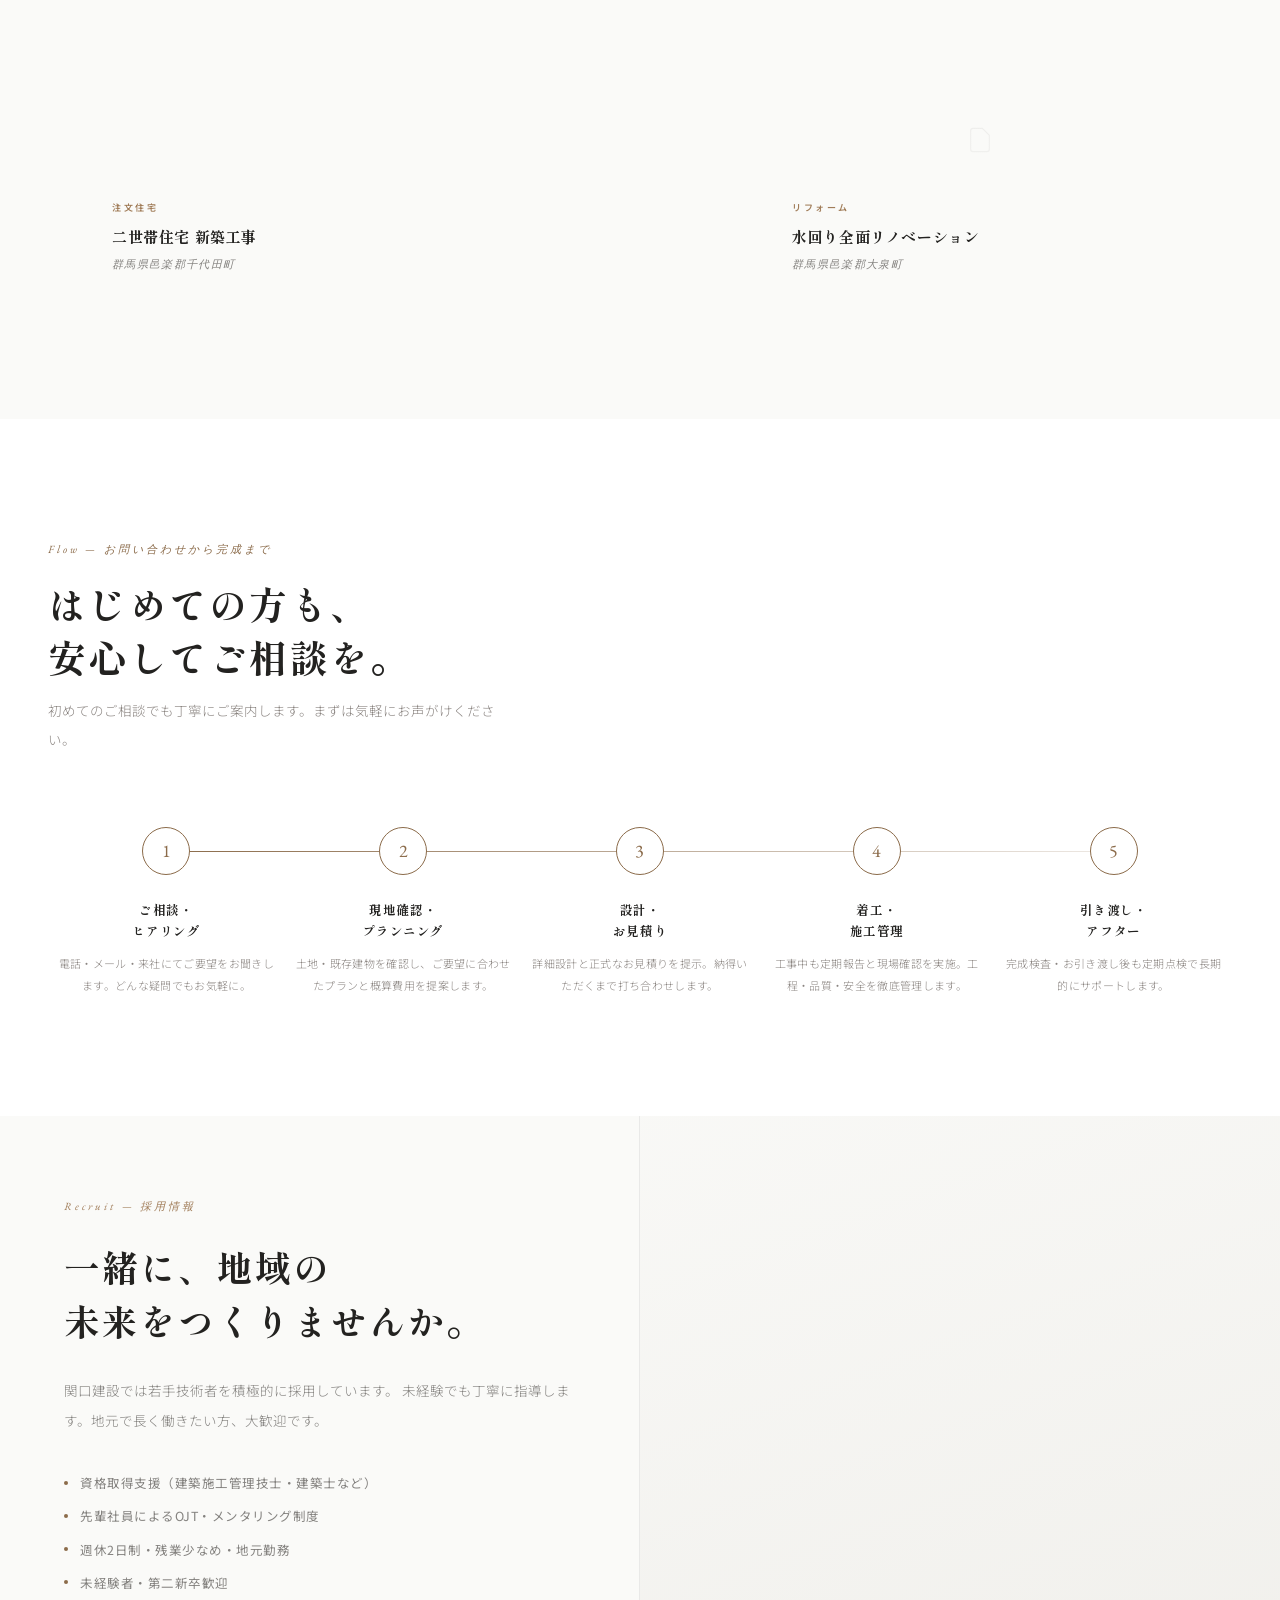
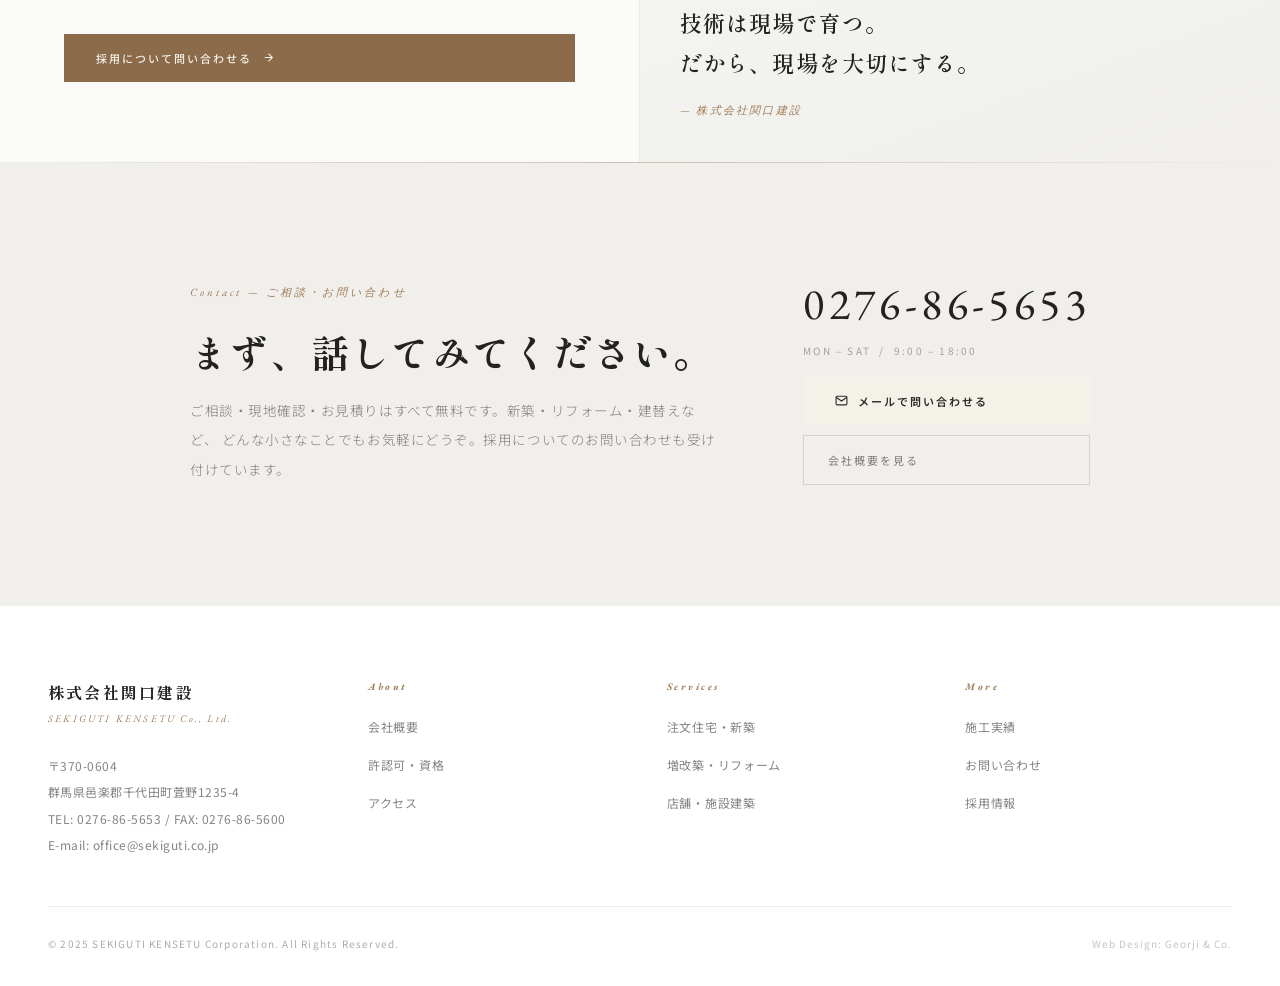
==== commit 61a63f4b: "Add files via upload" ====
--- a/index.html
+++ b/index.html
@@ -3,10 +3,10 @@
 <head>
 <meta charset="UTF-8">
 <meta name="viewport" content="width=device-width, initial-scale=1.0">
-<meta name="description" content="関口建設株式会社は群馬県邑楽郡千代田町を拠点に1985年創業。注文住宅・増改築・店舗建築を設計から施工まで一貫対応。一級建築士事務所登録。地域とともに40年。">
-<meta property="og:title" content="関口建設株式会社 | 群馬県千代田町の建設会社">
+<meta name="description" content="株式会社関口建設は群馬県邑楽郡千代田町を拠点に1985年創業。注文住宅・増改築・店舗建築を設計から施工まで一貫対応。一級建築士事務所登録。地域とともに40年。">
+<meta property="og:title" content="株式会社関口建設 | 群馬県千代田町の建設会社">
 <meta property="og:type" content="website">
-<title>関口建設株式会社 | 群馬県千代田町の建設・注文住宅</title>
+<title>株式会社関口建設 | 群馬県千代田町の建設・注文住宅</title>
 <link rel="canonical" href="https://sekiguti.co.jp/">
 <link rel="stylesheet" href="style.css">
 </head>
@@ -18,7 +18,7 @@
 
 <header class="site-header">
   <a href="index.html" class="site-logo">
-    <span class="logo-ja">関口建設株式会社</span>
+    <span class="logo-ja">株式会社関口建設</span>
     <span class="logo-en">SEKIGUTI KENSETU Co., Ltd.</span>
   </a>
   <nav aria-label="メインナビゲーション">
@@ -49,7 +49,7 @@
 
   <!-- ══ HERO ══════════════════════════════ -->
   <section class="hero">
-    <div class="hero-bg-img" aria-hidden="true" style="position:absolute;inset:0;background-image:url('https://images.unsplash.com/photo-1504307651254-35680f356dfd?w=1600&q=85&auto=format&fit=crop');background-size:cover;background-position:center;opacity:0.18;"></div>
+    <div class="hero-bg-img" aria-hidden="true" style="position:absolute;inset:0;background-image:url('https://images.unsplash.com/photo-1504307651254-35680f356dfd?w=1600&q=85&auto=format&fit=crop');background-size:cover;background-position:center;opacity:0.26;"></div>
   <div class="hero-bg-num" aria-hidden="true">40</div>
     <div class="hero-line" aria-hidden="true"></div>
 
@@ -416,7 +416,7 @@
     <div class="recruit-right" style="background-image:url('https://images.unsplash.com/photo-1560472354-b33ff0c44a43?w=900&q=85&auto=format&fit=crop');background-size:cover;background-position:center;">
       <div class="recruit-right-quote">
         <p>技術は現場で育つ。<br>だから、現場を大切にする。</p>
-        <small>— 関口建設株式会社</small>
+        <small>— 株式会社関口建設</small>
       </div>
     </div>
   </section>
@@ -454,7 +454,7 @@
   <div class="footer-inner">
     <div class="footer-top">
       <div class="footer-brand">
-        <div class="logo-ja">関口建設株式会社</div>
+        <div class="logo-ja">株式会社関口建設</div>
         <div class="logo-en">SEKIGUTI KENSETU Co., Ltd.</div>
         <address class="footer-address">
           〒370-0604<br>
--- a/style.css
+++ b/style.css
@@ -1,21 +1,12 @@
 /* ============================================
-   関口建設株式会社 — style.css
+   株式会社関口建設 — style.css
    "職人の哲学 / The Philosophy of Craft"
 
-   Color System — 素材から引き出した色
-   ─────────────────────────────────────────
-   --graphite:   #232220   深い黒鉛
-   --charcoal:   #2e2b28   炭
-   --steel:      #3d3a36   鉄
-   --concrete:   #5c5752   コンクリート
-   --warm-gray:  #8a8480   温灰
-   --paper:      #edeae3   和紙
-   --parchment:  #f4f1e8   皮紙
-   --offwhite:   #f9f7f2   白練
-   --earth:      #8b6b4a   土
-   --clay:       #a07c58   陶土
-   --iron:       #6b7c7a   錆鉄
-   ─────────────────────────────────────────
+   Light-first UI — 白・淡いグレーを基調、earth/clay で締め
+   Base: --surface-page / --surface-elevated / --surface-muted
+   Ink: --graphite / --charcoal + --text-muted-on-light
+   Accent: --earth / --clay（ボタン・ライン・イタリック）
+   Legacy dark tokens（--graphite 名義の黒系）は名称互換のまま残置
    Font: Shippori Mincho + EB Garamond + Noto Sans JP
 ============================================ */
 
@@ -48,6 +39,16 @@
   --text-on-dark-dim:   rgba(244,241,232,0.48);
   --text-on-dark-muted: rgba(244,241,232,0.28);
 
+  /* 白基調 UI — surfaces & ink */
+  --surface-page:     #fafaf8;
+  --surface-elevated: #ffffff;
+  --surface-muted:    #f0efeb;
+  --border-light:     rgba(46, 43, 40, 0.08);
+  --border-medium:    rgba(46, 43, 40, 0.14);
+  --text-muted-on-light: rgba(46, 43, 40, 0.58);
+  --text-dim-on-light:   rgba(46, 43, 40, 0.40);
+  --rust: #a07048;
+
   --ff-min:  'Shippori Mincho', serif;
   --ff-gara: 'EB Garamond', serif;
   --ff-sans: 'Noto Sans JP', sans-serif;
@@ -66,7 +67,7 @@
   font-size: 15px;
   line-height: 1.85;
   color: var(--charcoal);
-  background: var(--offwhite);
+  background: var(--surface-page);
   -webkit-font-smoothing: antialiased;
 }
 img { max-width: 100%; display: block; }
@@ -77,8 +78,8 @@
   position: fixed;
   top: 0; left: 0; right: 0;
   height: var(--demo-h);
-  background: var(--earth);
-  color: var(--parchment);
+  background: var(--surface-muted);
+  color: var(--warm-gray);
   font-size: 11px;
   font-weight: 500;
   letter-spacing: 0.1em;
@@ -95,7 +96,7 @@
   top: var(--demo-h);
   left: 0; right: 0;
   height: var(--header-h);
-  background: rgba(35,34,32,0.96);
+  background: rgba(255,255,255,0.94);
   backdrop-filter: blur(20px);
   -webkit-backdrop-filter: blur(20px);
   display: flex;
@@ -103,7 +104,7 @@
   justify-content: space-between;
   padding: 0 48px;
   z-index: 100;
-  border-bottom: 1px solid rgba(244,241,232,0.05);
+  border-bottom: 1px solid var(--border-light);
 }
 .site-logo {
   display: flex;
@@ -117,7 +118,7 @@
   font-family: var(--ff-min);
   font-size: 15px;
   font-weight: 700;
-  color: var(--parchment);
+  color: var(--graphite);
   letter-spacing: 0.14em;
   white-space: nowrap;
   line-height: 1;
@@ -142,11 +143,11 @@
   font-weight: 400;
   letter-spacing: 0.2em;
   text-transform: uppercase;
-  color: var(--text-on-dark-dim);
+  color: var(--text-muted-on-light);
   transition: color 0.3s;
   white-space: nowrap;
 }
-.site-nav a:hover, .site-nav a.active { color: var(--parchment); }
+.site-nav a:hover, .site-nav a.active { color: var(--graphite); }
 .header-cta {
   border: 1px solid rgba(160,124,88,0.45) !important;
   color: var(--clay) !important;
@@ -174,7 +175,7 @@
   display: block;
   width: 22px;
   height: 1px;
-  background: var(--text-on-dark-dim);
+  background: rgba(46,43,40,0.35);
   transition: all 0.3s;
 }
 
@@ -184,12 +185,12 @@
   position: fixed;
   top: var(--offset);
   left: 0; right: 0;
-  background: var(--graphite);
+  background: var(--surface-elevated);
   z-index: 99;
   opacity: 0;
   pointer-events: none;
   transition: opacity 0.3s;
-  border-bottom: 1px solid rgba(244,241,232,0.06);
+  border-bottom: 1px solid var(--border-light);
 }
 .sp-nav.open { opacity: 1; pointer-events: auto; }
 .sp-nav ul { list-style: none; }
@@ -199,8 +200,8 @@
   font-size: 13px;
   font-weight: 400;
   letter-spacing: 0.1em;
-  color: var(--text-on-dark-dim);
-  border-bottom: 1px solid rgba(244,241,232,0.04);
+  color: var(--text-muted-on-light);
+  border-bottom: 1px solid var(--border-light);
 }
 .sp-nav ul li:last-child a {
   background: var(--earth);
@@ -220,7 +221,7 @@
 .hero {
   position: relative;
   min-height: calc(100svh - var(--offset));
-  background: var(--graphite);
+  background: var(--surface-elevated);
   display: flex;
   flex-direction: column;
   justify-content: flex-end;
@@ -234,8 +235,8 @@
   position: absolute;
   inset: 0;
   background:
-    linear-gradient(160deg, rgba(35,34,32,0.75) 0%, rgba(35,34,32,0.5) 60%, rgba(35,34,32,0.65) 100%),
-    url("data:image/svg+xml,%3Csvg xmlns='http://www.w3.org/2000/svg' width='300' height='300'%3E%3Cfilter id='n' x='0' y='0'%3E%3CfeTurbulence type='fractalNoise' baseFrequency='0.75' numOctaves='4' stitchTiles='stitch'/%3E%3CfeColorMatrix type='saturate' values='0'/%3E%3C/filter%3E%3Crect width='300' height='300' filter='url(%23n)' opacity='0.06'/%3E%3C/svg%3E");
+    linear-gradient(165deg, rgba(250,250,248,0.94) 0%, rgba(250,250,248,0.78) 42%, rgba(245,244,240,0.9) 100%),
+    url("data:image/svg+xml,%3Csvg xmlns='http://www.w3.org/2000/svg' width='300' height='300'%3E%3Cfilter id='n' x='0' y='0'%3E%3CfeTurbulence type='fractalNoise' baseFrequency='0.75' numOctaves='4' stitchTiles='stitch'/%3E%3CfeColorMatrix type='saturate' values='0'/%3E%3C/filter%3E%3Crect width='300' height='300' filter='url(%23n)' opacity='0.05'/%3E%3C/svg%3E");
   background-size: cover, 300px 300px;
   pointer-events: none;
   z-index: 1;
@@ -252,7 +253,7 @@
   font-weight: 400;
   line-height: 1;
   color: transparent;
-  -webkit-text-stroke: 1px rgba(244,241,232,0.04);
+  -webkit-text-stroke: 1px rgba(46,43,40,0.06);
   letter-spacing: -0.05em;
   pointer-events: none;
   user-select: none;
@@ -313,7 +314,7 @@
 .hero-meta-loc {
   font-size: 11px;
   letter-spacing: 0.18em;
-  color: var(--text-on-dark-muted);
+  color: var(--text-dim-on-light);
 }
 
 /* メインキャッチ */
@@ -322,7 +323,7 @@
   font-size: clamp(34px, 5vw, 62px);
   font-weight: 700;
   line-height: 1.3;
-  color: var(--parchment);
+  color: var(--graphite);
   letter-spacing: 0.06em;
   margin-bottom: 0;
 }
@@ -338,7 +339,7 @@
   font-style: italic;
   font-size: clamp(13px, 1.5vw, 17px);
   letter-spacing: 0.2em;
-  color: var(--text-on-dark-muted);
+  color: var(--text-dim-on-light);
   margin: 20px 0 36px;
   display: block;
 }
@@ -346,7 +347,7 @@
 .hero-desc {
   font-size: 13.5px;
   line-height: 2.15;
-  color: var(--text-on-dark-dim);
+  color: var(--text-muted-on-light);
   max-width: 440px;
   margin-bottom: 44px;
   font-weight: 300;
@@ -357,14 +358,14 @@
 
 /* 右パネル — 垂直統計 */
 .hero-right {
-  border-left: 1px solid rgba(244,241,232,0.06);
+  border-left: 1px solid var(--border-light);
   display: flex;
   flex-direction: column;
   padding-bottom: 8px;
 }
 .hero-stat {
   padding: 22px 32px;
-  border-bottom: 1px solid rgba(244,241,232,0.05);
+  border-bottom: 1px solid var(--border-light);
   position: relative;
 }
 .hero-stat::before {
@@ -382,7 +383,7 @@
   font-family: var(--ff-gara);
   font-size: 34px;
   font-weight: 400;
-  color: var(--parchment);
+  color: var(--graphite);
   line-height: 1;
   letter-spacing: 0.02em;
 }
@@ -391,7 +392,7 @@
   font-size: 10px;
   font-weight: 400;
   letter-spacing: 0.2em;
-  color: var(--text-on-dark-muted);
+  color: var(--text-dim-on-light);
   text-transform: uppercase;
   margin-top: 5px;
 }
@@ -404,7 +405,7 @@
   display: flex;
   align-items: center;
   gap: 14px;
-  color: var(--text-on-dark-muted);
+  color: var(--text-dim-on-light);
   font-size: 9px;
   letter-spacing: 0.3em;
   text-transform: uppercase;
@@ -413,7 +414,7 @@
 .hero-scroll-line {
   width: 40px;
   height: 1px;
-  background: var(--text-on-dark-muted);
+  background: var(--text-dim-on-light);
   animation: scrollPulse 2.5s ease-in-out infinite;
 }
 @keyframes scrollPulse {
@@ -442,8 +443,8 @@
   display: inline-flex;
   align-items: center;
   gap: 10px;
-  border: 1px solid rgba(244,241,232,0.18);
-  color: var(--text-on-dark-dim);
+  border: 1px solid var(--border-medium);
+  color: var(--text-muted-on-light);
   padding: 14px 24px;
   font-size: 11px;
   font-weight: 400;
@@ -451,7 +452,7 @@
   text-transform: uppercase;
   transition: all 0.3s;
 }
-.btn-ghost:hover { border-color: rgba(244,241,232,0.5); color: var(--parchment); }
+.btn-ghost:hover { border-color: var(--earth); color: var(--graphite); }
 
 .btn-white {
   display: inline-flex;
@@ -472,7 +473,7 @@
    MANIFESTO — 縦書き哲学テキスト
 ══════════════════════════════════════════ */
 .manifesto {
-  background: var(--parchment);
+  background: var(--surface-page);
   padding: 120px 48px;
   overflow: hidden;
   position: relative;
@@ -487,7 +488,7 @@
   font-weight: 400;
   letter-spacing: 0.05em;
   color: transparent;
-  -webkit-text-stroke: 1px rgba(35,34,32,0.04);
+  -webkit-text-stroke: 1px rgba(46,43,40,0.06);
   pointer-events: none;
   user-select: none;
   line-height: 1;
@@ -555,7 +556,9 @@
 }
 /* 素材カード */
 .material-card {
-  background: var(--graphite);
+  background: var(--surface-elevated);
+  border: 1px solid var(--border-light);
+  box-shadow: 0 1px 2px rgba(46,43,40,0.04);
   position: relative;
   overflow: hidden;
   display: flex;
@@ -566,8 +569,8 @@
 .material-card-main {
   aspect-ratio: 16/9;
   background:
-    radial-gradient(ellipse 60% 60% at 30% 40%, rgba(139,107,74,0.2), transparent 60%),
-    var(--graphite);
+    radial-gradient(ellipse 60% 60% at 30% 40%, rgba(139,107,74,0.1), transparent 60%),
+    var(--surface-muted);
   display: flex;
   align-items: center;
   justify-content: center;
@@ -578,11 +581,12 @@
   font-style: italic;
   font-size: 11px;
   letter-spacing: 0.2em;
-  color: rgba(244,241,232,0.2);
+  color: rgba(46,43,40,0.2);
 }
 .material-card-foot {
   padding: 16px 20px;
-  background: var(--steel);
+  background: var(--surface-muted);
+  border-top: 1px solid var(--border-light);
   display: flex;
   justify-content: space-between;
   align-items: center;
@@ -595,7 +599,7 @@
 }
 .material-card-sub {
   font-size: 11px;
-  color: var(--text-on-dark-muted);
+  color: var(--text-muted-on-light);
   font-family: var(--ff-gara);
   font-style: italic;
 }
@@ -606,7 +610,8 @@
   gap: 4px;
 }
 .material-mini-item {
-  background: var(--steel);
+  background: var(--surface-muted);
+  border: 1px solid var(--border-light);
   padding: 20px 18px;
   position: relative;
   overflow: hidden;
@@ -624,7 +629,7 @@
   font-family: var(--ff-gara);
   font-size: 28px;
   font-weight: 400;
-  color: var(--parchment);
+  color: var(--graphite);
   line-height: 1;
   margin-bottom: 6px;
 }
@@ -633,7 +638,7 @@
   font-size: 10px;
   letter-spacing: 0.18em;
   text-transform: uppercase;
-  color: var(--text-on-dark-muted);
+  color: var(--text-dim-on-light);
 }
 .material-mini--heritage {
   grid-template-columns: 1fr;
@@ -655,24 +660,24 @@
 .material-mini-item--featured .material-mini-label {
   font-size: 11px;
   letter-spacing: 0.24em;
-  color: rgba(244, 241, 232, 0.85);
+  color: var(--earth);
 }
 .material-mini-desc {
   margin: 18px 0 0;
   padding-top: 16px;
-  border-top: 1px solid rgba(244, 241, 232, 0.12);
+  border-top: 1px solid var(--border-light);
   font-family: var(--ff-min);
   font-size: 13px;
   line-height: 1.85;
   letter-spacing: 0.06em;
-  color: var(--text-on-dark-muted);
+  color: var(--text-muted-on-light);
 }
 
 /* ══════════════════════════════════════════
    SERVICES — 非対称グリッド
 ══════════════════════════════════════════ */
 .services {
-  background: var(--charcoal);
+  background: var(--surface-page);
   padding: 120px 0;
   overflow: hidden;
   contain: paint;
@@ -707,7 +712,7 @@
   font-family: var(--ff-min);
   font-size: clamp(22px, 3vw, 40px);
   font-weight: 700;
-  color: var(--parchment);
+  color: var(--graphite);
   line-height: 1.4;
   letter-spacing: 0.06em;
 }
@@ -721,10 +726,10 @@
   grid-template-columns: 1.4fr 1fr 1fr;
   grid-template-rows: auto auto;
   gap: 1px;
-  background: rgba(244,241,232,0.04);
+  background: var(--border-light);
 }
 .service-card {
-  background: rgba(35,34,32,0.6);
+  background: var(--surface-elevated);
   padding: 40px 32px;
   position: relative;
   overflow: hidden;
@@ -745,7 +750,7 @@
   transform-origin: left;
   transition: transform 0.5s var(--ease-out);
 }
-.service-card:hover { background: rgba(46,43,40,0.8); }
+.service-card:hover { background: var(--surface-muted); }
 .service-card:hover::after { transform: scaleX(1); }
 .service-card:first-child .service-name {
   font-size: clamp(20px, 2.2vw, 28px);
@@ -780,7 +785,7 @@
   font-family: var(--ff-min);
   font-size: 17px;
   font-weight: 700;
-  color: var(--parchment);
+  color: var(--graphite);
   line-height: 1.55;
   margin-bottom: 14px;
   letter-spacing: 0.05em;
@@ -788,7 +793,7 @@
 .service-desc {
   font-size: 12.5px;
   line-height: 2;
-  color: var(--text-on-dark-dim);
+  color: var(--text-muted-on-light);
   font-weight: 300;
   letter-spacing: 0.04em;
 }
@@ -797,7 +802,7 @@
    FIELD — 現場・素材セクション（非対称）
 ══════════════════════════════════════════ */
 .field {
-  background: var(--offwhite);
+  background: var(--surface-elevated);
   padding: 120px 0;
   overflow: hidden;
 }
@@ -884,7 +889,8 @@
   top: calc(var(--offset) + 24px);
 }
 .field-img-main {
-  background: var(--steel);
+  background: var(--surface-muted);
+  border: 1px solid var(--border-light);
   aspect-ratio: 4/3;
   display: flex;
   align-items: flex-end;
@@ -903,7 +909,7 @@
   font-style: italic;
   font-size: 10px;
   letter-spacing: 0.2em;
-  color: rgba(244,241,232,0.3);
+  color: var(--text-dim-on-light);
   position: relative;
   z-index: 1;
 }
@@ -913,7 +919,8 @@
   gap: 3px;
 }
 .field-img-sm {
-  background: var(--concrete);
+  background: var(--paper);
+  border: 1px solid var(--border-light);
   aspect-ratio: 1;
   display: flex;
   align-items: flex-end;
@@ -921,19 +928,19 @@
   position: relative;
   overflow: hidden;
 }
-.field-img-sm:last-child { background: var(--graphite); }
+.field-img-sm:last-child { background: var(--surface-muted); }
 .field-img-sm-label {
   font-size: 9px;
   letter-spacing: 0.15em;
   text-transform: uppercase;
-  color: rgba(244,241,232,0.25);
+  color: var(--text-dim-on-light);
 }
 
 /* ══════════════════════════════════════════
    WORKS — シネマティックグリッド
 ══════════════════════════════════════════ */
 .works {
-  background: var(--graphite);
+  background: var(--surface-page);
   padding: 120px 0;
   overflow: hidden;
   contain: paint;
@@ -960,7 +967,7 @@
   font-family: var(--ff-min);
   font-size: clamp(22px, 3vw, 40px);
   font-weight: 700;
-  color: var(--parchment);
+  color: var(--graphite);
   line-height: 1.4;
   letter-spacing: 0.06em;
 }
@@ -1005,7 +1012,7 @@
   justify-content: center;
   flex-direction: column;
   gap: 8px;
-  color: rgba(244,241,232,0.1);
+  color: rgba(46,43,40,0.12);
   font-size: 10px;
   letter-spacing: 0.18em;
   transition: transform 0.6s var(--ease-out);
@@ -1013,7 +1020,7 @@
 .work-card:hover .work-thumb-inner { transform: scale(1.03); }
 .work-thumb-inner svg {
   width: 28px; height: 28px;
-  stroke: rgba(244,241,232,0.08);
+  stroke: rgba(46,43,40,0.1);
   fill: none; stroke-width: 1;
 }
 
@@ -1021,7 +1028,7 @@
 .work-overlay {
   position: absolute;
   inset: 0;
-  background: linear-gradient(to top, rgba(35,34,32,0.82) 0%, rgba(35,34,32,0.1) 55%, transparent 100%);
+  background: linear-gradient(to top, rgba(250,250,248,0.97) 0%, rgba(250,250,248,0.55) 45%, transparent 100%);
   display: flex;
   flex-direction: column;
   justify-content: flex-end;
@@ -1030,7 +1037,7 @@
   transition: background 0.4s var(--ease);
 }
 .work-card:hover .work-overlay {
-  background: linear-gradient(to top, rgba(35,34,32,0.92) 0%, rgba(35,34,32,0.3) 60%, transparent 100%);
+  background: linear-gradient(to top, rgba(255,255,255,0.99) 0%, rgba(250,250,248,0.65) 55%, transparent 100%);
 }
 .work-cat {
   font-size: 9px;
@@ -1044,28 +1051,28 @@
   font-family: var(--ff-min);
   font-size: 15px;
   font-weight: 700;
-  color: var(--parchment);
+  color: var(--graphite);
   margin-bottom: 4px;
   letter-spacing: 0.04em;
 }
 .work-place {
   font-size: 11px;
-  color: var(--text-on-dark-muted);
+  color: var(--text-muted-on-light);
   font-family: var(--ff-gara);
   font-style: italic;
   letter-spacing: 0.12em;
 }
 
 /* work-thumbの背景色バリエーション */
-.wt-1 { background: linear-gradient(160deg, #2e2a26, #1a1714); }
-.wt-2 { background: linear-gradient(160deg, #252e30, #111819); }
-.wt-3 { background: linear-gradient(160deg, #2a2520, #141008); }
+.wt-1 { background: linear-gradient(160deg, #e8e6e2, #d9d6d0); }
+.wt-2 { background: linear-gradient(160deg, #e5e8e7, #d5d9d8); }
+.wt-3 { background: linear-gradient(160deg, #eae8e4, #dddad4); }
 
 /* ══════════════════════════════════════════
    PROCESS — タイムライン（横組み）
 ══════════════════════════════════════════ */
 .process {
-  background: var(--parchment);
+  background: var(--surface-elevated);
   padding: 120px 48px;
   overflow: hidden;
   position: relative;
@@ -1129,7 +1136,7 @@
   width: 48px;
   height: 48px;
   border-radius: 50%;
-  background: var(--parchment);
+  background: var(--surface-elevated);
   border: 1px solid var(--earth);
   display: flex;
   align-items: center;
@@ -1168,7 +1175,7 @@
    RECRUIT
 ══════════════════════════════════════════ */
 .recruit {
-  background: var(--graphite);
+  background: var(--surface-page);
   padding: 0;
   overflow: hidden;
   contain: paint;
@@ -1181,6 +1188,7 @@
   display: flex;
   flex-direction: column;
   justify-content: center;
+  border-right: 1px solid var(--border-light);
 }
 .recruit-eyebrow {
   font-family: var(--ff-gara);
@@ -1195,7 +1203,7 @@
   font-family: var(--ff-min);
   font-size: clamp(22px, 2.8vw, 36px);
   font-weight: 700;
-  color: var(--parchment);
+  color: var(--graphite);
   line-height: 1.5;
   letter-spacing: 0.06em;
   margin-bottom: 28px;
@@ -1203,7 +1211,7 @@
 .recruit-body {
   font-size: 13.5px;
   line-height: 2.2;
-  color: var(--text-on-dark-dim);
+  color: var(--text-muted-on-light);
   margin-bottom: 36px;
   font-weight: 300;
 }
@@ -1218,7 +1226,7 @@
   align-items: center;
   gap: 12px;
   font-size: 12.5px;
-  color: var(--text-on-dark-dim);
+  color: var(--text-muted-on-light);
   letter-spacing: 0.04em;
 }
 .recruit-point::before {
@@ -1230,7 +1238,7 @@
   flex-shrink: 0;
 }
 .recruit-right {
-  background: var(--steel);
+  background: var(--surface-muted);
   position: relative;
   overflow: hidden;
   display: flex;
@@ -1242,8 +1250,8 @@
   position: absolute;
   inset: 0;
   background: linear-gradient(160deg,
-    rgba(35,34,32,0.55) 0%,
-    rgba(35,34,32,0.4) 100%);
+    rgba(250,250,248,0.85) 0%,
+    rgba(240,239,235,0.65) 100%);
   z-index: 0;
 }
 .recruit-right-quote {
@@ -1254,7 +1262,7 @@
   font-family: var(--ff-min);
   font-size: clamp(16px, 2vw, 22px);
   font-weight: 600;
-  color: var(--parchment);
+  color: var(--graphite);
   line-height: 1.8;
   letter-spacing: 0.05em;
   margin-bottom: 12px;
@@ -1271,7 +1279,7 @@
    CTA
 ══════════════════════════════════════════ */
 .cta-section {
-  background: var(--charcoal);
+  background: var(--surface-muted);
   padding: 120px 48px;
   overflow: hidden;
   contain: paint;
@@ -1306,7 +1314,7 @@
   font-family: var(--ff-min);
   font-size: clamp(22px, 3vw, 38px);
   font-weight: 700;
-  color: var(--parchment);
+  color: var(--graphite);
   line-height: 1.5;
   letter-spacing: 0.06em;
   margin-bottom: 16px;
@@ -1314,7 +1322,7 @@
 .cta-lead {
   font-size: 13.5px;
   line-height: 2.2;
-  color: var(--text-on-dark-dim);
+  color: var(--text-muted-on-light);
   font-weight: 300;
   letter-spacing: 0.04em;
 }
@@ -1329,7 +1337,7 @@
   font-family: var(--ff-gara);
   font-size: clamp(26px, 3.5vw, 44px);
   font-weight: 400;
-  color: var(--parchment);
+  color: var(--graphite);
   letter-spacing: 0.1em;
   line-height: 1;
 }
@@ -1337,7 +1345,7 @@
 .cta-hours {
   font-size: 10px;
   letter-spacing: 0.22em;
-  color: var(--text-on-dark-muted);
+  color: var(--text-dim-on-light);
   text-transform: uppercase;
 }
 .cta-buttons { display: flex; flex-direction: column; gap: 10px; width: 100%; }
@@ -1346,9 +1354,9 @@
    FOOTER
 ══════════════════════════════════════════ */
 .site-footer {
-  background: var(--graphite);
+  background: var(--surface-elevated);
   padding: 72px 48px 32px;
-  border-top: 1px solid rgba(244,241,232,0.05);
+  border-top: 1px solid var(--border-light);
   overflow: hidden;
 }
 .footer-inner { max-width: 1200px; margin: 0 auto; }
@@ -1357,14 +1365,14 @@
   grid-template-columns: 240px 1fr;
   gap: 80px;
   padding-bottom: 48px;
-  border-bottom: 1px solid rgba(244,241,232,0.05);
+  border-bottom: 1px solid var(--border-light);
   margin-bottom: 28px;
 }
 .footer-brand .logo-ja {
   font-family: var(--ff-min);
   font-size: 16px;
   font-weight: 700;
-  color: var(--parchment);
+  color: var(--graphite);
   letter-spacing: 0.14em;
   margin-bottom: 3px;
 }
@@ -1379,7 +1387,7 @@
 .footer-address {
   font-size: 12px;
   line-height: 2.2;
-  color: var(--text-on-dark-muted);
+  color: var(--text-muted-on-light);
   font-style: normal;
   letter-spacing: 0.04em;
 }
@@ -1401,11 +1409,11 @@
 .footer-nav-col ul li { margin-bottom: 10px; }
 .footer-nav-col ul li a {
   font-size: 12px;
-  color: var(--text-on-dark-dim);
+  color: var(--text-muted-on-light);
   letter-spacing: 0.06em;
   transition: color 0.3s;
 }
-.footer-nav-col ul li a:hover { color: var(--parchment); }
+.footer-nav-col ul li a:hover { color: var(--earth); }
 .footer-bottom {
   display: flex;
   justify-content: space-between;
@@ -1413,14 +1421,14 @@
   flex-wrap: wrap;
   gap: 8px;
 }
-.footer-copy { font-size: 10px; color: var(--text-on-dark-muted); letter-spacing: 0.12em; }
-.footer-poweredby { font-size: 10px; color: rgba(244,241,232,0.18); letter-spacing: 0.1em; }
+.footer-copy { font-size: 10px; color: var(--text-dim-on-light); letter-spacing: 0.12em; }
+.footer-poweredby { font-size: 10px; color: rgba(46,43,40,0.28); letter-spacing: 0.1em; }
 
 /* ══════════════════════════════════════════
    PAGE HERO (Inner Pages)
 ══════════════════════════════════════════ */
 .page-hero {
-  background: var(--graphite);
+  background: var(--surface-muted);
   padding: 72px 48px;
   position: relative;
   overflow: hidden;
@@ -1445,21 +1453,21 @@
 .breadcrumb li {
   font-size: 10px;
   letter-spacing: 0.18em;
-  color: var(--text-on-dark-muted);
+  color: var(--text-dim-on-light);
   display: flex;
   align-items: center;
   gap: 8px;
 }
 .breadcrumb li::after { content: '/'; opacity: 0.3; }
 .breadcrumb li:last-child::after { display: none; }
-.breadcrumb a { color: var(--text-on-dark-dim); transition: color 0.3s; }
+.breadcrumb a { color: var(--text-muted-on-light); transition: color 0.3s; }
 .breadcrumb a:hover { color: var(--clay); }
-.breadcrumb li:last-child { color: var(--text-on-dark-dim); }
+.breadcrumb li:last-child { color: var(--text-muted-on-light); }
 .page-hero-title {
   font-family: var(--ff-min);
   font-size: clamp(28px, 4vw, 48px);
   font-weight: 700;
-  color: var(--parchment);
+  color: var(--graphite);
   letter-spacing: 0.08em;
   margin-bottom: 10px;
 }
@@ -1476,7 +1484,7 @@
 ══════════════════════════════════════════ */
 .company-section {
   padding: 100px 48px;
-  background: var(--offwhite);
+  background: var(--surface-page);
   overflow: hidden;
 }
 .company-inner { max-width: 900px; margin: 0 auto; }
@@ -1511,7 +1519,7 @@
   width: 170px;
   font-weight: 700;
   color: var(--graphite);
-  background: var(--parchment);
+  background: var(--surface-muted);
   white-space: nowrap;
   letter-spacing: 0.05em;
 }
@@ -1525,7 +1533,7 @@
   background: var(--paper);
 }
 .license-card {
-  background: var(--offwhite);
+  background: var(--surface-elevated);
   padding: 26px 22px;
   border-top: 2px solid var(--earth);
   min-width: 0;
@@ -1543,7 +1551,7 @@
 /* ── Access ───────────────────────────────── */
 .access-section {
   padding: 100px 48px;
-  background: var(--graphite);
+  background: var(--surface-page);
   overflow: hidden;
 }
 .access-inner {
@@ -1558,7 +1566,7 @@
   font-family: var(--ff-min);
   font-size: 20px;
   font-weight: 700;
-  color: var(--parchment);
+  color: var(--graphite);
   margin-bottom: 24px;
   letter-spacing: 0.06em;
 }
@@ -1566,30 +1574,30 @@
 .access-row { display: flex; gap: 20px; font-size: 13px; min-width: 0; }
 .access-row dt {
   font-weight: 700;
-  color: var(--parchment);
+  color: var(--graphite);
   white-space: nowrap;
   min-width: 64px;
   letter-spacing: 0.05em;
 }
-.access-row dd { color: var(--text-on-dark-dim); line-height: 1.9; }
+.access-row dd { color: var(--text-muted-on-light); line-height: 1.9; }
 .access-map {
   aspect-ratio: 4/3;
-  background: var(--steel);
+  background: var(--surface-muted);
   display: flex;
   align-items: center;
   justify-content: center;
-  color: var(--text-on-dark-muted);
+  color: var(--text-dim-on-light);
   font-size: 11px;
   flex-direction: column;
   gap: 10px;
   letter-spacing: 0.12em;
-  border: 1px solid rgba(244,241,232,0.05);
+  border: 1px solid var(--border-light);
 }
 
 /* ── Works Page ───────────────────────────── */
 .works-page {
   padding: 100px 48px;
-  background: var(--offwhite);
+  background: var(--surface-page);
   overflow: hidden;
 }
 .works-filter {
@@ -1625,8 +1633,8 @@
   gap: 1px;
   background: var(--paper);
 }
-.works-page-grid .work-card { background: var(--offwhite); cursor: default; }
-.works-page-grid .work-thumb { background: var(--steel); aspect-ratio: 4/3; min-height: unset; }
+.works-page-grid .work-card { background: var(--surface-elevated); cursor: default; }
+.works-page-grid .work-thumb { background: var(--surface-muted); aspect-ratio: 4/3; min-height: unset; }
 .works-page-grid .work-overlay {
   position: static;
   opacity: 1;
@@ -1640,7 +1648,7 @@
 /* ── Contact ──────────────────────────────── */
 .contact-section {
   padding: 100px 48px;
-  background: var(--offwhite);
+  background: var(--surface-page);
   overflow: hidden;
 }
 .contact-inner { max-width: 800px; margin: 0 auto; }
@@ -1652,7 +1660,7 @@
   background: var(--paper);
 }
 .contact-method {
-  background: var(--offwhite);
+  background: var(--surface-elevated);
   padding: 32px 24px;
   min-width: 0;
   border-top: 2px solid var(--earth);
@@ -1738,10 +1746,11 @@
   position: fixed;
   bottom: 0;
   left: 0; right: 0;
-  background: var(--graphite);
+  background: var(--surface-elevated);
   padding: 10px 16px;
   z-index: 98;
-  border-top: 1px solid var(--earth);
+  border-top: 1px solid var(--border-light);
+  box-shadow: 0 -4px 24px rgba(46,43,40,0.06);
 }
 .sticky-cta-inner { display: grid; grid-template-columns: 1fr 1fr; gap: 8px; }
 .sticky-tel, .sticky-mail {
@@ -1757,7 +1766,7 @@
   overflow: visible;
 }
 .sticky-tel { background: var(--earth); color: var(--parchment); }
-.sticky-mail { background: transparent; border: 1px solid rgba(244,241,232,0.15); color: var(--text-on-dark-dim); }
+.sticky-mail { background: transparent; border: 1px solid var(--border-medium); color: var(--text-muted-on-light); }
 .sticky-tel svg, .sticky-mail svg { width: 13px; height: 13px; stroke: currentColor; fill: none; overflow: visible; }
 
 /* ── Animations ───────────────────────────── */
@@ -1777,13 +1786,13 @@
     flex-direction: row;
     flex-wrap: wrap;
     border-left: none;
-    border-top: 1px solid rgba(244,241,232,0.06);
+    border-top: 1px solid var(--border-light);
     padding: 0 48px;
   }
   .hero-stat {
     flex: 1 1 140px;
     border-bottom: none;
-    border-right: 1px solid rgba(244,241,232,0.05);
+    border-right: 1px solid var(--border-light);
     padding: 20px 24px;
   }
   .hero-stat:last-child { border-right: none; }
@@ -1795,6 +1804,7 @@
   .work-card:first-child { grid-row: auto; grid-column: 1 / 3; }
   .cta-inner { grid-template-columns: 1fr; gap: 48px; }
   .recruit { grid-template-columns: 1fr; }
+  .recruit-left { border-right: none; }
   .recruit-right { min-height: 240px; }
   .services-grid { grid-template-columns: 1fr 1fr; }
   .service-card:first-child { grid-row: auto; grid-column: 1 / 3; }
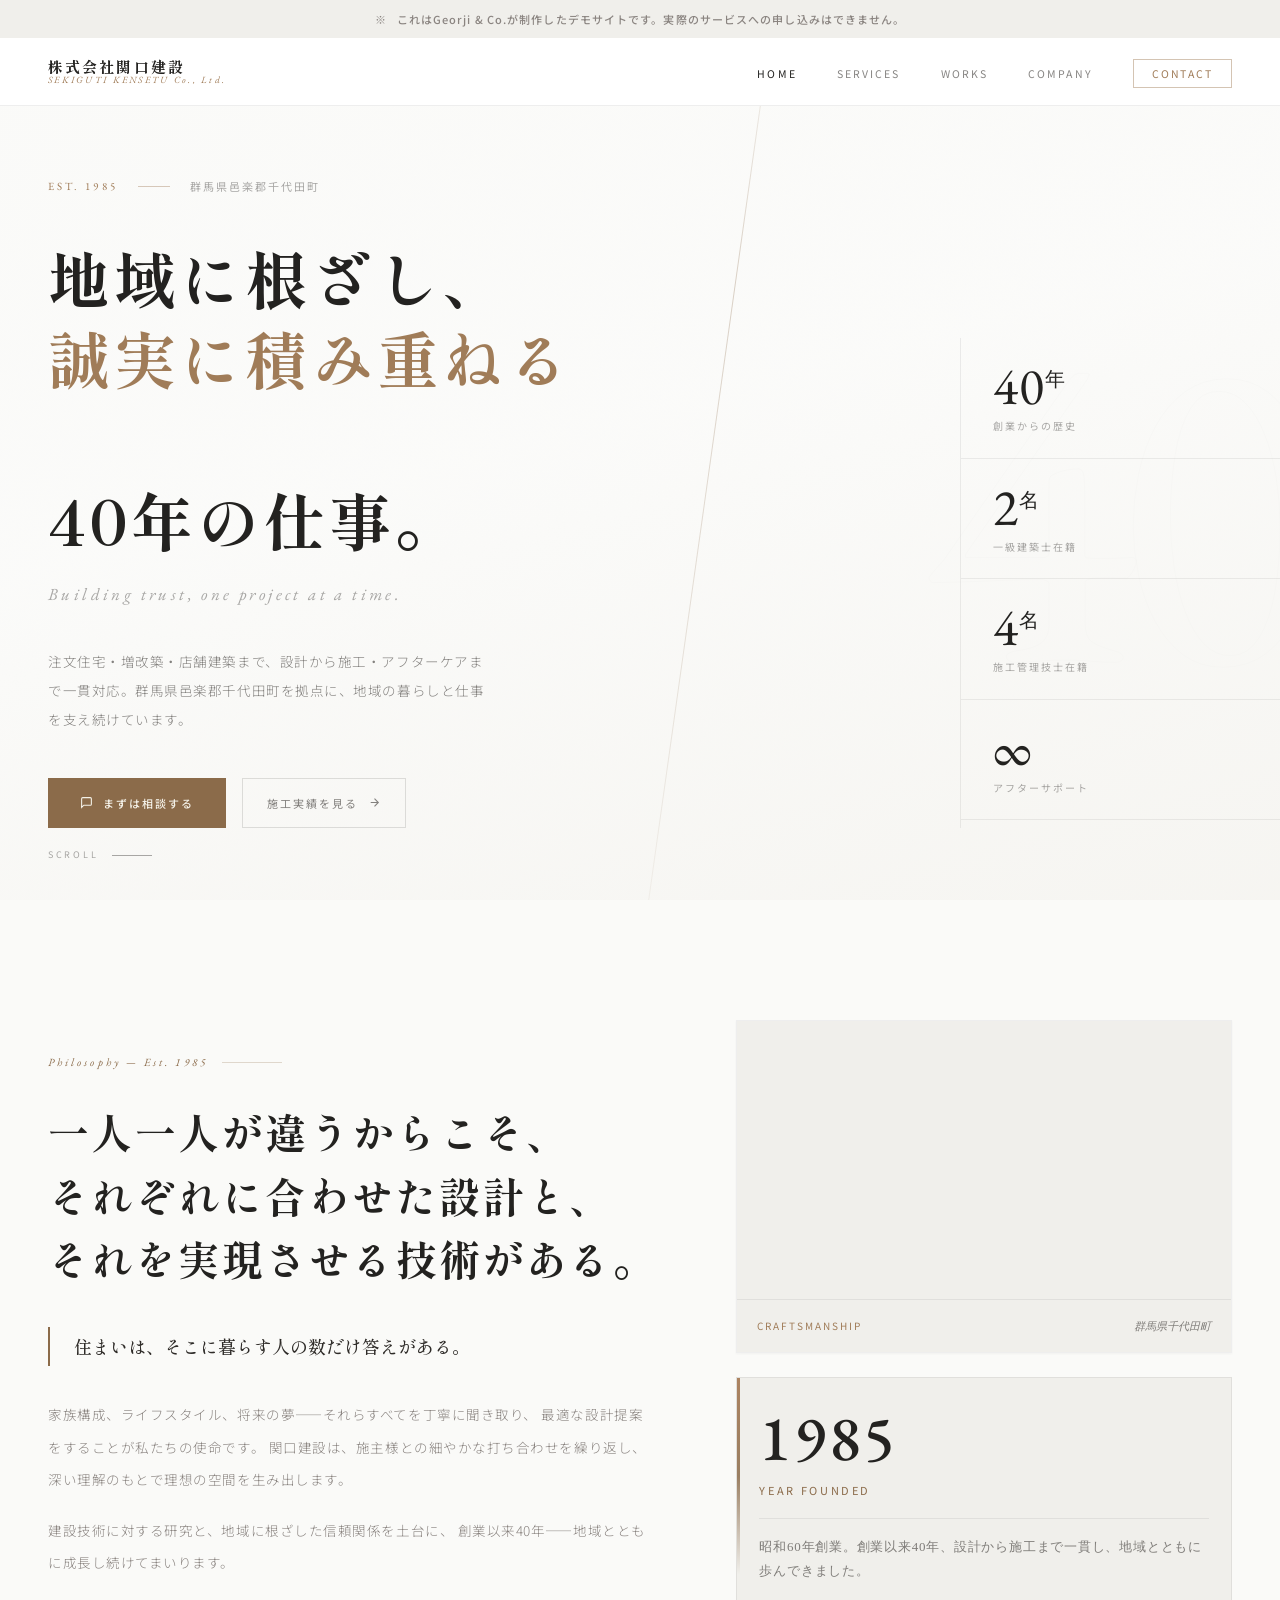
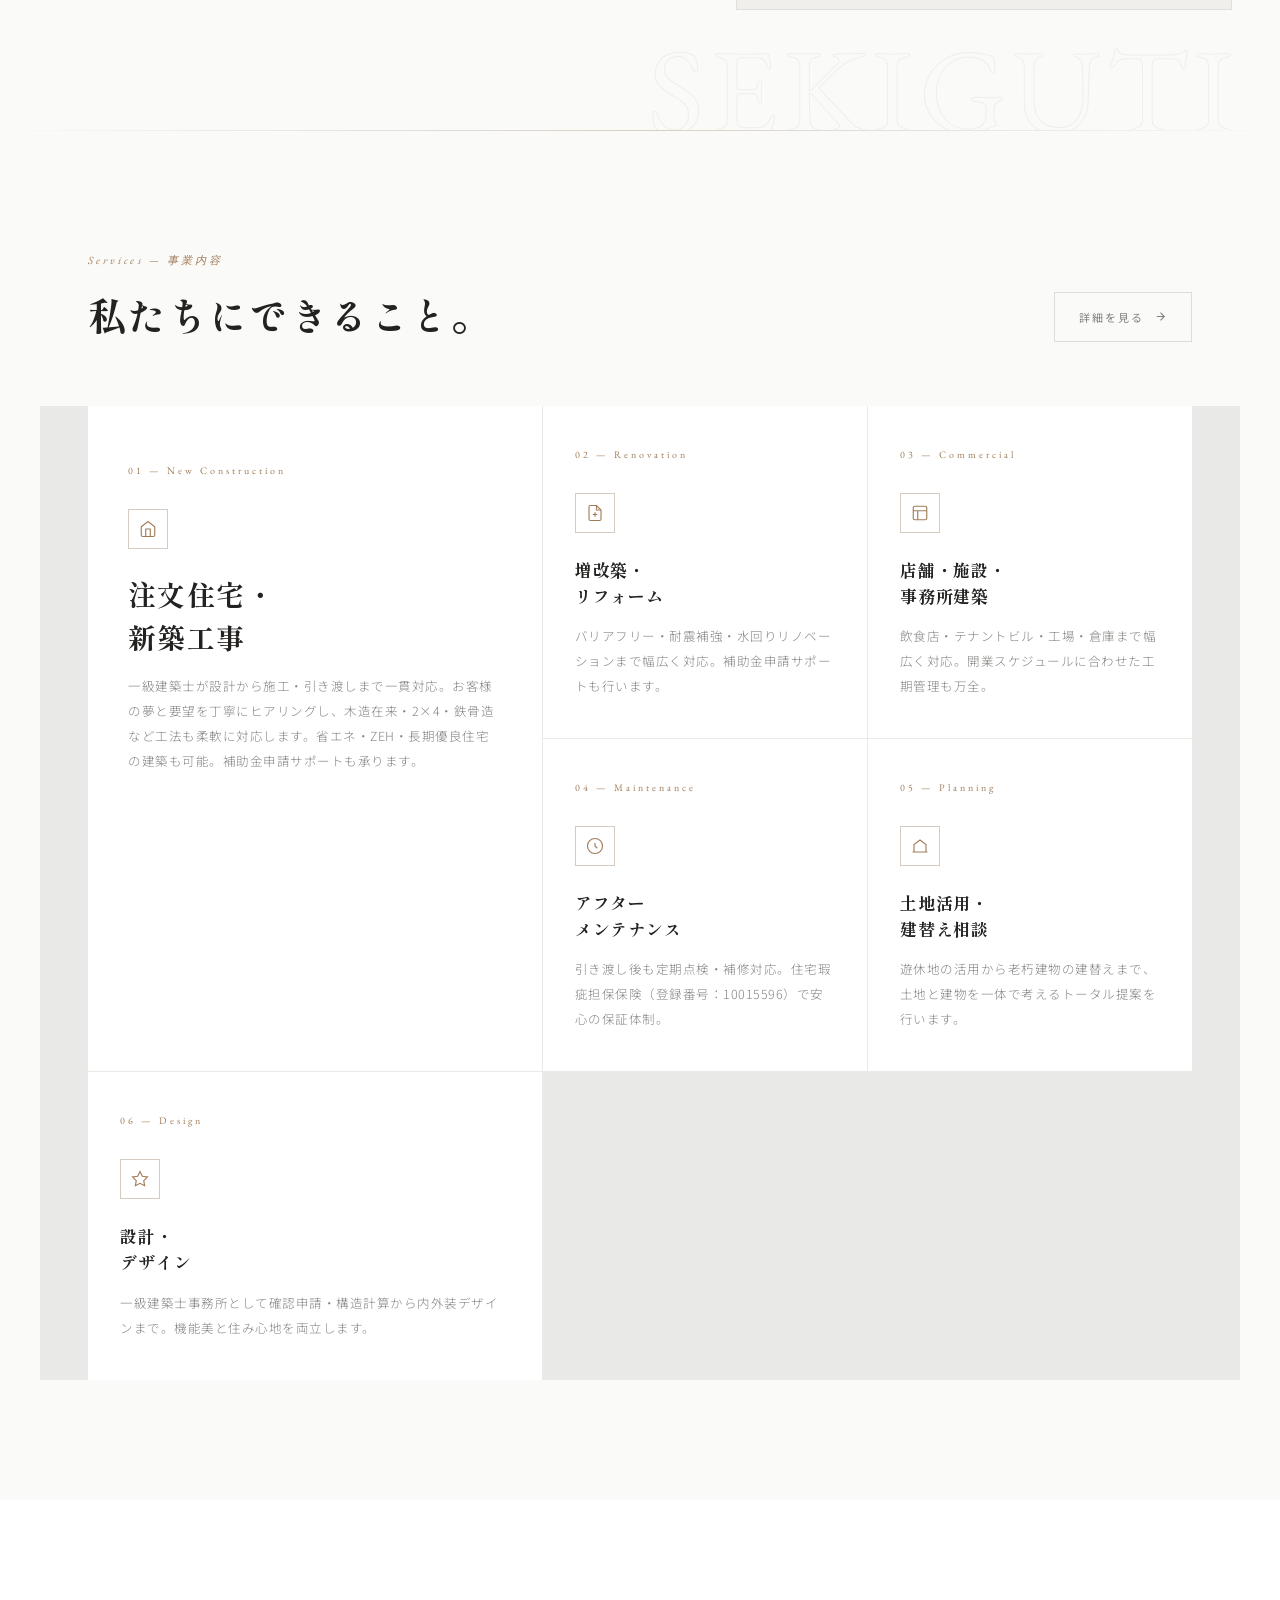
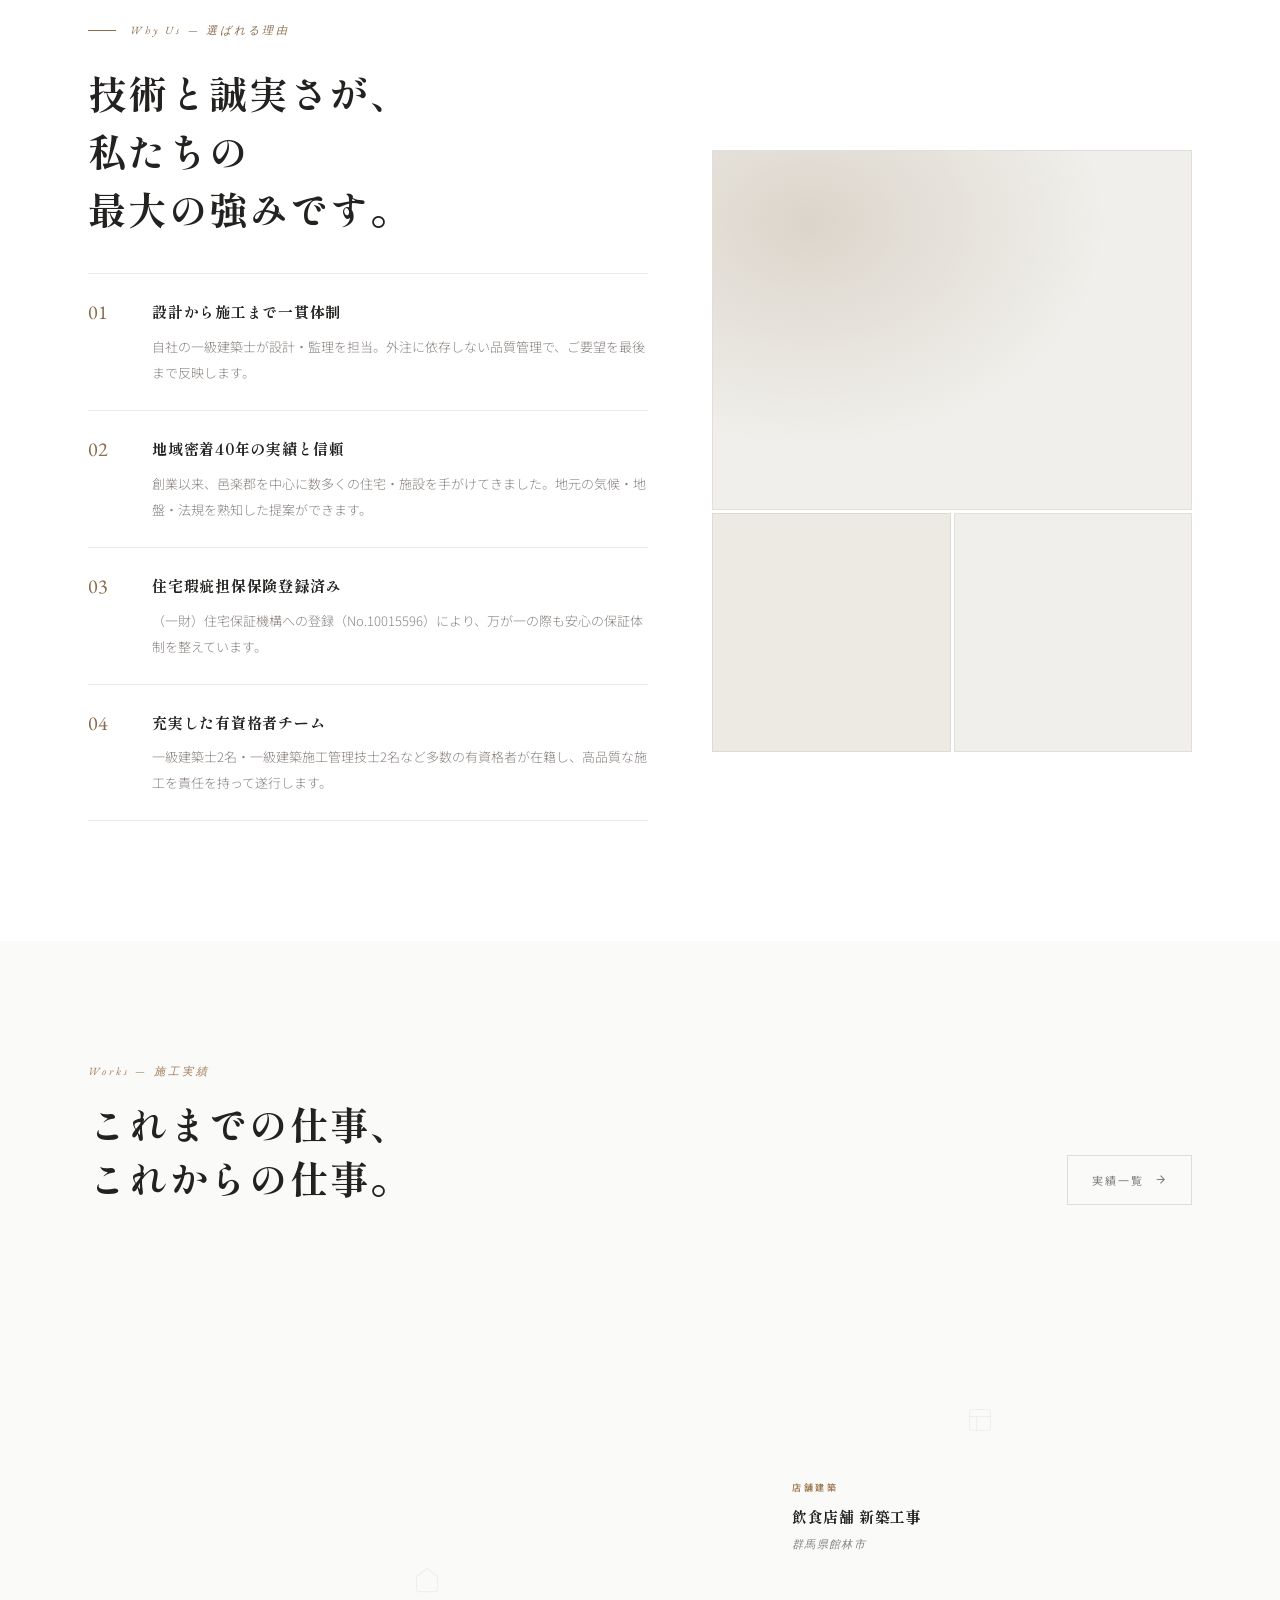
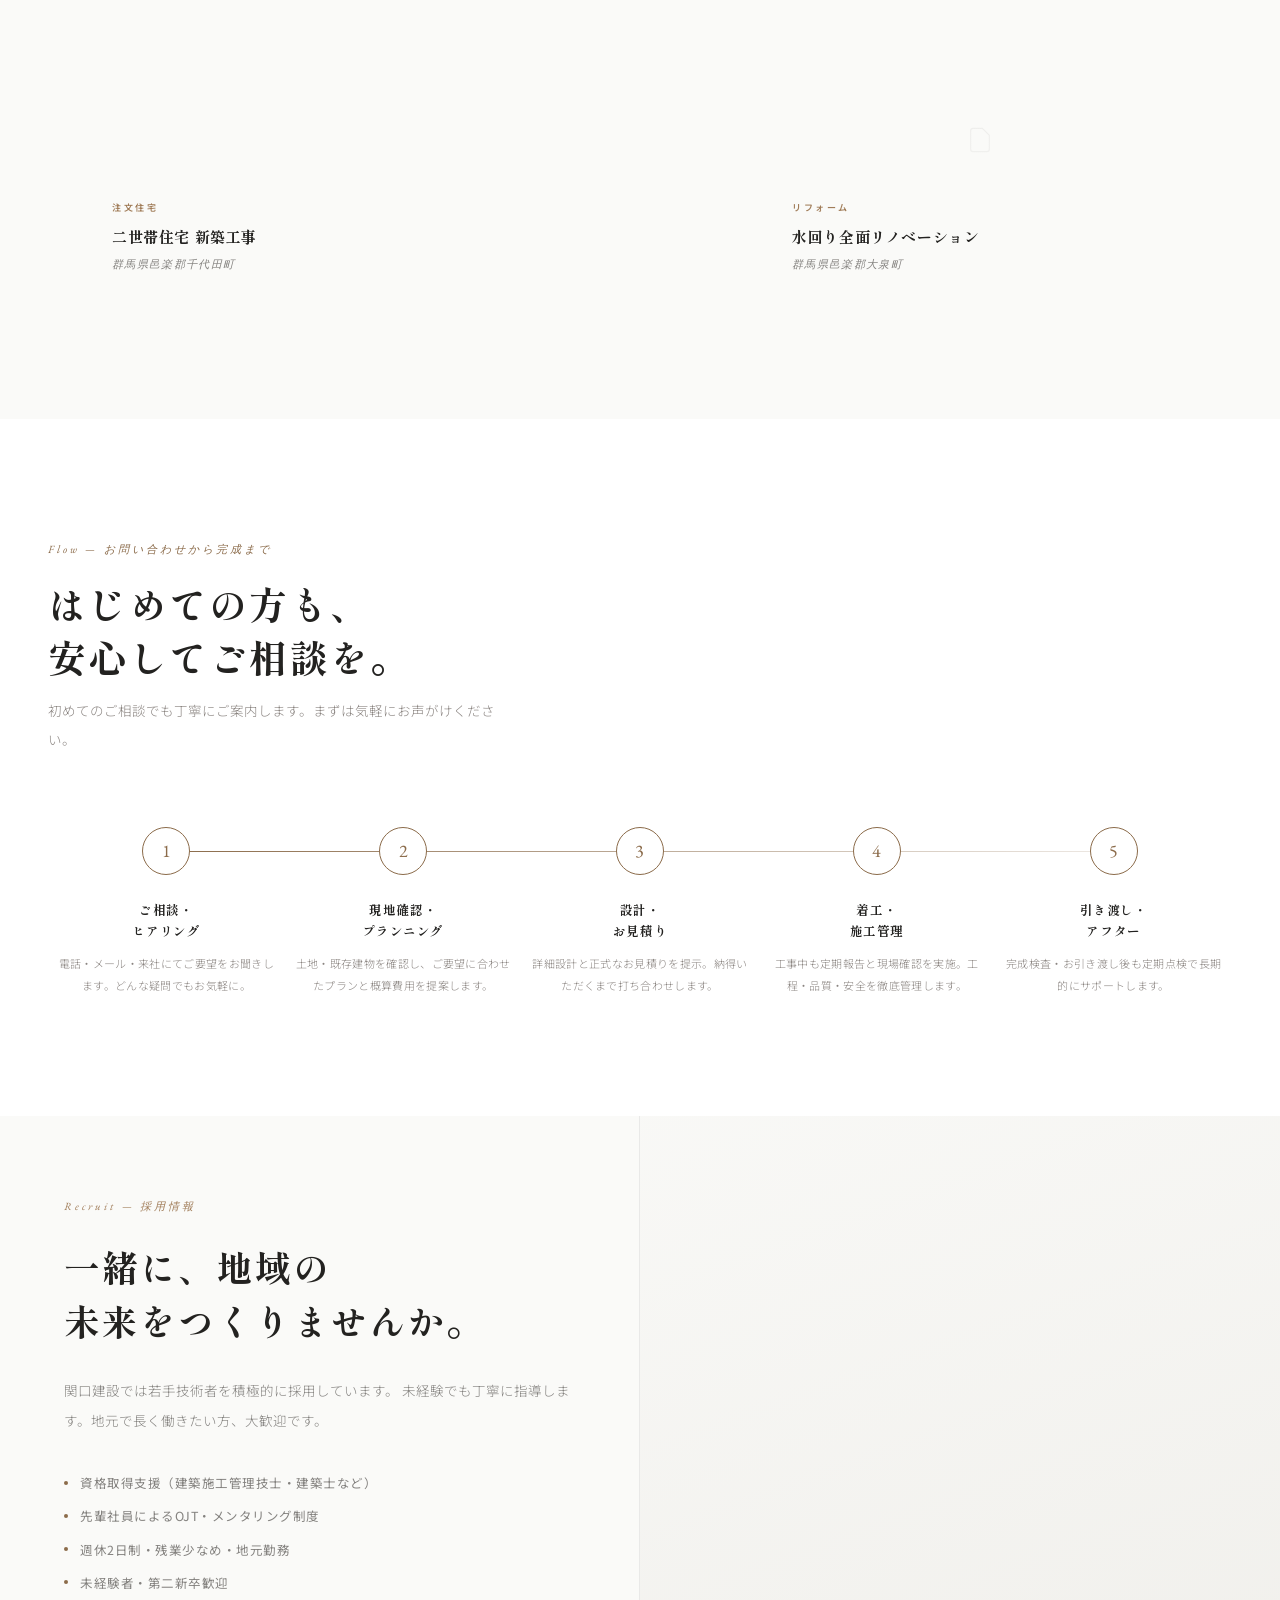
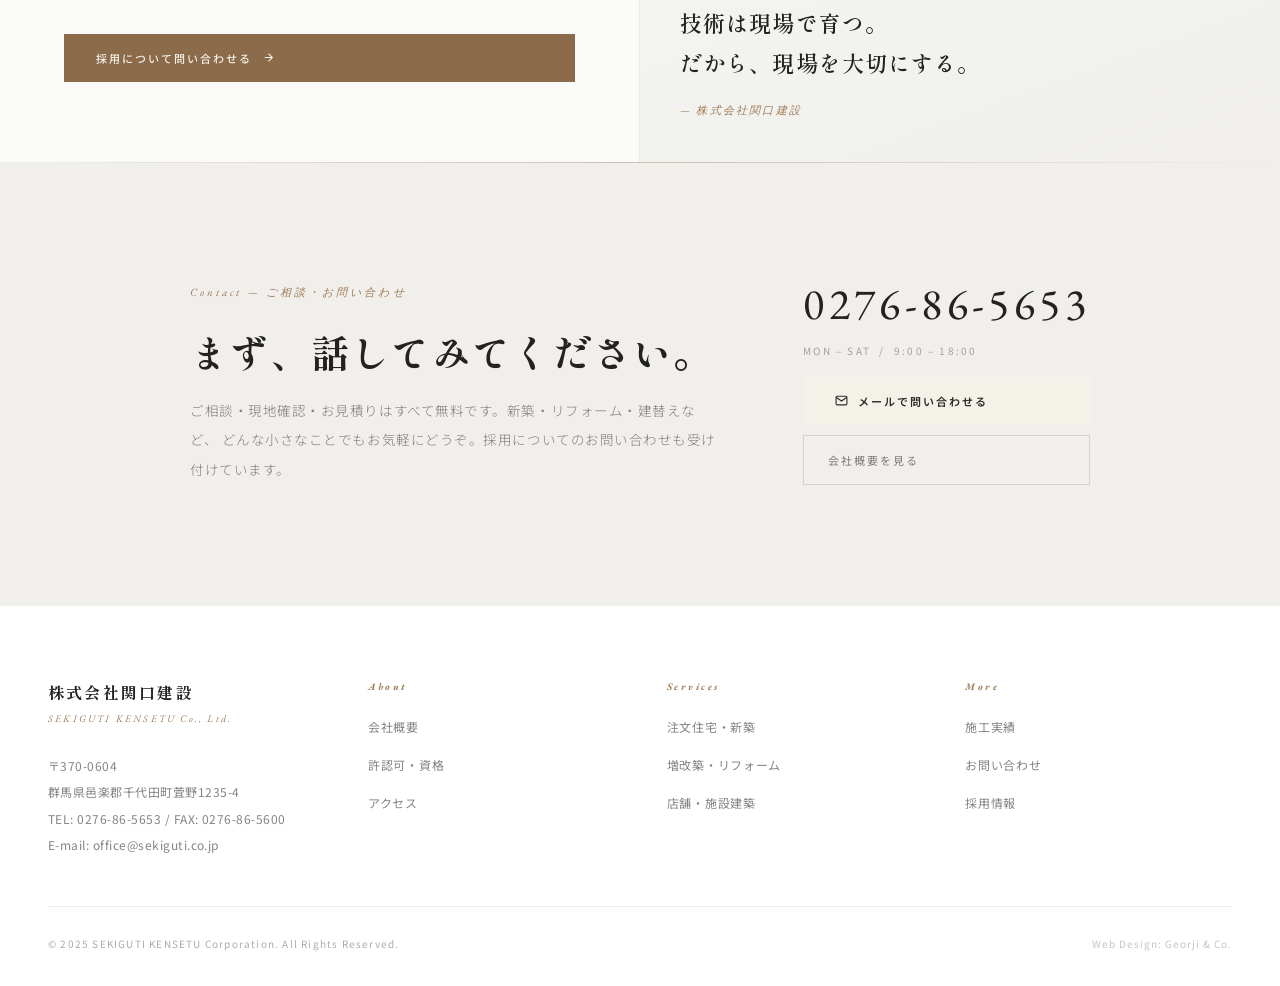
==== commit ae655f00: "Add files via upload" ====
--- a/index.html
+++ b/index.html
@@ -69,8 +69,7 @@
         <span class="hero-tagline">Building trust, one project at a time.</span>
 
         <p class="hero-desc">
-          注文住宅・増改築・店舗建築まで、設計から施工・アフターケアまで一貫対応。<br>
-          群馬県邑楽郡千代田町を拠点に、地域の暮らしと仕事を支え続けています。
+          注文住宅・増改築・店舗建築まで、設計から施工・アフターケアまで一貫対応。群馬県邑楽郡千代田町を拠点に、地域の暮らしと仕事を支え続けています。
         </p>
 
         <div class="hero-actions">
--- a/style.css
+++ b/style.css
@@ -381,13 +381,13 @@
 .hero-stat:hover::before { height: 60%; }
 .hero-stat-num {
   font-family: var(--ff-gara);
-  font-size: 34px;
+  font-size: 52px;
   font-weight: 400;
   color: var(--graphite);
   line-height: 1;
   letter-spacing: 0.02em;
 }
-.hero-stat-num sup { font-size: 0.45em; letter-spacing: 0.1em; }
+.hero-stat-num sup { font-size: 0.38em; letter-spacing: 0.1em; }
 .hero-stat-label {
   font-size: 10px;
   font-weight: 400;
